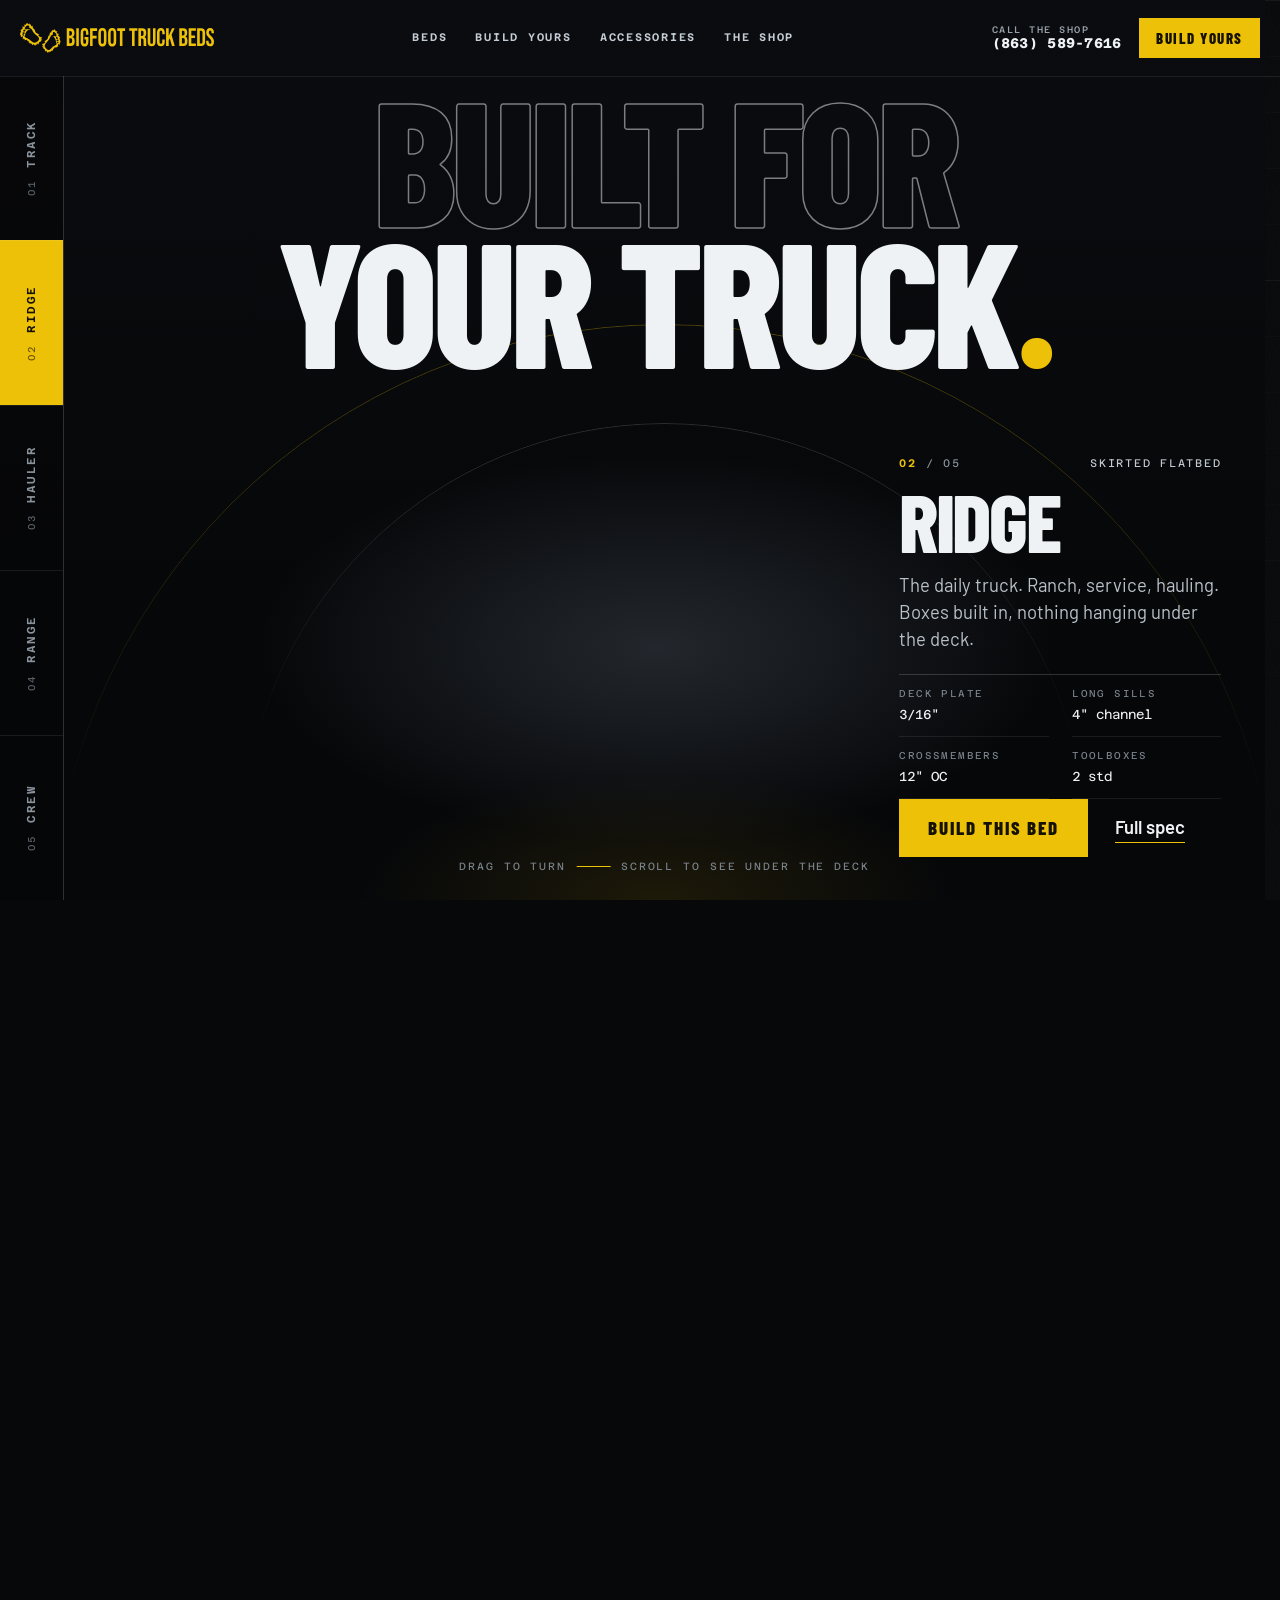
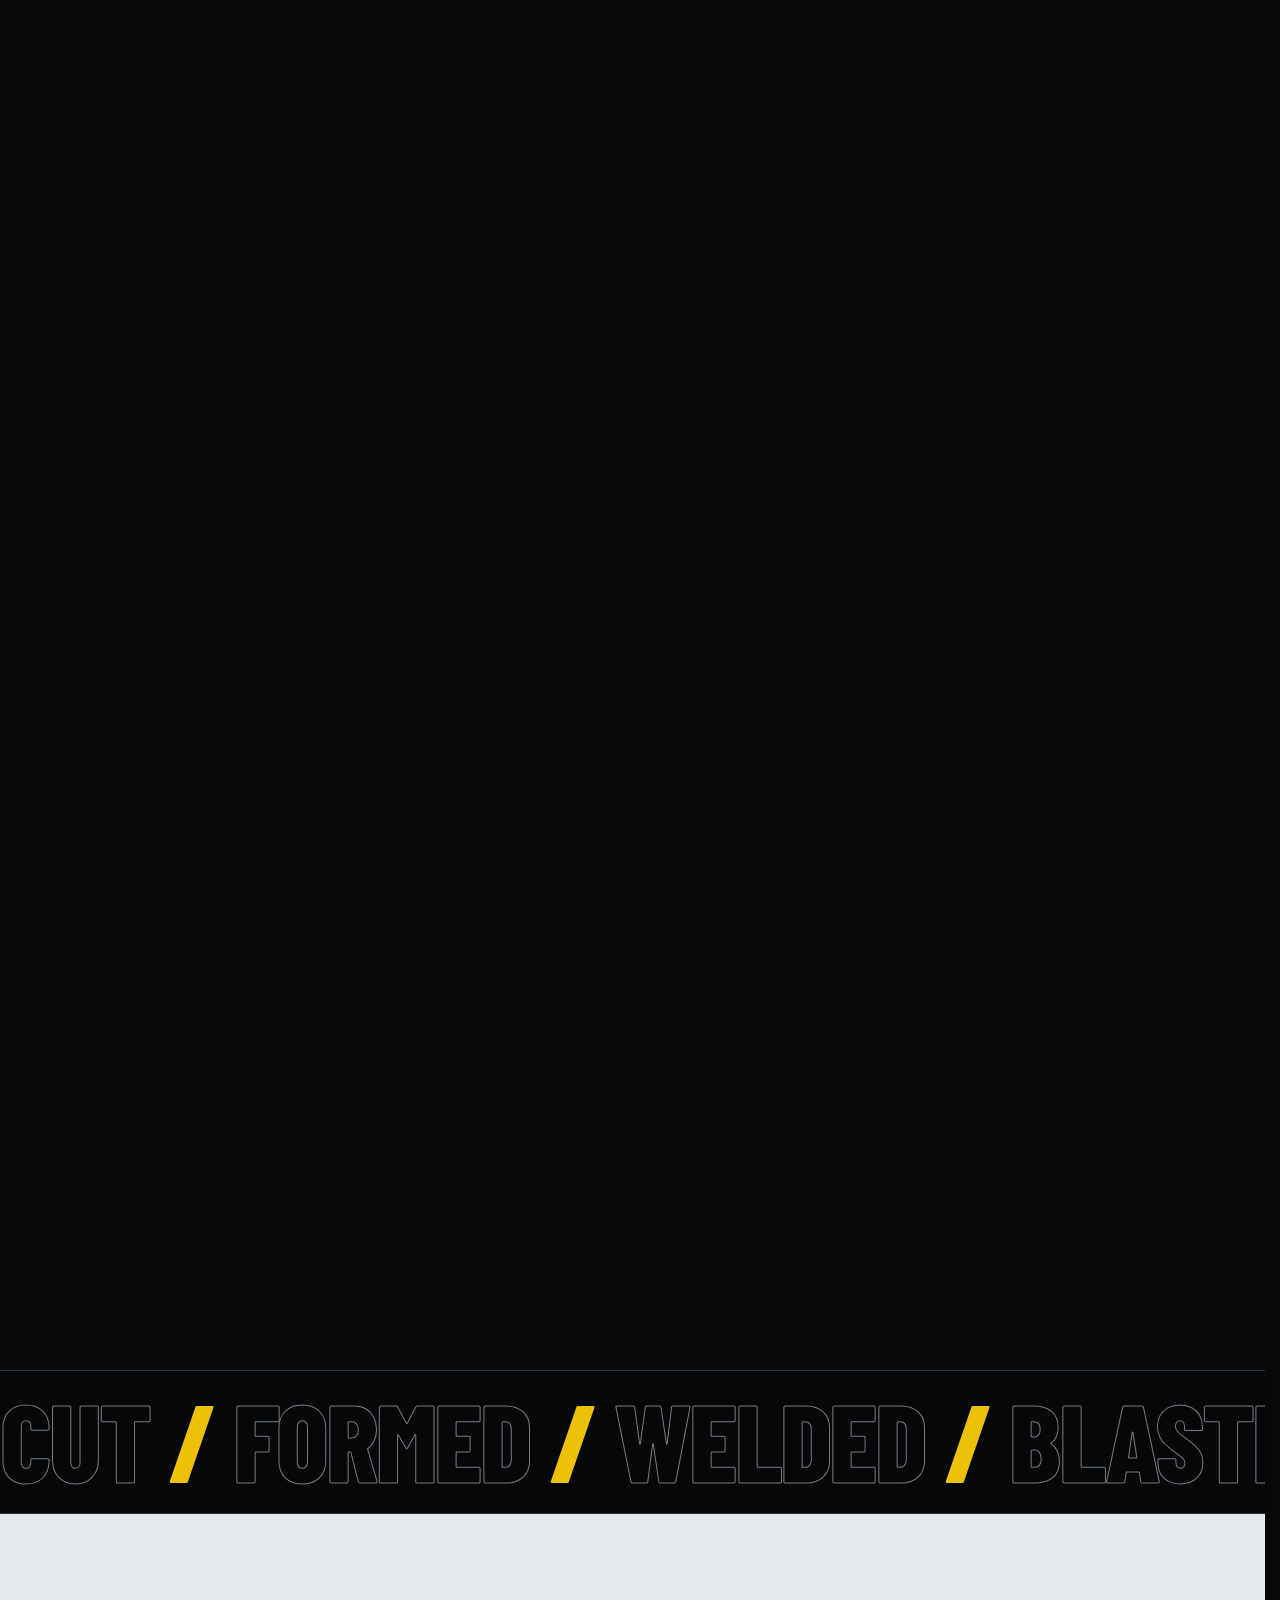
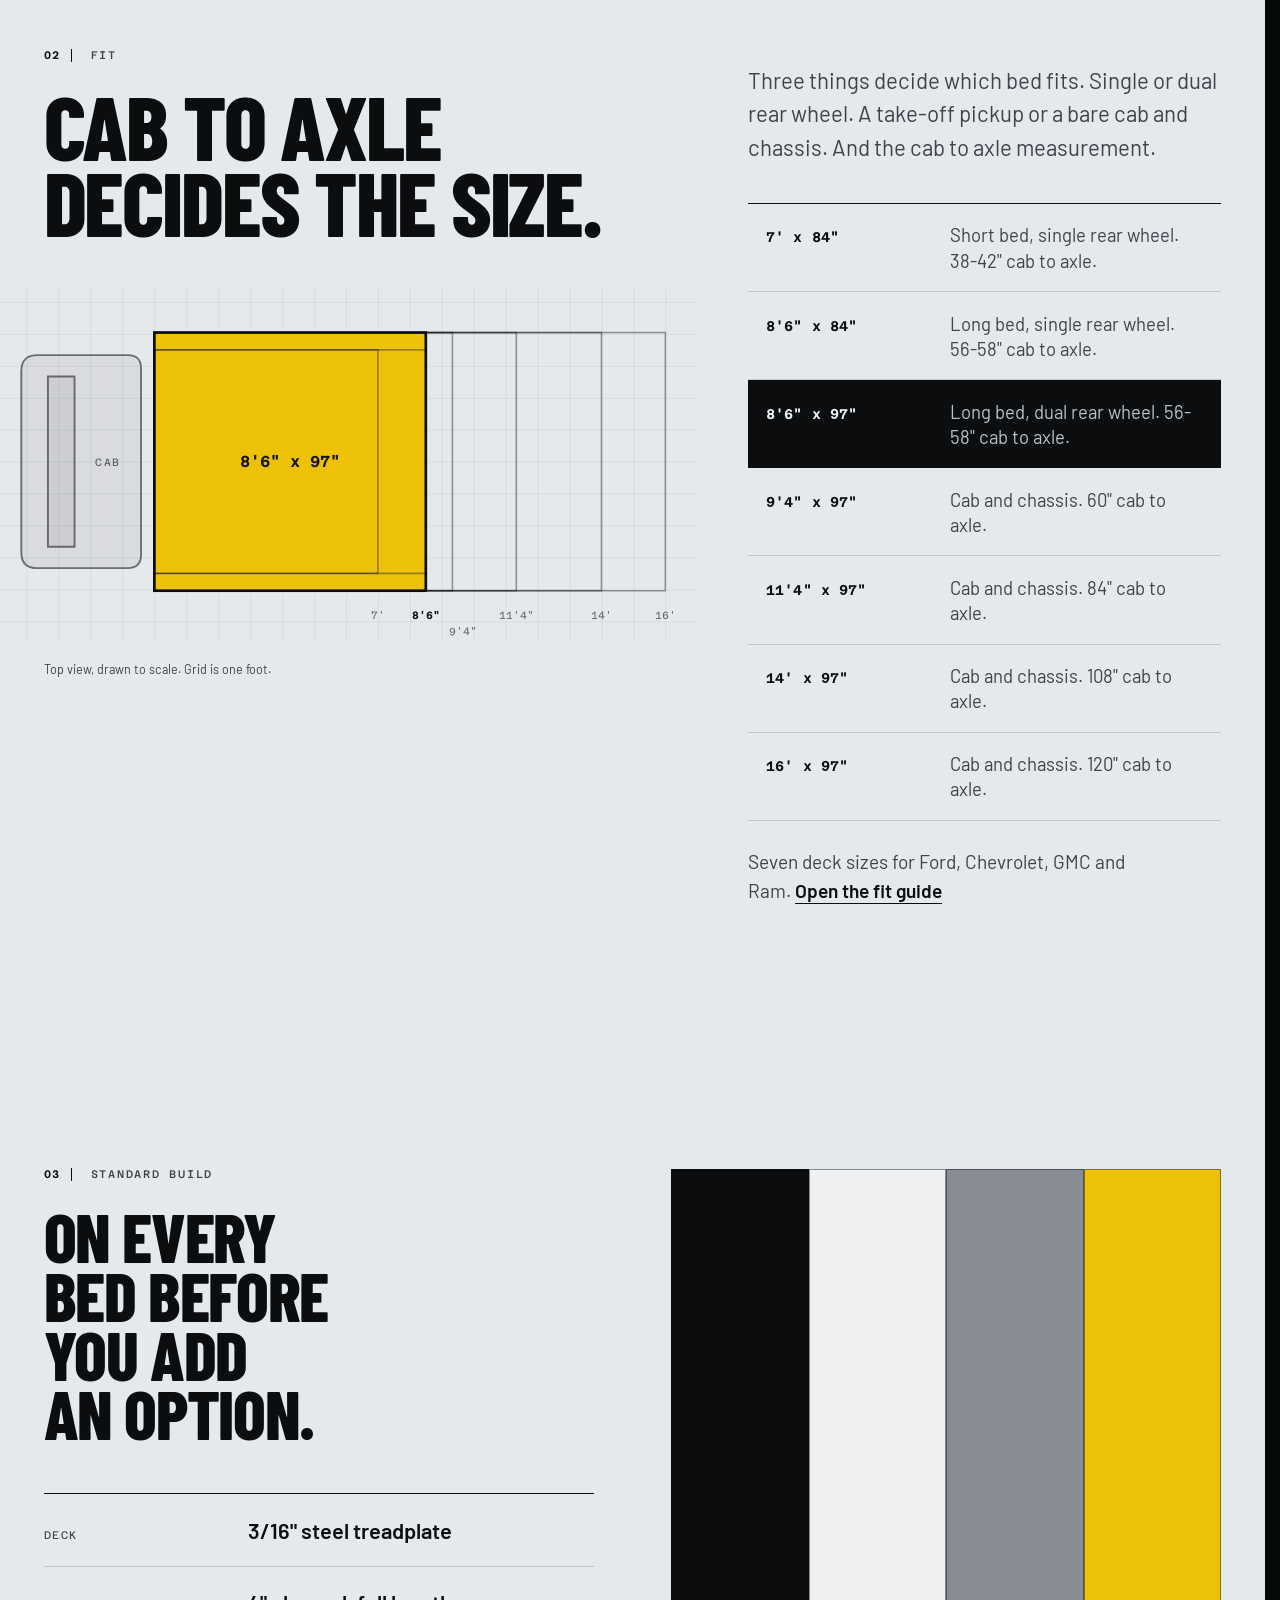
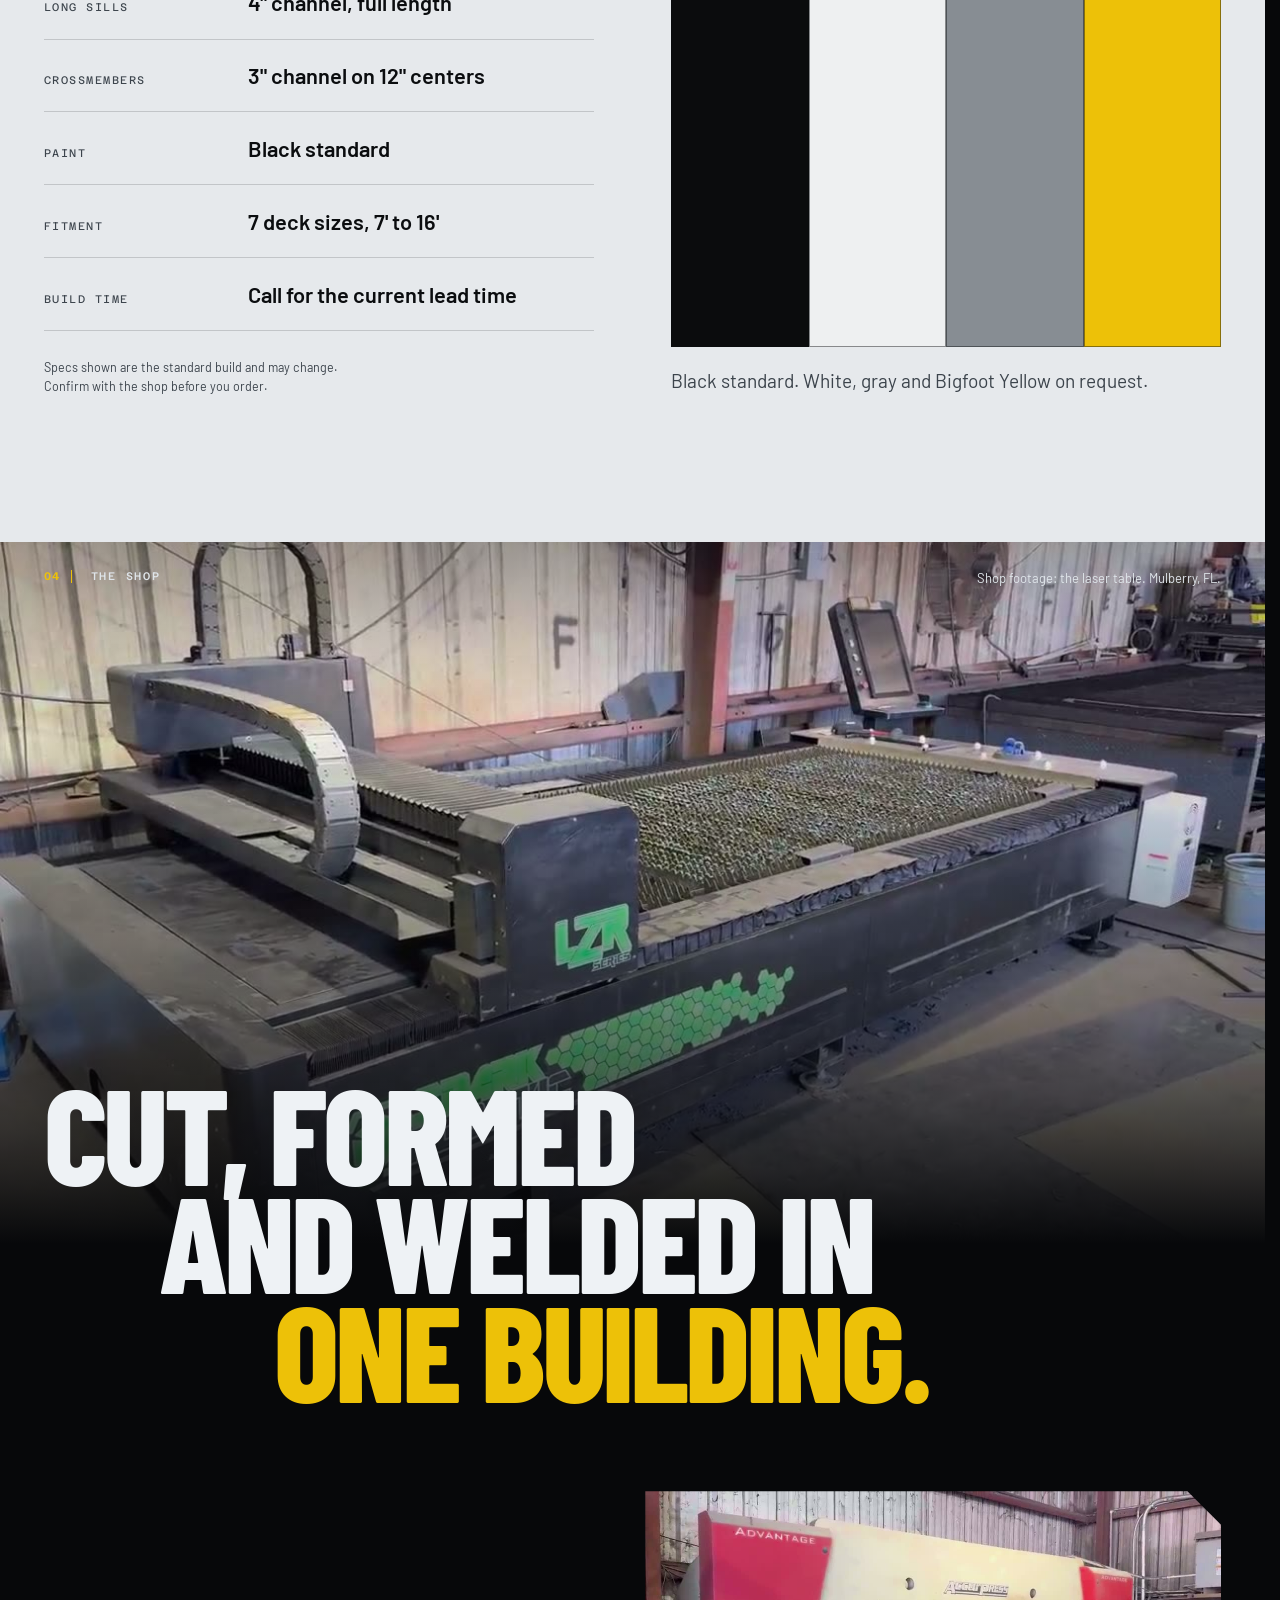
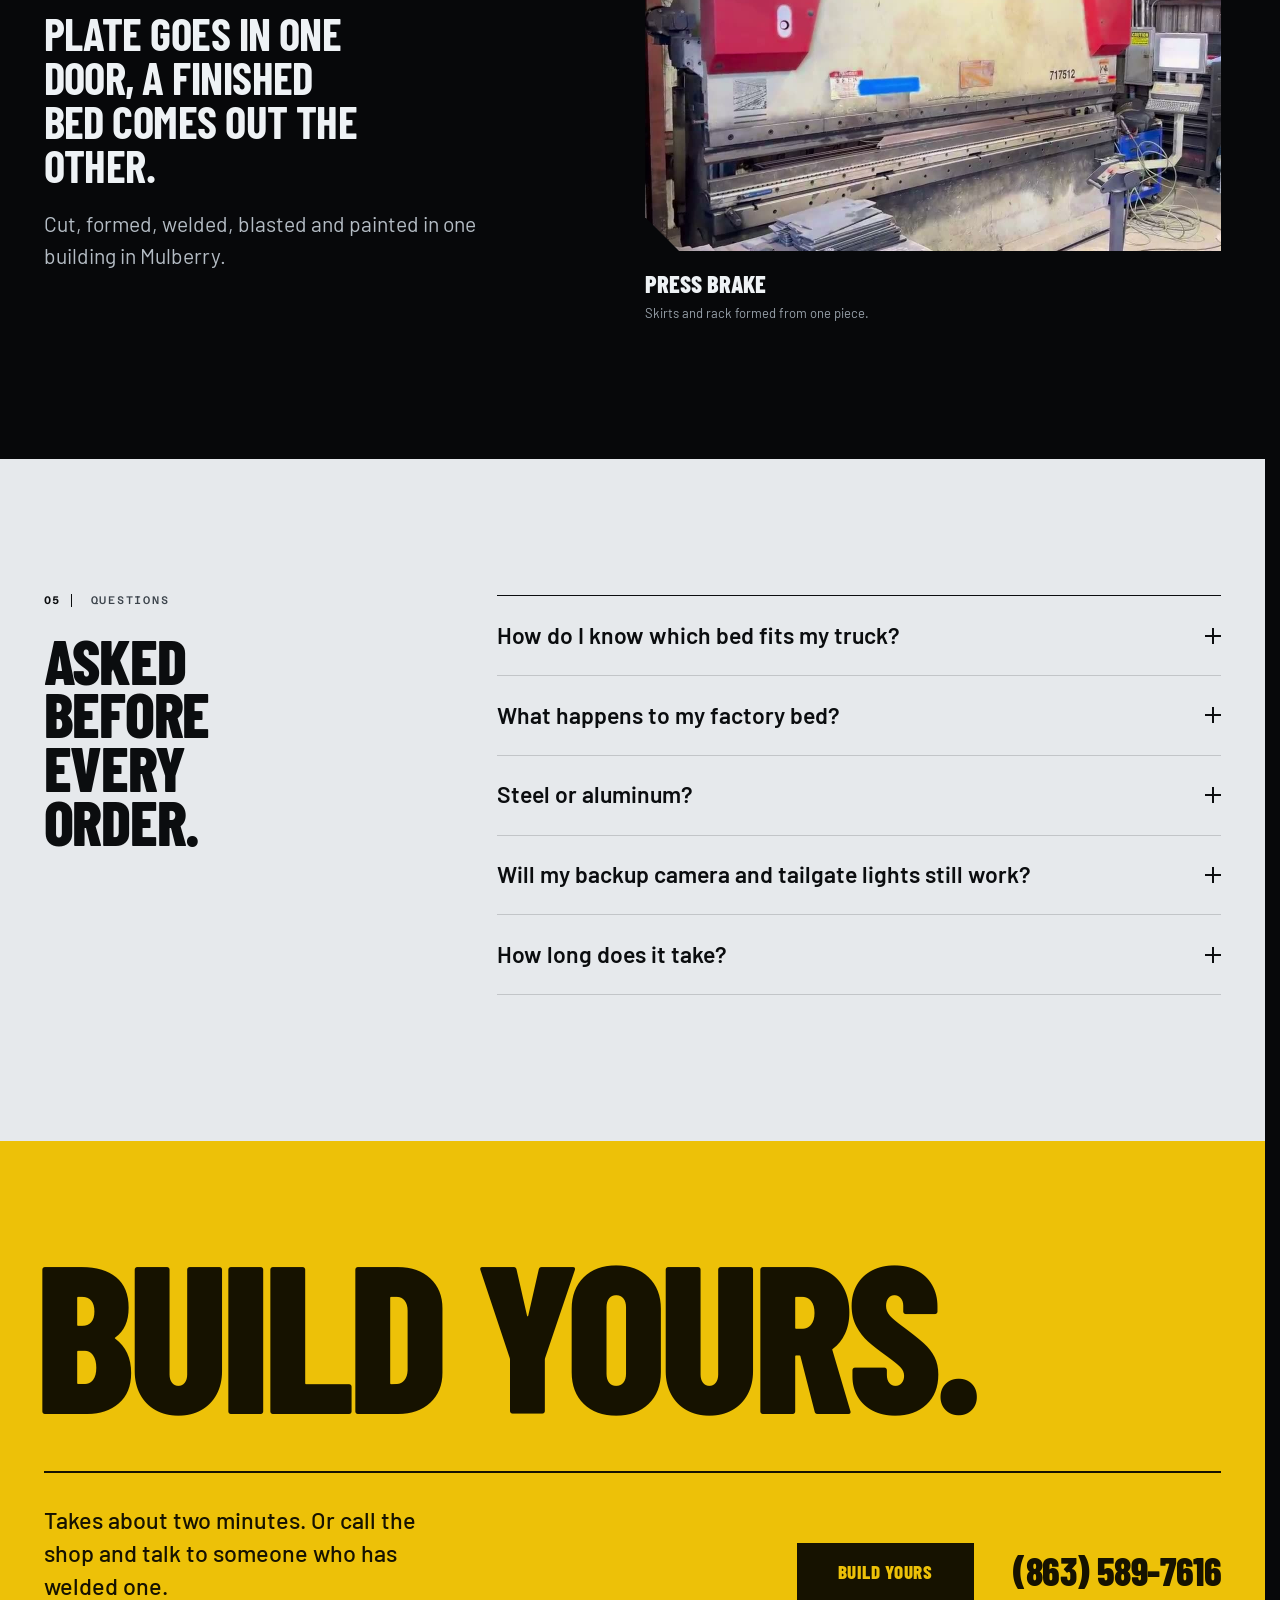
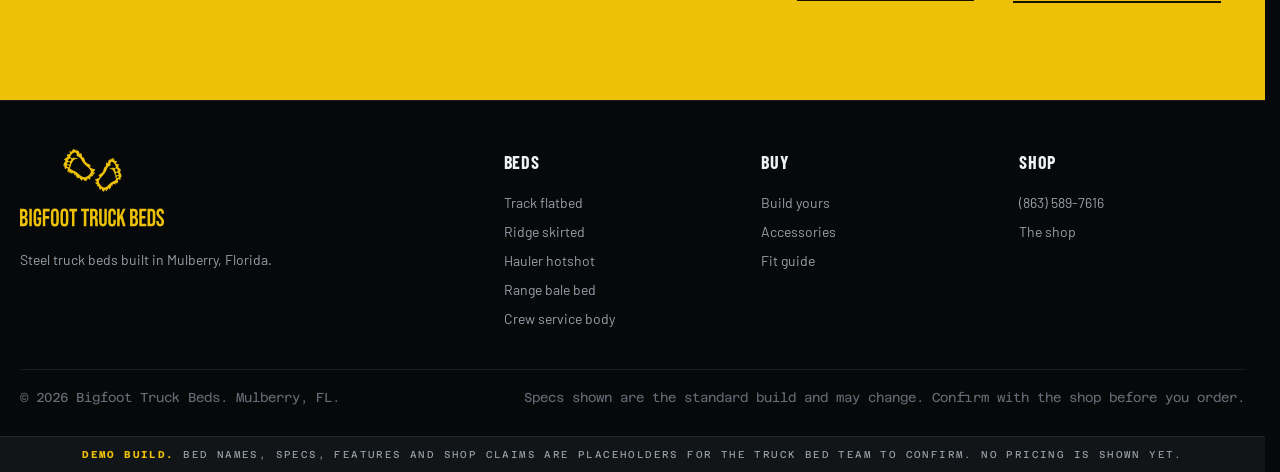
==== index.html @ 5576eb5d "Bigfoot Truck Beds site: first public deploy Co-Authored-By: Claude <noreply@anthropic.com>" ====
<!DOCTYPE html>
<html lang="en">
<head>
<meta charset="UTF-8" />
<meta name="viewport" content="width=device-width, initial-scale=1.0" />
<title>Bigfoot Truck Beds. Steel flatbeds built in Mulberry, Florida.</title>
<meta name="description" content="Steel flatbeds, skirted beds, hotshot beds, bale beds and service bodies for Ford, Chevy, GMC and Ram. Pick your truck and see the bed that fits. Built in Mulberry, Florida." />
<link rel="icon" type="image/svg+xml" href="assets/img/mark.svg" />
<link rel="preconnect" href="https://fonts.googleapis.com" />
<link rel="preconnect" href="https://fonts.gstatic.com" crossorigin />
<link href="https://fonts.googleapis.com/css2?family=Barlow+Condensed:wght@700;800&family=Barlow:wght@400;500;600;700&family=Azeret+Mono:wght@400;500;600&display=swap" rel="stylesheet" />
<link rel="stylesheet" href="assets/css/site.css" />
<link rel="stylesheet" href="assets/css/shop.css" />
<link rel="stylesheet" href="assets/v3/v3.css" />
<link rel="stylesheet" href="assets/v4/v4.css" />
<script>
/* Decide the hero layout before first paint so nothing jumps: pinned scroll story only with WebGL and motion allowed. */
(function () {
  var h = document.documentElement; h.classList.add('v3-js', 'v4-js');
  setTimeout(function () { h.classList.add('v4-ready'); }, 1800);
  try {
    var c = document.createElement('canvas'), gl = c.getContext('webgl2') || c.getContext('webgl');
    var still = window.matchMedia('(prefers-reduced-motion: reduce)').matches || localStorage.getItem('bf_motion') === '0';
    if (gl) { h.classList.add('v4-gl'); if (!still) h.classList.add('v4-live'); }
  } catch (e) {}
})();
</script>
<script type="importmap">{"imports":{"three":"./assets/vendor/three/three.module.js","three/addons/controls/OrbitControls.js":"./assets/vendor/three/OrbitControls.js","three/addons/environments/RoomEnvironment.js":"./assets/vendor/three/RoomEnvironment.js"}}</script>

<!-- Search basics: only facts that already appear on the site or in the setup plan.
     No street address, hours, prices, offers, reviews or warranty: none are known yet. -->
<script type="application/ld+json">
{
  "@context": "https://schema.org",
  "@graph": [
    {
      "@type": "Organization",
      "@id": "https://bigfoottruckbeds.com/#organization",
      "name": "Bigfoot Truck Beds",
      "url": "https://bigfoottruckbeds.com/",
      "logo": "https://bigfoottruckbeds.com/assets/img/logo.svg",
      "telephone": "+1-863-589-7616",
      "address": { "@type": "PostalAddress", "addressLocality": "Mulberry", "addressRegion": "FL", "addressCountry": "US" }
    },
    {
      "@type": "ItemList",
      "@id": "https://bigfoottruckbeds.com/#lineup",
      "name": "Bigfoot Truck Beds lineup",
      "numberOfItems": 5,
      "itemListElement": [
        { "@type": "ListItem", "position": 1, "item": { "@type": "Product", "name": "Track open flatbed", "category": "Open flatbed", "description": "The straight flatbed. Open sides, full stake pockets, rub rail all the way around. The bed you buy when you want the deck and your own boxes.", "url": "https://bigfoottruckbeds.com/bed.html?s=track", "image": "https://bigfoottruckbeds.com/assets/img/beds/track.webp", "material": "Steel", "brand": { "@type": "Brand", "name": "Bigfoot Truck Beds" }, "manufacturer": { "@id": "https://bigfoottruckbeds.com/#organization" } } },
        { "@type": "ListItem", "position": 2, "item": { "@type": "Product", "name": "Ridge skirted flatbed", "category": "Skirted flatbed", "description": "Skirted sides with built-in toolboxes behind the cab and over the wheels. The bed most people picture when they say truck bed.", "url": "https://bigfoottruckbeds.com/bed.html?s=ridge", "image": "https://bigfoottruckbeds.com/assets/img/beds/ridge.webp", "material": "Steel", "brand": { "@type": "Brand", "name": "Bigfoot Truck Beds" }, "manufacturer": { "@id": "https://bigfoottruckbeds.com/#organization" } } },
        { "@type": "ListItem", "position": 3, "item": { "@type": "Product", "name": "Hauler hotshot bed", "category": "Hotshot bed", "description": "The bed that earns its keep behind a gooseneck. Heavy ball plate over the axle, rated receiver, boxes where the chains live, and a low deck so the neck clears.", "url": "https://bigfoottruckbeds.com/bed.html?s=hauler", "image": "https://bigfoottruckbeds.com/assets/img/beds/hauler.webp", "material": "Steel", "brand": { "@type": "Brand", "name": "Bigfoot Truck Beds" }, "manufacturer": { "@id": "https://bigfoottruckbeds.com/#organization" } } },
        { "@type": "ListItem", "position": 4, "item": { "@type": "Product", "name": "Range bale bed", "category": "Bale / arm bed", "description": "A flatbed with hydraulic arms and spikes on the back. Load and unroll round bales without leaving the seat. Runs as a plain flatbed when the arms are up.", "url": "https://bigfoottruckbeds.com/bed.html?s=range", "image": "https://bigfoottruckbeds.com/assets/img/beds/range.webp", "material": "Steel", "brand": { "@type": "Brand", "name": "Bigfoot Truck Beds" }, "manufacturer": { "@id": "https://bigfoottruckbeds.com/#organization" } } },
        { "@type": "ListItem", "position": 5, "item": { "@type": "Product", "name": "Crew service body", "category": "Service body", "description": "Full-height side compartments both sides, open center deck, headache rack ready for a ladder rack. The field-service truck.", "url": "https://bigfoottruckbeds.com/bed.html?s=crew", "image": "https://bigfoottruckbeds.com/assets/img/beds/crew.webp", "material": "Steel", "brand": { "@type": "Brand", "name": "Bigfoot Truck Beds" }, "manufacturer": { "@id": "https://bigfoottruckbeds.com/#organization" } } }
      ]
    }
  ]
}
</script>
</head>
<body id="top" class="v3 v4">
<header class="site-header">
  <div class="container inner">
    <a class="brand" href="#top" aria-label="Bigfoot Truck Beds home"><img class="emblem" src="assets/img/logo.svg" alt="Bigfoot Truck Beds" /></a>
    <nav class="nav" aria-label="Main">
      <a href="beds.html">Beds</a>
      <a href="build.html">Build Yours</a>
      <a href="accessories.html">Accessories</a>
      <a href="#shop">The Shop</a>
    </nav>
    <div class="header-actions">
      <a class="header-phone" href="tel:8635897616"><small>Call the shop</small>(863) 589-7616</a>
      <a class="btn btn-primary btn-sm" href="build.html">Build Yours</a>
      <button class="mobile-toggle" aria-label="Menu" aria-expanded="false"><span></span></button>
    </div>
  </div>
</header>
<nav class="mobile-nav" aria-label="Mobile">
  <a href="beds.html">Beds</a><a href="build.html">Build Yours</a><a href="accessories.html">Accessories</a><a href="#shop">The Shop</a><a href="tel:8635897616">(863) 589-7616</a>
</nav>

<main>

<!-- ============ STORY: the bed in the centre, five beds on the rail, x-ray on scroll ============ -->
<section class="v4-story" aria-label="The beds">
  <div class="v4-pin">
    <div class="v4-stage">
      <div class="v4-arc" aria-hidden="true"><i></i><i></i></div>
      <h1 class="v4-h1"><span class="a">Built for</span> <span class="b">your truck<i>.</i></span></h1>
      <div class="v4-canvas" id="v4-canvas"><img class="v4-fallback" id="v4-fallback" src="assets/img/beds/ridge.webp" alt="Line drawing of the Ridge skirted flatbed, 8 foot 6 by 97 inches" /></div>
      <svg class="v4-dims" aria-hidden="true"></svg>

      <div class="v4-rail" role="tablist" aria-label="Bed series" aria-orientation="vertical">
        <button role="tab" data-slug="track" aria-selected="false" tabindex="-1"><i>01</i><b>Track</b></button>
        <button role="tab" data-slug="ridge" aria-selected="true"><i>02</i><b>Ridge</b></button>
        <button role="tab" data-slug="hauler" aria-selected="false" tabindex="-1"><i>03</i><b>Hauler</b></button>
        <button role="tab" data-slug="range" aria-selected="false" tabindex="-1"><i>04</i><b>Range</b></button>
        <button role="tab" data-slug="crew" aria-selected="false" tabindex="-1"><i>05</i><b>Crew</b></button>
      </div>

      <aside class="v4-card" aria-live="polite">
        <p class="v4-badge"><b id="v4-n">02</b><span>/ 05</span><span id="v4-kicker">Skirted flatbed</span></p>
        <h2 class="v4-name" id="v4-name">Ridge</h2>
        <p class="v4-for" id="v4-for">The daily truck. Ranch, service, hauling. Boxes built in, nothing hanging under the deck.</p>
        <dl class="v4-specs" id="v4-specs">
          <div><dt>Deck plate</dt><dd>3/16"</dd></div>
          <div><dt>Long sills</dt><dd>4" channel</dd></div>
          <div><dt>Crossmembers</dt><dd>12" OC</dd></div>
          <div><dt>Toolboxes</dt><dd>2 std</dd></div>
        </dl>
        <div class="v4-acts">
          <a class="btn btn-primary btn-lg" id="v4-build" href="build.html#s=ridge">Build this bed</a>
          <a class="v4-more" id="v4-more" href="bed.html?s=ridge">Full spec</a>
        </div>
      </aside>

      <p class="v4-hint" aria-hidden="true"><span>Drag to turn</span><i></i><span>Scroll to see under the deck</span></p>
    </div>
    <ol class="v4-beats">
      <li><span class="v4-beat-n">01</span><h2>What is under the deck.</h2><p>4" channel long sills run full length over your frame. 3" channel crossmembers on 12" centers, so the deck does not oil-can under a skid steer.</p></li>
      <li><span class="v4-beat-n">02</span><h2>Then it has to fit.</h2><p>Cab to axle decides the size. Run a tape from the back of the cab to the center of the rear axle hub. <a href="#fit">Find your size</a></p></li>
    </ol>
  </div>
</section>

<!-- ============ MARQUEE ============ -->
<div class="v4-marquee" aria-hidden="true">
  <div class="v4-marquee-track">
    <span>Cut <i>/</i> Formed <i>/</i> Welded <i>/</i> Blasted <i>/</i> Painted <i>/</i> Mulberry, Florida <i>/</i> </span>
    <span>Cut <i>/</i> Formed <i>/</i> Welded <i>/</i> Blasted <i>/</i> Painted <i>/</i> Mulberry, Florida <i>/</i> </span>
  </div>
</div>

<!-- ============ FIT: light ground, true-scale plan drawing ============ -->
<section class="v3-fit v3-light" id="fit">
  <div class="v3-fit-grid">
    <div class="v3-fit-left">
      <h2 class="v3-fit-h"><span class="v4-idx"><b>02</b> Fit</span>Cab to axle<br />decides the size.</h2>
      <figure class="v3-plan">
        <svg viewBox="-58 -66 262 134" role="img" aria-label="Top view drawing of the seven deck sizes, drawn to scale behind a truck cab">
          <defs><pattern id="v3-ft" width="12" height="12" patternUnits="userSpaceOnUse"><path d="M12 0H0V12" fill="none" stroke="currentColor" stroke-opacity=".13" stroke-width=".35" /></pattern></defs>
          <rect x="-58" y="-66" width="262" height="134" fill="url(#v3-ft)" />
          <path class="cab" d="M-50 -34 Q-50 -40 -44 -40 H-10 Q-5 -40 -5 -35 V35 Q-5 40 -10 40 H-44 Q-50 40 -50 34 Z" />
          <path class="cab" d="M-40 -32 H-30 V32 H-40 Z" />
          <text class="cabt" x="-17.5" y="1.6" text-anchor="middle">CAB</text>
          <g class="v3-plan-sizes">
            <rect data-i="6" x="0" y="-48.5" width="192" height="97" />
            <rect data-i="5" x="0" y="-48.5" width="168" height="97" />
            <rect data-i="4" x="0" y="-48.5" width="136" height="97" />
            <rect data-i="3" x="0" y="-48.5" width="112" height="97" />
            <rect data-i="2" x="0" y="-48.5" width="102" height="97" class="on" />
            <rect data-i="1" x="0" y="-42" width="102" height="84" />
            <rect data-i="0" x="0" y="-42" width="84" height="84" />
          </g>
          <text class="v3-plan-active" x="51" y="2" text-anchor="middle">8'6" x 97"</text>
          <g class="v3-plan-ticks">
            <text x="84" y="59" text-anchor="middle">7'</text>
            <text x="102" y="59" text-anchor="middle">8'6"</text>
            <text x="116" y="65" text-anchor="middle">9'4"</text>
            <text x="136" y="59" text-anchor="middle">11'4"</text>
            <text x="168" y="59" text-anchor="middle">14'</text>
            <text x="192" y="59" text-anchor="middle">16'</text>
          </g>
        </svg>
        <figcaption>Top view, drawn to scale. Grid is one foot.</figcaption>
      </figure>
    </div>
    <div class="v3-fit-right">
      <p class="v3-fit-lead">Three things decide which bed fits. Single or dual rear wheel. A take-off pickup or a bare cab and chassis. And the cab to axle measurement.</p>
      <div class="v3-fit-rows" role="group" aria-label="Deck sizes">
        <button type="button" data-i="0" data-label="7' x 84&quot;" data-len="84"><b>7' x 84"</b><span>Short bed, single rear wheel. 38-42" cab to axle.</span></button>
        <button type="button" data-i="1" data-label="8'6&quot; x 84&quot;" data-len="102"><b>8'6" x 84"</b><span>Long bed, single rear wheel. 56-58" cab to axle.</span></button>
        <button type="button" data-i="2" data-label="8'6&quot; x 97&quot;" data-len="102" class="on" aria-pressed="true"><b>8'6" x 97"</b><span>Long bed, dual rear wheel. 56-58" cab to axle.</span></button>
        <button type="button" data-i="3" data-label="9'4&quot; x 97&quot;" data-len="112"><b>9'4" x 97"</b><span>Cab and chassis. 60" cab to axle.</span></button>
        <button type="button" data-i="4" data-label="11'4&quot; x 97&quot;" data-len="136"><b>11'4" x 97"</b><span>Cab and chassis. 84" cab to axle.</span></button>
        <button type="button" data-i="5" data-label="14' x 97&quot;" data-len="168"><b>14' x 97"</b><span>Cab and chassis. 108" cab to axle.</span></button>
        <button type="button" data-i="6" data-label="16' x 97&quot;" data-len="192"><b>16' x 97"</b><span>Cab and chassis. 120" cab to axle.</span></button>
      </div>
      <p class="v3-fit-foot">Seven deck sizes for Ford, Chevrolet, GMC and Ram. <a href="beds.html">Open the fit guide</a></p>
    </div>
  </div>
</section>

<!-- ============ STANDARD BUILD: light ground, spec sheet + paint ============ -->
<section class="v3-std v3-light" id="standard">
  <div class="v3-std-grid">
    <div class="v3-std-sheet">
      <h2 class="v3-std-h"><span class="v4-idx"><b>03</b> Standard build</span>On every bed before you add an option.</h2>
      <dl class="v3-sheet">
        <div><dt>Deck</dt><dd>3/16" steel treadplate</dd></div>
        <div><dt>Long sills</dt><dd>4" channel, full length</dd></div>
        <div><dt>Crossmembers</dt><dd>3" channel on 12" centers</dd></div>
        <div><dt>Paint</dt><dd>Black standard</dd></div>
        <div><dt>Fitment</dt><dd>7 deck sizes, 7' to 16'</dd></div>
        <div><dt>Build time</dt><dd>Call for the current lead time</dd></div>
      </dl>
      <p class="v3-std-note">Specs shown are the standard build and may change. Confirm with the shop before you order.</p>
    </div>
    <div class="v3-std-media">
      <div class="v3-paint" aria-label="Paint colors">
        <i style="--c:#0b0c0d"></i><i style="--c:#eef0f1"></i><i style="--c:#878d93"></i><i style="--c:#EDC108"></i>
        <p>Black standard. White, gray and Bigfoot Yellow on request.</p>
      </div>
    </div>
  </div>
</section>

<!-- ============ SHOP: full bleed ============ -->
<section class="v3-shop" id="shop">
  <figure class="v3-shop-wide">
    <p class="v4-idx v4-idx-shop"><b>04</b> The shop</p>
    <img src="assets/v3/laser-poster.jpg" alt="Laser cutting table on the shop floor in Mulberry, Florida" loading="lazy" />
    <video data-lazy muted loop playsinline preload="none" data-src="assets/video/laser.mp4"></video>
    <figcaption>Shop footage: the laser table. Mulberry, FL.</figcaption>
  </figure>
  <h2 class="v3-shop-h"><span>Cut, formed</span> <span>and welded in</span> <span>one building.</span></h2>
  <div class="v3-shop-grid">
    <p class="v3-shop-lead"><b>Plate goes in one door, a finished bed comes out the other.</b> Cut, formed, welded, blasted and painted in one building in Mulberry.</p>
    <figure class="v3-clip v3-clip-a">
      <img src="assets/img/shop/press-brake.jpg" alt="Press brake forming steel plate" loading="lazy" />
      <video data-lazy muted loop playsinline preload="none" data-src="assets/video/press-brake.mp4"></video>
      <figcaption><b>Press brake</b> Skirts and rack formed from one piece.</figcaption>
    </figure>
  </div>
</section>

<!-- ============ FAQ: light ============ -->
<section class="v3-faq v3-light" id="faq">
  <div class="v3-faq-grid">
    <h2 class="v3-faq-h"><span class="v4-idx"><b>05</b> Questions</span>Asked before every order.</h2>
    <div class="v3-faq-list" id="v3-faq-list"><noscript><p>Call the shop at (863) 589-7616 with any question about fit, finish or lead time.</p></noscript></div>
  </div>
</section>

<!-- ============ CTA: gold ============ -->
<section class="v3-cta">
  <div class="v3-cta-in">
    <h2 class="v3-cta-h">Build yours.</h2>
    <div class="v3-cta-side">
      <p>Takes about two minutes. Or call the shop and talk to someone who has welded one.</p>
      <div class="v3-cta-acts"><a class="v3-btn-ink" href="build.html">Build Yours</a><a class="v3-cta-tel" href="tel:8635897616">(863) 589-7616</a></div>
    </div>
  </div>
</section>

</main>

<footer>
  <div class="container">
    <div class="cols">
      <div><img src="assets/img/logo-stacked.svg" alt="Bigfoot Truck Beds" style="height:84px;margin-bottom:16px" /><p>Steel truck beds built in Mulberry, Florida.</p></div>
      <div><h4>Beds</h4><a href="bed.html?s=track">Track flatbed</a><a href="bed.html?s=ridge">Ridge skirted</a><a href="bed.html?s=hauler">Hauler hotshot</a><a href="bed.html?s=range">Range bale bed</a><a href="bed.html?s=crew">Crew service body</a></div>
      <div><h4>Buy</h4><a href="build.html">Build yours</a><a href="accessories.html">Accessories</a><a href="beds.html">Fit guide</a></div>
      <div><h4>Shop</h4><a href="tel:8635897616">(863) 589-7616</a><a href="#shop">The shop</a></div>
    </div>
    <div class="fine"><span>&copy; 2026 Bigfoot Truck Beds. Mulberry, FL.</span><span>Specs shown are the standard build and may change. Confirm with the shop before you order.</span></div>
  </div>
</footer>
<div class="demo-note"><b>Demo build.</b> Bed names, specs, features and shop claims are placeholders for the truck bed team to confirm. No pricing is shown yet.</div>
<script src="assets/js/data.js"></script>
<script src="assets/js/site.js"></script>
<script src="assets/v3/page.js"></script>
<script src="assets/v4/pick.js"></script>
<script type="module" src="assets/v4/stage.js"></script>
</body>
</html>
---- assets/css/site.css ----
/* ============================================================
   BIGFOOT TRUCK BEDS - design system v1 (10/18/26)
   Shares Bigfoot DNA (construction yellow + satin black, Barlow
   Condensed display) but reads as its own division: steel grey
   surfaces, plate texture, sharp corners, zero gradients-for-show.
   Theme: DARK, locked. Radius system: all-sharp (0) except 2px on
   inputs. One accent: --gold.
   ============================================================ */

:root {
  --ink: #0b0c0d;
  --ink-2: #121416;
  --ink-3: #1a1d20;
  --steel: #262a2e;
  --steel-2: #30353a;
  --line: rgba(255, 255, 255, 0.09);
  --line-2: rgba(255, 255, 255, 0.16);
  --text: #f2f3f4;
  --muted: #a3abb4;
  --dim: #6f7780;
  --gold: #EDC108;
  --gold-2: #F7D34A;
  --gold-ink: #1a1500;
  --ok: #7ed957;
  --warn: #ff5a3c;
  --max: 1360px;
  --disp: "Barlow Condensed", "Arial Narrow", sans-serif;
  --body: "Barlow", "Segoe UI", system-ui, sans-serif;
  --ease: cubic-bezier(0.16, 1, 0.3, 1);
  --nav-h: 72px;
}

* { box-sizing: border-box; }
html { scroll-behavior: smooth; -webkit-text-size-adjust: 100%; }
body {
  margin: 0; font-family: var(--body); background: var(--ink); color: var(--text);
  -webkit-font-smoothing: antialiased; overflow-x: hidden; line-height: 1.5;
}
a { color: inherit; text-decoration: none; }
img, video, canvas { max-width: 100%; display: block; }
button { font: inherit; color: inherit; }
.container { width: min(calc(100% - 40px), var(--max)); margin: 0 auto; }
@media (max-width: 640px) { .container { width: calc(100% - 32px); } }

h1, h2, h3, .disp {
  font-family: var(--disp); text-transform: uppercase; letter-spacing: 0.01em;
  line-height: 0.92; margin: 0; font-weight: 800; text-wrap: balance;
}
h1 { font-size: clamp(44px, 7vw, 104px); }
h2 { font-size: clamp(34px, 4.6vw, 64px); }
h3 { font-size: clamp(22px, 2.4vw, 30px); font-weight: 700; }
p { margin: 0; text-wrap: pretty; }
.lead { font-size: clamp(17px, 1.4vw, 20px); color: var(--muted); max-width: 58ch; }
.muted { color: var(--muted); }
.gold { color: var(--gold); }
.num { font-family: var(--disp); font-weight: 800; font-variant-numeric: tabular-nums; }

/* ---------- motion primitives ---------- */
.reveal { opacity: 0; transform: translateY(22px); transition: opacity 0.6s var(--ease), transform 0.6s var(--ease); }
.reveal.in { opacity: 1; transform: none; }
[data-stagger] > * { opacity: 0; transform: translateY(18px); transition: opacity 0.5s var(--ease), transform 0.5s var(--ease); }
[data-stagger].in > * { opacity: 1; transform: none; }
[data-stagger].in > *:nth-child(2) { transition-delay: 60ms; }
[data-stagger].in > *:nth-child(3) { transition-delay: 120ms; }
[data-stagger].in > *:nth-child(4) { transition-delay: 180ms; }
[data-stagger].in > *:nth-child(5) { transition-delay: 240ms; }
[data-stagger].in > *:nth-child(6) { transition-delay: 300ms; }
@media (prefers-reduced-motion: reduce) {
  .reveal, [data-stagger] > * { opacity: 1 !important; transform: none !important; transition: none !important; }
  .hero-video video { display: none; }
}

/* ---------- header ---------- */
.site-header {
  position: fixed; inset: 0 0 auto 0; z-index: 90; height: var(--nav-h);
  background: linear-gradient(180deg, rgba(11, 12, 13, 0.92), rgba(11, 12, 13, 0));
  transition: background 0.3s ease, box-shadow 0.3s ease;
}
.site-header.solid { background: rgba(11, 12, 13, 0.96); backdrop-filter: blur(14px); box-shadow: 0 1px 0 var(--line); }
.site-header .inner { display: flex; align-items: center; justify-content: space-between; gap: 24px; height: 100%; }
.brand img { height: 30px; width: auto; }
.nav { display: flex; gap: 28px; align-items: center; }
.nav > a { font-weight: 600; font-size: 15px; color: #d7dde3; position: relative; padding: 6px 0; }
.nav > a::after { content: ""; position: absolute; left: 0; right: 100%; bottom: 0; height: 2px; background: var(--gold); transition: right 0.25s var(--ease); }
.nav > a:hover::after, .nav > a.active::after { right: 0; }
.header-actions { display: flex; align-items: center; gap: 18px; }
.header-phone { display: flex; flex-direction: column; line-height: 1.1; font-family: var(--disp); font-weight: 700; font-size: 18px; letter-spacing: 0.02em; }
.header-phone small { font-family: var(--body); font-weight: 500; font-size: 11px; color: var(--muted); text-transform: uppercase; letter-spacing: 0.08em; }
.mobile-toggle { display: none; background: none; border: 1px solid var(--line-2); width: 42px; height: 42px; color: var(--text); cursor: pointer; }
.mobile-toggle span, .mobile-toggle span::before, .mobile-toggle span::after { display: block; width: 20px; height: 2px; background: currentColor; margin: 0 auto; position: relative; content: ""; }
.mobile-toggle span::before { position: absolute; top: -6px; left: 0; }
.mobile-toggle span::after { position: absolute; top: 6px; left: 0; }
.mobile-nav { display: none; position: fixed; inset: var(--nav-h) 0 0 0; background: var(--ink); z-index: 89; padding: 24px; flex-direction: column; gap: 6px; }
.mobile-nav.open { display: flex; }
.mobile-nav a { font-family: var(--disp); font-size: 34px; font-weight: 800; text-transform: uppercase; padding: 10px 0; border-bottom: 1px solid var(--line); }
@media (max-width: 960px) {
  .nav, .header-phone { display: none; }
  .mobile-toggle { display: inline-flex; align-items: center; justify-content: center; }
}

/* ---------- buttons ---------- */
.btn {
  display: inline-flex; align-items: center; justify-content: center; gap: 10px; white-space: nowrap;
  font-family: var(--disp); font-weight: 800; text-transform: uppercase; letter-spacing: 0.06em; font-size: 17px;
  padding: 0 22px; height: 50px; border: 1px solid transparent; cursor: pointer; transition: transform 0.15s var(--ease), background 0.2s, color 0.2s, border-color 0.2s;
}
.btn:active { transform: translateY(1px) scale(0.99); }
.btn-primary { background: var(--gold); color: var(--gold-ink); border-color: var(--gold); }
.btn-primary:hover { background: var(--gold-2); }
.btn-ghost { background: transparent; color: var(--text); border-color: var(--line-2); }
.btn-ghost:hover { border-color: var(--gold); color: var(--gold); }
.btn-dark { background: var(--ink-3); color: var(--text); border-color: var(--line); }
.btn-dark:hover { border-color: var(--line-2); }
.btn-sm { height: 40px; font-size: 15px; padding: 0 16px; }
.btn-lg { height: 58px; font-size: 19px; padding: 0 28px; }
.btn[disabled] { opacity: 0.45; cursor: not-allowed; }

/* ---------- hero ---------- */
.hero { position: relative; min-height: 100dvh; display: grid; align-items: end; padding: calc(var(--nav-h) + 24px) 0 56px; overflow: hidden; isolation: isolate; }
.hero-video { position: absolute; inset: 0; z-index: -2; }
.hero-video video { width: 100%; height: 100%; object-fit: cover; filter: saturate(0.85) contrast(1.05); }
.hero-scrim { position: absolute; inset: 0; z-index: -1;
  background: linear-gradient(90deg, rgba(11,12,13,0.92) 0%, rgba(11,12,13,0.72) 42%, rgba(11,12,13,0.25) 100%),
              linear-gradient(0deg, rgba(11,12,13,1) 0%, rgba(11,12,13,0) 38%); }
.hero-grid { display: grid; grid-template-columns: minmax(0, 7fr) minmax(0, 5fr); gap: 40px; align-items: end; }
.hero h1 { max-width: 12ch; font-size: clamp(44px, 5.6vw, 86px); }
.hero h1 em { font-style: normal; color: var(--gold); }
.hero .lead { margin-top: 22px; }
.hero-cta { display: flex; gap: 12px; flex-wrap: wrap; margin-top: 30px; }
.hero-side { justify-self: end; width: 100%; max-width: 420px; }
@media (max-width: 960px) {
  .hero-grid { grid-template-columns: 1fr; }
  .hero-side { justify-self: stretch; max-width: none; }
}

/* quick fit widget */
.fitbox { background: rgba(18, 20, 22, 0.88); backdrop-filter: blur(10px); border: 1px solid var(--line-2); padding: 22px; }
.fitbox h3 { font-size: 24px; margin-bottom: 4px; }
.fitbox .hint { font-size: 13px; color: var(--muted); margin-bottom: 16px; }
.field { display: grid; gap: 6px; margin-bottom: 12px; }
.field label { font-size: 12px; font-weight: 700; letter-spacing: 0.08em; text-transform: uppercase; color: var(--muted); }
.field select, .field input, .field textarea {
  width: 100%; background: var(--ink); color: var(--text); border: 1px solid var(--line-2); border-radius: 2px;
  height: 46px; padding: 0 12px; font: inherit; font-size: 15px; outline: none; appearance: none; -webkit-appearance: none;
}
.field textarea { height: auto; min-height: 110px; padding: 12px; resize: vertical; }
.field select { background-image: linear-gradient(45deg, transparent 50%, var(--muted) 50%), linear-gradient(135deg, var(--muted) 50%, transparent 50%); background-position: calc(100% - 18px) 20px, calc(100% - 13px) 20px; background-size: 5px 5px, 5px 5px; background-repeat: no-repeat; padding-right: 36px; }
.field select:focus, .field input:focus, .field textarea:focus { border-color: var(--gold); box-shadow: 0 0 0 3px rgba(237, 193, 8, 0.18); }
.field select:disabled { opacity: 0.4; }
.field .err { font-size: 12px; color: var(--warn); display: none; }
.field.invalid .err { display: block; }
.field.invalid select, .field.invalid input { border-color: var(--warn); }
.fit-result { margin-top: 10px; padding: 14px; background: var(--ink); border-left: 3px solid var(--gold); font-size: 14px; color: var(--muted); min-height: 54px; }
.fit-result strong { color: var(--text); font-family: var(--disp); font-size: 20px; text-transform: uppercase; letter-spacing: 0.02em; display: block; }

/* ---------- sections ---------- */
section.block { padding: clamp(64px, 9vw, 128px) 0; }
section.block.tight { padding: clamp(40px, 5vw, 72px) 0; }
.sec-head { max-width: 760px; margin-bottom: clamp(28px, 4vw, 52px); }
.sec-head p { margin-top: 14px; }
.rule { height: 1px; background: var(--line); }

/* stat band */
.stats { display: grid; grid-template-columns: repeat(4, 1fr); border-top: 1px solid var(--line-2); border-bottom: 1px solid var(--line-2); }
.stats > div { padding: 28px 24px 26px; border-right: 1px solid var(--line); }
.stats > div:last-child { border-right: 0; }
.stats .num { font-size: clamp(40px, 4.4vw, 60px); line-height: 1; color: var(--gold); }
.stats .num small { font-size: 0.45em; color: var(--muted); margin-left: 4px; font-weight: 700; }
.stats p { font-size: 14px; color: var(--muted); margin-top: 8px; }
@media (max-width: 800px) { .stats { grid-template-columns: 1fr 1fr; } .stats > div:nth-child(2) { border-right: 0; } .stats > div:nth-child(-n+2) { border-bottom: 1px solid var(--line); } }

/* lineup rail (horizontal scroll-snap) */
.rail-wrap { position: relative; }
.rail { display: grid; grid-auto-flow: column; grid-auto-columns: min(78vw, 420px); gap: 18px; overflow-x: auto; scroll-snap-type: x mandatory; padding: 4px 0 18px; scrollbar-width: none; }
.rail::-webkit-scrollbar { display: none; }
.rail > * { scroll-snap-align: start; }
.bed-card { background: var(--ink-2); border: 1px solid var(--line); display: grid; grid-template-rows: auto 1fr; transition: border-color 0.25s, transform 0.3s var(--ease); position: relative; }
.bed-card:hover { border-color: var(--gold); transform: translateY(-3px); }
.bed-card .thumb { aspect-ratio: 4 / 3; background: radial-gradient(120% 90% at 50% 100%, #2a2f34 0%, var(--ink-2) 70%); position: relative; overflow: hidden; }
.bed-card .thumb img, .bed-card .thumb canvas { position: absolute; inset: 0; width: 100%; height: 100%; object-fit: contain; }
.bed-card .thumb .sk { position: absolute; inset: 18% 10%; border: 1px dashed var(--line-2); opacity: 0.6; }
.bed-card .body { padding: 20px 20px 22px; display: grid; gap: 10px; align-content: start; }
.bed-card .for { font-size: 13px; color: var(--gold); font-weight: 700; letter-spacing: 0.06em; text-transform: uppercase; }
.bed-card h3 { font-size: 30px; }
.bed-card p { color: var(--muted); font-size: 15px; }
.bed-card .meta { display: flex; gap: 14px; flex-wrap: wrap; font-size: 13px; color: var(--muted); margin-top: 4px; }
.bed-card .meta b { color: var(--text); font-weight: 600; }
.bed-card .go { position: absolute; inset: 0; }
.rail-nav { display: flex; gap: 8px; justify-content: flex-end; margin-top: 6px; }
.rail-nav button { width: 44px; height: 44px; background: var(--ink-2); border: 1px solid var(--line-2); color: var(--text); cursor: pointer; font-size: 20px; }
.rail-nav button:hover { border-color: var(--gold); color: var(--gold); }

/* shop bento (videos) */
.bento { display: grid; grid-template-columns: repeat(12, 1fr); grid-auto-rows: 220px; gap: 12px; }
.bento > figure { margin: 0; position: relative; overflow: hidden; background: var(--ink-2); border: 1px solid var(--line); }
.bento video { width: 100%; height: 100%; object-fit: cover; filter: saturate(0.9); transform: scale(1.02); }
.bento figcaption { position: absolute; left: 0; right: 0; bottom: 0; padding: 14px 16px; background: linear-gradient(0deg, rgba(11,12,13,0.92), rgba(11,12,13,0)); font-family: var(--disp); font-weight: 700; text-transform: uppercase; letter-spacing: 0.04em; font-size: 17px; }
.bento figcaption small { display: block; font-family: var(--body); font-weight: 500; text-transform: none; letter-spacing: 0; color: var(--muted); font-size: 13px; }
.b-a { grid-column: span 7; grid-row: span 2; }
.b-b { grid-column: span 5; }
.b-c { grid-column: span 5; }
.b-d { grid-column: span 4; }
.b-e { grid-column: span 4; }
.b-f { grid-column: span 4; }
@media (max-width: 900px) { .bento { grid-auto-rows: 180px; } .b-a, .b-b, .b-c, .b-d, .b-e, .b-f { grid-column: span 12; } .b-a { grid-row: span 1; } }

/* standard-features: two-column checklist with big numbers */
.std { display: grid; grid-template-columns: 1fr 1fr; gap: 0 48px; }
.std li { list-style: none; display: grid; grid-template-columns: 56px 1fr; gap: 14px; padding: 18px 0; border-bottom: 1px solid var(--line); }
.std ul { margin: 0; padding: 0; }
.std .k { font-family: var(--disp); font-weight: 800; font-size: 30px; color: var(--gold); line-height: 1; }
.std b { display: block; font-weight: 700; margin-bottom: 2px; }
.std span { color: var(--muted); font-size: 15px; }
@media (max-width: 760px) { .std { grid-template-columns: 1fr; } }

/* process steps */
.steps { display: grid; grid-template-columns: repeat(4, 1fr); gap: 2px; background: var(--line); border: 1px solid var(--line); }
.steps > div { background: var(--ink-2); padding: 26px 22px 28px; }
.steps .k { font-family: var(--disp); font-weight: 800; font-size: 52px; color: var(--steel-2); line-height: 1; }
.steps h3 { margin: 10px 0 8px; font-size: 24px; }
.steps p { color: var(--muted); font-size: 15px; }
@media (max-width: 900px) { .steps { grid-template-columns: 1fr 1fr; } }
@media (max-width: 560px) { .steps { grid-template-columns: 1fr; } }

/* compare table */
.compare { width: 100%; border-collapse: collapse; font-size: 15px; }
.compare th, .compare td { text-align: left; padding: 14px 12px; vertical-align: top; }
.compare thead th { font-family: var(--disp); text-transform: uppercase; font-size: 22px; letter-spacing: 0.02em; border-bottom: 2px solid var(--gold); }
.compare tbody tr:nth-child(odd) td { background: rgba(255,255,255,0.025); }
.compare td:first-child { color: var(--muted); font-weight: 600; width: 22%; }
.compare .yes { color: var(--gold); font-weight: 700; }
.compare-wrap { overflow-x: auto; }

/* FAQ accordion */
.faq details { border-top: 1px solid var(--line); }
.faq details:last-child { border-bottom: 1px solid var(--line); }
.faq summary { cursor: pointer; list-style: none; display: flex; justify-content: space-between; align-items: center; gap: 20px; padding: 20px 0; font-family: var(--disp); font-weight: 700; text-transform: uppercase; font-size: 22px; letter-spacing: 0.02em; }
.faq summary::-webkit-details-marker { display: none; }
.faq summary::after { content: "+"; font-size: 28px; color: var(--gold); transition: transform 0.25s var(--ease); }
.faq details[open] summary::after { transform: rotate(45deg); }
.faq .a { padding: 0 0 22px; color: var(--muted); max-width: 70ch; }

/* CTA band */
.cta-band { position: relative; overflow: hidden; border-top: 1px solid var(--line-2); }
.cta-band video { position: absolute; inset: 0; width: 100%; height: 100%; object-fit: cover; opacity: 0.35; filter: saturate(0.7); }
.cta-band .inner { position: relative; display: grid; grid-template-columns: 1fr auto; align-items: center; gap: 32px; padding: clamp(56px, 7vw, 96px) 0; }
@media (max-width: 760px) { .cta-band .inner { grid-template-columns: 1fr; } }

/* footer */
footer { border-top: 1px solid var(--line); padding: 48px 0 28px; color: var(--muted); font-size: 14px; }
footer .cols { display: grid; grid-template-columns: 2fr 1fr 1fr 1fr; gap: 32px; }
footer h4 { font-family: var(--disp); text-transform: uppercase; color: var(--text); font-size: 18px; margin: 0 0 12px; letter-spacing: 0.04em; }
footer a { display: block; padding: 4px 0; }
footer a:hover { color: var(--gold); }
footer .fine { margin-top: 36px; padding-top: 18px; border-top: 1px solid var(--line); display: flex; justify-content: space-between; gap: 16px; flex-wrap: wrap; font-size: 13px; color: var(--dim); }
@media (max-width: 800px) { footer .cols { grid-template-columns: 1fr 1fr; } }

/* demo ribbon */
.demo-note { background: var(--ink-3); border-top: 1px solid var(--line); color: var(--muted); font-size: 13px; padding: 10px 16px; text-align: center; }
.demo-note b { color: var(--gold); }

/* ---------- page header (inner pages) ---------- */
.page-head { padding: calc(var(--nav-h) + 56px) 0 36px; }
.page-head .lead { margin-top: 14px; }
.crumbs { font-size: 13px; color: var(--muted); margin-bottom: 18px; display: flex; gap: 8px; }
.crumbs a:hover { color: var(--gold); }

/* filter pills */
.pills { display: flex; gap: 8px; flex-wrap: wrap; }
.pill { height: 40px; padding: 0 16px; background: var(--ink-2); border: 1px solid var(--line-2); color: var(--text); font-weight: 600; font-size: 14px; cursor: pointer; }
.pill[aria-pressed="true"] { background: var(--gold); color: var(--gold-ink); border-color: var(--gold); }
.grid-beds { display: grid; grid-template-columns: repeat(auto-fill, minmax(300px, 1fr)); gap: 18px; }

/* ---------- bed detail ---------- */
.detail-hero { display: grid; grid-template-columns: minmax(0, 7fr) minmax(0, 5fr); gap: 32px; align-items: start; }
.viewer { position: relative; aspect-ratio: 4 / 3; background: radial-gradient(110% 80% at 50% 100%, #2b3036 0%, var(--ink-2) 72%); border: 1px solid var(--line); overflow: hidden; }
.viewer canvas { width: 100% !important; height: 100% !important; position: absolute; inset: 0; z-index: 0; }
.viewer .vtag, .viewer .vhelp, .viewer .nogl { z-index: 2; }
.viewer .vtag { position: absolute; top: 12px; left: 12px; font-size: 12px; font-weight: 700; letter-spacing: 0.08em; text-transform: uppercase; color: var(--muted); background: rgba(11,12,13,0.7); padding: 6px 10px; border: 1px solid var(--line); }
.viewer .vhelp { position: absolute; bottom: 12px; left: 12px; right: 12px; display: flex; justify-content: space-between; gap: 10px; font-size: 12px; color: var(--muted); }
.viewer .vhelp button { background: rgba(11,12,13,0.75); border: 1px solid var(--line-2); color: var(--text); height: 32px; padding: 0 12px; font-size: 12px; font-weight: 700; cursor: pointer; }
.viewer .vhelp button:hover { border-color: var(--gold); color: var(--gold); }
.viewer .nogl { position: absolute; inset: 0; display: none; place-items: center; text-align: center; padding: 32px; color: var(--muted); }
.viewer.nogl .nogl { display: grid; }
.spec-tiles { display: grid; grid-template-columns: repeat(2, 1fr); gap: 10px; }
.spec-tiles > div { background: var(--ink-2); border: 1px solid var(--line); padding: 16px 16px 14px; }
.spec-tiles .v { font-family: var(--disp); font-weight: 800; font-size: 30px; line-height: 1; color: var(--text); }
.spec-tiles .v small { font-size: 0.5em; color: var(--muted); margin-left: 3px; }
.spec-tiles .l { font-size: 12px; color: var(--muted); text-transform: uppercase; letter-spacing: 0.08em; margin-top: 6px; font-weight: 700; }
.fits { margin-top: 18px; }
.fits h3 { font-size: 20px; margin-bottom: 8px; }
.fits ul { margin: 0; padding: 0; list-style: none; display: grid; gap: 6px; }
.fits li { display: flex; justify-content: space-between; gap: 12px; font-size: 14px; padding: 8px 0; border-bottom: 1px solid var(--line); }
.fits li span:last-child { color: var(--muted); }
@media (max-width: 960px) { .detail-hero { grid-template-columns: 1fr; } }

.feature-cols { display: grid; grid-template-columns: 1fr 1fr; gap: 40px; }
.feature-cols ul { margin: 0; padding: 0; list-style: none; }
.feature-cols li { padding: 12px 0; border-bottom: 1px solid var(--line); display: grid; grid-template-columns: 22px 1fr; gap: 10px; font-size: 15px; }
.feature-cols li::before { content: ""; width: 10px; height: 10px; background: var(--gold); margin-top: 7px; }
.feature-cols li.opt::before { background: transparent; border: 2px solid var(--gold); width: 6px; height: 6px; margin-top: 6px; }
@media (max-width: 760px) { .feature-cols { grid-template-columns: 1fr; } }

/* ---------- configurator ---------- */
.cfg { display: grid; grid-template-columns: minmax(0, 1fr) 440px; gap: 0; min-height: calc(100dvh - var(--nav-h)); padding-top: var(--nav-h); }
.cfg-stage { position: sticky; top: var(--nav-h); height: calc(100dvh - var(--nav-h)); background: radial-gradient(90% 70% at 50% 100%, #2b3036 0%, var(--ink) 75%); border-right: 1px solid var(--line); min-height: 56vh; overflow: hidden; }
.cfg-stage canvas { position: absolute; inset: 0; width: 100% !important; height: 100% !important; z-index: 0; }
.cfg-stage .stage-top, .cfg-stage .stage-bottom, .cfg-stage .nogl { z-index: 2; }
.cfg-stage .stage-top { position: absolute; top: 16px; left: 16px; right: 16px; display: flex; justify-content: space-between; gap: 12px; align-items: flex-start; pointer-events: none; }
.cfg-stage .stage-top > * { pointer-events: auto; }
.cfg-stage .title { background: rgba(11,12,13,0.7); padding: 8px 12px; border: 1px solid var(--line); max-width: 420px; }
.cfg-stage .title h2 { font-size: clamp(22px, 2.4vw, 32px); }
.cfg-stage .title p { font-size: 13px; color: var(--muted); margin-top: 2px; }
.cfg-stage .stage-bottom { position: absolute; left: 16px; right: 16px; bottom: 16px; display: flex; justify-content: space-between; align-items: flex-end; gap: 12px; pointer-events: none; }
.cfg-stage .stage-bottom > * { pointer-events: auto; }
.cfg-stage .views { display: flex; gap: 6px; }
.cfg-stage .views button, .cfg-stage .colors button { background: rgba(11,12,13,0.78); border: 1px solid var(--line-2); color: var(--text); height: 36px; padding: 0 12px; font-size: 12px; font-weight: 700; cursor: pointer; letter-spacing: 0.04em; text-transform: uppercase; }
.cfg-stage .views button[aria-pressed="true"] { border-color: var(--gold); color: var(--gold); }
.cfg-stage .colors { display: flex; gap: 6px; }
.cfg-stage .colors button { width: 36px; padding: 0; position: relative; }
.cfg-stage .colors button i { position: absolute; inset: 7px; display: block; border: 1px solid rgba(255,255,255,0.25); }
.cfg-stage .colors button[aria-pressed="true"] { border-color: var(--gold); }
.cfg-stage .dims { font-family: var(--disp); font-weight: 700; font-size: 15px; letter-spacing: 0.04em; text-transform: uppercase; color: var(--muted); background: rgba(11,12,13,0.78); border: 1px solid var(--line); padding: 8px 12px; }
.cfg-stage .dims b { color: var(--text); }
.cfg-stage .nogl { position: absolute; inset: 0; display: none; place-items: center; text-align: center; padding: 32px; color: var(--muted); }
.cfg-stage.nogl .nogl { display: grid; }

.cfg-panel { background: var(--ink-2); display: grid; grid-template-rows: auto 1fr auto; max-height: calc(100dvh - var(--nav-h)); position: sticky; top: var(--nav-h); }
.cfg-steps { display: grid; grid-template-columns: repeat(4, 1fr); border-bottom: 1px solid var(--line); }
.cfg-steps button { background: none; border: 0; border-bottom: 3px solid transparent; padding: 16px 6px 13px; cursor: pointer; display: grid; gap: 2px; justify-items: center; color: var(--muted); }
.cfg-steps button b { font-family: var(--disp); font-size: 20px; letter-spacing: 0.02em; text-transform: uppercase; }
.cfg-steps button small { font-size: 11px; letter-spacing: 0.06em; text-transform: uppercase; }
.cfg-steps button[aria-current="step"] { color: var(--text); border-bottom-color: var(--gold); }
.cfg-steps button.done small { color: var(--gold); }
.cfg-steps button:disabled { opacity: 0.4; cursor: not-allowed; }
.cfg-body { overflow-y: auto; padding: 22px 22px 28px; scrollbar-width: thin; scrollbar-color: var(--steel-2) transparent; }
.cfg-body h3 { font-size: 26px; margin-bottom: 4px; }
.cfg-body .hint { font-size: 14px; color: var(--muted); margin-bottom: 18px; }
.cfg-foot { border-top: 1px solid var(--line); padding: 14px 22px; display: flex; gap: 10px; justify-content: space-between; align-items: center; background: var(--ink-2); }
.cfg-foot .sum { font-size: 13px; color: var(--muted); }
.cfg-foot .sum b { display: block; color: var(--text); font-family: var(--disp); text-transform: uppercase; font-size: 18px; letter-spacing: 0.02em; }

.choice-grid { display: grid; grid-template-columns: 1fr 1fr; gap: 8px; margin-bottom: 18px; }
.choice-grid.one { grid-template-columns: 1fr; }
.choice { text-align: left; background: var(--ink); border: 1px solid var(--line-2); padding: 14px 14px 12px; cursor: pointer; display: grid; gap: 4px; transition: border-color 0.2s, background 0.2s; position: relative; }
.choice:hover { border-color: var(--muted); }
.choice[aria-pressed="true"] { border-color: var(--gold); background: rgba(237, 193, 8, 0.06); }
.choice[aria-pressed="true"]::after { content: ""; position: absolute; top: 10px; right: 10px; width: 10px; height: 10px; background: var(--gold); }
.choice b { font-family: var(--disp); font-size: 20px; text-transform: uppercase; letter-spacing: 0.02em; font-weight: 700; padding-right: 18px; }
.choice span { font-size: 13px; color: var(--muted); }
.choice.unfit { opacity: 0.35; }
.choice:disabled { cursor: not-allowed; }
.group-title { font-size: 12px; font-weight: 700; letter-spacing: 0.1em; text-transform: uppercase; color: var(--muted); margin: 22px 0 10px; display: flex; justify-content: space-between; }
.group-title:first-of-type { margin-top: 0; }
.fit-callout { background: var(--ink); border-left: 3px solid var(--gold); padding: 12px 14px; font-size: 14px; color: var(--muted); margin-bottom: 18px; }
.fit-callout b { color: var(--text); }
.opt-row { display: grid; grid-template-columns: 1fr auto; gap: 12px; align-items: center; padding: 12px 0; border-bottom: 1px solid var(--line); }
.opt-row b { font-weight: 700; display: block; }
.opt-row span { font-size: 13px; color: var(--muted); }
.switch { width: 46px; height: 26px; background: var(--steel); border: 1px solid var(--line-2); position: relative; cursor: pointer; flex: none; transition: background 0.2s; }
.switch::after { content: ""; position: absolute; top: 3px; left: 3px; width: 18px; height: 18px; background: var(--muted); transition: transform 0.2s var(--ease), background 0.2s; }
.switch[aria-checked="true"] { background: var(--gold); border-color: var(--gold); }
.switch[aria-checked="true"]::after { transform: translateX(20px); background: var(--gold-ink); }
.seg { display: inline-grid; grid-auto-flow: column; border: 1px solid var(--line-2); }
.seg button { background: none; border: 0; color: var(--muted); height: 34px; padding: 0 12px; font-size: 13px; font-weight: 700; cursor: pointer; border-right: 1px solid var(--line-2); }
.seg button:last-child { border-right: 0; }
.seg button[aria-pressed="true"] { background: var(--gold); color: var(--gold-ink); }
.summary-list { margin: 0; padding: 0; list-style: none; }
.summary-list li { display: flex; justify-content: space-between; gap: 12px; padding: 10px 0; border-bottom: 1px solid var(--line); font-size: 14px; }
.summary-list li span:first-child { color: var(--muted); }
.summary-list li span:last-child { text-align: right; font-weight: 600; }
.share { margin-top: 16px; display: flex; gap: 8px; }
.share input { flex: 1; background: var(--ink); border: 1px solid var(--line-2); color: var(--muted); height: 40px; padding: 0 10px; font-size: 12px; }
.toast { position: fixed; left: 50%; bottom: 24px; transform: translate(-50%, 20px); background: var(--gold); color: var(--gold-ink); font-weight: 700; padding: 12px 18px; opacity: 0; transition: opacity 0.25s, transform 0.25s var(--ease); z-index: 100; pointer-events: none; }
.toast.show { opacity: 1; transform: translate(-50%, 0); }

@media (max-width: 1060px) {
  .cfg { grid-template-columns: 1fr; }
  .cfg-stage { position: relative; top: auto; height: 52vh; min-height: 380px; border-right: 0; border-bottom: 1px solid var(--line); }
  .cfg-panel { position: static; max-height: none; }
  .cfg-body { max-height: none; }
}

/* ---------- accessories ---------- */
.acc-groups { display: grid; gap: 48px; }
.acc-grid { display: grid; grid-template-columns: repeat(auto-fill, minmax(260px, 1fr)); gap: 12px; }
.acc { background: var(--ink-2); border: 1px solid var(--line); padding: 18px; display: grid; gap: 8px; align-content: start; }
.acc .ico { width: 44px; height: 44px; display: grid; place-items: center; background: var(--ink); border: 1px solid var(--line); }
.acc .ico svg { width: 24px; height: 24px; stroke: var(--gold); fill: none; stroke-width: 1.8; stroke-linecap: square; }
.acc b { font-family: var(--disp); font-size: 22px; text-transform: uppercase; letter-spacing: 0.02em; font-weight: 700; }
.acc p { font-size: 14px; color: var(--muted); }
.acc .fits-on { font-size: 12px; color: var(--dim); margin-top: 4px; }

/* utilities */
.sr-only { position: absolute; width: 1px; height: 1px; overflow: hidden; clip: rect(0 0 0 0); }
.split { display: grid; grid-template-columns: 1fr 1fr; gap: 48px; align-items: center; }
@media (max-width: 860px) { .split { grid-template-columns: 1fr; gap: 28px; } }
.media { background: var(--ink-2); border: 1px solid var(--line); overflow: hidden; aspect-ratio: 16 / 10; }
.media video { width: 100%; height: 100%; object-fit: cover; }
---- assets/css/shop.css ----
/* ==========================================================================
   BIGFOOT TRUCK BEDS - "THE CUT SHEET"  design layer v2  (10/19/26)
   Loaded AFTER site.css. Retokenizes the whole site and replaces the
   generic-dark tells with a fabrication-drawing language:
     - steel plate ground with a hairline drawing grid + real film grain
     - mono dimension type, leader lines, corner tick brackets
     - notched / square plate panels, zero radius, zero glow, zero gradient-text
     - clip-path wipe reveals instead of fade+translateY
     - live dimension annotations projected off the 3D bed
   ONE accent: --gold. Dark locked.
   ========================================================================== */

:root {
  /* ground + plate */
  --ink: #07080a;
  --ink-2: #0c0e10;
  --ink-3: #121518;
  --steel: #1b1f23;
  --steel-2: #24292e;
  --line: rgba(234, 240, 246, 0.085);
  --line-2: rgba(234, 240, 246, 0.18);
  --line-3: rgba(234, 240, 246, 0.32);
  --text: #eef2f5;
  --muted: #98a1aa;
  --dim: #646c75;
  --gold: #EDC108;
  --gold-2: #FFD93B;
  --gold-dim: rgba(237, 193, 8, 0.28);
  --gold-ink: #161200;
  --max: 1440px;
  --disp: "Barlow Condensed", "Arial Narrow", sans-serif;
  --body: "Barlow", "Segoe UI", system-ui, sans-serif;
  --mono: "Azeret Mono", "Roboto Mono", ui-monospace, "Consolas", monospace;
  --ease: cubic-bezier(0.16, 1, 0.3, 1);
  --nav-h: 76px;
  --grid: 56px;
}

/* ---------- the drawing sheet: grid + grain, fixed, never scrolls ---------- */
body { background: var(--ink); position: relative; }
body::before {
  content: ""; position: fixed; inset: 0; z-index: 0; pointer-events: none;
  background-image:
    linear-gradient(to right, rgba(234, 240, 246, 0.028) 1px, transparent 1px),
    linear-gradient(to bottom, rgba(234, 240, 246, 0.028) 1px, transparent 1px),
    linear-gradient(to right, rgba(234, 240, 246, 0.055) 1px, transparent 1px),
    linear-gradient(to bottom, rgba(234, 240, 246, 0.055) 1px, transparent 1px);
  background-size: var(--grid) var(--grid), var(--grid) var(--grid),
                   calc(var(--grid) * 5) calc(var(--grid) * 5), calc(var(--grid) * 5) calc(var(--grid) * 5);
  mask-image: radial-gradient(130% 90% at 50% 0%, #000 0%, rgba(0,0,0,0.55) 55%, transparent 100%);
}
body::after {
  content: ""; position: fixed; inset: 0; z-index: 1; pointer-events: none; opacity: 0.045;
  background-image: url("data:image/svg+xml;utf8,<svg xmlns='http://www.w3.org/2000/svg' width='160' height='160'><filter id='n'><feTurbulence type='fractalNoise' baseFrequency='0.85' numOctaves='3' stitchTiles='stitch'/><feColorMatrix type='saturate' values='0'/></filter><rect width='160' height='160' filter='url(%23n)'/></svg>");
  mix-blend-mode: overlay;
}
/* lift real content above the grid and grain layers WITHOUT touching position:
   setting position: relative here once un-fixed the header and the demo bar */
main, footer { position: relative; z-index: 2; }
.site-header { z-index: 90; }
.mobile-nav { z-index: 89; }
.demo-note { z-index: 88; }

/* ---------- type: push the scale past template range ---------- */
h1, h2, h3, .disp { letter-spacing: -0.015em; line-height: 0.84; }
h1 { font-size: clamp(52px, 10.5vw, 168px); }
h2 { font-size: clamp(38px, 6vw, 92px); }
h3 { font-size: clamp(21px, 2.1vw, 28px); letter-spacing: 0.005em; line-height: 0.95; }
.lead { font-size: clamp(16px, 1.15vw, 19px); line-height: 1.55; color: var(--muted); max-width: 54ch; }

/* mono data type - the drawing voice */
.mono, .dimtxt, .sec-index, .stamp, .tag, .vtag, .crumbs, .demo-note, label, .hint, .fine {
  font-family: var(--mono); font-feature-settings: "tnum" 1;
}
.mono { font-size: 11px; letter-spacing: 0.14em; text-transform: uppercase; color: var(--dim); }
.mono.g { color: var(--gold); }
label { font-size: 10.5px !important; letter-spacing: 0.15em; text-transform: uppercase; color: var(--dim); }

/* section index: 01 / FITMENT  with a rule that runs to the gutter */
.sec-index {
  display: flex; align-items: center; gap: 14px; font-size: 11px; letter-spacing: 0.22em;
  text-transform: uppercase; color: var(--dim); margin-bottom: 26px;
}
.sec-index b { color: var(--gold); font-weight: 700; }
.sec-index::after { content: ""; flex: 1; height: 1px; background: var(--line); }

/* ---------- corner tick brackets: the technical signature ---------- */
.tick { position: relative; }
.tick::before, .tick::after {
  content: ""; position: absolute; width: 9px; height: 9px; pointer-events: none;
  border-color: var(--gold); border-style: solid; border-width: 0;
}
.tick::before { top: -1px; left: -1px; border-top-width: 1px; border-left-width: 1px; }
.tick::after { bottom: -1px; right: -1px; border-bottom-width: 1px; border-right-width: 1px; }

/* ---------- plate panels: square, hairline, no shadow ---------- */
.fitbox, .bed-card, .cfg-panel, .spec-tiles > *, .acc, .faq > *, .std, .compare, .cutsheet {
  border-radius: 0 !important; box-shadow: none !important; backdrop-filter: none !important;
}
/* The beds page split. This used to be an inline grid-template-columns:1fr 360px
   on the element, which no media query could reach, so on a phone the whole fit
   finder sat 348px off the right edge - unreachable, and invisible only because
   body still carried overflow-x: hidden. */
.beds-split { display: grid; grid-template-columns: minmax(0, 1fr) 360px; gap: 32px; align-items: start; }
@media (max-width: 900px) {
  .beds-split { grid-template-columns: minmax(0, 1fr); gap: 24px; }
  .beds-split .fitbox { position: static !important; order: -1; }
}
.fitbox {
  background: linear-gradient(180deg, rgba(20, 24, 28, 0.96), rgba(10, 12, 14, 0.96));
  border: 1px solid var(--line-2); padding: 0;
}
.fitbox-head {
  display: flex; align-items: baseline; justify-content: space-between; gap: 10px;
  padding: 13px 18px; border-bottom: 1px solid var(--line-2); background: rgba(237, 193, 8, 0.05);
}
.fitbox-head h3 { font-size: 21px; margin: 0; }
.fitbox-body { padding: 18px; }
.fitbox .hint { font-size: 10.5px; letter-spacing: 0.1em; text-transform: uppercase; }

/* inputs read like a form on a shop ticket */
select, input, textarea {
  border-radius: 0 !important; background: #0a0c0e !important; border: 1px solid var(--line-2) !important;
  color: var(--text) !important; font-family: var(--body) !important;
}
select:focus, input:focus, textarea:focus { outline: none; border-color: var(--gold) !important; box-shadow: inset 0 -2px 0 var(--gold) !important; }

/* buttons: squared, tracked, with a shear on the primary */
.btn { border-radius: 0 !important; letter-spacing: 0.1em; }
.btn-primary { position: relative; overflow: hidden; }
.btn-primary::after {
  content: ""; position: absolute; inset: 0; background: linear-gradient(100deg, transparent 30%, rgba(255,255,255,0.45) 50%, transparent 70%);
  transform: translateX(-120%); transition: transform 0.55s var(--ease);
}
.btn-primary:hover::after { transform: translateX(120%); }
.btn-ghost { border-color: var(--line-2); }
.btn-ghost:hover { background: rgba(237, 193, 8, 0.07); }

/* ---------- motion: wipe, not fade-up (the AI tell) ---------- */
.reveal { opacity: 1; transform: none; clip-path: inset(0 0 100% 0); transition: clip-path 0.85s var(--ease); }
.reveal.in { clip-path: inset(0 0 0 0); }
[data-stagger] > * { opacity: 0; transform: translateY(10px); }
@media (prefers-reduced-motion: reduce) { .reveal { clip-path: none !important; } }

/* ============================ HEADER ============================ */
.site-header { background: linear-gradient(180deg, rgba(7,8,10,0.94), rgba(7,8,10,0)); }
.site-header.solid { background: rgba(7, 8, 10, 0.94); border-bottom: 1px solid var(--line); backdrop-filter: blur(10px); }
.brand { display: flex; align-items: center; gap: 11px; }
/* the lockup is the master trailer logo proportion, 6.5:1, so it is sized by
   height and left to run as wide as it needs */
.brand .emblem { height: 30px; width: auto; display: block; }
.brand img { height: 26px; }
.brand .rule { width: 1px; height: 26px; background: var(--line-2); }
.nav > a { font-family: var(--mono); font-size: 11px; letter-spacing: 0.16em; text-transform: uppercase; color: #c3ccd4; }
.header-phone { font-family: var(--mono) !important; font-size: 14px !important; letter-spacing: 0.02em; }
.header-phone small { font-family: var(--mono); font-size: 9.5px; letter-spacing: 0.16em; }

/* ============================ HERO ============================ */
.hero { min-height: 100svh; padding: 0; display: block; }
.hero-scene { position: relative; height: 100svh; }
.hero-stage { position: absolute; inset: 0; z-index: 0; }
.hero-stage canvas { position: absolute; inset: 0; }
.hero-stage .nogl { position: absolute; inset: auto 0 0 0; }
.hero-vignette {
  position: absolute; inset: 0; z-index: 1; pointer-events: none;
  background:
    radial-gradient(90% 70% at 62% 42%, transparent 35%, rgba(7,8,10,0.55) 100%),
    linear-gradient(90deg, rgba(7,8,10,0.92) 0%, rgba(7,8,10,0.55) 34%, transparent 62%),
    linear-gradient(0deg, var(--ink) 0%, rgba(7,8,10,0.6) 16%, transparent 40%);
}
/* annotation overlay: SVG dimension lines drawn from projected 3D points */
.hero-ann { position: absolute; inset: 0; z-index: 2; pointer-events: none; }
.hero-ann svg { width: 100%; height: 100%; display: block; overflow: visible; }
.hero-ann .dl { stroke: var(--gold); stroke-width: 1; fill: none; opacity: 0.92;
  stroke-dasharray: var(--len, 600); stroke-dashoffset: var(--len, 600);
  animation: draw 0.7s var(--ease) forwards; }
.hero-ann .dl.thin { stroke: var(--line-3); }
.hero-ann .dot { fill: var(--gold); }
.hero-ann text {
  font-family: var(--mono); font-size: 10.5px; letter-spacing: 0.1em; fill: #fff;
  text-transform: uppercase; opacity: 0; animation: annin 0.4s 0.35s var(--ease) forwards;
}
.hero-ann text.d { fill: var(--gold); }
@keyframes draw { to { stroke-dashoffset: 0; } }
@keyframes annin { to { opacity: 1; } }

.hero-copy {
  position: absolute; z-index: 3; left: 0; right: 0; bottom: 0;
  padding-bottom: 40px; pointer-events: none;
}
.hero-copy .container { pointer-events: auto; }
.hero-copy h1 { max-width: 15ch; }
.hero-eyebrow {
  display: inline-flex; align-items: center; gap: 10px; font-family: var(--mono); font-size: 10.5px;
  letter-spacing: 0.22em; text-transform: uppercase; color: var(--gold); margin-bottom: 16px;
}
.hero-eyebrow::before { content: ""; width: 26px; height: 1px; background: var(--gold); }
.hero-foot {
  display: flex; align-items: flex-end; justify-content: space-between; gap: 30px; flex-wrap: wrap;
  margin-top: 26px; padding-top: 18px; border-top: 1px solid var(--line);
}
.hero-foot .lead { max-width: 46ch; margin: 0; }
.hero-cta { margin: 0; }

/* drag hint over the 3D stage */
.dragtip {
  position: absolute; z-index: 3; left: 50%; bottom: 112px; transform: translateX(-50%);
  font-family: var(--mono); font-size: 10px; letter-spacing: 0.2em; text-transform: uppercase;
  color: var(--dim); display: flex; align-items: center; gap: 9px; pointer-events: none;
  transition: opacity 0.4s ease;
}
.dragtip i { width: 16px; height: 1px; background: var(--dim); display: block; }
.hero-scene.touched .dragtip { opacity: 0; }

/* camera-step rail: 4 named views the scroll drives through */
.viewrail {
  position: absolute; z-index: 3; right: 0; top: 50%; transform: translateY(-50%);
  display: grid; gap: 2px; padding-right: clamp(12px, 3vw, 34px);
}
.viewrail button {
  font-family: var(--mono); font-size: 9.5px; letter-spacing: 0.16em; text-transform: uppercase;
  background: none; border: 0; border-right: 2px solid var(--line); color: var(--dim);
  padding: 9px 12px 9px 18px; cursor: pointer; text-align: right; transition: color 0.2s, border-color 0.2s;
}
.viewrail button[aria-current="true"] { color: var(--gold); border-right-color: var(--gold); }
.viewrail button:hover { color: var(--text); }
@media (max-width: 860px) { .viewrail { display: none; } .dragtip { bottom: 92px; } }

/* ---------- headline with live arc footage inside the letters ---------- */
.weldline { position: relative; display: block; width: 100%; isolation: isolate; }
.weldline video {
  width: 100%; height: 100%; object-fit: cover; position: absolute; inset: 0;
  filter: saturate(1.1) contrast(1.42) brightness(1.3);
}
/* The letters are holes cut through to the footage, so a dark frame made whole
   words disappear. Two guards: a wash that lifts whatever sits inside the
   letterforms, and a hairline edge so the word reads even on a black frame. */
.weldline .wl-wash { fill: rgba(255, 255, 255, 0.17); }
.weldline .wl-edge {
  fill: none; stroke: rgba(255, 255, 255, 0.96); stroke-width: 2.2;
  stroke-linejoin: round; paint-order: stroke;
}
.weldline svg { display: block; width: 100%; height: auto; position: relative; z-index: 2; }
.weldline .knock { fill: var(--ink); }

/* ============================ SECTIONS ============================ */
/* Section rhythm. Flat black from top to bottom with 150px of air above and
   below every block read as "bland open space"; the page now alternates two
   near-black grounds so each section reads as its own plate, and the air is
   tightened to roughly half of what it was. */
.block { padding: clamp(44px, 4.4vw, 78px) 0; position: relative; }
.block:nth-of-type(even) { background: #0a0b0d; }
.block:nth-of-type(even)::before {
  content: ""; position: absolute; left: 0; right: 0; top: 0; height: 1px;
  background: linear-gradient(90deg, var(--gold) 0 86px, var(--line) 86px 100%);
  opacity: 0.6;
}
.lineup-bar { margin-bottom: 0; }
.block + .block { border-top: 1px solid var(--line); }
.sec-head { max-width: none; display: grid; grid-template-columns: minmax(0, 1.25fr) minmax(0, 1fr); gap: 36px; align-items: end; margin-bottom: clamp(32px, 4vw, 56px); }
.sec-head .lead { justify-self: end; }
@media (max-width: 860px) { .sec-head { grid-template-columns: 1fr; gap: 16px; } .sec-head .lead { justify-self: start; } }

/* stat band -> drawing data strip with odometers */
.stats { border: 0 !important; border-top: 1px solid var(--line-2) !important; border-bottom: 1px solid var(--line-2) !important;
  display: grid; grid-template-columns: repeat(4, 1fr); gap: 0; }
.stats > * { padding: 24px 26px; border-left: 1px solid var(--line); }
.stats > *:first-child { border-left: 0; }
.stats .num { font-size: clamp(42px, 5vw, 72px); line-height: 0.82; color: var(--text); }
.stats .num small { font-family: var(--mono); font-size: 10px; letter-spacing: 0.16em; color: var(--gold); margin-left: 7px; vertical-align: super; }
.stats p { font-family: var(--mono); font-size: 10.5px; line-height: 1.7; letter-spacing: 0.06em; text-transform: uppercase; color: var(--dim); margin-top: 12px; }
@media (max-width: 860px) { .stats { grid-template-columns: 1fr 1fr; } .stats > *:nth-child(3) { border-left: 0; } .stats > *:nth-child(n+3) { border-top: 1px solid var(--line); } }

/* ---------- LINEUP: full-bleed snap rail, live 3D on the active card ---------- */
.lineup { position: relative; }
.lineup-track {
  display: flex; gap: 0; overflow-x: auto; scroll-snap-type: x mandatory;
  scrollbar-width: none; border-top: 1px solid var(--line-2); border-bottom: 1px solid var(--line-2);
}
.lineup-track::-webkit-scrollbar { display: none; }
.lineup-item {
  flex: 0 0 min(78vw, 560px); scroll-snap-align: start; border-right: 1px solid var(--line);
  padding: 0; position: relative; background: transparent; transition: background 0.4s ease;
}
.lineup-item.on { background: linear-gradient(180deg, rgba(237,193,8,0.055), transparent 70%); }
.lineup-shot { position: relative; aspect-ratio: 16 / 10; overflow: hidden; }
.lineup-shot canvas, .lineup-shot img { position: absolute; inset: 0; width: 100%; height: 100%; object-fit: cover; }
.lineup-no { position: absolute; left: 16px; top: 14px; z-index: 3; font-family: var(--mono); font-size: 10px; letter-spacing: 0.2em; color: var(--gold); }
.lineup-meta { padding: 18px 22px 26px; border-top: 1px solid var(--line); }
.lineup-meta h3 { margin-bottom: 7px; }
.lineup-meta .kick { font-family: var(--mono); font-size: 10px; letter-spacing: 0.17em; text-transform: uppercase; color: var(--gold); display: block; margin-bottom: 11px; }
.lineup-meta p { color: var(--muted); font-size: 14.5px; line-height: 1.6; }
.lineup-dims { display: flex; gap: 0; margin-top: 16px; border-top: 1px solid var(--line); }
.lineup-dims div { flex: 1; padding: 10px 0 0; border-left: 1px solid var(--line); padding-left: 12px; }
.lineup-dims div:first-child { border-left: 0; padding-left: 0; }
.lineup-dims b { display: block; font-family: var(--disp); font-size: 22px; font-weight: 800; }
.lineup-dims span { font-family: var(--mono); font-size: 9.5px; letter-spacing: 0.14em; text-transform: uppercase; color: var(--dim); }
.lineup-go { display: inline-flex; align-items: center; gap: 8px; margin-top: 18px; font-family: var(--mono); font-size: 10.5px; letter-spacing: 0.16em; text-transform: uppercase; color: var(--gold); border-bottom: 1px solid var(--gold-dim); padding-bottom: 4px; }
.lineup-go:hover { border-bottom-color: var(--gold); }
.lineup-bar { display: flex; align-items: center; gap: 16px; margin-top: 22px; }
.lineup-bar .prog { flex: 1; height: 1px; background: var(--line); position: relative; }
.lineup-bar .prog i { position: absolute; left: 0; top: -1px; height: 3px; background: var(--gold); transition: width 0.3s var(--ease), left 0.3s var(--ease); }
.lineup-bar .rail-nav { display: flex; gap: 2px; }
.lineup-bar button { width: 42px; height: 38px; background: none; border: 1px solid var(--line-2); color: var(--text); cursor: pointer; }
.lineup-bar button:hover { border-color: var(--gold); color: var(--gold); }

/* ---------- CAB-TO-AXLE teaching diagram (nobody in the category does this) ---------- */
.ca-wrap { display: grid; grid-template-columns: minmax(0, 1fr) 360px; gap: 44px; align-items: start; }
@media (max-width: 1000px) { .ca-wrap { grid-template-columns: 1fr; } }
.ca-sheet { border: 1px solid var(--line-2); background: #0a0c0e; position: relative; }
.ca-sheet svg { display: block; width: 100%; height: auto; }
.ca-sheet .tblock {
  display: flex; justify-content: space-between; gap: 12px; border-top: 1px solid var(--line-2);
  padding: 9px 14px; font-family: var(--mono); font-size: 9.5px; letter-spacing: 0.14em; text-transform: uppercase; color: var(--dim);
}
.ca-sheet .tblock b { color: var(--gold); font-weight: 700; }
.ca-steps { counter-reset: s; display: grid; gap: 0; }
.ca-steps li { list-style: none; counter-increment: s; display: grid; grid-template-columns: 44px 1fr; gap: 14px; padding: 18px 0; border-top: 1px solid var(--line); }
.ca-steps li::before { content: counter(s, decimal-leading-zero); font-family: var(--mono); font-size: 11px; letter-spacing: 0.12em; color: var(--gold); padding-top: 4px; }
.ca-steps b { display: block; font-family: var(--disp); text-transform: uppercase; font-size: 19px; font-weight: 800; letter-spacing: 0.01em; margin-bottom: 5px; }
.ca-steps span { color: var(--muted); font-size: 14.5px; line-height: 1.6; }

/* ---------- SHOP bento -> contact sheet with mono captions ---------- */
.bento figure { border-radius: 0 !important; border: 1px solid var(--line); }
.bento figcaption { font-family: var(--mono) !important; font-size: 10px !important; letter-spacing: 0.16em; text-transform: uppercase; }
.bento figcaption small { font-family: var(--body); letter-spacing: 0; text-transform: none; font-size: 12.5px; }

/* ---------- STANDARD list -> spec schedule table ---------- */
.std ul { display: grid; grid-template-columns: 1fr 1fr; gap: 0; border-top: 1px solid var(--line-2); }
.std li { display: grid; grid-template-columns: 40px 1fr; gap: 12px; align-items: start; padding: 16px 20px 16px 0; border-bottom: 1px solid var(--line); }
.std li:nth-child(even) { padding-left: 20px; border-left: 1px solid var(--line); }
.std .k { font-family: var(--mono); font-size: 10.5px; color: var(--gold); letter-spacing: 0.1em; padding-top: 3px; }
.std b { font-family: var(--disp); text-transform: uppercase; font-size: 18px; letter-spacing: 0.01em; display: block; }
.std span { color: var(--muted); font-size: 13.5px; line-height: 1.55; }
@media (max-width: 760px) { .std ul { grid-template-columns: 1fr; } .std li:nth-child(even) { padding-left: 0; border-left: 0; } }

/* ---------- CTA band: stamped plate ---------- */
.cta-band { border-top: 1px solid var(--gold-dim); border-bottom: 1px solid var(--gold-dim); background: linear-gradient(180deg, rgba(237,193,8,0.07), transparent); }

/* ---------- footer / demo note ---------- */
.demo-note { font-size: 10px !important; letter-spacing: 0.14em; text-transform: uppercase; }

/* ============================ CONFIGURATOR ============================ */
.cfg-steps { font-family: var(--mono); font-size: 10.5px; letter-spacing: 0.14em; text-transform: uppercase; }
.cfg-panel { border-right: 1px solid var(--line-2); background: #0a0c0e; }
.pills button, .colors button, .pill { border-radius: 0 !important; }
.pills button { font-family: var(--mono); font-size: 11px; letter-spacing: 0.1em; text-transform: uppercase; }

/* live cut sheet in the builder */
.cutsheet { border: 1px solid var(--line-2); background: #0a0c0e; }
.cutsheet-head { display: flex; justify-content: space-between; align-items: center; gap: 10px; padding: 10px 14px; border-bottom: 1px solid var(--line-2); background: rgba(237,193,8,0.05); }
.cutsheet-head b { font-family: var(--disp); text-transform: uppercase; font-size: 16px; letter-spacing: 0.04em; }
.cutsheet-head span { font-family: var(--mono); font-size: 9.5px; letter-spacing: 0.14em; color: var(--gold); }
.cutsheet table { width: 100%; border-collapse: collapse; font-family: var(--mono); font-size: 11px; }
.cutsheet td { padding: 7px 14px; border-bottom: 1px solid var(--line); letter-spacing: 0.04em; }
.cutsheet td:first-child { color: var(--dim); text-transform: uppercase; font-size: 10px; letter-spacing: 0.12em; width: 46%; }
.cutsheet td:last-child { color: var(--text); text-align: right; }
.cutsheet tr:last-child td { border-bottom: 0; }

/* ============================ misc ============================ */
.vtag, .stage-top, .stage-bottom { font-family: var(--mono); font-size: 10px; letter-spacing: 0.15em; text-transform: uppercase; }
.views button { border-radius: 0 !important; font-family: var(--mono); font-size: 10px; letter-spacing: 0.14em; }
.bed-card { border: 1px solid var(--line); background: #0a0c0e; }
.bed-card:hover { border-color: var(--gold-dim); }
.spec-tiles > * { border: 1px solid var(--line); background: #0a0c0e; }
.toast { border-radius: 0 !important; font-family: var(--mono); font-size: 11px; letter-spacing: 0.1em; }

/* odometer digits hold their width while counting */
.odo { font-variant-numeric: tabular-nums; }

/* ---------- cab-to-axle drawing: line weights read as a real drawing ---------- */
.ca-sheet svg { background: #090b0d; }
.ca-sheet .g-line { stroke: var(--line-2); stroke-width: 1; }
.ca-sheet .g-cab { fill: #15191d; stroke: var(--line-3); stroke-width: 1.2; stroke-linejoin: miter; }
.ca-sheet .g-rail { fill: #2a2f35; stroke: var(--line-2); stroke-width: 1; }
.ca-sheet .g-bed { fill: rgba(237, 193, 8, 0.16); stroke: var(--gold); stroke-width: 1.2; }
.ca-sheet .g-wheel { fill: #0d0f11; stroke: var(--line-3); stroke-width: 1.4; }
.ca-sheet .g-hub { fill: #1a1e22; stroke: var(--line-2); stroke-width: 1; }
.ca-sheet .g-ext { stroke: var(--line-2); stroke-width: 1; stroke-dasharray: 3 4; }
.ca-sheet .g-dim { stroke: var(--gold); stroke-width: 1.1; fill: none; }
.ca-sheet .g-dim.thin { stroke: var(--line-3); }
.ca-sheet .g-txt { font-family: var(--mono); font-size: 11px; letter-spacing: 0.14em; fill: var(--muted); text-transform: uppercase; }
.ca-sheet .g-txt.d { fill: var(--gold); }
.ca-sheet .g-txt.l { font-size: 12.5px; fill: var(--text); letter-spacing: 0.17em; }
#ca-readout { font-family: var(--mono); font-size: 12px; line-height: 1.8; letter-spacing: 0.06em; color: var(--muted); border-top: 1px solid var(--line); padding-top: 14px; margin-top: 18px; }
#ca-readout b { color: var(--gold); }

/* ---------- hero scroll track: the hero is sticky inside a tall track ---------- */
.hero-track { height: 230svh; position: relative; }
/* section.hero is the sticky scene's containing block, so it has to be as tall
   as the track - otherwise the scene unpins after one screen and the rest of
   the track scrolls past as empty grid. site.css gives .hero 100dvh and
   overflow:hidden; both are overridden here on purpose. */
.hero-track > .hero { height: 100%; min-height: 0; overflow: visible; padding: 0; display: block; }
.hero-track .hero-scene { position: sticky; top: 0; }
@media (max-width: 860px) { .hero-track { height: 100svh; } .hero-track .hero-scene { position: relative; } }
.hero-scene.nogl-mode .hero-stage { background: linear-gradient(140deg, #14181c, #0a0c0e); }

/* step title swaps with a wipe */
[data-step-title] { display: block; transition: clip-path 0.4s var(--ease); }

/* ---------- no-WebGL fallback ---------- */
.nogl { font-family: var(--mono); font-size: 10px; letter-spacing: 0.14em; text-transform: uppercase; color: var(--dim); padding: 14px; }

/* ---------- hero composition fix: the bed owns the right, the copy owns the left ---------- */
.hero-stage { left: 34%; }
.hero-ann { left: 34%; }
@media (max-width: 1100px) { .hero-stage, .hero-ann { left: 0; bottom: 42%; } }
.hero-vignette {
  background:
    radial-gradient(70% 60% at 68% 38%, rgba(237,193,8,0.07) 0%, transparent 70%),
    linear-gradient(90deg, var(--ink) 0%, rgba(7,8,10,0.86) 26%, rgba(7,8,10,0.1) 52%, transparent 70%),
    linear-gradient(0deg, var(--ink) 0%, rgba(7,8,10,0.55) 18%, transparent 46%);
}
.hero-copy { padding-bottom: 34px; }
.hero h1 { font-size: clamp(38px, 4.6vw, 72px); max-width: 13ch; }
.hero-eyebrow { margin-bottom: 14px; }
.hero-foot { grid-template-columns: minmax(0, 1fr) 380px; display: grid; align-items: end; gap: 34px; }
.hero-foot .fitbox { width: 100%; }
@media (max-width: 1100px) {
  .hero-foot { grid-template-columns: 1fr; }
  .hero-copy { padding-bottom: 22px; }
  .hero h1 { font-size: clamp(34px, 8vw, 50px); }
  .hero-foot .lead { display: none; }
}
.viewrail { padding-right: 22px; }
.dragtip { left: auto; right: 30px; bottom: 26px; transform: none; }
@media (max-width: 1100px) { .dragtip { display: none; } }

/* hero copy: one grid, copy left and the fit card right, both sitting on the baseline */
.hero-foot { margin-top: 0; padding-top: 0; border-top: 0; }
.hero h1 { max-width: 15ch; font-size: clamp(36px, 4.1vw, 64px); }
.hero .lead { max-width: 48ch; font-size: 16px; }
.viewrail { padding-right: 30px; }
@media (max-width: 1100px) { .hero h1 { font-size: clamp(32px, 7.4vw, 46px); max-width: 18ch; } .hero .lead { display: none; } }

/* the demo-note bar is fixed to the bottom of the window; keep the hero clear of it */
.hero-copy { padding-bottom: 60px; }
.fitbox-body { padding: 14px 16px 16px; }
.fitbox .field { margin-bottom: 9px; }
.fitbox .fit-result { font-size: 12.5px; line-height: 1.5; padding: 9px 11px; }
.fitbox-head { padding: 10px 16px; }
.fitbox-head h3 { font-size: 19px; }
@media (max-width: 1100px) { .hero-copy { padding-bottom: 54px; } }

/* ==========================================================================
   v2.1 polish pass - mechanics lifted from verified award-winning industrial
   sites (research/04). One fluid root instead of per-element clamp, 2px max
   radius, tracking that inverts with size, tabular figures, chamfered plate
   corners at a FIXED notch, multiply-blend darkeners over footage.
   ========================================================================== */

/* 1. one fluid root: the whole site re-proportions from a single line.
      (per-element clamp() is the generated-layout tell) */
html { font-size: 14px; scrollbar-gutter: stable; overflow-x: clip; }
/* site.css puts overflow-x: hidden on body. On body that makes the element a
   scroll container, which silently kills every position: sticky on the page -
   the hero scene never pinned because of this one line. html's overflow-x: clip
   above already prevents sideways scrolling and does not create a scrollport. */
body { overflow: visible; }
@media (min-width: 640px)  { html { font-size: calc(0.9vw + 8px); } }
@media (min-width: 1600px) { html { font-size: 22.4px; } }

/* display scale now rides the root, not nine separate clamps */
h1 { font-size: 3.4rem; letter-spacing: -0.022em; line-height: 0.86; }
h2 { font-size: 2.9rem; letter-spacing: -0.018em; line-height: 0.88; }
h3 { font-size: 1.45rem; letter-spacing: -0.004em; }
.lead { font-size: 1.02rem; line-height: 1.42; }
.hero h1 { font-size: 3.1rem; }
@media (max-width: 639px) { h1, .hero h1 { font-size: 2.5rem; } h2 { font-size: 2.1rem; } }

/* 2. figures never shuffle when a value changes */
.num, .mono, .cutsheet td, .lineup-dims b, .stats .num, #ca-readout, .dimtxt, .header-phone {
  font-variant-numeric: tabular-nums; font-feature-settings: "tnum" 1; font-kerning: none;
}

/* 3. chamfered plate corners at a FIXED 34px notch (percentage polygons distort
      at different panel sizes; --notch-w is written per element by site.js) */
.chamfer {
  clip-path: polygon(var(--notch-w, calc(100% - 34px)) 0, 100% 34px, 100% 100%, 0 100%, 0 0);
}
.chamfer.tick::after { display: none; }   /* the cut corner IS the detail */

/* 4. multiply-blend darkener over footage: keeps steel contrast instead of
      greying the whole frame the way a flat black scrim does */
.bento figure::after, .weldline::after, .cta-band video + .inner::before {
  content: ""; position: absolute; inset: 0; pointer-events: none; mix-blend-mode: multiply; opacity: 0.55;
  background: linear-gradient(180deg, #010101 0%, rgba(1,1,1,0.72) 4.8%, rgba(1,1,1,0.5) 13.9%,
    rgba(1,1,1,0.34) 27%, rgba(1,1,1,0.22) 43.5%, rgba(1,1,1,0.3) 66%, rgba(1,1,1,0.66) 81%, #010101 100%);
}
.bento figure { position: relative; }
.weldline { overflow: hidden; }
.weldline::after { mix-blend-mode: multiply; opacity: 0.3; }

/* 5. header frost is a continuous value written per frame, not a class snap */
.site-header::before {
  content: ""; position: absolute; inset: 0; z-index: -1;
  background: rgba(7, 8, 10, 0.92); backdrop-filter: blur(16px);
  opacity: calc(var(--frost, 0) * 100%);
  border-bottom: 1px solid rgba(234, 240, 246, calc(var(--frost, 0) * 0.1));
}
.site-header.solid { background: transparent; border-bottom: 0; backdrop-filter: none; }

/* 6. motion toggle (almost nobody ships one) */
.motion-toggle {
  position: fixed; right: 14px; bottom: 54px; z-index: 80; display: inline-flex; align-items: center; gap: 7px;
  background: rgba(7,8,10,0.9); border: 1px solid var(--line-2); color: var(--dim); cursor: pointer;
  font-family: var(--mono); font-size: 9px; letter-spacing: 0.16em; text-transform: uppercase; padding: 7px 10px;
}
.motion-toggle i { width: 7px; height: 7px; background: var(--gold); display: block; }
.motion-toggle[aria-checked="false"] i { background: var(--dim); }
.motion-toggle:hover { color: var(--text); border-color: var(--gold); }
body.no-motion .reveal { clip-path: none !important; }
body.no-motion video { display: none; }

/* keep the hero CTAs clear of the fixed demo bar, and the motion switch clear of the fit card */
.hero-copy { padding-bottom: 76px; }
.hero .lead { max-width: 44ch; }
.hero .btn-lg { height: 52px; font-size: 1.05rem; }
.motion-toggle { right: auto; left: 14px; bottom: 54px; }
@media (max-width: 1100px) { .motion-toggle { display: none; } }

/* lineup renders are framed, not cropped */
.lineup-shot img { object-fit: contain; padding: 10px 14px; }
.lineup-shot { background: radial-gradient(70% 60% at 50% 45%, rgba(237,193,8,0.05), transparent 70%); }
/* the measuring steps are a list, not a stretched grid */
.ca-steps { align-content: start; }
.ca-steps li { align-items: start; }

/* the measure-it steps: number in column 1, title and copy both in column 2 */
.ca-steps li { grid-template-columns: 44px minmax(0, 1fr); }
.ca-steps b, .ca-steps span { grid-column: 2; }

/* ---------- builder: annotation overlay + the live cut sheet ---------- */
.cfg-stage { position: relative; }
.cfg-ann { position: absolute; inset: 0; z-index: 2; pointer-events: none; }
.cfg-ann svg { width: 100%; height: 100%; display: block; overflow: visible; }
.cfg-ann .dl { stroke: var(--gold); stroke-width: 1; fill: none; opacity: 0.9; }
.cfg-ann .dl.thin { stroke: var(--line-3); }
.cfg-ann text { font-family: var(--mono); font-size: 10px; letter-spacing: 0.1em; fill: #fff; text-transform: uppercase; }
.cfg-ann text.d { fill: var(--gold); }
#cutsheet {
  position: absolute; z-index: 3; left: 18px; bottom: 74px; width: 268px; max-height: 56%;
  overflow: auto; background: rgba(8, 10, 12, 0.94); backdrop-filter: blur(6px);
}
#cutsheet .btn { margin: 8px; width: calc(100% - 16px) !important; }
@media (max-width: 1000px) { #cutsheet { display: none; } }

/* print the cut sheet on its own, as a sheet */
@media print {
  body { background: #fff !important; color: #000; }
  body::before, body::after, .site-header, .mobile-nav, .cfg-panel, .stage-top, .stage-bottom,
  .demo-note, .motion-toggle, .cfg-ann, footer { display: none !important; }
  .cfg-stage { height: auto !important; position: static !important; }
  .cfg-stage canvas { max-height: 46vh; }
  #cutsheet { position: static !important; width: 100% !important; max-height: none !important;
    background: #fff !important; color: #000; border: 1px solid #000; clip-path: none !important; }
  #cutsheet td { color: #000 !important; border-color: #999 !important; }
  #cutsheet .btn { display: none !important; }
}

/* cut sheet sizing: wide enough that the title block does not wrap, and clear
   of the motion switch in the corner */
#cutsheet { width: 310px; bottom: 100px; }
.cutsheet-head b { font-size: 14px; letter-spacing: 0.08em; }
.cutsheet-head span { font-size: 8.5px; letter-spacing: 0.1em; white-space: nowrap; }
.cutsheet td { padding: 6px 12px; font-size: 10.5px; }
.cutsheet td:first-child { font-size: 9px; width: 50%; }

/* detail page: give the drawing room and tighten the top gap */
.detail-hero .viewer { position: relative; }
.page-head, .crumbs { padding-top: 12px; }

/* the knocked-out headline should read as arc light, not as a grey wash */
.weldline::after { opacity: 0.18; }
.weldline video { filter: saturate(1.2) contrast(1.45) brightness(1.15); }
/* bento captions need a plate behind them on bright frames */
/* position stays absolute - site.css pins this caption to the bottom of its
   figure. Setting it relative here pushed every caption 62px below the figure,
   where overflow:hidden clipped it, and the whole shop grid lost its labels. */
.bento figcaption { z-index: 2; text-shadow: 0 1px 10px rgba(0,0,0,0.9); }

/* ---------- phone hero: the bed sits above the copy, never behind it ---------- */
@media (max-width: 1100px) {
  .hero-stage, .hero-ann { inset: var(--nav-h) 0 58% 0; }
  .hero-vignette {
    background:
      linear-gradient(0deg, var(--ink) 0%, var(--ink) 42%, rgba(7,8,10,0.35) 55%, transparent 78%),
      radial-gradient(80% 50% at 50% 24%, rgba(237,193,8,0.07), transparent 70%);
  }
  .hero-copy { padding-bottom: 50px; }
  .hero-eyebrow { font-size: 9.5px; letter-spacing: 0.16em; }
  .hero-cta { gap: 8px; }
  .hero .btn-lg { height: 46px; font-size: 1rem; flex: 1; }
  .fitbox-body { padding: 12px 14px 14px; }
}
@media (max-width: 420px) {
  .hero-stage, .hero-ann { inset: var(--nav-h) 0 62% 0; }
  .hero h1 { font-size: 2.1rem; }
}
@media (max-width: 760px) { .hero-eyebrow { display: none; } }
@media (max-width: 760px) {
  .hero-stage, .hero-ann { inset: var(--nav-h) 0 64% 0; }
  .hero-vignette { background:
    linear-gradient(0deg, var(--ink) 0%, var(--ink) 37%, rgba(7,8,10,0.4) 50%, transparent 76%),
    radial-gradient(80% 44% at 50% 20%, rgba(237,193,8,0.07), transparent 70%); }
}
/* the motion switch is a utility, not a feature: quiet until you look for it */
.motion-toggle { opacity: 0.5; transition: opacity 0.2s ease, color 0.2s, border-color 0.2s; }
.motion-toggle:hover, .motion-toggle:focus-visible { opacity: 1; }
/* the 3D stage must never paint outside its box (the phone layout stacks under it) */
.hero-stage { overflow: hidden; }

/* ---------- phone hero, deterministic: two real rows, no percentage insets ----------
   (percentage insets measured against an svh-sized parent gave a stage 76px taller
   than intended, which put the headline on top of the bed) */
@media (max-width: 1100px) {
  .hero-scene { display: grid; grid-template-rows: minmax(0, 40svh) minmax(0, 1fr); height: 100svh; }
  .hero-stage, .hero-ann { position: relative; inset: auto; grid-row: 1; width: 100%; height: 100%; }
  .hero-ann { margin-top: calc(-40svh); pointer-events: none; }
  .hero-copy { position: relative; inset: auto; grid-row: 2; align-self: end; padding-bottom: 50px; }
  .hero-vignette { background:
    linear-gradient(0deg, var(--ink) 0%, var(--ink) 58%, rgba(7,8,10,0.45) 64%, transparent 82%),
    radial-gradient(80% 36% at 50% 18%, rgba(237,193,8,0.08), transparent 70%); }
}

/* the phone hero is taller than one screen and that is fine: the bed gets a real
   40svh of stage, the copy and the fit card take what they need underneath */
@media (max-width: 1100px) {
  .hero-track, .hero-scene, .hero { height: auto; min-height: 0; }
  .hero-scene { grid-template-rows: 40svh auto; }
  .hero-copy { padding-top: 22px; padding-bottom: 26px; }
  .hero-cta a:nth-child(2) { display: none; }   /* the fit card right below IS that button */
  .hero-cta .btn-lg { flex: 1 1 100%; }
}
@media (max-width: 1100px) {
  /* stage and annotation share one grid cell so the dimensions sit ON the bed */
  .hero-stage, .hero-ann { grid-row: 1; grid-column: 1; margin: 0; }
}

/* ==========================================================================
   v2.2 - defects found by the independent verifier run, 10/19/26
   ========================================================================== */

/* 1. THE REAL ONE: the fit card sat on top of the view rail, so Side / Rear /
      Plan could not be clicked with a mouse. The rail moves to the top of the
      stage, clear of the card, and reads as a horizontal row of tabs. */
.viewrail {
  top: calc(var(--nav-h) + 20px); bottom: auto; right: 0; transform: none;
  display: flex; gap: 0; padding-right: clamp(14px, 3vw, 34px); z-index: 6;
}
.viewrail button {
  border-right: 0; border-bottom: 2px solid var(--line); text-align: center;
  padding: 8px 14px; background: rgba(7, 8, 10, 0.55); backdrop-filter: blur(4px);
}
.viewrail button[aria-current="true"] { border-bottom-color: var(--gold); border-right-color: transparent; }
@media (max-width: 1100px) { .viewrail { display: none; } }

/* 2. the hero paragraph was running into the CTA row and the motion chip */
.hero .lead { max-width: 40ch; margin-top: 14px; }
.hero-cta { margin-top: 16px !important; }
/* the motion chip only appears once the hero is behind you */
.motion-toggle { opacity: 0; pointer-events: none; transition: opacity 0.3s ease; }
body.past-hero .motion-toggle { opacity: 0.5; pointer-events: auto; }
body.past-hero .motion-toggle:hover, body.past-hero .motion-toggle:focus-visible { opacity: 1; }

/* 3. the builder cut sheet was covering the left half of the bed */
#cutsheet { width: 282px; left: 16px; bottom: 90px; }

/* 4. figures: the tabular rule was not reaching the spec tables */
.spec-tiles, .summary-list, .dims, .sum, .fits, .compare, .lineup-dims, .fit-result,
.std, .cutsheet, table, .stats {
  font-variant-numeric: tabular-nums; font-feature-settings: "tnum" 1;
}

/* 5. the knocked-out headline was hard to read on a phone: darken the fill */
@media (max-width: 760px) {
  .weldline::after { opacity: 0.45; }
  .weldline video { filter: saturate(1.1) contrast(1.6) brightness(0.9); }
}

/* the v1 hero carried a nav-height top padding; with the sticky 3D scene that
   pushed the whole scene 76px below the fold and put the CTAs on the edge */
.hero-track .hero { padding: 0 !important; min-height: 0; }
.hero-track .hero-scene { height: 100svh; top: 0; }

/* ==========================================================================
   v2.3 - PHONE PASS, 10/19/26
   Drew, reading it on a phone after reading it on a laptop:
     "a lot of tightness where things are overlaying on each other",
     "maybe we can do a little bit more with outlines to make things bold
      and stand out", "the scroll feature where it's kind of like a double
      scroll when you're looking at something".
   ========================================================================== */

/* --------------------------------------------------------------------------
   1. THE OVERLAP. MEASURED, NOT GUESSED.
      `.hero-track .hero-scene { height: 100svh }` (v2.2, written for the
      desktop sticky pin) applied at EVERY width. On a 390x844 phone the
      scene is a two-row grid - 40svh of bed, then the copy and the fit card -
      which needs 977px of content inside an 844px box. The overflow ran the
      fit card 67px down into the stats block, so the yellow BUILD YOURS
      button landed on top of the "5" and the "7". That is the exact thing
      Drew is looking at. Phone gets its natural height back; desktop keeps
      the fixed height because the sticky pin needs a measurable track.
   -------------------------------------------------------------------------- */
@media (max-width: 1100px) {
  .hero-track, .hero-track .hero-scene, .hero-track .hero { height: auto; min-height: 0; }
  .hero-track .hero-scene { top: auto; }
  /* the bed was starting at y=0, i.e. its top 76px sat under the fixed header */
  .hero-scene { padding-top: var(--nav-h); }
  /* and give the stack real air between the copy, the card and what follows */
  .hero-copy { padding-top: 26px; padding-bottom: 38px; }
  .fitbox { margin-bottom: 8px; }
}

/* --------------------------------------------------------------------------
   2. OUTLINES. Drew's ask, and it is the right call for this page: on a phone
      everything was type floating on one flat black field, so nothing read as
      an object. Each block becomes a PLATE - a drawn edge, a slightly lifted
      ground, and a gold corner tick in the top-left like a drawing callout.
      Kept to <=900px so the desktop layout, which has room to breathe, is
      untouched.
   -------------------------------------------------------------------------- */
@media (max-width: 900px) {
  .plate, .stats, .std, .steps, .faq, .acc, .bed-card, .compare, .ca-wrap, .fit-result {
    position: relative;
  }
  /* the plate treatment itself */
  .stats, .std, .faq, .compare, .acc, .bed-card, .fit-result, .spec-tiles > *, .ca-fig {
    background: #0c0d0f;
    border: 1px solid var(--line);
    box-shadow: inset 0 0 0 1px rgba(255,255,255,0.015);
  }
  .stats, .std, .faq, .compare, .ca-fig { padding: 14px 14px 4px; }
  .acc, .bed-card, .fit-result { padding: 14px; }
  /* the gold corner tick - two 14px strokes, the drawing-sheet corner */
  .stats::before, .std::before, .faq::before, .compare::before, .acc::before, .ca-fig::before {
    content: ""; position: absolute; top: -1px; left: -1px; width: 14px; height: 14px;
    border-top: 2px solid var(--gold); border-left: 2px solid var(--gold); pointer-events: none;
  }
  /* numbers inside the stats plate get an outlined box each, not bare type */
  .stats > div { border-color: var(--line) !important; padding: 16px 14px; }
  /* steps: each one is its own plate with a ruled number gutter */
  .steps > * {
    border: 1px solid var(--line); background: #0c0d0f; padding: 16px 16px 18px;
  }
  .steps { gap: 12px; }
  /* section headers get a rule above so each section reads as a new sheet */
  .sec-head { border-top: 1px solid var(--line); padding-top: 18px; }
}

/* --------------------------------------------------------------------------
   3. THE DOUBLE SCROLL. Two pinned scenes make a phone feel like it is
      scrolling two things at once: the home hero (fixed by #1 above - the
      phone hero no longer pins at all) and the builder, where .cfg-stage is
      sticky so the 3D holds still while the controls move underneath it.
      On a desktop that is the point. On a 390px screen the stage eats 60%
      of the glass and the controls crawl through the remaining 40%, which
      is exactly the "double scroll" feeling. Phone gets ONE scroll: the bed
      sits at a fixed 46svh at the top of the page, the controls scroll the
      page normally underneath it.
   -------------------------------------------------------------------------- */
@media (max-width: 900px) {
  .cfg-stage {
    position: sticky; top: var(--nav-h); height: 46svh; min-height: 260px;
    border-bottom: 1px solid var(--line); background: var(--ink); z-index: 3;
  }
  .cfg-panel { padding-top: 18px; }
  /* The two floating cards were boxes dropped onto the corners of a 390px
     stage, so the mono type wrapped one word per line and both of them
     landed on the bed. On a phone they become full-width bars pinned to the
     top and bottom edge of the stage - a header and a footer for the view,
     not objects floating over it. */
  .stage-top, .stage-bottom {
    position: absolute; left: 0; right: 0; max-width: none; border-radius: 0;
    display: flex; align-items: center; justify-content: space-between; gap: 10px;
    padding: 7px 12px; background: rgba(7,8,10,0.78); backdrop-filter: blur(5px);
  }
  .stage-top { top: 0; border-bottom: 1px solid var(--line); }
  .stage-bottom { bottom: 0; top: auto; border-top: 1px solid var(--line); flex-wrap: nowrap; }
  .stage-top .title { display: flex; align-items: baseline; gap: 8px; min-width: 0; }
  .stage-top h2 { font-size: 15px; margin: 0; white-space: nowrap; }
  .stage-top #stage-sub { display: none; }          /* the step panel below says it better */
  .stage-bottom .views { display: flex; gap: 0; flex: 0 0 auto; }
  .stage-bottom .views button { padding: 5px 9px; font-size: 10px; }
  .stage-bottom .dims {
    font-size: 10px; letter-spacing: 0.06em; text-align: right; min-width: 0;
    overflow: hidden; text-overflow: ellipsis; white-space: nowrap;
  }
  .colors, .swatches { display: flex; gap: 5px; flex: 0 0 auto; }
  .colors button, .swatches button { width: 24px; height: 24px; }
}

/* --------------------------------------------------------------------------
   4. MONO BODY COPY. The technical typeface is right for numbers and labels
      and wrong for sentences on a 390px screen: 0.15em of tracking turns a
      two-line sentence into four. Tighten it below 760px. Labels and data
      keep their tracking, which is where it earns its keep.
   -------------------------------------------------------------------------- */
@media (max-width: 760px) {
  p.mono, .hint, .fine, .lead.mono, .ca-note {
    letter-spacing: 0.04em; font-size: 13px; line-height: 1.6;
  }
  .demo-note { letter-spacing: 0.04em; font-size: 10.5px; }
}

/* 5. phone rhythm: with every block now drawn as a plate, the 44px of block
      padding on top of the plate padding opened a gap you could park in.
      The plate edge already separates the sections, so the air comes down. */
@media (max-width: 900px) {
  .block { padding-top: 34px; padding-bottom: 34px; }
  .sec-head { margin-bottom: 18px; }
}

/* 6. the phone hero stage: 40svh left the bed small with dead air under it */
@media (max-width: 1100px) {
  .hero-scene { grid-template-rows: 46svh auto; }
  .hero-ann { margin-top: calc(-46svh); }
}
@media (max-width: 1100px) {
  .hero-stage, .hero-ann { grid-row: 1; grid-column: 1; margin: 0; }
}
---- assets/v3/v3.css ----
/* Bigfoot Truck Beds, home page v3. Loads after site.css and shop.css. Every class is v3- prefixed.
   Part 1: tokens, page chrome, the story (hero + scroll-driven model). */

.v3 {
  --v3-gut: max(20px, 3.4vw);
  --v3-demo: 0px;                          /* only non-zero if the demo-note bar is ever made fixed; set by page.js */
  --v3-paper: #e6e9ec;
  --v3-ink: #0b0d0f;
  --v3-ink-soft: #3c444c;
  --v3-rule: rgba(11, 13, 15, .16);
  --v3-out: cubic-bezier(0.23, 1, 0.32, 1);
  --v3-inout: cubic-bezier(0.77, 0, 0.175, 1);
}
html { scrollbar-color: #3a4047 #07080a; }
.v3 ::selection { background: #EDC108; color: #161200; }
.v3 :focus-visible { outline: 2px solid var(--gold); outline-offset: 3px; }
.v3 .v3-light :focus-visible, .v3 .v3-cta :focus-visible { outline-color: var(--v3-ink); }
.v3 main { overflow: clip; }
.v3 dl, .v3 dd, .v3 ol, .v3 figure { margin: 0; padding: 0; }
.v3 ol { list-style: none; }
.v3 .btn:active, .v3-btn-ink:active { transform: scale(0.97); }

/* ---------- story: still layout is the default ---------- */
.v3-story { position: relative; }
.v3-pin { position: relative; }
.v3-stage {
  position: relative; height: 100svh; min-height: 600px; overflow: hidden;
  background:
    radial-gradient(58% 46% at 64% 62%, rgba(132, 150, 170, .22), rgba(132, 150, 170, 0) 72%),
    radial-gradient(40% 30% at 10% 8%, rgba(237, 193, 8, .06), rgba(237, 193, 8, 0) 70%),
    linear-gradient(#0b0d10, #07080a 78%);
}
.v3-canvas { position: absolute; inset: 0; z-index: 1; }
.v3-canvas canvas { position: absolute; inset: 0; width: 100%; height: 100%; }
.v3-fallback { position: absolute; right: 1%; top: 53%; width: min(64vw, 1180px); transform: translateY(-50%); }
html.v3-gl .v3-fallback { display: none; }

.v3-dims { position: absolute; inset: 0; z-index: 2; width: 100%; height: 100%; pointer-events: none; overflow: visible; }
.v3-dim line { stroke: var(--gold); stroke-width: 1; }
.v3-dim .v3-ext { stroke: rgba(237, 193, 8, .55); stroke-dasharray: 3 5; }
.v3-lead line { stroke: rgba(238, 242, 245, .6); stroke-width: 1; }
.v3-lead circle { fill: var(--gold); }
.v3-dim text, .v3-lead text {
  font-family: var(--mono); font-size: 11px; font-weight: 500; letter-spacing: .1em; fill: #eef2f5;
  paint-order: stroke; stroke: #07080a; stroke-width: 4px; stroke-linejoin: round;
}
.v3-dim text { fill: var(--gold-2); }

/* ghost words behind the model, live mode only */
.v3-ghost { position: absolute; inset: 0; z-index: 0; display: none; pointer-events: none; }
.v3-ghost span {
  position: absolute; left: 30vw; top: 40%; margin-top: -11vw; opacity: 0; white-space: nowrap;
  font-family: var(--disp); font-weight: 800; font-size: 25vw; line-height: .8; letter-spacing: -0.03em; text-transform: uppercase;
  color: transparent; -webkit-text-stroke: 1px rgba(238, 242, 245, .24); will-change: transform, opacity;
}

/* HUD frame */
.v3-hud { position: absolute; z-index: 2; pointer-events: none; inset: calc(var(--nav-h) + 14px) 20px calc(var(--v3-demo) + 14px) 20px; }
.v3-hud .c { position: absolute; width: 18px; height: 18px; border: 0 solid rgba(238, 242, 245, .38); }
.v3-hud .tl { left: 0; top: 0; border-left-width: 1px; border-top-width: 1px; }
.v3-hud .tr { right: 0; top: 0; border-right-width: 1px; border-top-width: 1px; }
.v3-hud .bl { left: 0; bottom: 0; border-left-width: 1px; border-bottom-width: 1px; }
.v3-hud .br { right: 0; bottom: 0; border-right-width: 1px; border-bottom-width: 1px; }
.v3-hud span { position: absolute; font-family: var(--mono); font-size: 11px; letter-spacing: .14em; text-transform: uppercase; color: #8a939c; white-space: nowrap; }
.v3-hud-a { right: 34px; top: 4px; }
.v3-hud-b { right: 6px; top: 50%; writing-mode: vertical-rl; transform: translateY(-50%); }

/* hero copy */
.v3-hero-ui {
  position: absolute; inset: 0; z-index: 3; pointer-events: none;
  padding: calc(var(--nav-h) + 5.2vh) var(--v3-gut) calc(var(--v3-demo) + 30px);
  display: grid; grid-template-columns: minmax(0, 1fr) auto; grid-template-rows: auto 1fr auto auto; column-gap: 3vw;
}
.v3-hero-ui > * { pointer-events: auto; }
.v3-h1 { grid-column: 1 / -1; font-size: 4.5rem; line-height: .84; letter-spacing: -0.024em; margin: 0; pointer-events: none; }
.v3-h1 span { display: block; width: max-content; max-width: 100%; }
.v3-h1 span:nth-child(2) { margin-left: 4.2vw; }
.v3-h1 span:nth-child(3) { margin-left: 8.4vw; }
.v3-h1 .g { color: var(--gold); }
.v3-hero-foot { grid-column: 1; grid-row: 3; align-self: end; max-width: 25rem; padding-bottom: 1.7rem; }
.v3-hero-lead { font-size: 1.08rem; line-height: 1.5; color: #c3cad1; margin-bottom: 1.5rem; }
.v3-hero-foot .btn { white-space: nowrap; transition: transform 160ms var(--v3-out), background-color 160ms ease; }
.v3-model-note { grid-column: 2; grid-row: 3; align-self: end; max-width: 17rem; text-align: right; text-wrap: balance; font-size: 12.5px; line-height: 1.45; color: #98a1aa; padding-bottom: 1.7rem; }
.v3-specrow {
  grid-column: 1 / -1; grid-row: 4; padding-top: .85rem; border-top: 1px solid var(--line-2);
  display: flex; flex-wrap: wrap; gap: .5rem 3.2vw;
}
.v3-specrow div { display: flex; align-items: baseline; gap: .7em; }
.v3-specrow dt { font-family: var(--mono); font-size: 11px; letter-spacing: .14em; text-transform: uppercase; color: #7b848d; }
.v3-specrow dd { font-family: var(--mono); font-size: 12.5px; letter-spacing: .02em; color: #dfe5ea; font-variant-numeric: tabular-nums; }

/* progress ticks, live mode only */
.v3-ticks { position: absolute; z-index: 3; right: 22px; bottom: calc(var(--v3-demo) + 9.5rem); display: none; flex-direction: column; gap: 9px; align-items: flex-end; }
.v3-ticks i { display: block; width: 14px; height: 2px; background: rgba(238, 242, 245, .28); transform-origin: right center; transition: transform 260ms var(--v3-out), background-color 260ms ease; }
.v3-ticks i.on { background: var(--gold); transform: scaleX(2.4); }

/* steps: still layout = a plain ruled list under the hero */
.v3-steps { display: grid; grid-template-columns: repeat(4, minmax(0, 1fr)); border-top: 1px solid var(--line-2); padding: 0 var(--v3-gut); }
.v3-steps li { padding: 2.2rem 2rem 3rem 0; }
.v3-steps li + li { padding-left: 2rem; border-left: 1px solid var(--line); }
.v3-step-n { display: block; font-family: var(--mono); font-size: 11px; letter-spacing: .14em; color: var(--gold); margin-bottom: .9rem; }
.v3-steps h2 { font-size: 2.3rem; line-height: .88; margin: 0 0 .8rem; }
.v3-steps p { font-size: .98rem; line-height: 1.5; color: #b4bcc4; max-width: 36ch; }
.v3-steps a { color: var(--text); border-bottom: 1px solid var(--gold); padding-bottom: 1px; white-space: nowrap; }

/* ---------- story: live layout (WebGL + motion allowed) ---------- */
html.v3-live .v3-story { height: calc(100svh + 330vh); }
html.v3-live .v3-pin { position: sticky; top: 0; height: 100svh; min-height: 0; overflow: hidden; }
html.v3-live .v3-stage { height: 100%; min-height: 0; }
html.v3-live .v3-ghost { display: block; }
html.v3-live .v3-ticks { display: flex; }
html.v3-live .v3-steps {
  display: block; position: absolute; z-index: 4; left: var(--v3-gut); bottom: calc(var(--v3-demo) + 6rem);
  width: min(31rem, calc(100% - 2 * var(--v3-gut))); padding: 0; border: 0; pointer-events: none;
}
html.v3-live .v3-steps li { position: absolute; left: 0; bottom: 0; width: 100%; padding: 0; border: 0; opacity: 0; visibility: hidden; will-change: transform, opacity; }
html.v3-live .v3-steps li a { pointer-events: auto; }
html.v3-live .v3-step-n { font-size: 12px; margin-bottom: 1rem; }
html.v3-live .v3-step-n::after { content: " / 04"; color: #6d757e; }
html.v3-live .v3-steps h2 { font-size: 4.7rem; line-height: .84; letter-spacing: -0.026em; margin-bottom: 1.1rem; }
html.v3-live .v3-steps p { font-size: 1.08rem; color: #c9d0d6; max-width: 34ch; }

@media (max-width: 760px) {
  .v3-stage { min-height: 560px; background:
    radial-gradient(90% 34% at 50% 60%, rgba(132, 150, 170, .22), rgba(132, 150, 170, 0) 72%),
    linear-gradient(#0b0d10, #07080a 78%); }
  .v3-fallback { right: auto; left: 50%; top: 50%; width: 118vw; max-width: none; transform: translate(-50%, -50%); }
  .v3-hud { inset: calc(var(--nav-h) + 8px) 10px calc(var(--v3-demo) + 8px) 10px; }
  .v3-hud span { display: none; }
  .v3-hud .c { width: 12px; height: 12px; }
  .v3-hero-ui { padding: calc(var(--nav-h) + 22px) 20px calc(var(--v3-demo) + 22px); grid-template-columns: minmax(0, 1fr); }
  .v3-h1 { font-size: 2.95rem; line-height: .86; }
  .v3-h1 span:nth-child(2) { margin-left: 7vw; }
  .v3-h1 span:nth-child(3) { margin-left: 14vw; }
  .v3-hero-foot { max-width: none; padding-bottom: 0; }
  .v3-hero-lead { font-size: 15px; line-height: 1.45; margin-bottom: 14px; max-width: 34ch; }
  .v3-hero-foot .btn { width: 100%; justify-content: center; }
  .v3-model-note { grid-column: 1; grid-row: 4; text-align: left; max-width: none; margin-top: 10px; padding-bottom: 0; font-size: 11.5px; }
  .v3-specrow { display: none; }
  .v3-ticks { right: 12px; bottom: auto; top: calc(var(--nav-h) + 30px); }
  .v3-ghost span { font-size: 40vw; top: 34%; margin-top: 0; left: 4vw; -webkit-text-stroke-color: rgba(238, 242, 245, .15); }
  .v3-dim text, .v3-lead text { font-size: 10px; letter-spacing: .06em; }
  .v3-steps { grid-template-columns: minmax(0, 1fr); }
  .v3-steps li { padding: 1.6rem 0 1.8rem; }
  .v3-steps li + li { padding-left: 0; border-left: 0; border-top: 1px solid var(--line); }
  html.v3-live .v3-story { height: calc(100svh + 300svh); }
  html.v3-live .v3-steps { left: 20px; bottom: calc(var(--v3-demo) + 26px); width: calc(100% - 40px); }
  html.v3-live .v3-steps li + li { border-top: 0; }
  html.v3-live .v3-steps h2 { font-size: 3.9rem; margin-bottom: .8rem; }
  html.v3-live .v3-steps p { font-size: 15px; line-height: 1.45; }
}

/* ==========================================================================
   Part 2: the sections under the story. Light and dark grounds alternate.
   ========================================================================== */
.v3-light { background: var(--v3-paper); color: var(--v3-ink); }
.v3-light h2 { color: var(--v3-ink); }
.v3-light a { border-bottom: 1px solid currentColor; padding-bottom: 1px; }

/* ---------- fit: true-scale plan drawing ---------- */
.v3-fit { padding: 7rem 0 6.5rem; }
.v3-fit-grid { display: grid; grid-template-columns: minmax(0, 1.35fr) minmax(0, 1fr); column-gap: 4vw; align-items: start; }
.v3-fit-left { min-width: 0; }
.v3-fit-h { font-size: 4.6rem; line-height: .84; letter-spacing: -0.024em; margin: 0 0 2.4rem; padding-left: var(--v3-gut); }
.v3-plan { color: var(--v3-ink); }
.v3-plan svg { display: block; width: 100%; height: auto; }
.v3-plan .cab { fill: rgba(11, 13, 15, .06); stroke: rgba(11, 13, 15, .55); stroke-width: .7; }
.v3-plan .cabt { font-family: var(--mono); font-size: 4px; letter-spacing: .5px; fill: rgba(11, 13, 15, .6); }
.v3-plan-sizes rect { fill: none; stroke: rgba(11, 13, 15, .4); stroke-width: .6; transition: fill 180ms ease, stroke 180ms ease; }
.v3-plan-sizes rect.on { fill: #EDC108; stroke: #0b0d0f; stroke-width: 1; }
.v3-plan-active { font-family: var(--mono); font-size: 6px; font-weight: 600; fill: #161200; }
.v3-plan-ticks text { font-family: var(--mono); font-size: 4px; fill: rgba(11, 13, 15, .55); }
.v3-plan-ticks text.on { fill: #0b0d0f; font-weight: 600; }
.v3-plan figcaption { padding: .9rem var(--v3-gut) 0; font-size: 12.5px; color: var(--v3-ink-soft); }

.v3-fit-right { padding-right: var(--v3-gut); padding-top: .7rem; }
.v3-fit-lead { font-size: 1.14rem; line-height: 1.5; color: var(--v3-ink-soft); max-width: 40ch; margin-bottom: 2rem; }
.v3-fit-rows { border-top: 1px solid var(--v3-ink); }
.v3-fit-rows button {
  position: relative; display: grid; grid-template-columns: 8.4em minmax(0, 1fr); gap: 1rem; align-items: baseline;
  width: 100%; padding: .95rem .9rem; border: 0; border-bottom: 1px solid var(--v3-rule); border-radius: 0;
  background: transparent; color: inherit; font: inherit; text-align: left; cursor: pointer;
  transition: background-color 160ms ease, color 160ms ease;
}
.v3-fit-rows b { font-family: var(--mono); font-weight: 600; font-size: 14px; letter-spacing: .01em; font-variant-numeric: tabular-nums; white-space: nowrap; }
.v3-fit-rows span { font-size: .95rem; line-height: 1.35; color: var(--v3-ink-soft); }
.v3-fit-rows button.on { background: var(--v3-ink); color: #eef2f5; }
.v3-fit-rows button.on span { color: #b9c1c8; }
.v3-fit-foot { margin-top: 1.4rem; font-size: .98rem; color: var(--v3-ink-soft); }
.v3-fit-foot a { color: var(--v3-ink); font-weight: 600; white-space: nowrap; }
@media (hover: hover) and (pointer: fine) {
  .v3-fit-rows button:not(.on):hover { background: rgba(11, 13, 15, .07); }
}

/* ---------- lineup: five names, one stage ---------- */
.v3-lineup { padding: 7.5rem 0 7rem; }
.v3-lineup-grid { display: grid; grid-template-columns: minmax(0, .78fr) minmax(0, 1.6fr); column-gap: 3vw; padding: 0 var(--v3-gut); align-items: start; }
.v3-lineup-h { font-size: 1.9rem; line-height: .92; letter-spacing: -0.01em; margin: 0 0 2.4rem; max-width: 9ch; color: #c9d0d6; }
.v3-tabs { display: flex; flex-direction: column; align-items: flex-start; }
.v3-tabs button {
  position: relative; appearance: none; border: 0; border-radius: 0; background: none; padding: 0; margin: 0; cursor: pointer;
  font-family: var(--disp); font-weight: 800; font-size: 6.4rem; line-height: .86; letter-spacing: -0.03em; text-transform: uppercase;
  color: rgba(238, 242, 245, .4); transition: color 200ms ease, transform 260ms var(--v3-out);
}
.v3-tabs button[aria-selected="true"] { color: #eef2f5; transform: translateX(1.5rem); }
.v3-tabs button[aria-selected="true"]::before { content: ""; position: absolute; left: -1.5rem; top: .15em; bottom: .09em; width: 6px; background: var(--gold); }
@media (hover: hover) and (pointer: fine) {
  .v3-tabs button:not([aria-selected="true"]):hover { color: rgba(238, 242, 245, .72); }
}
html.v3-js .v3-bed { display: none; }
html.v3-js .v3-bed.is-on { display: block; }
.v3-bed + .v3-bed { margin-top: 4rem; }
html.v3-js .v3-bed + .v3-bed { margin-top: 0; }
.v3-bed-art {
  position: relative; aspect-ratio: 16 / 9; overflow: hidden;
  border-top: 1px solid var(--line-2); border-bottom: 1px solid var(--line-2);
  background: radial-gradient(62% 56% at 50% 64%, rgba(132, 150, 170, .2), rgba(132, 150, 170, 0) 72%);
}
.v3-bed-ghost { display: none; }
.v3-bed-art img { position: relative; width: 100%; height: 100%; object-fit: contain; }
.v3-bed-body { display: grid; grid-template-columns: minmax(0, 1fr) minmax(0, 1fr); column-gap: 4vw; padding-top: 1.8rem; align-items: start; }
.v3-bed-body h3 { grid-column: 1; font-size: 2.3rem; line-height: .9; margin: 0 0 .9rem; }
.v3-bed-body h3 small { display: block; margin-top: .7rem; font-family: var(--body); font-size: 13px; font-weight: 600; letter-spacing: .1em; color: var(--gold); }
.v3-bed-body > p { grid-column: 1; font-size: 1.05rem; line-height: 1.5; color: #b4bcc4; max-width: 38ch; }
.v3-bed-body dl { grid-column: 2; grid-row: 1 / span 3; border-top: 1px solid var(--line-2); }
.v3-bed-body dl div { display: flex; justify-content: space-between; align-items: baseline; gap: 1rem; padding: .72rem 0; border-bottom: 1px solid var(--line); }
.v3-bed-body dt { font-family: var(--mono); font-size: 11px; letter-spacing: .12em; text-transform: uppercase; color: #8a939c; }
.v3-bed-body dd { font-family: var(--mono); font-size: 13.5px; color: #eef2f5; font-variant-numeric: tabular-nums; }
.v3-bed-body .v3-bed-fits { margin-top: 1.2rem; font-size: .95rem; color: #98a1aa; }
.v3-bed-fits a { color: var(--text); font-weight: 600; border-bottom: 1px solid var(--gold); padding-bottom: 1px; white-space: nowrap; }
.v3-beds-note { margin-top: 2.2rem; font-size: 12.5px; color: #8a939c; }
@keyframes v3-bed-in { from { opacity: 0; transform: translateX(2.5%); } to { opacity: 1; transform: none; } }
@media (prefers-reduced-motion: no-preference) {
  html.v3-js .v3-bed.is-on .v3-bed-art img { animation: v3-bed-in 420ms var(--v3-out) both; }
}

/* ---------- standard build: spec sheet + paint ---------- */
.v3-std { padding: 7rem 0 7.5rem; }
.v3-std-grid { display: grid; grid-template-columns: minmax(0, 1fr) minmax(0, 1fr); column-gap: 6vw; padding: 0 var(--v3-gut); align-items: start; }
.v3-std-h { font-size: 3.5rem; line-height: .86; letter-spacing: -0.02em; max-width: 11ch; margin: 0 0 2.6rem; }
.v3-sheet { border-top: 1px solid var(--v3-ink); }
.v3-sheet div { display: grid; grid-template-columns: 9.5em minmax(0, 1fr); gap: 1rem; align-items: baseline; padding: 1rem 0; border-bottom: 1px solid var(--v3-rule); }
.v3-sheet dt { font-family: var(--mono); font-size: 11px; letter-spacing: .14em; text-transform: uppercase; color: var(--v3-ink-soft); }
.v3-sheet dd { font-size: 1.12rem; font-weight: 600; }
.v3-std-note { margin-top: 1.4rem; font-size: 12.5px; line-height: 1.5; color: var(--v3-ink-soft); max-width: 46ch; }
.v3-std-media { position: relative; padding-top: 1.2rem; }

/* sheared-corner media frame, shared by the standard and shop sections */
.v3-clip { position: relative; }
.v3-clip img, .v3-clip video {
  display: block; width: 100%; height: auto; aspect-ratio: var(--v3-ar, 4 / 3); object-fit: cover;
  clip-path: polygon(0 0, calc(100% - 34px) 0, 100% 34px, 100% 100%, 34px 100%, 0 calc(100% - 34px));
}
.v3-clip video { position: absolute; left: 0; top: 0; }
.v3-clip figcaption { margin-top: .8rem; font-size: 13px; line-height: 1.4; color: var(--v3-ink-soft); }
.v3-clip-weld figcaption { text-align: right; }
.v3-paint { position: relative; z-index: 1; margin: -5.4rem 0 0 -1.6rem; display: flex; flex-wrap: wrap; align-items: flex-end; }
.v3-paint i { display: block; width: 4.6rem; height: 6.2rem; background: var(--c); border: 1px solid rgba(11, 13, 15, .45); }
.v3-paint i:first-child { width: 6.4rem; height: 8.4rem; }
.v3-paint p { flex: 0 0 100%; margin: .9rem 0 0 1.6rem; font-size: .98rem; color: var(--v3-ink-soft); }

/* ---------- shop: full bleed ---------- */
.v3-shop { padding: 0 0 7rem; }
.v3-shop-wide { position: relative; height: 78vh; min-height: 420px; overflow: hidden; }
.v3-shop-wide img, .v3-shop-wide video { position: absolute; inset: 0; width: 100%; height: 100%; max-width: none; object-fit: cover; }
.v3-shop-wide::after { content: ""; position: absolute; inset: 0; pointer-events: none; background: linear-gradient(rgba(7, 8, 10, .35), rgba(7, 8, 10, 0) 28%, rgba(7, 8, 10, .5) 68%, #07080a); }
.v3-shop-wide figcaption { position: absolute; z-index: 1; right: var(--v3-gut); top: 1.4rem; font-size: 13px; color: #dfe5ea; }
.v3-shop-h { position: relative; z-index: 1; margin: -13vw 0 0; padding: 0 var(--v3-gut); font-size: 10.6vw; line-height: .8; letter-spacing: -0.03em; }
.v3-shop-h span { display: block; width: max-content; max-width: 100%; }
.v3-shop-h span:nth-child(2) { margin-left: 9vw; }
.v3-shop-h span:nth-child(3) { margin-left: 18vw; color: var(--gold); }
.v3-shop-grid { display: grid; grid-template-columns: repeat(12, minmax(0, 1fr)); column-gap: 2vw; padding: 4.5rem var(--v3-gut) 0; align-items: start; }
.v3-shop-lead { grid-column: 1 / 6; align-self: end; font-size: 1.08rem; line-height: 1.5; color: #b4bcc4; max-width: 30rem; padding-bottom: 2.6rem; }
.v3-shop-lead b { display: block; font-family: var(--disp); font-weight: 700; font-size: 2.3rem; line-height: .98; letter-spacing: -0.012em; text-transform: uppercase; color: #eef2f5; max-width: 16ch; margin-bottom: 1.1rem; }
.v3-clip-a { grid-column: 6 / 10; --v3-ar: 4 / 5; }
.v3-clip-b { grid-column: 10 / 13; --v3-ar: 1 / 1; margin-top: 7rem; }
.v3-shop .v3-clip figcaption { color: #98a1aa; }
.v3-shop .v3-clip figcaption b { display: block; font-family: var(--disp); font-weight: 800; font-size: 1.25rem; letter-spacing: 0; text-transform: uppercase; color: #eef2f5; margin-bottom: .15rem; }

/* ---------- questions ---------- */
.v3-faq { padding: 7rem 0 7.5rem; }
.v3-faq-grid { display: grid; grid-template-columns: minmax(0, .7fr) minmax(0, 1.3fr); column-gap: 5vw; padding: 0 var(--v3-gut); align-items: start; }
.v3-faq-h { position: sticky; top: calc(var(--nav-h) + 2rem); font-size: 3.2rem; line-height: .86; letter-spacing: -0.02em; max-width: 8ch; margin: 0; }
.v3-faq-list { border-top: 1px solid var(--v3-ink); }
.v3-qa { border-bottom: 1px solid var(--v3-rule); }
.v3-qa summary { list-style: none; cursor: pointer; display: grid; grid-template-columns: minmax(0, 1fr) 16px; gap: 1.5rem; align-items: center; padding: 1.25rem 0; font-size: 1.18rem; font-weight: 600; line-height: 1.3; }
.v3-qa summary::-webkit-details-marker { display: none; }
.v3-qa summary::after {
  content: ""; width: 16px; height: 16px; transition: transform 220ms var(--v3-out);
  background: linear-gradient(currentColor, currentColor) center / 100% 2px no-repeat, linear-gradient(currentColor, currentColor) center / 2px 100% no-repeat;
}
.v3-qa[open] summary::after { transform: rotate(45deg); }
.v3-qa p { padding: 0 3rem 1.5rem 0; max-width: 62ch; font-size: 1.02rem; line-height: 1.55; color: var(--v3-ink-soft); }

/* ---------- closing action ---------- */
.v3-cta { background: #EDC108; color: #161200; padding: 5.5rem 0 5rem; overflow: hidden; }
.v3-cta-in { padding: 0 var(--v3-gut); }
.v3-cta-h { font-size: 16.4vw; line-height: .78; letter-spacing: -0.035em; margin: 0 0 3rem -0.04em; color: #161200; white-space: nowrap; }
.v3-cta-side { display: grid; grid-template-columns: minmax(0, 1fr) auto; align-items: end; gap: 1.6rem 4vw; border-top: 2px solid #161200; padding-top: 1.6rem; }
.v3-cta-side p { font-size: 1.2rem; line-height: 1.4; font-weight: 500; max-width: 32ch; }
.v3-cta-acts { display: flex; flex-wrap: wrap; align-items: center; gap: 1.2rem 2rem; }
.v3-btn-ink {
  display: inline-flex; align-items: center; justify-content: center; height: 58px; padding: 0 2.1rem;
  background: #161200; color: #EDC108; font-family: var(--disp); font-weight: 800; font-size: 19px; letter-spacing: .04em;
  text-transform: uppercase; white-space: nowrap; transition: transform 160ms var(--v3-out), background-color 160ms ease;
}
.v3-cta-tel { font-family: var(--disp); font-weight: 800; font-size: 2rem; letter-spacing: -0.01em; white-space: nowrap; border-bottom: 2px solid currentColor; }
@media (hover: hover) and (pointer: fine) {
  .v3-btn-ink:hover { background: #2a2400; }
}

/* ---------- in-view entrances: only when page.js says motion is allowed ---------- */
@media (prefers-reduced-motion: no-preference) {
  html.v3-anim .v3-shop-h span, html.v3-anim .v3-cta-h { clip-path: inset(-20% 100% -20% 0); transition: clip-path 900ms var(--v3-inout); }
  html.v3-anim .v3-shop-h span:nth-child(2) { transition-delay: 90ms; }
  html.v3-anim .v3-shop-h span:nth-child(3) { transition-delay: 180ms; }
  html.v3-anim .v3-shop-h.is-in span, html.v3-anim .v3-cta-h.is-in { clip-path: inset(-20% -6% -20% 0); }
  html.v3-anim .v3-plan-sizes rect { opacity: 0; transition: opacity 420ms ease, fill 180ms ease, stroke 180ms ease; }
  html.v3-anim .v3-plan.is-in .v3-plan-sizes rect { opacity: 1; }
  html.v3-anim .v3-plan-sizes rect:nth-child(1) { transition-delay: 420ms, 0ms, 0ms; }
  html.v3-anim .v3-plan-sizes rect:nth-child(2) { transition-delay: 350ms, 0ms, 0ms; }
  html.v3-anim .v3-plan-sizes rect:nth-child(3) { transition-delay: 280ms, 0ms, 0ms; }
  html.v3-anim .v3-plan-sizes rect:nth-child(4) { transition-delay: 210ms, 0ms, 0ms; }
  html.v3-anim .v3-plan-sizes rect:nth-child(5) { transition-delay: 140ms, 0ms, 0ms; }
  html.v3-anim .v3-plan-sizes rect:nth-child(6) { transition-delay: 70ms, 0ms, 0ms; }
}

/* ---------- phone ---------- */
@media (max-width: 760px) {
  .v3-fit { padding: 4.6rem 0 4.4rem; }
  .v3-fit-grid { grid-template-columns: minmax(0, 1fr); row-gap: 2.4rem; }
  .v3-fit-h { font-size: 3.1rem; margin-bottom: 1.6rem; padding-left: 20px; }
  .v3-plan-active { font-size: 9px; }
  .v3-plan-ticks text { font-size: 7.5px; display: none; }
  .v3-plan-ticks text.on { display: block; }
  .v3-plan .cabt { font-size: 6px; }
  .v3-plan figcaption { padding: .7rem 20px 0; }
  .v3-fit-right { padding: 0 20px; }
  .v3-fit-lead { font-size: 15.5px; margin-bottom: 1.5rem; }
  .v3-fit-rows button { grid-template-columns: 7.6em minmax(0, 1fr); gap: .8rem; padding: .85rem .7rem; }
  .v3-fit-rows b { font-size: 13px; }
  .v3-fit-rows span { font-size: 13.5px; }

  .v3-lineup { padding: 4.8rem 0 4.6rem; }
  .v3-lineup-grid { grid-template-columns: minmax(0, 1fr); padding: 0 20px; }
  .v3-lineup-h { font-size: 1.5rem; max-width: none; margin-bottom: 1.3rem; }
  .v3-tabs { flex-direction: row; gap: 1.5rem; overflow-x: auto; margin: 0 -20px 1.6rem; padding: 0 20px .7rem; scrollbar-width: none; -webkit-overflow-scrolling: touch; }
  .v3-tabs::-webkit-scrollbar { display: none; }
  .v3-tabs button { font-size: 3.3rem; flex: none; }
  .v3-tabs button[aria-selected="true"] { transform: none; }
  .v3-tabs button[aria-selected="true"]::before { left: 0; right: 0; top: auto; bottom: -.5rem; width: auto; height: 4px; }
  .v3-beds { margin: 0 -20px; }
  .v3-bed-art { aspect-ratio: 4 / 3; }
  .v3-bed-ghost {
    display: block; position: absolute; left: 12px; top: 10px; white-space: nowrap; pointer-events: none;
    font-family: var(--disp); font-weight: 800; font-size: 34vw; line-height: .8; letter-spacing: -0.03em; text-transform: uppercase;
    color: transparent; -webkit-text-stroke: 1px rgba(238, 242, 245, .12);
  }
  .v3-bed-body { grid-template-columns: minmax(0, 1fr); padding: 1.5rem 20px 0; }
  .v3-bed-body h3 { font-size: 2.2rem; }
  .v3-bed-body > p { font-size: 15.5px; }
  .v3-bed-body dl { grid-column: 1; grid-row: auto; margin-top: 1.4rem; }
  .v3-beds-note { padding: 0 20px; margin-top: 1.6rem; }

  .v3-std { padding: 4.6rem 0 4.8rem; }
  .v3-std-grid { grid-template-columns: minmax(0, 1fr); row-gap: 3rem; padding: 0 20px; }
  .v3-std-h { font-size: 2.9rem; margin-bottom: 1.8rem; }
  .v3-sheet div { grid-template-columns: 8.6em minmax(0, 1fr); padding: .85rem 0; }
  .v3-sheet dd { font-size: 15.5px; }
  .v3-std-media { padding-top: 0; }
  .v3-clip img, .v3-clip video { clip-path: polygon(0 0, calc(100% - 22px) 0, 100% 22px, 100% 100%, 22px 100%, 0 calc(100% - 22px)); }
  .v3-clip-weld figcaption { text-align: left; }
  .v3-paint { margin: 1.4rem 0 0; }
  .v3-paint i { width: 3.6rem; height: 4.8rem; }
  .v3-paint i:first-child { width: 5rem; height: 6.4rem; }
  .v3-paint p { margin-left: 0; font-size: 14.5px; }

  .v3-shop { padding-bottom: 4.6rem; }
  .v3-shop-wide { height: 56vh; min-height: 340px; }
  .v3-shop-wide figcaption { right: auto; left: 20px; top: calc(var(--nav-h) + 10px); font-size: 12px; }
  .v3-shop-h { font-size: 13.6vw; margin-top: -19vw; padding: 0 20px; }
  .v3-shop-h span:nth-child(2) { margin-left: 3vw; }
  .v3-shop-h span:nth-child(3) { margin-left: 6vw; }
  .v3-shop-grid { padding: 2.6rem 20px 0; column-gap: 12px; row-gap: 2.2rem; }
  .v3-shop-lead { grid-column: 1 / -1; font-size: 15px; padding-bottom: 0; }
  .v3-shop-lead b { font-size: 2.1rem; margin-bottom: 12px; }
  .v3 section[id] { scroll-margin-top: 56px; }
  .v3-clip-a { grid-column: 1 / 8; }
  .v3-clip-b { grid-column: 8 / 13; margin-top: 3.4rem; }
  .v3-shop .v3-clip figcaption { font-size: 12px; }
  .v3-shop .v3-clip figcaption b { font-size: 1.2rem; }

  .v3-faq { padding: 4.6rem 0 4.8rem; }
  .v3-faq-grid { grid-template-columns: minmax(0, 1fr); row-gap: 1.8rem; padding: 0 20px; }
  .v3-faq-h { position: static; font-size: 2.9rem; max-width: none; }
  .v3-qa summary { font-size: 16px; padding: 1.05rem 0; gap: 1rem; }
  .v3-qa p { padding-right: 0; font-size: 15px; }

  .v3-cta { padding: 4rem 0 3.6rem; }
  .v3-cta-in { padding: 0 20px; }
  .v3-cta-h { font-size: 17.4vw; margin-bottom: 2rem; }
  .v3-cta-side { grid-template-columns: minmax(0, 1fr); }
  .v3-cta-side p { font-size: 16px; }
  .v3-btn-ink { width: 100%; }
  .v3-cta-tel { font-size: 1.9rem; }
}
---- assets/v4/v4.css ----
/* Bigfoot Truck Beds, home page v4. Loads after site.css, shop.css and v3.css.
   v4 replaces the hero story and the lineup; the sections under it are still v3.
   Layout: the bed in the centre, the headline behind it, five beds on the left rail,
   shop footage lower left, the picked bed's card lower right. */

.v4 { --v4-rail: 64px; }

/* ---------- story: still layout is the default ---------- */
.v4-story { position: relative; }
.v4-pin { position: relative; }
.v4-stage {
  position: relative; height: 100svh; min-height: 640px; overflow: hidden;
  background:
    radial-gradient(44% 30% at 52% 72%, rgba(150, 168, 188, .2), rgba(150, 168, 188, 0) 72%),
    radial-gradient(34% 20% at 52% 100%, rgba(237, 193, 8, .1), rgba(237, 193, 8, 0) 70%),
    linear-gradient(#0a0c0f, #060709 72%);
}

/* background shape: two arcs the bed stands in front of */
.v4-arc { position: absolute; inset: 0; z-index: 0; pointer-events: none; }
.v4-arc i {
  position: absolute; left: calc(50% + var(--v4-rail) / 2); top: 36%; width: 96vw; aspect-ratio: 1; transform: translateX(-50%);
  border-radius: 50%; border: 1px solid rgba(237, 193, 8, .32);
  -webkit-mask-image: linear-gradient(#000, rgba(0, 0, 0, 0) 40%); mask-image: linear-gradient(#000, rgba(0, 0, 0, 0) 40%);
}
.v4-arc i + i { top: 47%; width: 66vw; border-color: rgba(238, 242, 245, .16); }

/* the headline sits behind the bed */
.v4 .v4-h1 {
  position: absolute; z-index: 1; left: var(--v4-rail); right: 0; top: calc(var(--nav-h) + 1.2vh); margin: 0;
  text-align: center; font-family: var(--disp); font-weight: 800; text-transform: uppercase;
  font-size: min(13.8vw, 25svh); line-height: .8; letter-spacing: -0.035em; pointer-events: none; will-change: transform, opacity;
}
.v4-h1 span { display: block; white-space: nowrap; }
.v4-h1 .a { color: transparent; -webkit-text-stroke: 1.5px rgba(238, 242, 245, .5); }
.v4-h1 .b { color: #eef2f5; }
.v4-h1 .b i { font-style: normal; color: var(--gold); }
@media (prefers-reduced-motion: no-preference) {
  html.v4-live .v4-h1 span { clip-path: inset(-12% 100% -12% 0); transition: clip-path 1000ms var(--v3-inout); }
  html.v4-live .v4-h1 .b { transition-delay: 130ms; }
  html.v4-live.v4-ready .v4-h1 span { clip-path: inset(-12% -6% -12% 0); }
}

.v4-ghost { position: absolute; inset: 0; z-index: 1; display: none; pointer-events: none; }
.v4-ghost span {
  position: absolute; left: 34vw; top: 38%; margin-top: -10vw; opacity: 0; white-space: nowrap;
  font-family: var(--disp); font-weight: 800; font-size: 24vw; line-height: .8; letter-spacing: -0.03em; text-transform: uppercase;
  color: transparent; -webkit-text-stroke: 1px rgba(238, 242, 245, .22); will-change: transform, opacity;
}

.v4-canvas { position: absolute; inset: 0; z-index: 2; touch-action: pan-y; }
html.v4-gl .v4-canvas { cursor: grab; }
html.v4-gl .v4-stage.is-drag .v4-canvas { cursor: grabbing; }
.v4-canvas canvas { position: absolute; inset: 0; width: 100%; height: 100%; }
.v4-fallback { position: absolute; left: calc(50% + var(--v4-rail) / 2); top: 60%; width: min(58vw, 1040px); transform: translate(-50%, -50%); }
html.v4-gl .v4-fallback { display: none; }

.v4-dims { position: absolute; inset: 0; z-index: 3; width: 100%; height: 100%; pointer-events: none; overflow: visible; }
.v4-dim line { stroke: var(--gold); stroke-width: 1; }
.v4-dim .v4-ext { stroke: rgba(237, 193, 8, .55); stroke-dasharray: 3 5; }
.v4-lead line { stroke: rgba(238, 242, 245, .6); stroke-width: 1; }
.v4-lead circle { fill: var(--gold); }
.v4-dim text, .v4-lead text {
  font-family: var(--mono); font-size: 11px; font-weight: 500; letter-spacing: .1em; fill: #eef2f5;
  paint-order: stroke; stroke: #060709; stroke-width: 4px; stroke-linejoin: round;
}
.v4-dim text { fill: var(--gold-2); }

/* ---------- rail: the five beds ---------- */
.v4-rail {
  position: absolute; z-index: 5; left: 0; top: var(--nav-h); bottom: 0; width: var(--v4-rail);
  display: flex; flex-direction: column; border-right: 1px solid var(--line-2); background: rgba(6, 7, 9, .55);
}
.v4-rail button {
  flex: 1; appearance: none; margin: 0; padding: 0; border: 0; border-bottom: 1px solid var(--line); border-radius: 0; background: none; cursor: pointer;
  display: flex; align-items: center; justify-content: center; gap: 1em; writing-mode: vertical-rl; transform: rotate(180deg);
  font-family: var(--mono); font-size: 11.5px; letter-spacing: .22em; text-transform: uppercase; color: #8a939c;
  transition: color 180ms ease, background-color 180ms ease;
}
.v4-rail button:first-child { border-bottom: 0; }
.v4-rail button b { font-weight: 600; }
.v4-rail button i { font-style: normal; font-size: 10px; letter-spacing: .1em; color: #5b636c; transition: color 180ms ease; }
.v4-rail button[aria-selected="true"] { background: var(--gold); color: #161200; }
.v4-rail button[aria-selected="true"] i { color: rgba(22, 18, 0, .62); }
.v4 .v4-rail button:focus-visible { outline-offset: -4px; }
@media (hover: hover) and (pointer: fine) {
  .v4-rail button:not([aria-selected="true"]):hover { color: #eef2f5; background: rgba(238, 242, 245, .06); }
}

/* ---------- shop footage, lower left ---------- */
.v4-media { position: absolute; z-index: 4; left: calc(var(--v4-rail) + var(--v3-gut)); bottom: 2.2rem; width: 11.5rem; margin: 0; will-change: opacity; }
.v4-media figcaption { margin-bottom: .7rem; font-family: var(--mono); font-size: 10.5px; line-height: 1.6; letter-spacing: .16em; text-transform: uppercase; color: #8a939c; }
.v4-clipbox { position: relative; aspect-ratio: 4 / 5; overflow: hidden; clip-path: polygon(0 0, calc(100% - 26px) 0, 100% 26px, 100% 100%, 26px 100%, 0 calc(100% - 26px)); }
.v4-clipbox img, .v4-clipbox video { position: absolute; inset: 0; width: 100%; height: 100%; max-width: none; object-fit: cover; }

/* ---------- the picked bed, lower right ---------- */
.v4-card { position: absolute; z-index: 4; right: var(--v3-gut); bottom: 2.2rem; width: 16.5rem; will-change: opacity; }
.v4-badge { display: flex; align-items: baseline; gap: .8em; margin: 0 0 .8rem; font-family: var(--mono); font-size: 11px; letter-spacing: .16em; text-transform: uppercase; color: #8a939c; white-space: nowrap; }
.v4-badge b { color: var(--gold); font-weight: 600; }
.v4-badge span:last-child { margin-left: auto; color: #c3cad1; }
.v4 .v4-name { font-family: var(--disp); font-weight: 800; font-size: 4.2rem; line-height: .8; letter-spacing: -0.03em; text-transform: uppercase; margin: 0 0 .95rem; color: #eef2f5; }
.v4-for { font-size: .95rem; line-height: 1.45; color: #b9c1c8; margin: 0 0 1.1rem; text-wrap: pretty; }
.v4-specs { display: grid; grid-template-columns: minmax(0, 1fr) minmax(0, 1fr); column-gap: 1.2rem; border-top: 1px solid var(--line-2); margin: 0 0 1.3rem; }
.v4-specs div { padding: .55rem 0 .6rem; border-bottom: 1px solid var(--line); }
.v4-specs dt { font-family: var(--mono); font-size: 10px; letter-spacing: .14em; text-transform: uppercase; color: #7b848d; margin-bottom: .2rem; }
.v4-specs dd { font-family: var(--mono); font-size: 13px; color: #eef2f5; font-variant-numeric: tabular-nums; }
.v4-acts { display: flex; align-items: center; gap: 1.4rem; }
.v4-acts .btn { white-space: nowrap; transition: transform 160ms var(--v3-out), background-color 160ms ease; }
.v4-more { font-size: .95rem; font-weight: 600; color: var(--text); border-bottom: 1px solid var(--gold); padding-bottom: 1px; white-space: nowrap; }
@keyframes v4-swap { from { clip-path: inset(-10% 100% -10% 0); } to { clip-path: inset(-10% -6% -10% 0); } }
@keyframes v4-rise { from { opacity: 0; transform: translate3d(0, 8px, 0); } to { opacity: 1; transform: none; } }
@media (prefers-reduced-motion: no-preference) {
  .v4-card.is-swap .v4-name { animation: v4-swap 520ms var(--v3-inout) both; }
  .v4-card.is-swap .v4-for, .v4-card.is-swap .v4-specs, .v4-card.is-swap .v4-badge { animation: v4-rise 380ms var(--v3-out) 90ms both; }
}

.v4-hint {
  position: absolute; z-index: 4; left: calc(50% + var(--v4-rail) / 2); bottom: 1.3rem; transform: translateX(-50%); margin: 0;
  display: flex; align-items: center; gap: 1em; white-space: nowrap; pointer-events: none;
  font-family: var(--mono); font-size: 10.5px; letter-spacing: .18em; text-transform: uppercase; color: #7b848d;
}
.v4-hint i { display: block; width: 34px; height: 1px; background: var(--gold); }
html:not(.v4-live) .v4-hint { display: none; }

/* ---------- beats: still layout = a ruled list under the hero ---------- */
.v4-beats { list-style: none; margin: 0; display: grid; grid-template-columns: repeat(2, minmax(0, 1fr)); border-top: 1px solid var(--line-2); padding: 0 var(--v3-gut) 0 calc(var(--v4-rail) + var(--v3-gut)); }
.v4-beats li { padding: 2.2rem 2rem 3rem 0; }
.v4-beats li + li { padding-left: 2rem; border-left: 1px solid var(--line); }
.v4-beat-n { display: block; font-family: var(--mono); font-size: 11px; letter-spacing: .14em; color: var(--gold); margin-bottom: .9rem; }
.v4-beats h2 { font-size: 2.4rem; line-height: .88; margin: 0 0 .8rem; }
.v4-beats p { font-size: 1rem; line-height: 1.5; color: #b4bcc4; max-width: 38ch; }
.v4-beats a { color: var(--text); border-bottom: 1px solid var(--gold); padding-bottom: 1px; white-space: nowrap; }

/* ---------- story: live layout (WebGL + motion allowed) ---------- */
html.v4-live .v4-story { height: calc(100svh + 230vh); }
html.v4-live .v4-pin { position: sticky; top: 0; height: 100svh; min-height: 0; overflow: hidden; }
html.v4-live .v4-stage { height: 100%; min-height: 0; }
html.v4-live .v4-ghost { display: block; }
html.v4-live .v4-beats {
  display: block; position: absolute; z-index: 4; left: calc(var(--v4-rail) + var(--v3-gut)); bottom: 3.4rem;
  width: min(30rem, calc(100% - var(--v4-rail) - 2 * var(--v3-gut))); padding: 0; border: 0; pointer-events: none;
}
html.v4-live .v4-beats li { position: absolute; left: 0; bottom: 0; width: 100%; padding: 0; border: 0; opacity: 0; visibility: hidden; will-change: transform, opacity; }
html.v4-live .v4-beats li a { pointer-events: auto; }
html.v4-live .v4-beat-n { font-size: 12px; margin-bottom: 1rem; }
html.v4-live .v4-beat-n::after { content: " / 02"; color: #6d757e; }
html.v4-live .v4-beats h2 { font-size: 4.7rem; line-height: .84; letter-spacing: -0.026em; margin-bottom: 1.1rem; }
html.v4-live .v4-beats p { font-size: 1.08rem; color: #c9d0d6; max-width: 34ch; }

/* ---------- marquee ---------- */
.v4-marquee { overflow: hidden; border-top: 1px solid var(--line-2); border-bottom: 1px solid var(--line-2); padding: 1.1rem 0 1.3rem; background: #060709; }
.v4-marquee-track { display: flex; width: max-content; }
.v4-marquee-track span {
  flex: none; padding-right: .28em; white-space: nowrap; font-family: var(--disp); font-weight: 800; font-size: 8.6vw; line-height: .86;
  letter-spacing: -0.028em; text-transform: uppercase; color: transparent; -webkit-text-stroke: 1px rgba(238, 242, 245, .5);
}
.v4-marquee-track i { font-style: normal; color: var(--gold); -webkit-text-stroke: 0; }
@keyframes v4-mq { to { transform: translate3d(-50%, 0, 0); } }
@media (prefers-reduced-motion: no-preference) {
  .v4-marquee-track { animation: v4-mq 36s linear infinite; }
  body.no-motion .v4-marquee-track { animation: none; }
}

/* ---------- section numbers on the v3 sections ---------- */
.v4-idx { display: block; margin: 0 0 1.4rem; font-family: var(--mono); font-size: 11px; font-weight: 500; line-height: 1; letter-spacing: .16em; text-transform: uppercase; color: var(--v3-ink-soft); }
.v4-idx b { font-weight: 600; margin-right: .9em; padding-right: .9em; border-right: 1px solid currentColor; color: var(--v3-ink); }
.v4-idx-shop { position: absolute; z-index: 1; left: var(--v3-gut); top: 1.5rem; margin: 0; color: #dfe5ea; }
.v4-idx-shop b { color: var(--gold); }

/* ---------- 11/13: no trailer-shop clips on this page ---------- */
/* standard build: the paint chips stand alone beside the spec sheet */
.v4 .v3-std-media { padding-top: 0; align-self: stretch; display: flex; flex-direction: column; }
.v4 .v3-paint { flex: 1; display: grid; grid-template-columns: repeat(4, minmax(0, 1fr)); grid-template-rows: minmax(0, 1fr) auto; align-items: stretch; margin: 0; }
.v4 .v3-paint i, .v4 .v3-paint i:first-child { width: auto; height: auto; min-height: 15rem; }
.v4 .v3-paint p { grid-column: 1 / -1; margin: 1rem 0 0; }
/* shop: one clip (press brake) beside the lead */
.v4 .v3-clip-a { grid-column: 7 / 13; --v3-ar: 16 / 10; }

/* the motion switch sits bottom left on the other pages, which is where the rail is here */
.v4 .motion-toggle { left: auto; right: 14px; bottom: 12px; }

/* ---------- phone ---------- */
@media (max-width: 760px) {
  .v4 { --v4-rail: 0px; }
  .v4-stage { min-height: 620px; background:
    radial-gradient(90% 26% at 50% 52%, rgba(150, 168, 188, .2), rgba(150, 168, 188, 0) 72%),
    linear-gradient(#0a0c0f, #060709 72%); }
  .v4-arc i { top: 30%; width: 150vw; }
  .v4-arc i + i { top: 36%; width: 104vw; }
  .v4 .v4-h1 { font-size: 20.5vw; top: calc(var(--nav-h) + 14px); }
  .v4-h1 .a { -webkit-text-stroke-width: 1px; }
  .v4-fallback { top: 46%; width: 112vw; max-width: none; }
  .v4-media, .v4-hint, .v4-for, .v4-specs { display: none; }
  .v4-rail { top: auto; right: 0; bottom: 178px; width: auto; height: 46px; flex-direction: row; border-right: 0; border-top: 1px solid var(--line-2); border-bottom: 1px solid var(--line-2); }
  .v4-rail button { writing-mode: horizontal-tb; transform: none; border-bottom: 0; border-right: 1px solid var(--line); gap: 0; font-size: 11px; letter-spacing: .12em; }
  .v4-rail button:first-child { border-right: 1px solid var(--line); }
  .v4-rail button:last-child { border-right: 0; }
  .v4-rail button i { display: none; }
  .v4-card { left: 0; right: 0; bottom: 0; width: auto; height: 178px; padding: 16px 20px 0; background: #060709; }
  .v4-badge { margin-bottom: 8px; font-size: 10.5px; }
  .v4 .v4-name { font-size: 3.5rem; margin-bottom: 14px; }
  .v4-acts { gap: 18px; }
  .v4-acts .btn { flex: 1; justify-content: center; }
  .v4-ghost span { font-size: 40vw; top: 30%; margin-top: 0; left: 4vw; -webkit-text-stroke-color: rgba(238, 242, 245, .14); }
  .v4-dim text, .v4-lead text { font-size: 10px; letter-spacing: .06em; }
  .v4-beats { grid-template-columns: minmax(0, 1fr); padding: 0 20px; }
  .v4-beats li { padding: 1.6rem 0 1.8rem; }
  .v4-beats li + li { padding-left: 0; border-left: 0; border-top: 1px solid var(--line); }
  html.v4-live .v4-story { height: calc(100svh + 210svh); }
  html.v4-live .v4-beats { left: 20px; bottom: 26px; width: calc(100% - 40px); }
  html.v4-live .v4-beats li + li { border-top: 0; }
  html.v4-live .v4-beats h2 { font-size: 3.7rem; margin-bottom: .8rem; }
  html.v4-live .v4-beats p { font-size: 15px; line-height: 1.45; }
  .v4-marquee { padding: .7rem 0 .8rem; }
  .v4-marquee-track span { font-size: 15vw; }
  .v4-idx { margin-bottom: 1rem; }
  /* number and caption stack at the top of the photo; the headline owns the bottom edge */
  .v4-idx-shop { left: 20px; top: 16px; }
  .v4 .v3-shop-wide figcaption { top: 40px; }
  .v4 .v3-paint i, .v4 .v3-paint i:first-child { min-height: 6.5rem; }
  .v4 .v3-clip-a { grid-column: 1 / -1; }
}
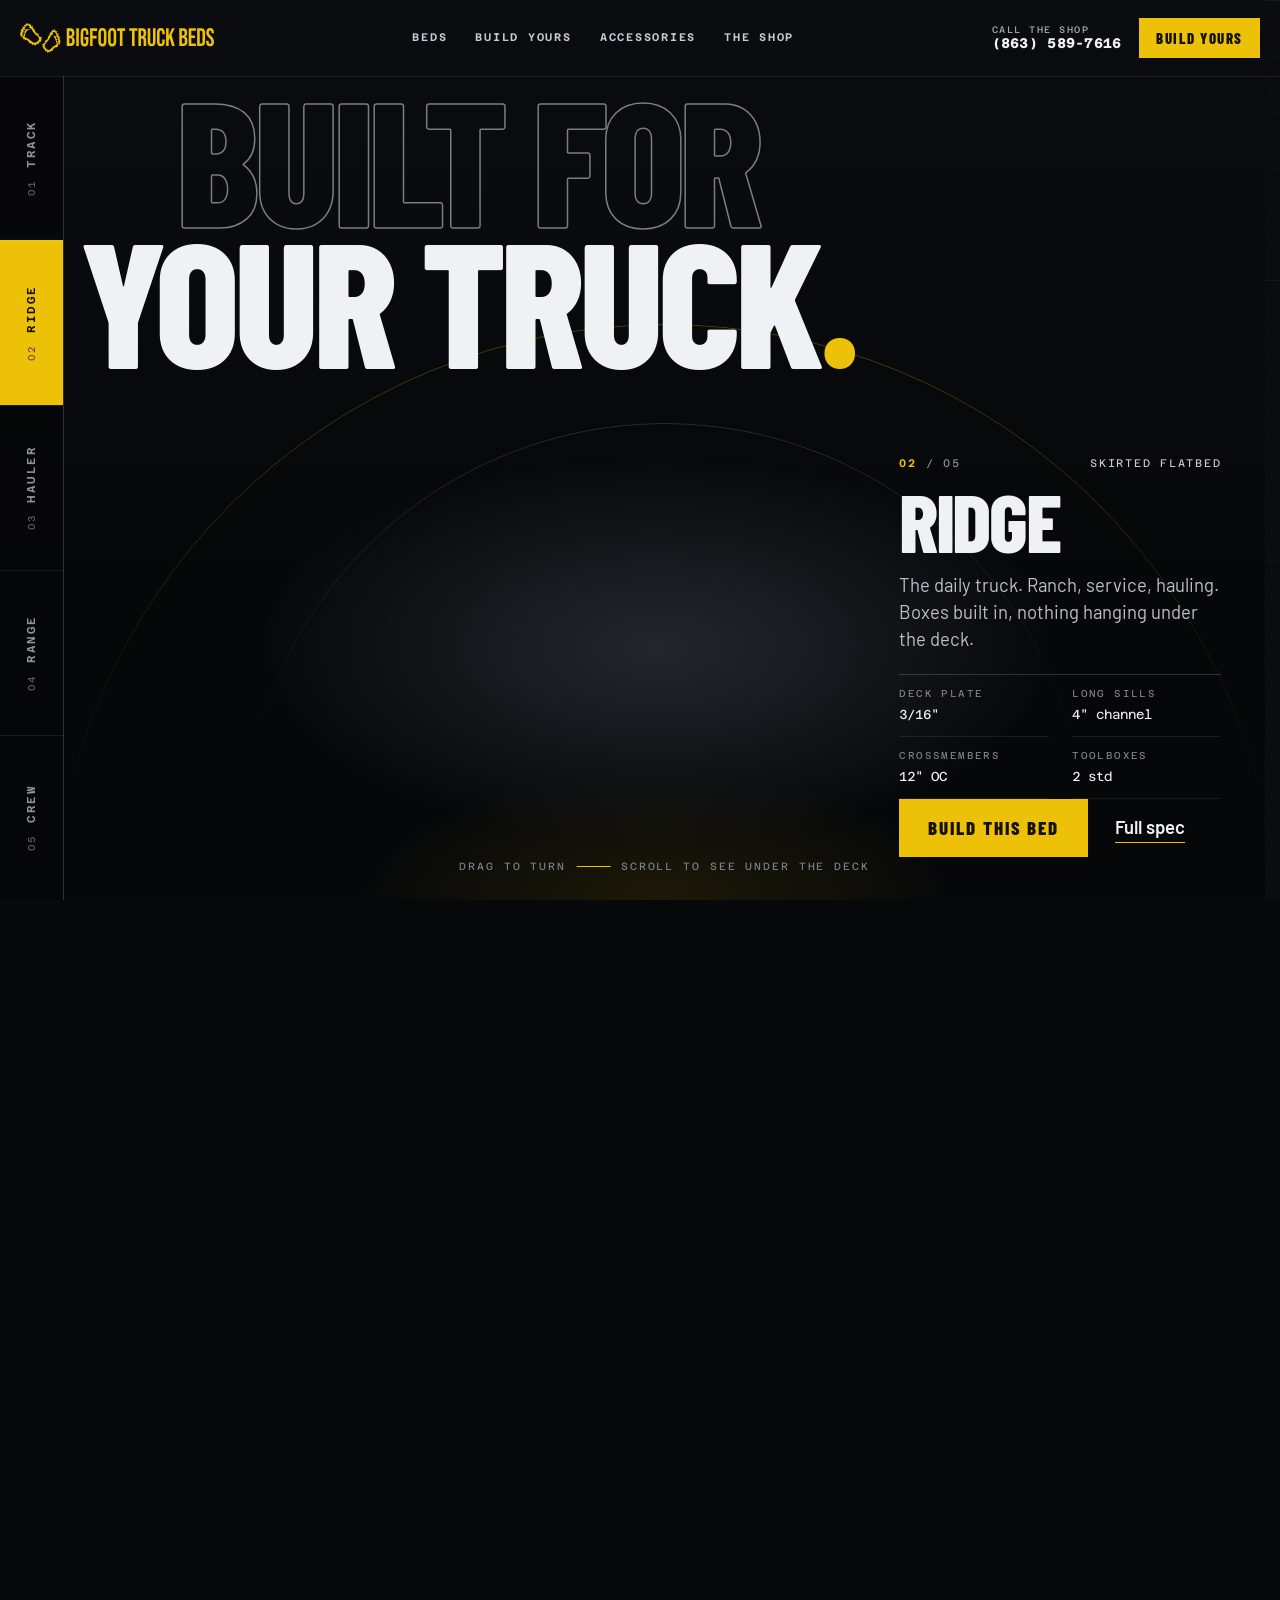
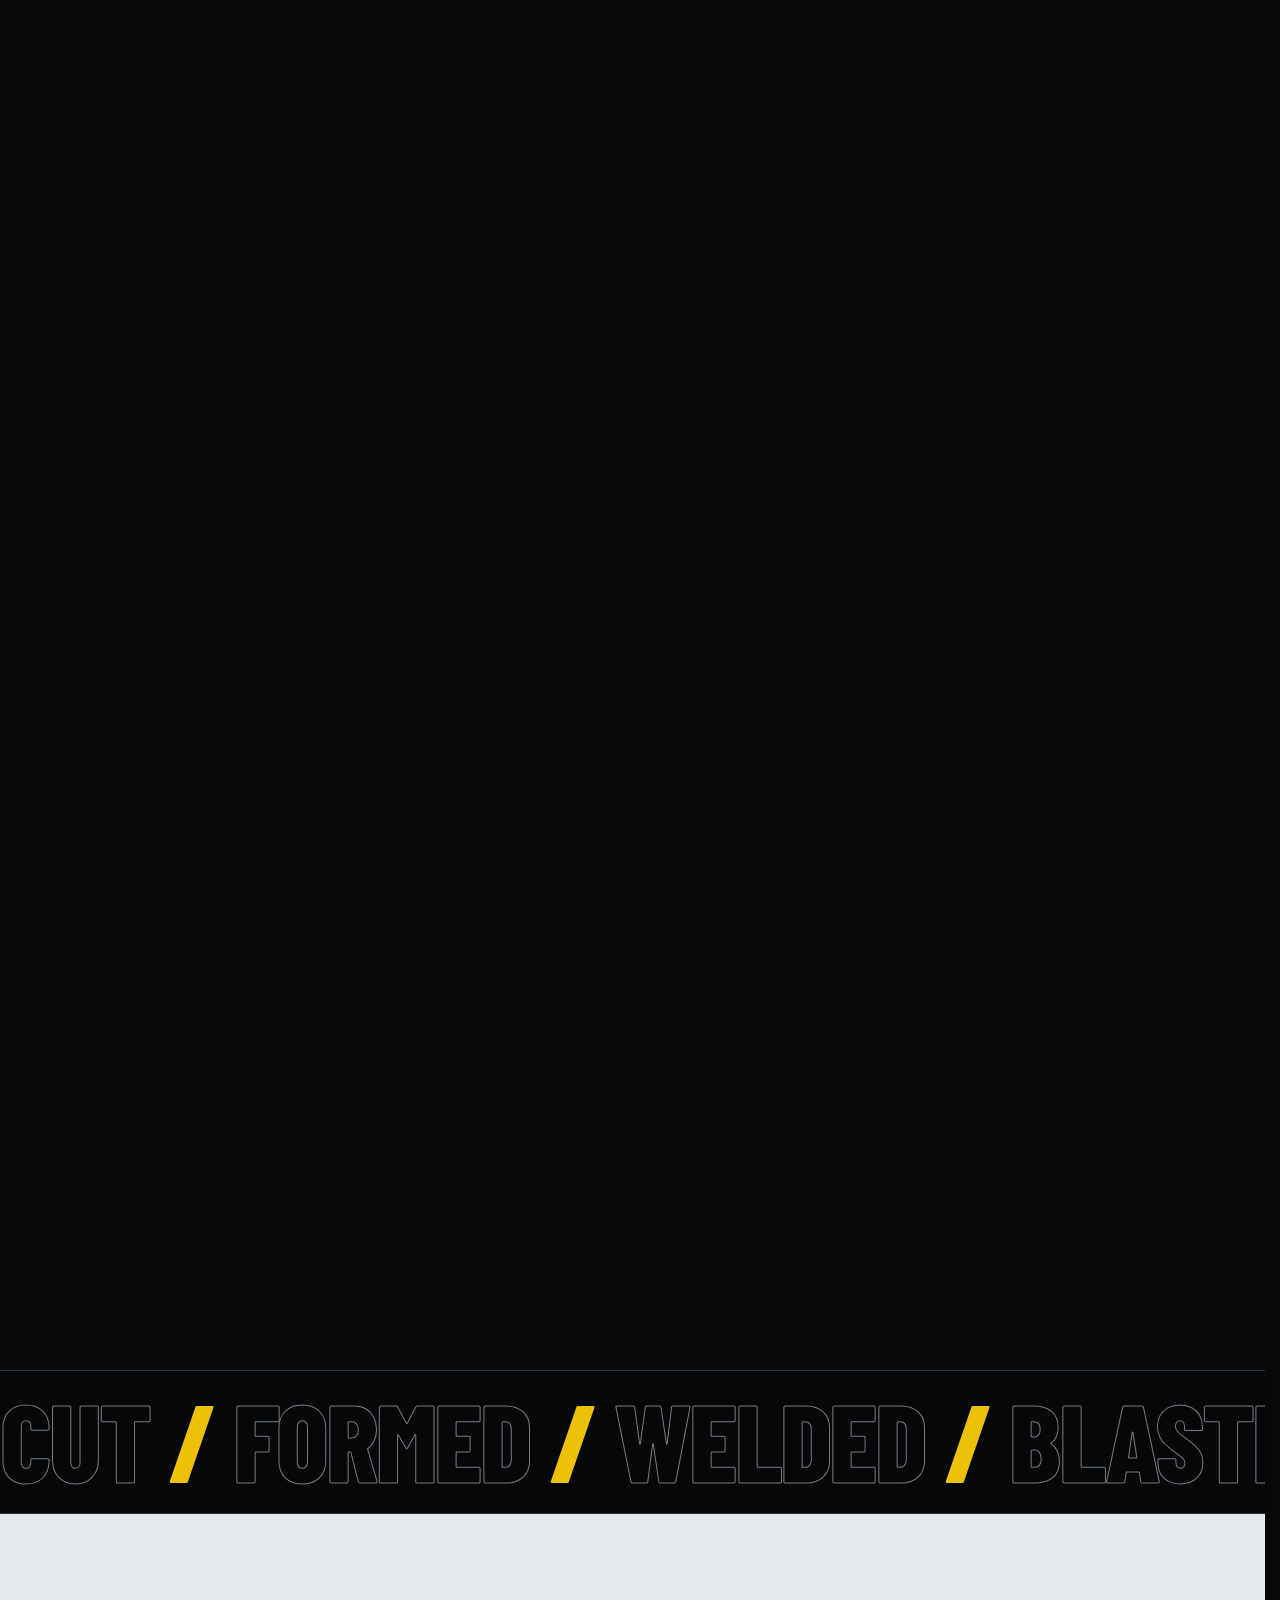
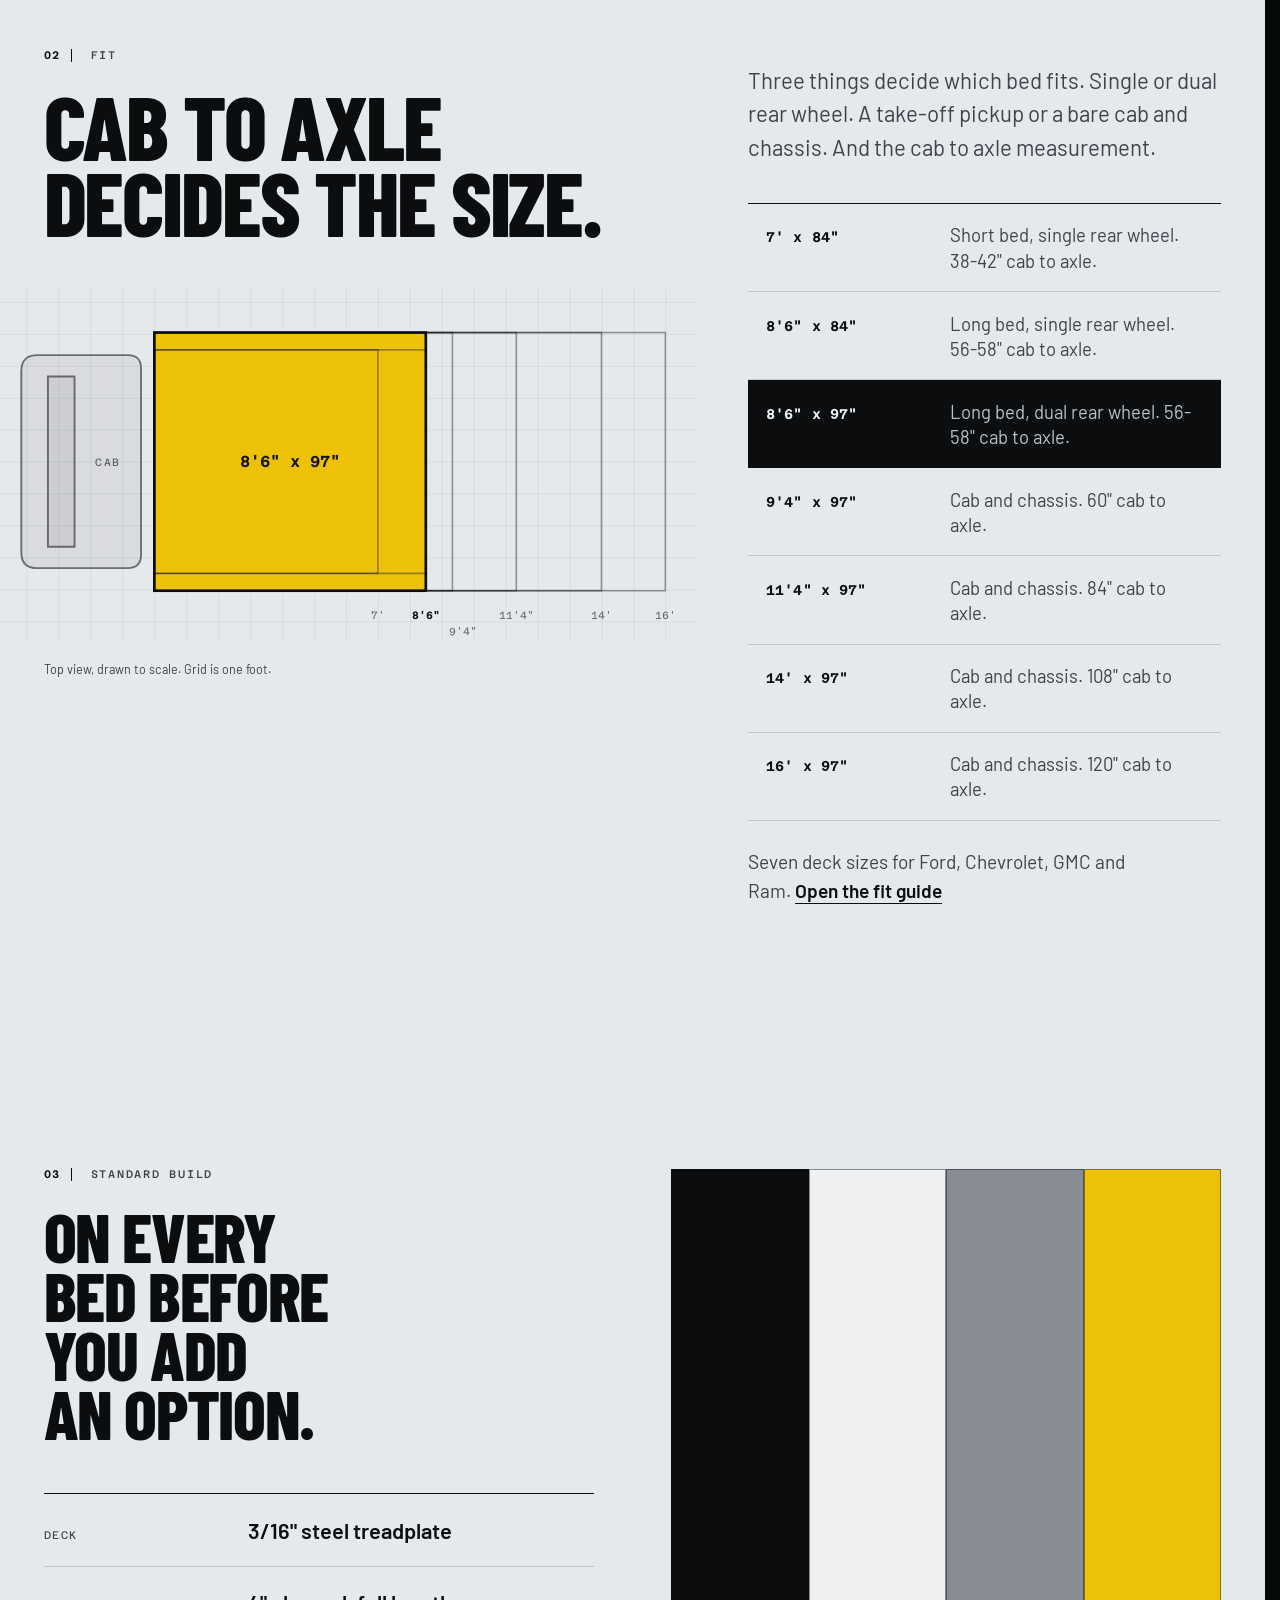
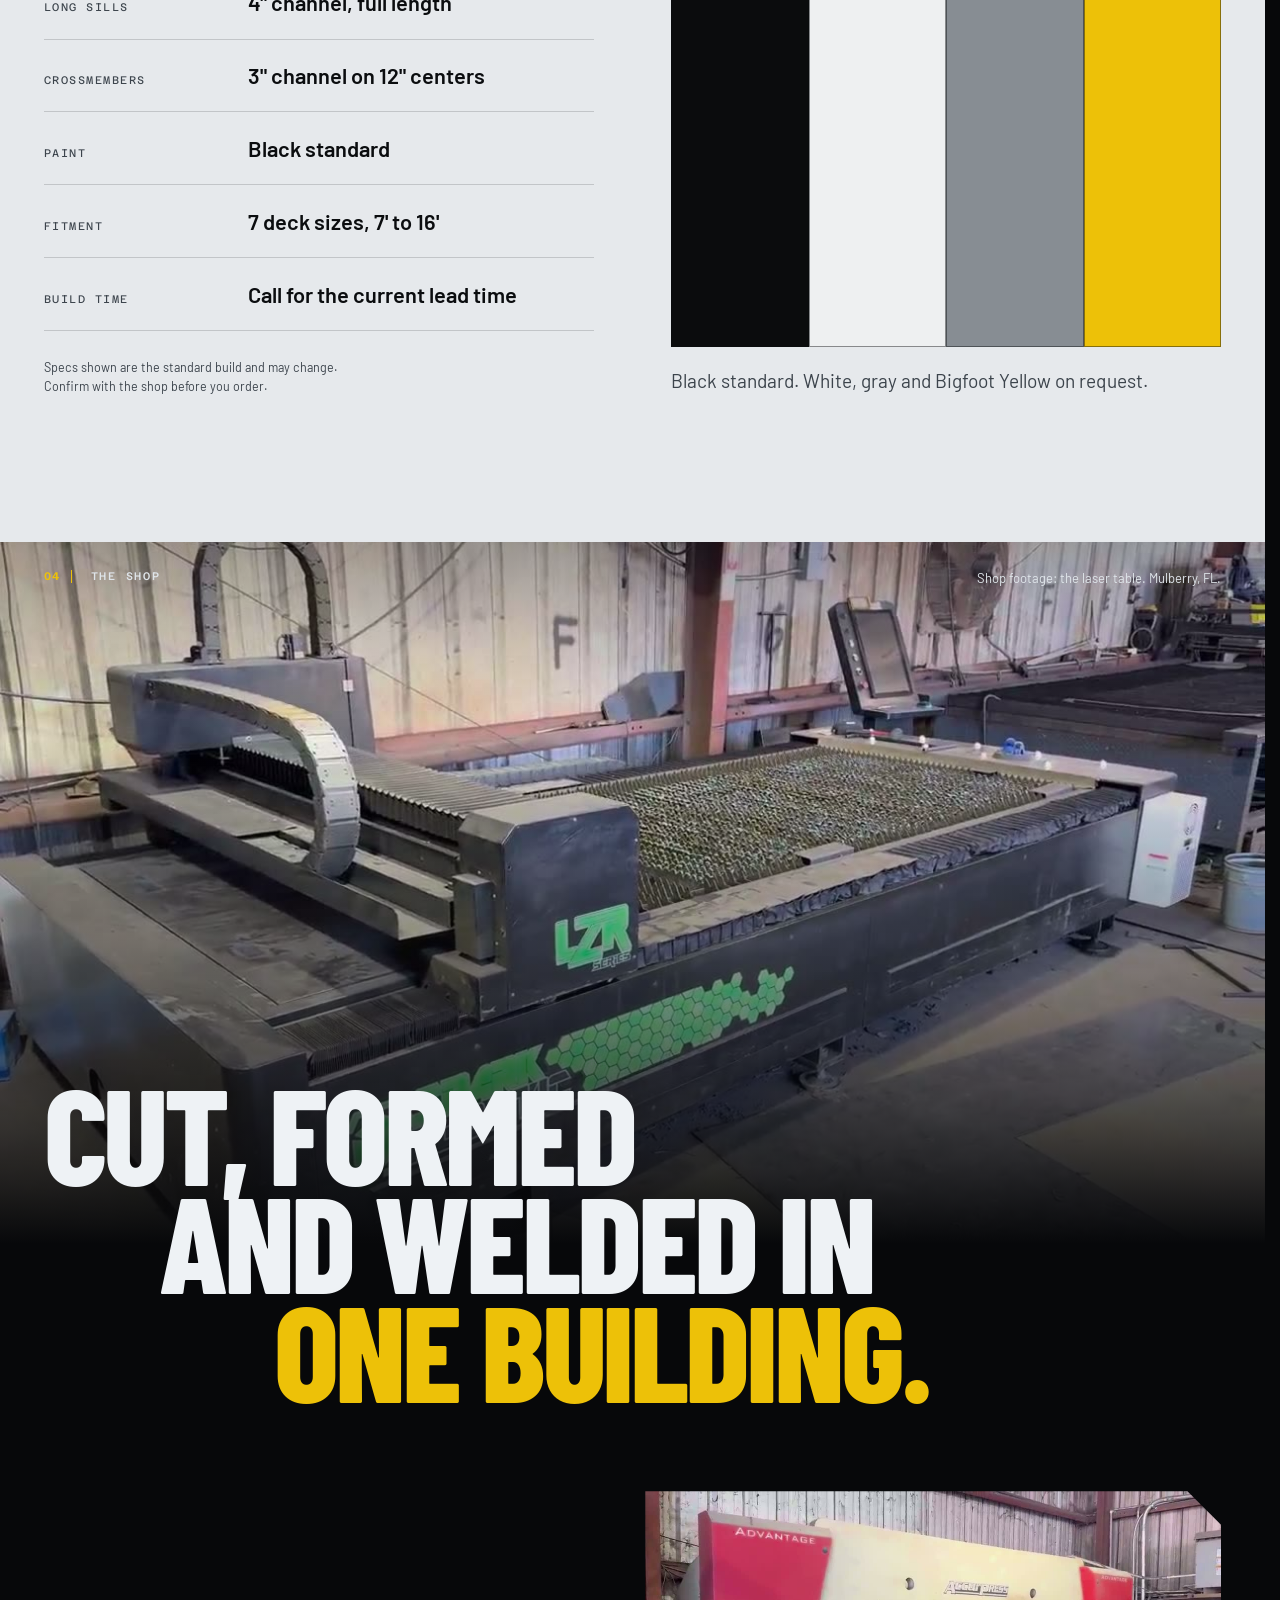
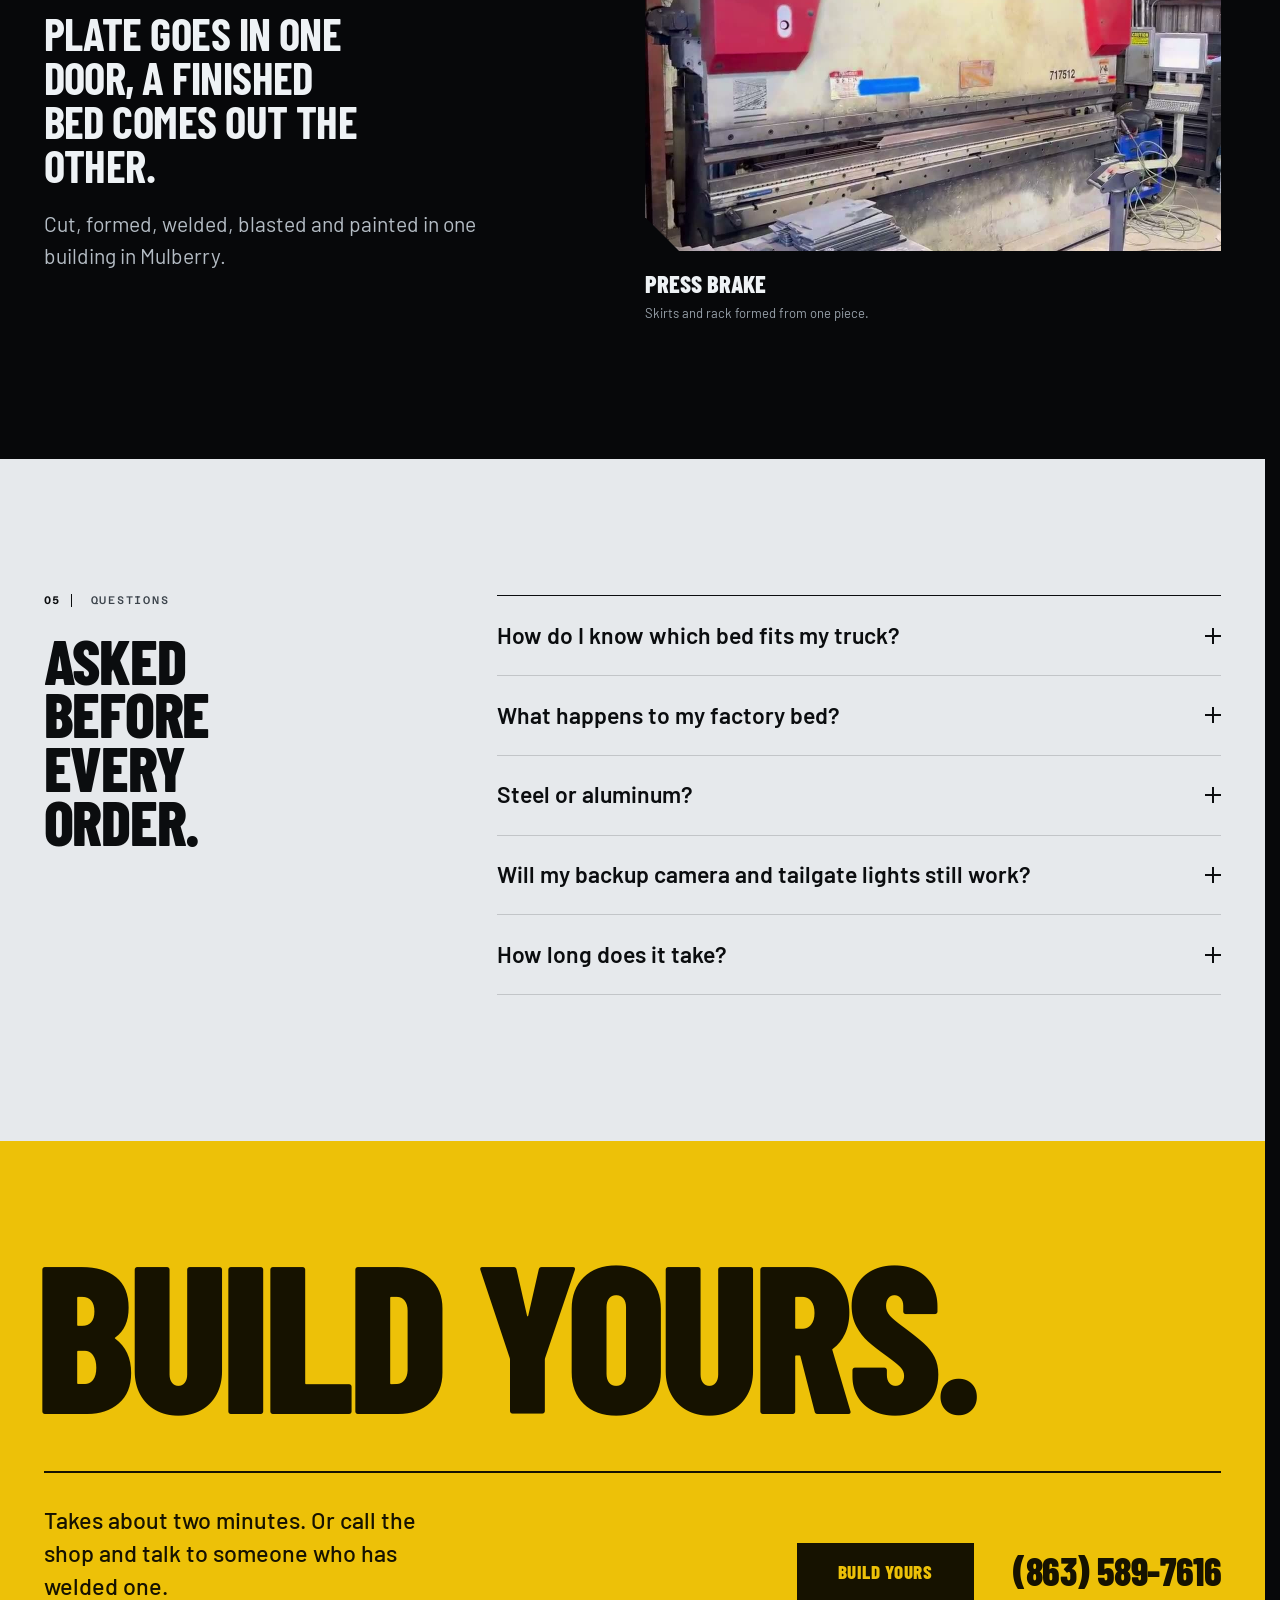
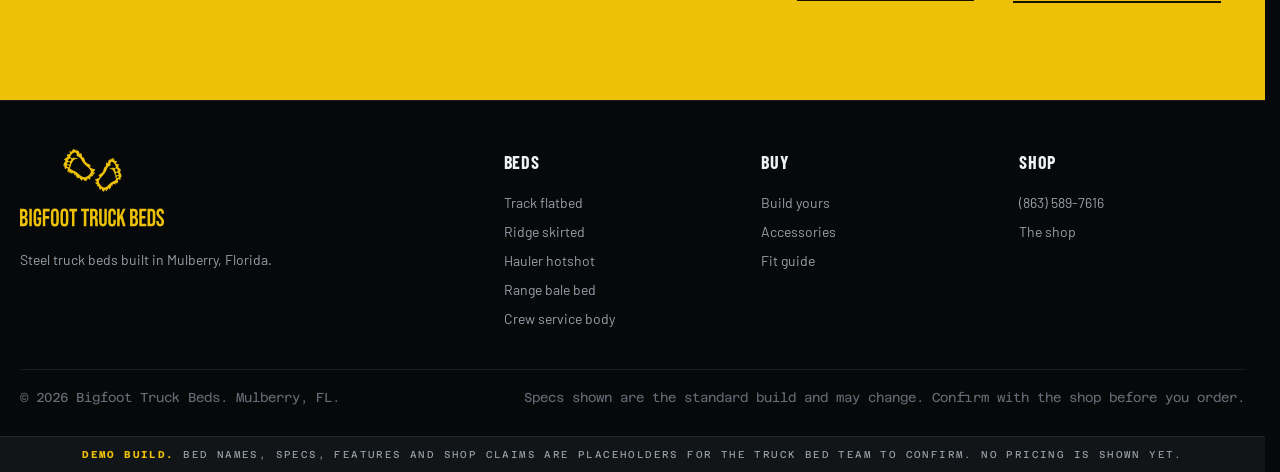
==== commit 6efe9614: "Home page: headline no longer sits on the bed card; add link preview Co-Authored-By: Claude <noreply" ====
--- a/index.html
+++ b/index.html
@@ -5,6 +5,17 @@
 <meta name="viewport" content="width=device-width, initial-scale=1.0" />
 <title>Bigfoot Truck Beds. Steel flatbeds built in Mulberry, Florida.</title>
 <meta name="description" content="Steel flatbeds, skirted beds, hotshot beds, bale beds and service bodies for Ford, Chevy, GMC and Ram. Pick your truck and see the bed that fits. Built in Mulberry, Florida." />
+<link rel="canonical" href="https://bigfoottruckbeds.com/" />
+<!-- link preview when the address is texted or posted -->
+<meta property="og:type" content="website" />
+<meta property="og:site_name" content="Bigfoot Truck Beds" />
+<meta property="og:url" content="https://bigfoottruckbeds.com/" />
+<meta property="og:title" content="Bigfoot Truck Beds. Built for your truck." />
+<meta property="og:description" content="Steel flatbeds, skirted beds, hotshot beds, bale beds and service bodies for Ford, Chevy, GMC and Ram. Built in Mulberry, Florida." />
+<meta property="og:image" content="https://bigfoottruckbeds.com/assets/img/share-card.jpg" />
+<meta property="og:image:width" content="1200" />
+<meta property="og:image:height" content="630" />
+<meta name="twitter:card" content="summary_large_image" />
 <link rel="icon" type="image/svg+xml" href="assets/img/mark.svg" />
 <link rel="preconnect" href="https://fonts.googleapis.com" />
 <link rel="preconnect" href="https://fonts.gstatic.com" crossorigin />
--- a/assets/css/site.css
+++ b/assets/css/site.css
@@ -1,399 +1,399 @@
-/* ============================================================
-   BIGFOOT TRUCK BEDS - design system v1 (10/18/26)
-   Shares Bigfoot DNA (construction yellow + satin black, Barlow
-   Condensed display) but reads as its own division: steel grey
-   surfaces, plate texture, sharp corners, zero gradients-for-show.
-   Theme: DARK, locked. Radius system: all-sharp (0) except 2px on
-   inputs. One accent: --gold.
-   ============================================================ */
-
-:root {
-  --ink: #0b0c0d;
-  --ink-2: #121416;
-  --ink-3: #1a1d20;
-  --steel: #262a2e;
-  --steel-2: #30353a;
-  --line: rgba(255, 255, 255, 0.09);
-  --line-2: rgba(255, 255, 255, 0.16);
-  --text: #f2f3f4;
-  --muted: #a3abb4;
-  --dim: #6f7780;
-  --gold: #EDC108;
-  --gold-2: #F7D34A;
-  --gold-ink: #1a1500;
-  --ok: #7ed957;
-  --warn: #ff5a3c;
-  --max: 1360px;
-  --disp: "Barlow Condensed", "Arial Narrow", sans-serif;
-  --body: "Barlow", "Segoe UI", system-ui, sans-serif;
-  --ease: cubic-bezier(0.16, 1, 0.3, 1);
-  --nav-h: 72px;
-}
-
-* { box-sizing: border-box; }
-html { scroll-behavior: smooth; -webkit-text-size-adjust: 100%; }
-body {
-  margin: 0; font-family: var(--body); background: var(--ink); color: var(--text);
-  -webkit-font-smoothing: antialiased; overflow-x: hidden; line-height: 1.5;
-}
-a { color: inherit; text-decoration: none; }
-img, video, canvas { max-width: 100%; display: block; }
-button { font: inherit; color: inherit; }
-.container { width: min(calc(100% - 40px), var(--max)); margin: 0 auto; }
-@media (max-width: 640px) { .container { width: calc(100% - 32px); } }
-
-h1, h2, h3, .disp {
-  font-family: var(--disp); text-transform: uppercase; letter-spacing: 0.01em;
-  line-height: 0.92; margin: 0; font-weight: 800; text-wrap: balance;
-}
-h1 { font-size: clamp(44px, 7vw, 104px); }
-h2 { font-size: clamp(34px, 4.6vw, 64px); }
-h3 { font-size: clamp(22px, 2.4vw, 30px); font-weight: 700; }
-p { margin: 0; text-wrap: pretty; }
-.lead { font-size: clamp(17px, 1.4vw, 20px); color: var(--muted); max-width: 58ch; }
-.muted { color: var(--muted); }
-.gold { color: var(--gold); }
-.num { font-family: var(--disp); font-weight: 800; font-variant-numeric: tabular-nums; }
-
-/* ---------- motion primitives ---------- */
-.reveal { opacity: 0; transform: translateY(22px); transition: opacity 0.6s var(--ease), transform 0.6s var(--ease); }
-.reveal.in { opacity: 1; transform: none; }
-[data-stagger] > * { opacity: 0; transform: translateY(18px); transition: opacity 0.5s var(--ease), transform 0.5s var(--ease); }
-[data-stagger].in > * { opacity: 1; transform: none; }
-[data-stagger].in > *:nth-child(2) { transition-delay: 60ms; }
-[data-stagger].in > *:nth-child(3) { transition-delay: 120ms; }
-[data-stagger].in > *:nth-child(4) { transition-delay: 180ms; }
-[data-stagger].in > *:nth-child(5) { transition-delay: 240ms; }
-[data-stagger].in > *:nth-child(6) { transition-delay: 300ms; }
-@media (prefers-reduced-motion: reduce) {
-  .reveal, [data-stagger] > * { opacity: 1 !important; transform: none !important; transition: none !important; }
-  .hero-video video { display: none; }
-}
-
-/* ---------- header ---------- */
-.site-header {
-  position: fixed; inset: 0 0 auto 0; z-index: 90; height: var(--nav-h);
-  background: linear-gradient(180deg, rgba(11, 12, 13, 0.92), rgba(11, 12, 13, 0));
-  transition: background 0.3s ease, box-shadow 0.3s ease;
-}
-.site-header.solid { background: rgba(11, 12, 13, 0.96); backdrop-filter: blur(14px); box-shadow: 0 1px 0 var(--line); }
-.site-header .inner { display: flex; align-items: center; justify-content: space-between; gap: 24px; height: 100%; }
-.brand img { height: 30px; width: auto; }
-.nav { display: flex; gap: 28px; align-items: center; }
-.nav > a { font-weight: 600; font-size: 15px; color: #d7dde3; position: relative; padding: 6px 0; }
-.nav > a::after { content: ""; position: absolute; left: 0; right: 100%; bottom: 0; height: 2px; background: var(--gold); transition: right 0.25s var(--ease); }
-.nav > a:hover::after, .nav > a.active::after { right: 0; }
-.header-actions { display: flex; align-items: center; gap: 18px; }
-.header-phone { display: flex; flex-direction: column; line-height: 1.1; font-family: var(--disp); font-weight: 700; font-size: 18px; letter-spacing: 0.02em; }
-.header-phone small { font-family: var(--body); font-weight: 500; font-size: 11px; color: var(--muted); text-transform: uppercase; letter-spacing: 0.08em; }
-.mobile-toggle { display: none; background: none; border: 1px solid var(--line-2); width: 42px; height: 42px; color: var(--text); cursor: pointer; }
-.mobile-toggle span, .mobile-toggle span::before, .mobile-toggle span::after { display: block; width: 20px; height: 2px; background: currentColor; margin: 0 auto; position: relative; content: ""; }
-.mobile-toggle span::before { position: absolute; top: -6px; left: 0; }
-.mobile-toggle span::after { position: absolute; top: 6px; left: 0; }
-.mobile-nav { display: none; position: fixed; inset: var(--nav-h) 0 0 0; background: var(--ink); z-index: 89; padding: 24px; flex-direction: column; gap: 6px; }
-.mobile-nav.open { display: flex; }
-.mobile-nav a { font-family: var(--disp); font-size: 34px; font-weight: 800; text-transform: uppercase; padding: 10px 0; border-bottom: 1px solid var(--line); }
-@media (max-width: 960px) {
-  .nav, .header-phone { display: none; }
-  .mobile-toggle { display: inline-flex; align-items: center; justify-content: center; }
-}
-
-/* ---------- buttons ---------- */
-.btn {
-  display: inline-flex; align-items: center; justify-content: center; gap: 10px; white-space: nowrap;
-  font-family: var(--disp); font-weight: 800; text-transform: uppercase; letter-spacing: 0.06em; font-size: 17px;
-  padding: 0 22px; height: 50px; border: 1px solid transparent; cursor: pointer; transition: transform 0.15s var(--ease), background 0.2s, color 0.2s, border-color 0.2s;
-}
-.btn:active { transform: translateY(1px) scale(0.99); }
-.btn-primary { background: var(--gold); color: var(--gold-ink); border-color: var(--gold); }
-.btn-primary:hover { background: var(--gold-2); }
-.btn-ghost { background: transparent; color: var(--text); border-color: var(--line-2); }
-.btn-ghost:hover { border-color: var(--gold); color: var(--gold); }
-.btn-dark { background: var(--ink-3); color: var(--text); border-color: var(--line); }
-.btn-dark:hover { border-color: var(--line-2); }
-.btn-sm { height: 40px; font-size: 15px; padding: 0 16px; }
-.btn-lg { height: 58px; font-size: 19px; padding: 0 28px; }
-.btn[disabled] { opacity: 0.45; cursor: not-allowed; }
-
-/* ---------- hero ---------- */
-.hero { position: relative; min-height: 100dvh; display: grid; align-items: end; padding: calc(var(--nav-h) + 24px) 0 56px; overflow: hidden; isolation: isolate; }
-.hero-video { position: absolute; inset: 0; z-index: -2; }
-.hero-video video { width: 100%; height: 100%; object-fit: cover; filter: saturate(0.85) contrast(1.05); }
-.hero-scrim { position: absolute; inset: 0; z-index: -1;
-  background: linear-gradient(90deg, rgba(11,12,13,0.92) 0%, rgba(11,12,13,0.72) 42%, rgba(11,12,13,0.25) 100%),
-              linear-gradient(0deg, rgba(11,12,13,1) 0%, rgba(11,12,13,0) 38%); }
-.hero-grid { display: grid; grid-template-columns: minmax(0, 7fr) minmax(0, 5fr); gap: 40px; align-items: end; }
-.hero h1 { max-width: 12ch; font-size: clamp(44px, 5.6vw, 86px); }
-.hero h1 em { font-style: normal; color: var(--gold); }
-.hero .lead { margin-top: 22px; }
-.hero-cta { display: flex; gap: 12px; flex-wrap: wrap; margin-top: 30px; }
-.hero-side { justify-self: end; width: 100%; max-width: 420px; }
-@media (max-width: 960px) {
-  .hero-grid { grid-template-columns: 1fr; }
-  .hero-side { justify-self: stretch; max-width: none; }
-}
-
-/* quick fit widget */
-.fitbox { background: rgba(18, 20, 22, 0.88); backdrop-filter: blur(10px); border: 1px solid var(--line-2); padding: 22px; }
-.fitbox h3 { font-size: 24px; margin-bottom: 4px; }
-.fitbox .hint { font-size: 13px; color: var(--muted); margin-bottom: 16px; }
-.field { display: grid; gap: 6px; margin-bottom: 12px; }
-.field label { font-size: 12px; font-weight: 700; letter-spacing: 0.08em; text-transform: uppercase; color: var(--muted); }
-.field select, .field input, .field textarea {
-  width: 100%; background: var(--ink); color: var(--text); border: 1px solid var(--line-2); border-radius: 2px;
-  height: 46px; padding: 0 12px; font: inherit; font-size: 15px; outline: none; appearance: none; -webkit-appearance: none;
-}
-.field textarea { height: auto; min-height: 110px; padding: 12px; resize: vertical; }
-.field select { background-image: linear-gradient(45deg, transparent 50%, var(--muted) 50%), linear-gradient(135deg, var(--muted) 50%, transparent 50%); background-position: calc(100% - 18px) 20px, calc(100% - 13px) 20px; background-size: 5px 5px, 5px 5px; background-repeat: no-repeat; padding-right: 36px; }
-.field select:focus, .field input:focus, .field textarea:focus { border-color: var(--gold); box-shadow: 0 0 0 3px rgba(237, 193, 8, 0.18); }
-.field select:disabled { opacity: 0.4; }
-.field .err { font-size: 12px; color: var(--warn); display: none; }
-.field.invalid .err { display: block; }
-.field.invalid select, .field.invalid input { border-color: var(--warn); }
-.fit-result { margin-top: 10px; padding: 14px; background: var(--ink); border-left: 3px solid var(--gold); font-size: 14px; color: var(--muted); min-height: 54px; }
-.fit-result strong { color: var(--text); font-family: var(--disp); font-size: 20px; text-transform: uppercase; letter-spacing: 0.02em; display: block; }
-
-/* ---------- sections ---------- */
-section.block { padding: clamp(64px, 9vw, 128px) 0; }
-section.block.tight { padding: clamp(40px, 5vw, 72px) 0; }
-.sec-head { max-width: 760px; margin-bottom: clamp(28px, 4vw, 52px); }
-.sec-head p { margin-top: 14px; }
-.rule { height: 1px; background: var(--line); }
-
-/* stat band */
-.stats { display: grid; grid-template-columns: repeat(4, 1fr); border-top: 1px solid var(--line-2); border-bottom: 1px solid var(--line-2); }
-.stats > div { padding: 28px 24px 26px; border-right: 1px solid var(--line); }
-.stats > div:last-child { border-right: 0; }
-.stats .num { font-size: clamp(40px, 4.4vw, 60px); line-height: 1; color: var(--gold); }
-.stats .num small { font-size: 0.45em; color: var(--muted); margin-left: 4px; font-weight: 700; }
-.stats p { font-size: 14px; color: var(--muted); margin-top: 8px; }
-@media (max-width: 800px) { .stats { grid-template-columns: 1fr 1fr; } .stats > div:nth-child(2) { border-right: 0; } .stats > div:nth-child(-n+2) { border-bottom: 1px solid var(--line); } }
-
-/* lineup rail (horizontal scroll-snap) */
-.rail-wrap { position: relative; }
-.rail { display: grid; grid-auto-flow: column; grid-auto-columns: min(78vw, 420px); gap: 18px; overflow-x: auto; scroll-snap-type: x mandatory; padding: 4px 0 18px; scrollbar-width: none; }
-.rail::-webkit-scrollbar { display: none; }
-.rail > * { scroll-snap-align: start; }
-.bed-card { background: var(--ink-2); border: 1px solid var(--line); display: grid; grid-template-rows: auto 1fr; transition: border-color 0.25s, transform 0.3s var(--ease); position: relative; }
-.bed-card:hover { border-color: var(--gold); transform: translateY(-3px); }
-.bed-card .thumb { aspect-ratio: 4 / 3; background: radial-gradient(120% 90% at 50% 100%, #2a2f34 0%, var(--ink-2) 70%); position: relative; overflow: hidden; }
-.bed-card .thumb img, .bed-card .thumb canvas { position: absolute; inset: 0; width: 100%; height: 100%; object-fit: contain; }
-.bed-card .thumb .sk { position: absolute; inset: 18% 10%; border: 1px dashed var(--line-2); opacity: 0.6; }
-.bed-card .body { padding: 20px 20px 22px; display: grid; gap: 10px; align-content: start; }
-.bed-card .for { font-size: 13px; color: var(--gold); font-weight: 700; letter-spacing: 0.06em; text-transform: uppercase; }
-.bed-card h3 { font-size: 30px; }
-.bed-card p { color: var(--muted); font-size: 15px; }
-.bed-card .meta { display: flex; gap: 14px; flex-wrap: wrap; font-size: 13px; color: var(--muted); margin-top: 4px; }
-.bed-card .meta b { color: var(--text); font-weight: 600; }
-.bed-card .go { position: absolute; inset: 0; }
-.rail-nav { display: flex; gap: 8px; justify-content: flex-end; margin-top: 6px; }
-.rail-nav button { width: 44px; height: 44px; background: var(--ink-2); border: 1px solid var(--line-2); color: var(--text); cursor: pointer; font-size: 20px; }
-.rail-nav button:hover { border-color: var(--gold); color: var(--gold); }
-
-/* shop bento (videos) */
-.bento { display: grid; grid-template-columns: repeat(12, 1fr); grid-auto-rows: 220px; gap: 12px; }
-.bento > figure { margin: 0; position: relative; overflow: hidden; background: var(--ink-2); border: 1px solid var(--line); }
-.bento video { width: 100%; height: 100%; object-fit: cover; filter: saturate(0.9); transform: scale(1.02); }
-.bento figcaption { position: absolute; left: 0; right: 0; bottom: 0; padding: 14px 16px; background: linear-gradient(0deg, rgba(11,12,13,0.92), rgba(11,12,13,0)); font-family: var(--disp); font-weight: 700; text-transform: uppercase; letter-spacing: 0.04em; font-size: 17px; }
-.bento figcaption small { display: block; font-family: var(--body); font-weight: 500; text-transform: none; letter-spacing: 0; color: var(--muted); font-size: 13px; }
-.b-a { grid-column: span 7; grid-row: span 2; }
-.b-b { grid-column: span 5; }
-.b-c { grid-column: span 5; }
-.b-d { grid-column: span 4; }
-.b-e { grid-column: span 4; }
-.b-f { grid-column: span 4; }
-@media (max-width: 900px) { .bento { grid-auto-rows: 180px; } .b-a, .b-b, .b-c, .b-d, .b-e, .b-f { grid-column: span 12; } .b-a { grid-row: span 1; } }
-
-/* standard-features: two-column checklist with big numbers */
-.std { display: grid; grid-template-columns: 1fr 1fr; gap: 0 48px; }
-.std li { list-style: none; display: grid; grid-template-columns: 56px 1fr; gap: 14px; padding: 18px 0; border-bottom: 1px solid var(--line); }
-.std ul { margin: 0; padding: 0; }
-.std .k { font-family: var(--disp); font-weight: 800; font-size: 30px; color: var(--gold); line-height: 1; }
-.std b { display: block; font-weight: 700; margin-bottom: 2px; }
-.std span { color: var(--muted); font-size: 15px; }
-@media (max-width: 760px) { .std { grid-template-columns: 1fr; } }
-
-/* process steps */
-.steps { display: grid; grid-template-columns: repeat(4, 1fr); gap: 2px; background: var(--line); border: 1px solid var(--line); }
-.steps > div { background: var(--ink-2); padding: 26px 22px 28px; }
-.steps .k { font-family: var(--disp); font-weight: 800; font-size: 52px; color: var(--steel-2); line-height: 1; }
-.steps h3 { margin: 10px 0 8px; font-size: 24px; }
-.steps p { color: var(--muted); font-size: 15px; }
-@media (max-width: 900px) { .steps { grid-template-columns: 1fr 1fr; } }
-@media (max-width: 560px) { .steps { grid-template-columns: 1fr; } }
-
-/* compare table */
-.compare { width: 100%; border-collapse: collapse; font-size: 15px; }
-.compare th, .compare td { text-align: left; padding: 14px 12px; vertical-align: top; }
-.compare thead th { font-family: var(--disp); text-transform: uppercase; font-size: 22px; letter-spacing: 0.02em; border-bottom: 2px solid var(--gold); }
-.compare tbody tr:nth-child(odd) td { background: rgba(255,255,255,0.025); }
-.compare td:first-child { color: var(--muted); font-weight: 600; width: 22%; }
-.compare .yes { color: var(--gold); font-weight: 700; }
-.compare-wrap { overflow-x: auto; }
-
-/* FAQ accordion */
-.faq details { border-top: 1px solid var(--line); }
-.faq details:last-child { border-bottom: 1px solid var(--line); }
-.faq summary { cursor: pointer; list-style: none; display: flex; justify-content: space-between; align-items: center; gap: 20px; padding: 20px 0; font-family: var(--disp); font-weight: 700; text-transform: uppercase; font-size: 22px; letter-spacing: 0.02em; }
-.faq summary::-webkit-details-marker { display: none; }
-.faq summary::after { content: "+"; font-size: 28px; color: var(--gold); transition: transform 0.25s var(--ease); }
-.faq details[open] summary::after { transform: rotate(45deg); }
-.faq .a { padding: 0 0 22px; color: var(--muted); max-width: 70ch; }
-
-/* CTA band */
-.cta-band { position: relative; overflow: hidden; border-top: 1px solid var(--line-2); }
-.cta-band video { position: absolute; inset: 0; width: 100%; height: 100%; object-fit: cover; opacity: 0.35; filter: saturate(0.7); }
-.cta-band .inner { position: relative; display: grid; grid-template-columns: 1fr auto; align-items: center; gap: 32px; padding: clamp(56px, 7vw, 96px) 0; }
-@media (max-width: 760px) { .cta-band .inner { grid-template-columns: 1fr; } }
-
-/* footer */
-footer { border-top: 1px solid var(--line); padding: 48px 0 28px; color: var(--muted); font-size: 14px; }
-footer .cols { display: grid; grid-template-columns: 2fr 1fr 1fr 1fr; gap: 32px; }
-footer h4 { font-family: var(--disp); text-transform: uppercase; color: var(--text); font-size: 18px; margin: 0 0 12px; letter-spacing: 0.04em; }
-footer a { display: block; padding: 4px 0; }
-footer a:hover { color: var(--gold); }
-footer .fine { margin-top: 36px; padding-top: 18px; border-top: 1px solid var(--line); display: flex; justify-content: space-between; gap: 16px; flex-wrap: wrap; font-size: 13px; color: var(--dim); }
-@media (max-width: 800px) { footer .cols { grid-template-columns: 1fr 1fr; } }
-
-/* demo ribbon */
-.demo-note { background: var(--ink-3); border-top: 1px solid var(--line); color: var(--muted); font-size: 13px; padding: 10px 16px; text-align: center; }
-.demo-note b { color: var(--gold); }
-
-/* ---------- page header (inner pages) ---------- */
-.page-head { padding: calc(var(--nav-h) + 56px) 0 36px; }
-.page-head .lead { margin-top: 14px; }
-.crumbs { font-size: 13px; color: var(--muted); margin-bottom: 18px; display: flex; gap: 8px; }
-.crumbs a:hover { color: var(--gold); }
-
-/* filter pills */
-.pills { display: flex; gap: 8px; flex-wrap: wrap; }
-.pill { height: 40px; padding: 0 16px; background: var(--ink-2); border: 1px solid var(--line-2); color: var(--text); font-weight: 600; font-size: 14px; cursor: pointer; }
-.pill[aria-pressed="true"] { background: var(--gold); color: var(--gold-ink); border-color: var(--gold); }
-.grid-beds { display: grid; grid-template-columns: repeat(auto-fill, minmax(300px, 1fr)); gap: 18px; }
-
-/* ---------- bed detail ---------- */
-.detail-hero { display: grid; grid-template-columns: minmax(0, 7fr) minmax(0, 5fr); gap: 32px; align-items: start; }
-.viewer { position: relative; aspect-ratio: 4 / 3; background: radial-gradient(110% 80% at 50% 100%, #2b3036 0%, var(--ink-2) 72%); border: 1px solid var(--line); overflow: hidden; }
-.viewer canvas { width: 100% !important; height: 100% !important; position: absolute; inset: 0; z-index: 0; }
-.viewer .vtag, .viewer .vhelp, .viewer .nogl { z-index: 2; }
-.viewer .vtag { position: absolute; top: 12px; left: 12px; font-size: 12px; font-weight: 700; letter-spacing: 0.08em; text-transform: uppercase; color: var(--muted); background: rgba(11,12,13,0.7); padding: 6px 10px; border: 1px solid var(--line); }
-.viewer .vhelp { position: absolute; bottom: 12px; left: 12px; right: 12px; display: flex; justify-content: space-between; gap: 10px; font-size: 12px; color: var(--muted); }
-.viewer .vhelp button { background: rgba(11,12,13,0.75); border: 1px solid var(--line-2); color: var(--text); height: 32px; padding: 0 12px; font-size: 12px; font-weight: 700; cursor: pointer; }
-.viewer .vhelp button:hover { border-color: var(--gold); color: var(--gold); }
-.viewer .nogl { position: absolute; inset: 0; display: none; place-items: center; text-align: center; padding: 32px; color: var(--muted); }
-.viewer.nogl .nogl { display: grid; }
-.spec-tiles { display: grid; grid-template-columns: repeat(2, 1fr); gap: 10px; }
-.spec-tiles > div { background: var(--ink-2); border: 1px solid var(--line); padding: 16px 16px 14px; }
-.spec-tiles .v { font-family: var(--disp); font-weight: 800; font-size: 30px; line-height: 1; color: var(--text); }
-.spec-tiles .v small { font-size: 0.5em; color: var(--muted); margin-left: 3px; }
-.spec-tiles .l { font-size: 12px; color: var(--muted); text-transform: uppercase; letter-spacing: 0.08em; margin-top: 6px; font-weight: 700; }
-.fits { margin-top: 18px; }
-.fits h3 { font-size: 20px; margin-bottom: 8px; }
-.fits ul { margin: 0; padding: 0; list-style: none; display: grid; gap: 6px; }
-.fits li { display: flex; justify-content: space-between; gap: 12px; font-size: 14px; padding: 8px 0; border-bottom: 1px solid var(--line); }
-.fits li span:last-child { color: var(--muted); }
-@media (max-width: 960px) { .detail-hero { grid-template-columns: 1fr; } }
-
-.feature-cols { display: grid; grid-template-columns: 1fr 1fr; gap: 40px; }
-.feature-cols ul { margin: 0; padding: 0; list-style: none; }
-.feature-cols li { padding: 12px 0; border-bottom: 1px solid var(--line); display: grid; grid-template-columns: 22px 1fr; gap: 10px; font-size: 15px; }
-.feature-cols li::before { content: ""; width: 10px; height: 10px; background: var(--gold); margin-top: 7px; }
-.feature-cols li.opt::before { background: transparent; border: 2px solid var(--gold); width: 6px; height: 6px; margin-top: 6px; }
-@media (max-width: 760px) { .feature-cols { grid-template-columns: 1fr; } }
-
-/* ---------- configurator ---------- */
-.cfg { display: grid; grid-template-columns: minmax(0, 1fr) 440px; gap: 0; min-height: calc(100dvh - var(--nav-h)); padding-top: var(--nav-h); }
-.cfg-stage { position: sticky; top: var(--nav-h); height: calc(100dvh - var(--nav-h)); background: radial-gradient(90% 70% at 50% 100%, #2b3036 0%, var(--ink) 75%); border-right: 1px solid var(--line); min-height: 56vh; overflow: hidden; }
-.cfg-stage canvas { position: absolute; inset: 0; width: 100% !important; height: 100% !important; z-index: 0; }
-.cfg-stage .stage-top, .cfg-stage .stage-bottom, .cfg-stage .nogl { z-index: 2; }
-.cfg-stage .stage-top { position: absolute; top: 16px; left: 16px; right: 16px; display: flex; justify-content: space-between; gap: 12px; align-items: flex-start; pointer-events: none; }
-.cfg-stage .stage-top > * { pointer-events: auto; }
-.cfg-stage .title { background: rgba(11,12,13,0.7); padding: 8px 12px; border: 1px solid var(--line); max-width: 420px; }
-.cfg-stage .title h2 { font-size: clamp(22px, 2.4vw, 32px); }
-.cfg-stage .title p { font-size: 13px; color: var(--muted); margin-top: 2px; }
-.cfg-stage .stage-bottom { position: absolute; left: 16px; right: 16px; bottom: 16px; display: flex; justify-content: space-between; align-items: flex-end; gap: 12px; pointer-events: none; }
-.cfg-stage .stage-bottom > * { pointer-events: auto; }
-.cfg-stage .views { display: flex; gap: 6px; }
-.cfg-stage .views button, .cfg-stage .colors button { background: rgba(11,12,13,0.78); border: 1px solid var(--line-2); color: var(--text); height: 36px; padding: 0 12px; font-size: 12px; font-weight: 700; cursor: pointer; letter-spacing: 0.04em; text-transform: uppercase; }
-.cfg-stage .views button[aria-pressed="true"] { border-color: var(--gold); color: var(--gold); }
-.cfg-stage .colors { display: flex; gap: 6px; }
-.cfg-stage .colors button { width: 36px; padding: 0; position: relative; }
-.cfg-stage .colors button i { position: absolute; inset: 7px; display: block; border: 1px solid rgba(255,255,255,0.25); }
-.cfg-stage .colors button[aria-pressed="true"] { border-color: var(--gold); }
-.cfg-stage .dims { font-family: var(--disp); font-weight: 700; font-size: 15px; letter-spacing: 0.04em; text-transform: uppercase; color: var(--muted); background: rgba(11,12,13,0.78); border: 1px solid var(--line); padding: 8px 12px; }
-.cfg-stage .dims b { color: var(--text); }
-.cfg-stage .nogl { position: absolute; inset: 0; display: none; place-items: center; text-align: center; padding: 32px; color: var(--muted); }
-.cfg-stage.nogl .nogl { display: grid; }
-
-.cfg-panel { background: var(--ink-2); display: grid; grid-template-rows: auto 1fr auto; max-height: calc(100dvh - var(--nav-h)); position: sticky; top: var(--nav-h); }
-.cfg-steps { display: grid; grid-template-columns: repeat(4, 1fr); border-bottom: 1px solid var(--line); }
-.cfg-steps button { background: none; border: 0; border-bottom: 3px solid transparent; padding: 16px 6px 13px; cursor: pointer; display: grid; gap: 2px; justify-items: center; color: var(--muted); }
-.cfg-steps button b { font-family: var(--disp); font-size: 20px; letter-spacing: 0.02em; text-transform: uppercase; }
-.cfg-steps button small { font-size: 11px; letter-spacing: 0.06em; text-transform: uppercase; }
-.cfg-steps button[aria-current="step"] { color: var(--text); border-bottom-color: var(--gold); }
-.cfg-steps button.done small { color: var(--gold); }
-.cfg-steps button:disabled { opacity: 0.4; cursor: not-allowed; }
-.cfg-body { overflow-y: auto; padding: 22px 22px 28px; scrollbar-width: thin; scrollbar-color: var(--steel-2) transparent; }
-.cfg-body h3 { font-size: 26px; margin-bottom: 4px; }
-.cfg-body .hint { font-size: 14px; color: var(--muted); margin-bottom: 18px; }
-.cfg-foot { border-top: 1px solid var(--line); padding: 14px 22px; display: flex; gap: 10px; justify-content: space-between; align-items: center; background: var(--ink-2); }
-.cfg-foot .sum { font-size: 13px; color: var(--muted); }
-.cfg-foot .sum b { display: block; color: var(--text); font-family: var(--disp); text-transform: uppercase; font-size: 18px; letter-spacing: 0.02em; }
-
-.choice-grid { display: grid; grid-template-columns: 1fr 1fr; gap: 8px; margin-bottom: 18px; }
-.choice-grid.one { grid-template-columns: 1fr; }
-.choice { text-align: left; background: var(--ink); border: 1px solid var(--line-2); padding: 14px 14px 12px; cursor: pointer; display: grid; gap: 4px; transition: border-color 0.2s, background 0.2s; position: relative; }
-.choice:hover { border-color: var(--muted); }
-.choice[aria-pressed="true"] { border-color: var(--gold); background: rgba(237, 193, 8, 0.06); }
-.choice[aria-pressed="true"]::after { content: ""; position: absolute; top: 10px; right: 10px; width: 10px; height: 10px; background: var(--gold); }
-.choice b { font-family: var(--disp); font-size: 20px; text-transform: uppercase; letter-spacing: 0.02em; font-weight: 700; padding-right: 18px; }
-.choice span { font-size: 13px; color: var(--muted); }
-.choice.unfit { opacity: 0.35; }
-.choice:disabled { cursor: not-allowed; }
-.group-title { font-size: 12px; font-weight: 700; letter-spacing: 0.1em; text-transform: uppercase; color: var(--muted); margin: 22px 0 10px; display: flex; justify-content: space-between; }
-.group-title:first-of-type { margin-top: 0; }
-.fit-callout { background: var(--ink); border-left: 3px solid var(--gold); padding: 12px 14px; font-size: 14px; color: var(--muted); margin-bottom: 18px; }
-.fit-callout b { color: var(--text); }
-.opt-row { display: grid; grid-template-columns: 1fr auto; gap: 12px; align-items: center; padding: 12px 0; border-bottom: 1px solid var(--line); }
-.opt-row b { font-weight: 700; display: block; }
-.opt-row span { font-size: 13px; color: var(--muted); }
-.switch { width: 46px; height: 26px; background: var(--steel); border: 1px solid var(--line-2); position: relative; cursor: pointer; flex: none; transition: background 0.2s; }
-.switch::after { content: ""; position: absolute; top: 3px; left: 3px; width: 18px; height: 18px; background: var(--muted); transition: transform 0.2s var(--ease), background 0.2s; }
-.switch[aria-checked="true"] { background: var(--gold); border-color: var(--gold); }
-.switch[aria-checked="true"]::after { transform: translateX(20px); background: var(--gold-ink); }
-.seg { display: inline-grid; grid-auto-flow: column; border: 1px solid var(--line-2); }
-.seg button { background: none; border: 0; color: var(--muted); height: 34px; padding: 0 12px; font-size: 13px; font-weight: 700; cursor: pointer; border-right: 1px solid var(--line-2); }
-.seg button:last-child { border-right: 0; }
-.seg button[aria-pressed="true"] { background: var(--gold); color: var(--gold-ink); }
-.summary-list { margin: 0; padding: 0; list-style: none; }
-.summary-list li { display: flex; justify-content: space-between; gap: 12px; padding: 10px 0; border-bottom: 1px solid var(--line); font-size: 14px; }
-.summary-list li span:first-child { color: var(--muted); }
-.summary-list li span:last-child { text-align: right; font-weight: 600; }
-.share { margin-top: 16px; display: flex; gap: 8px; }
-.share input { flex: 1; background: var(--ink); border: 1px solid var(--line-2); color: var(--muted); height: 40px; padding: 0 10px; font-size: 12px; }
-.toast { position: fixed; left: 50%; bottom: 24px; transform: translate(-50%, 20px); background: var(--gold); color: var(--gold-ink); font-weight: 700; padding: 12px 18px; opacity: 0; transition: opacity 0.25s, transform 0.25s var(--ease); z-index: 100; pointer-events: none; }
-.toast.show { opacity: 1; transform: translate(-50%, 0); }
-
-@media (max-width: 1060px) {
-  .cfg { grid-template-columns: 1fr; }
-  .cfg-stage { position: relative; top: auto; height: 52vh; min-height: 380px; border-right: 0; border-bottom: 1px solid var(--line); }
-  .cfg-panel { position: static; max-height: none; }
-  .cfg-body { max-height: none; }
-}
-
-/* ---------- accessories ---------- */
-.acc-groups { display: grid; gap: 48px; }
-.acc-grid { display: grid; grid-template-columns: repeat(auto-fill, minmax(260px, 1fr)); gap: 12px; }
-.acc { background: var(--ink-2); border: 1px solid var(--line); padding: 18px; display: grid; gap: 8px; align-content: start; }
-.acc .ico { width: 44px; height: 44px; display: grid; place-items: center; background: var(--ink); border: 1px solid var(--line); }
-.acc .ico svg { width: 24px; height: 24px; stroke: var(--gold); fill: none; stroke-width: 1.8; stroke-linecap: square; }
-.acc b { font-family: var(--disp); font-size: 22px; text-transform: uppercase; letter-spacing: 0.02em; font-weight: 700; }
-.acc p { font-size: 14px; color: var(--muted); }
-.acc .fits-on { font-size: 12px; color: var(--dim); margin-top: 4px; }
-
-/* utilities */
-.sr-only { position: absolute; width: 1px; height: 1px; overflow: hidden; clip: rect(0 0 0 0); }
-.split { display: grid; grid-template-columns: 1fr 1fr; gap: 48px; align-items: center; }
-@media (max-width: 860px) { .split { grid-template-columns: 1fr; gap: 28px; } }
-.media { background: var(--ink-2); border: 1px solid var(--line); overflow: hidden; aspect-ratio: 16 / 10; }
-.media video { width: 100%; height: 100%; object-fit: cover; }
+/* ============================================================
+   BIGFOOT TRUCK BEDS - design system v1 (10/18/26)
+   Shares Bigfoot DNA (construction yellow + satin black, Barlow
+   Condensed display) but reads as its own division: steel grey
+   surfaces, plate texture, sharp corners, zero gradients-for-show.
+   Theme: DARK, locked. Radius system: all-sharp (0) except 2px on
+   inputs. One accent: --gold.
+   ============================================================ */
+
+:root {
+  --ink: #0b0c0d;
+  --ink-2: #121416;
+  --ink-3: #1a1d20;
+  --steel: #262a2e;
+  --steel-2: #30353a;
+  --line: rgba(255, 255, 255, 0.09);
+  --line-2: rgba(255, 255, 255, 0.16);
+  --text: #f2f3f4;
+  --muted: #a3abb4;
+  --dim: #6f7780;
+  --gold: #EDC108;
+  --gold-2: #F7D34A;
+  --gold-ink: #1a1500;
+  --ok: #7ed957;
+  --warn: #ff5a3c;
+  --max: 1360px;
+  --disp: "Barlow Condensed", "Arial Narrow", sans-serif;
+  --body: "Barlow", "Segoe UI", system-ui, sans-serif;
+  --ease: cubic-bezier(0.16, 1, 0.3, 1);
+  --nav-h: 72px;
+}
+
+* { box-sizing: border-box; }
+html { scroll-behavior: smooth; -webkit-text-size-adjust: 100%; }
+body {
+  margin: 0; font-family: var(--body); background: var(--ink); color: var(--text);
+  -webkit-font-smoothing: antialiased; overflow-x: hidden; line-height: 1.5;
+}
+a { color: inherit; text-decoration: none; }
+img, video, canvas { max-width: 100%; display: block; }
+button { font: inherit; color: inherit; }
+.container { width: min(calc(100% - 40px), var(--max)); margin: 0 auto; }
+@media (max-width: 640px) { .container { width: calc(100% - 32px); } }
+
+h1, h2, h3, .disp {
+  font-family: var(--disp); text-transform: uppercase; letter-spacing: 0.01em;
+  line-height: 0.92; margin: 0; font-weight: 800; text-wrap: balance;
+}
+h1 { font-size: clamp(44px, 7vw, 104px); }
+h2 { font-size: clamp(34px, 4.6vw, 64px); }
+h3 { font-size: clamp(22px, 2.4vw, 30px); font-weight: 700; }
+p { margin: 0; text-wrap: pretty; }
+.lead { font-size: clamp(17px, 1.4vw, 20px); color: var(--muted); max-width: 58ch; }
+.muted { color: var(--muted); }
+.gold { color: var(--gold); }
+.num { font-family: var(--disp); font-weight: 800; font-variant-numeric: tabular-nums; }
+
+/* ---------- motion primitives ---------- */
+.reveal { opacity: 0; transform: translateY(22px); transition: opacity 0.6s var(--ease), transform 0.6s var(--ease); }
+.reveal.in { opacity: 1; transform: none; }
+[data-stagger] > * { opacity: 0; transform: translateY(18px); transition: opacity 0.5s var(--ease), transform 0.5s var(--ease); }
+[data-stagger].in > * { opacity: 1; transform: none; }
+[data-stagger].in > *:nth-child(2) { transition-delay: 60ms; }
+[data-stagger].in > *:nth-child(3) { transition-delay: 120ms; }
+[data-stagger].in > *:nth-child(4) { transition-delay: 180ms; }
+[data-stagger].in > *:nth-child(5) { transition-delay: 240ms; }
+[data-stagger].in > *:nth-child(6) { transition-delay: 300ms; }
+@media (prefers-reduced-motion: reduce) {
+  .reveal, [data-stagger] > * { opacity: 1 !important; transform: none !important; transition: none !important; }
+  .hero-video video { display: none; }
+}
+
+/* ---------- header ---------- */
+.site-header {
+  position: fixed; inset: 0 0 auto 0; z-index: 90; height: var(--nav-h);
+  background: linear-gradient(180deg, rgba(11, 12, 13, 0.92), rgba(11, 12, 13, 0));
+  transition: background 0.3s ease, box-shadow 0.3s ease;
+}
+.site-header.solid { background: rgba(11, 12, 13, 0.96); backdrop-filter: blur(14px); box-shadow: 0 1px 0 var(--line); }
+.site-header .inner { display: flex; align-items: center; justify-content: space-between; gap: 24px; height: 100%; }
+.brand img { height: 30px; width: auto; }
+.nav { display: flex; gap: 28px; align-items: center; }
+.nav > a { font-weight: 600; font-size: 15px; color: #d7dde3; position: relative; padding: 6px 0; }
+.nav > a::after { content: ""; position: absolute; left: 0; right: 100%; bottom: 0; height: 2px; background: var(--gold); transition: right 0.25s var(--ease); }
+.nav > a:hover::after, .nav > a.active::after { right: 0; }
+.header-actions { display: flex; align-items: center; gap: 18px; }
+.header-phone { display: flex; flex-direction: column; line-height: 1.1; font-family: var(--disp); font-weight: 700; font-size: 18px; letter-spacing: 0.02em; }
+.header-phone small { font-family: var(--body); font-weight: 500; font-size: 11px; color: var(--muted); text-transform: uppercase; letter-spacing: 0.08em; }
+.mobile-toggle { display: none; background: none; border: 1px solid var(--line-2); width: 42px; height: 42px; color: var(--text); cursor: pointer; }
+.mobile-toggle span, .mobile-toggle span::before, .mobile-toggle span::after { display: block; width: 20px; height: 2px; background: currentColor; margin: 0 auto; position: relative; content: ""; }
+.mobile-toggle span::before { position: absolute; top: -6px; left: 0; }
+.mobile-toggle span::after { position: absolute; top: 6px; left: 0; }
+.mobile-nav { display: none; position: fixed; inset: var(--nav-h) 0 0 0; background: var(--ink); z-index: 89; padding: 24px; flex-direction: column; gap: 6px; }
+.mobile-nav.open { display: flex; }
+.mobile-nav a { font-family: var(--disp); font-size: 34px; font-weight: 800; text-transform: uppercase; padding: 10px 0; border-bottom: 1px solid var(--line); }
+@media (max-width: 960px) {
+  .nav, .header-phone { display: none; }
+  .mobile-toggle { display: inline-flex; align-items: center; justify-content: center; }
+}
+
+/* ---------- buttons ---------- */
+.btn {
+  display: inline-flex; align-items: center; justify-content: center; gap: 10px; white-space: nowrap;
+  font-family: var(--disp); font-weight: 800; text-transform: uppercase; letter-spacing: 0.06em; font-size: 17px;
+  padding: 0 22px; height: 50px; border: 1px solid transparent; cursor: pointer; transition: transform 0.15s var(--ease), background 0.2s, color 0.2s, border-color 0.2s;
+}
+.btn:active { transform: translateY(1px) scale(0.99); }
+.btn-primary { background: var(--gold); color: var(--gold-ink); border-color: var(--gold); }
+.btn-primary:hover { background: var(--gold-2); }
+.btn-ghost { background: transparent; color: var(--text); border-color: var(--line-2); }
+.btn-ghost:hover { border-color: var(--gold); color: var(--gold); }
+.btn-dark { background: var(--ink-3); color: var(--text); border-color: var(--line); }
+.btn-dark:hover { border-color: var(--line-2); }
+.btn-sm { height: 40px; font-size: 15px; padding: 0 16px; }
+.btn-lg { height: 58px; font-size: 19px; padding: 0 28px; }
+.btn[disabled] { opacity: 0.45; cursor: not-allowed; }
+
+/* ---------- hero ---------- */
+.hero { position: relative; min-height: 100dvh; display: grid; align-items: end; padding: calc(var(--nav-h) + 24px) 0 56px; overflow: hidden; isolation: isolate; }
+.hero-video { position: absolute; inset: 0; z-index: -2; }
+.hero-video video { width: 100%; height: 100%; object-fit: cover; filter: saturate(0.85) contrast(1.05); }
+.hero-scrim { position: absolute; inset: 0; z-index: -1;
+  background: linear-gradient(90deg, rgba(11,12,13,0.92) 0%, rgba(11,12,13,0.72) 42%, rgba(11,12,13,0.25) 100%),
+              linear-gradient(0deg, rgba(11,12,13,1) 0%, rgba(11,12,13,0) 38%); }
+.hero-grid { display: grid; grid-template-columns: minmax(0, 7fr) minmax(0, 5fr); gap: 40px; align-items: end; }
+.hero h1 { max-width: 12ch; font-size: clamp(44px, 5.6vw, 86px); }
+.hero h1 em { font-style: normal; color: var(--gold); }
+.hero .lead { margin-top: 22px; }
+.hero-cta { display: flex; gap: 12px; flex-wrap: wrap; margin-top: 30px; }
+.hero-side { justify-self: end; width: 100%; max-width: 420px; }
+@media (max-width: 960px) {
+  .hero-grid { grid-template-columns: 1fr; }
+  .hero-side { justify-self: stretch; max-width: none; }
+}
+
+/* quick fit widget */
+.fitbox { background: rgba(18, 20, 22, 0.88); backdrop-filter: blur(10px); border: 1px solid var(--line-2); padding: 22px; }
+.fitbox h3 { font-size: 24px; margin-bottom: 4px; }
+.fitbox .hint { font-size: 13px; color: var(--muted); margin-bottom: 16px; }
+.field { display: grid; gap: 6px; margin-bottom: 12px; }
+.field label { font-size: 12px; font-weight: 700; letter-spacing: 0.08em; text-transform: uppercase; color: var(--muted); }
+.field select, .field input, .field textarea {
+  width: 100%; background: var(--ink); color: var(--text); border: 1px solid var(--line-2); border-radius: 2px;
+  height: 46px; padding: 0 12px; font: inherit; font-size: 15px; outline: none; appearance: none; -webkit-appearance: none;
+}
+.field textarea { height: auto; min-height: 110px; padding: 12px; resize: vertical; }
+.field select { background-image: linear-gradient(45deg, transparent 50%, var(--muted) 50%), linear-gradient(135deg, var(--muted) 50%, transparent 50%); background-position: calc(100% - 18px) 20px, calc(100% - 13px) 20px; background-size: 5px 5px, 5px 5px; background-repeat: no-repeat; padding-right: 36px; }
+.field select:focus, .field input:focus, .field textarea:focus { border-color: var(--gold); box-shadow: 0 0 0 3px rgba(237, 193, 8, 0.18); }
+.field select:disabled { opacity: 0.4; }
+.field .err { font-size: 12px; color: var(--warn); display: none; }
+.field.invalid .err { display: block; }
+.field.invalid select, .field.invalid input { border-color: var(--warn); }
+.fit-result { margin-top: 10px; padding: 14px; background: var(--ink); border-left: 3px solid var(--gold); font-size: 14px; color: var(--muted); min-height: 54px; }
+.fit-result strong { color: var(--text); font-family: var(--disp); font-size: 20px; text-transform: uppercase; letter-spacing: 0.02em; display: block; }
+
+/* ---------- sections ---------- */
+section.block { padding: clamp(64px, 9vw, 128px) 0; }
+section.block.tight { padding: clamp(40px, 5vw, 72px) 0; }
+.sec-head { max-width: 760px; margin-bottom: clamp(28px, 4vw, 52px); }
+.sec-head p { margin-top: 14px; }
+.rule { height: 1px; background: var(--line); }
+
+/* stat band */
+.stats { display: grid; grid-template-columns: repeat(4, 1fr); border-top: 1px solid var(--line-2); border-bottom: 1px solid var(--line-2); }
+.stats > div { padding: 28px 24px 26px; border-right: 1px solid var(--line); }
+.stats > div:last-child { border-right: 0; }
+.stats .num { font-size: clamp(40px, 4.4vw, 60px); line-height: 1; color: var(--gold); }
+.stats .num small { font-size: 0.45em; color: var(--muted); margin-left: 4px; font-weight: 700; }
+.stats p { font-size: 14px; color: var(--muted); margin-top: 8px; }
+@media (max-width: 800px) { .stats { grid-template-columns: 1fr 1fr; } .stats > div:nth-child(2) { border-right: 0; } .stats > div:nth-child(-n+2) { border-bottom: 1px solid var(--line); } }
+
+/* lineup rail (horizontal scroll-snap) */
+.rail-wrap { position: relative; }
+.rail { display: grid; grid-auto-flow: column; grid-auto-columns: min(78vw, 420px); gap: 18px; overflow-x: auto; scroll-snap-type: x mandatory; padding: 4px 0 18px; scrollbar-width: none; }
+.rail::-webkit-scrollbar { display: none; }
+.rail > * { scroll-snap-align: start; }
+.bed-card { background: var(--ink-2); border: 1px solid var(--line); display: grid; grid-template-rows: auto 1fr; transition: border-color 0.25s, transform 0.3s var(--ease); position: relative; }
+.bed-card:hover { border-color: var(--gold); transform: translateY(-3px); }
+.bed-card .thumb { aspect-ratio: 4 / 3; background: radial-gradient(120% 90% at 50% 100%, #2a2f34 0%, var(--ink-2) 70%); position: relative; overflow: hidden; }
+.bed-card .thumb img, .bed-card .thumb canvas { position: absolute; inset: 0; width: 100%; height: 100%; object-fit: contain; }
+.bed-card .thumb .sk { position: absolute; inset: 18% 10%; border: 1px dashed var(--line-2); opacity: 0.6; }
+.bed-card .body { padding: 20px 20px 22px; display: grid; gap: 10px; align-content: start; }
+.bed-card .for { font-size: 13px; color: var(--gold); font-weight: 700; letter-spacing: 0.06em; text-transform: uppercase; }
+.bed-card h3 { font-size: 30px; }
+.bed-card p { color: var(--muted); font-size: 15px; }
+.bed-card .meta { display: flex; gap: 14px; flex-wrap: wrap; font-size: 13px; color: var(--muted); margin-top: 4px; }
+.bed-card .meta b { color: var(--text); font-weight: 600; }
+.bed-card .go { position: absolute; inset: 0; }
+.rail-nav { display: flex; gap: 8px; justify-content: flex-end; margin-top: 6px; }
+.rail-nav button { width: 44px; height: 44px; background: var(--ink-2); border: 1px solid var(--line-2); color: var(--text); cursor: pointer; font-size: 20px; }
+.rail-nav button:hover { border-color: var(--gold); color: var(--gold); }
+
+/* shop bento (videos) */
+.bento { display: grid; grid-template-columns: repeat(12, 1fr); grid-auto-rows: 220px; gap: 12px; }
+.bento > figure { margin: 0; position: relative; overflow: hidden; background: var(--ink-2); border: 1px solid var(--line); }
+.bento video { width: 100%; height: 100%; object-fit: cover; filter: saturate(0.9); transform: scale(1.02); }
+.bento figcaption { position: absolute; left: 0; right: 0; bottom: 0; padding: 14px 16px; background: linear-gradient(0deg, rgba(11,12,13,0.92), rgba(11,12,13,0)); font-family: var(--disp); font-weight: 700; text-transform: uppercase; letter-spacing: 0.04em; font-size: 17px; }
+.bento figcaption small { display: block; font-family: var(--body); font-weight: 500; text-transform: none; letter-spacing: 0; color: var(--muted); font-size: 13px; }
+.b-a { grid-column: span 7; grid-row: span 2; }
+.b-b { grid-column: span 5; }
+.b-c { grid-column: span 5; }
+.b-d { grid-column: span 4; }
+.b-e { grid-column: span 4; }
+.b-f { grid-column: span 4; }
+@media (max-width: 900px) { .bento { grid-auto-rows: 180px; } .b-a, .b-b, .b-c, .b-d, .b-e, .b-f { grid-column: span 12; } .b-a { grid-row: span 1; } }
+
+/* standard-features: two-column checklist with big numbers */
+.std { display: grid; grid-template-columns: 1fr 1fr; gap: 0 48px; }
+.std li { list-style: none; display: grid; grid-template-columns: 56px 1fr; gap: 14px; padding: 18px 0; border-bottom: 1px solid var(--line); }
+.std ul { margin: 0; padding: 0; }
+.std .k { font-family: var(--disp); font-weight: 800; font-size: 30px; color: var(--gold); line-height: 1; }
+.std b { display: block; font-weight: 700; margin-bottom: 2px; }
+.std span { color: var(--muted); font-size: 15px; }
+@media (max-width: 760px) { .std { grid-template-columns: 1fr; } }
+
+/* process steps */
+.steps { display: grid; grid-template-columns: repeat(4, 1fr); gap: 2px; background: var(--line); border: 1px solid var(--line); }
+.steps > div { background: var(--ink-2); padding: 26px 22px 28px; }
+.steps .k { font-family: var(--disp); font-weight: 800; font-size: 52px; color: var(--steel-2); line-height: 1; }
+.steps h3 { margin: 10px 0 8px; font-size: 24px; }
+.steps p { color: var(--muted); font-size: 15px; }
+@media (max-width: 900px) { .steps { grid-template-columns: 1fr 1fr; } }
+@media (max-width: 560px) { .steps { grid-template-columns: 1fr; } }
+
+/* compare table */
+.compare { width: 100%; border-collapse: collapse; font-size: 15px; }
+.compare th, .compare td { text-align: left; padding: 14px 12px; vertical-align: top; }
+.compare thead th { font-family: var(--disp); text-transform: uppercase; font-size: 22px; letter-spacing: 0.02em; border-bottom: 2px solid var(--gold); }
+.compare tbody tr:nth-child(odd) td { background: rgba(255,255,255,0.025); }
+.compare td:first-child { color: var(--muted); font-weight: 600; width: 22%; }
+.compare .yes { color: var(--gold); font-weight: 700; }
+.compare-wrap { overflow-x: auto; }
+
+/* FAQ accordion */
+.faq details { border-top: 1px solid var(--line); }
+.faq details:last-child { border-bottom: 1px solid var(--line); }
+.faq summary { cursor: pointer; list-style: none; display: flex; justify-content: space-between; align-items: center; gap: 20px; padding: 20px 0; font-family: var(--disp); font-weight: 700; text-transform: uppercase; font-size: 22px; letter-spacing: 0.02em; }
+.faq summary::-webkit-details-marker { display: none; }
+.faq summary::after { content: "+"; font-size: 28px; color: var(--gold); transition: transform 0.25s var(--ease); }
+.faq details[open] summary::after { transform: rotate(45deg); }
+.faq .a { padding: 0 0 22px; color: var(--muted); max-width: 70ch; }
+
+/* CTA band */
+.cta-band { position: relative; overflow: hidden; border-top: 1px solid var(--line-2); }
+.cta-band video { position: absolute; inset: 0; width: 100%; height: 100%; object-fit: cover; opacity: 0.35; filter: saturate(0.7); }
+.cta-band .inner { position: relative; display: grid; grid-template-columns: 1fr auto; align-items: center; gap: 32px; padding: clamp(56px, 7vw, 96px) 0; }
+@media (max-width: 760px) { .cta-band .inner { grid-template-columns: 1fr; } }
+
+/* footer */
+footer { border-top: 1px solid var(--line); padding: 48px 0 28px; color: var(--muted); font-size: 14px; }
+footer .cols { display: grid; grid-template-columns: 2fr 1fr 1fr 1fr; gap: 32px; }
+footer h4 { font-family: var(--disp); text-transform: uppercase; color: var(--text); font-size: 18px; margin: 0 0 12px; letter-spacing: 0.04em; }
+footer a { display: block; padding: 4px 0; }
+footer a:hover { color: var(--gold); }
+footer .fine { margin-top: 36px; padding-top: 18px; border-top: 1px solid var(--line); display: flex; justify-content: space-between; gap: 16px; flex-wrap: wrap; font-size: 13px; color: var(--dim); }
+@media (max-width: 800px) { footer .cols { grid-template-columns: 1fr 1fr; } }
+
+/* demo ribbon */
+.demo-note { background: var(--ink-3); border-top: 1px solid var(--line); color: var(--muted); font-size: 13px; padding: 10px 16px; text-align: center; }
+.demo-note b { color: var(--gold); }
+
+/* ---------- page header (inner pages) ---------- */
+.page-head { padding: calc(var(--nav-h) + 56px) 0 36px; }
+.page-head .lead { margin-top: 14px; }
+.crumbs { font-size: 13px; color: var(--muted); margin-bottom: 18px; display: flex; gap: 8px; }
+.crumbs a:hover { color: var(--gold); }
+
+/* filter pills */
+.pills { display: flex; gap: 8px; flex-wrap: wrap; }
+.pill { height: 40px; padding: 0 16px; background: var(--ink-2); border: 1px solid var(--line-2); color: var(--text); font-weight: 600; font-size: 14px; cursor: pointer; }
+.pill[aria-pressed="true"] { background: var(--gold); color: var(--gold-ink); border-color: var(--gold); }
+.grid-beds { display: grid; grid-template-columns: repeat(auto-fill, minmax(300px, 1fr)); gap: 18px; }
+
+/* ---------- bed detail ---------- */
+.detail-hero { display: grid; grid-template-columns: minmax(0, 7fr) minmax(0, 5fr); gap: 32px; align-items: start; }
+.viewer { position: relative; aspect-ratio: 4 / 3; background: radial-gradient(110% 80% at 50% 100%, #2b3036 0%, var(--ink-2) 72%); border: 1px solid var(--line); overflow: hidden; }
+.viewer canvas { width: 100% !important; height: 100% !important; position: absolute; inset: 0; z-index: 0; }
+.viewer .vtag, .viewer .vhelp, .viewer .nogl { z-index: 2; }
+.viewer .vtag { position: absolute; top: 12px; left: 12px; font-size: 12px; font-weight: 700; letter-spacing: 0.08em; text-transform: uppercase; color: var(--muted); background: rgba(11,12,13,0.7); padding: 6px 10px; border: 1px solid var(--line); }
+.viewer .vhelp { position: absolute; bottom: 12px; left: 12px; right: 12px; display: flex; justify-content: space-between; gap: 10px; font-size: 12px; color: var(--muted); }
+.viewer .vhelp button { background: rgba(11,12,13,0.75); border: 1px solid var(--line-2); color: var(--text); height: 32px; padding: 0 12px; font-size: 12px; font-weight: 700; cursor: pointer; }
+.viewer .vhelp button:hover { border-color: var(--gold); color: var(--gold); }
+.viewer .nogl { position: absolute; inset: 0; display: none; place-items: center; text-align: center; padding: 32px; color: var(--muted); }
+.viewer.nogl .nogl { display: grid; }
+.spec-tiles { display: grid; grid-template-columns: repeat(2, 1fr); gap: 10px; }
+.spec-tiles > div { background: var(--ink-2); border: 1px solid var(--line); padding: 16px 16px 14px; }
+.spec-tiles .v { font-family: var(--disp); font-weight: 800; font-size: 30px; line-height: 1; color: var(--text); }
+.spec-tiles .v small { font-size: 0.5em; color: var(--muted); margin-left: 3px; }
+.spec-tiles .l { font-size: 12px; color: var(--muted); text-transform: uppercase; letter-spacing: 0.08em; margin-top: 6px; font-weight: 700; }
+.fits { margin-top: 18px; }
+.fits h3 { font-size: 20px; margin-bottom: 8px; }
+.fits ul { margin: 0; padding: 0; list-style: none; display: grid; gap: 6px; }
+.fits li { display: flex; justify-content: space-between; gap: 12px; font-size: 14px; padding: 8px 0; border-bottom: 1px solid var(--line); }
+.fits li span:last-child { color: var(--muted); }
+@media (max-width: 960px) { .detail-hero { grid-template-columns: 1fr; } }
+
+.feature-cols { display: grid; grid-template-columns: 1fr 1fr; gap: 40px; }
+.feature-cols ul { margin: 0; padding: 0; list-style: none; }
+.feature-cols li { padding: 12px 0; border-bottom: 1px solid var(--line); display: grid; grid-template-columns: 22px 1fr; gap: 10px; font-size: 15px; }
+.feature-cols li::before { content: ""; width: 10px; height: 10px; background: var(--gold); margin-top: 7px; }
+.feature-cols li.opt::before { background: transparent; border: 2px solid var(--gold); width: 6px; height: 6px; margin-top: 6px; }
+@media (max-width: 760px) { .feature-cols { grid-template-columns: 1fr; } }
+
+/* ---------- configurator ---------- */
+.cfg { display: grid; grid-template-columns: minmax(0, 1fr) 440px; gap: 0; min-height: calc(100dvh - var(--nav-h)); padding-top: var(--nav-h); }
+.cfg-stage { position: sticky; top: var(--nav-h); height: calc(100dvh - var(--nav-h)); background: radial-gradient(90% 70% at 50% 100%, #2b3036 0%, var(--ink) 75%); border-right: 1px solid var(--line); min-height: 56vh; overflow: hidden; }
+.cfg-stage canvas { position: absolute; inset: 0; width: 100% !important; height: 100% !important; z-index: 0; }
+.cfg-stage .stage-top, .cfg-stage .stage-bottom, .cfg-stage .nogl { z-index: 2; }
+.cfg-stage .stage-top { position: absolute; top: 16px; left: 16px; right: 16px; display: flex; justify-content: space-between; gap: 12px; align-items: flex-start; pointer-events: none; }
+.cfg-stage .stage-top > * { pointer-events: auto; }
+.cfg-stage .title { background: rgba(11,12,13,0.7); padding: 8px 12px; border: 1px solid var(--line); max-width: 420px; }
+.cfg-stage .title h2 { font-size: clamp(22px, 2.4vw, 32px); }
+.cfg-stage .title p { font-size: 13px; color: var(--muted); margin-top: 2px; }
+.cfg-stage .stage-bottom { position: absolute; left: 16px; right: 16px; bottom: 16px; display: flex; justify-content: space-between; align-items: flex-end; gap: 12px; pointer-events: none; }
+.cfg-stage .stage-bottom > * { pointer-events: auto; }
+.cfg-stage .views { display: flex; gap: 6px; }
+.cfg-stage .views button, .cfg-stage .colors button { background: rgba(11,12,13,0.78); border: 1px solid var(--line-2); color: var(--text); height: 36px; padding: 0 12px; font-size: 12px; font-weight: 700; cursor: pointer; letter-spacing: 0.04em; text-transform: uppercase; }
+.cfg-stage .views button[aria-pressed="true"] { border-color: var(--gold); color: var(--gold); }
+.cfg-stage .colors { display: flex; gap: 6px; }
+.cfg-stage .colors button { width: 36px; padding: 0; position: relative; }
+.cfg-stage .colors button i { position: absolute; inset: 7px; display: block; border: 1px solid rgba(255,255,255,0.25); }
+.cfg-stage .colors button[aria-pressed="true"] { border-color: var(--gold); }
+.cfg-stage .dims { font-family: var(--disp); font-weight: 700; font-size: 15px; letter-spacing: 0.04em; text-transform: uppercase; color: var(--muted); background: rgba(11,12,13,0.78); border: 1px solid var(--line); padding: 8px 12px; }
+.cfg-stage .dims b { color: var(--text); }
+.cfg-stage .nogl { position: absolute; inset: 0; display: none; place-items: center; text-align: center; padding: 32px; color: var(--muted); }
+.cfg-stage.nogl .nogl { display: grid; }
+
+.cfg-panel { background: var(--ink-2); display: grid; grid-template-rows: auto 1fr auto; max-height: calc(100dvh - var(--nav-h)); position: sticky; top: var(--nav-h); }
+.cfg-steps { display: grid; grid-template-columns: repeat(4, 1fr); border-bottom: 1px solid var(--line); }
+.cfg-steps button { background: none; border: 0; border-bottom: 3px solid transparent; padding: 16px 6px 13px; cursor: pointer; display: grid; gap: 2px; justify-items: center; color: var(--muted); }
+.cfg-steps button b { font-family: var(--disp); font-size: 20px; letter-spacing: 0.02em; text-transform: uppercase; }
+.cfg-steps button small { font-size: 11px; letter-spacing: 0.06em; text-transform: uppercase; }
+.cfg-steps button[aria-current="step"] { color: var(--text); border-bottom-color: var(--gold); }
+.cfg-steps button.done small { color: var(--gold); }
+.cfg-steps button:disabled { opacity: 0.4; cursor: not-allowed; }
+.cfg-body { overflow-y: auto; padding: 22px 22px 28px; scrollbar-width: thin; scrollbar-color: var(--steel-2) transparent; }
+.cfg-body h3 { font-size: 26px; margin-bottom: 4px; }
+.cfg-body .hint { font-size: 14px; color: var(--muted); margin-bottom: 18px; }
+.cfg-foot { border-top: 1px solid var(--line); padding: 14px 22px; display: flex; gap: 10px; justify-content: space-between; align-items: center; background: var(--ink-2); }
+.cfg-foot .sum { font-size: 13px; color: var(--muted); }
+.cfg-foot .sum b { display: block; color: var(--text); font-family: var(--disp); text-transform: uppercase; font-size: 18px; letter-spacing: 0.02em; }
+
+.choice-grid { display: grid; grid-template-columns: 1fr 1fr; gap: 8px; margin-bottom: 18px; }
+.choice-grid.one { grid-template-columns: 1fr; }
+.choice { text-align: left; background: var(--ink); border: 1px solid var(--line-2); padding: 14px 14px 12px; cursor: pointer; display: grid; gap: 4px; transition: border-color 0.2s, background 0.2s; position: relative; }
+.choice:hover { border-color: var(--muted); }
+.choice[aria-pressed="true"] { border-color: var(--gold); background: rgba(237, 193, 8, 0.06); }
+.choice[aria-pressed="true"]::after { content: ""; position: absolute; top: 10px; right: 10px; width: 10px; height: 10px; background: var(--gold); }
+.choice b { font-family: var(--disp); font-size: 20px; text-transform: uppercase; letter-spacing: 0.02em; font-weight: 700; padding-right: 18px; }
+.choice span { font-size: 13px; color: var(--muted); }
+.choice.unfit { opacity: 0.35; }
+.choice:disabled { cursor: not-allowed; }
+.group-title { font-size: 12px; font-weight: 700; letter-spacing: 0.1em; text-transform: uppercase; color: var(--muted); margin: 22px 0 10px; display: flex; justify-content: space-between; }
+.group-title:first-of-type { margin-top: 0; }
+.fit-callout { background: var(--ink); border-left: 3px solid var(--gold); padding: 12px 14px; font-size: 14px; color: var(--muted); margin-bottom: 18px; }
+.fit-callout b { color: var(--text); }
+.opt-row { display: grid; grid-template-columns: 1fr auto; gap: 12px; align-items: center; padding: 12px 0; border-bottom: 1px solid var(--line); }
+.opt-row b { font-weight: 700; display: block; }
+.opt-row span { font-size: 13px; color: var(--muted); }
+.switch { width: 46px; height: 26px; background: var(--steel); border: 1px solid var(--line-2); position: relative; cursor: pointer; flex: none; transition: background 0.2s; }
+.switch::after { content: ""; position: absolute; top: 3px; left: 3px; width: 18px; height: 18px; background: var(--muted); transition: transform 0.2s var(--ease), background 0.2s; }
+.switch[aria-checked="true"] { background: var(--gold); border-color: var(--gold); }
+.switch[aria-checked="true"]::after { transform: translateX(20px); background: var(--gold-ink); }
+.seg { display: inline-grid; grid-auto-flow: column; border: 1px solid var(--line-2); }
+.seg button { background: none; border: 0; color: var(--muted); height: 34px; padding: 0 12px; font-size: 13px; font-weight: 700; cursor: pointer; border-right: 1px solid var(--line-2); }
+.seg button:last-child { border-right: 0; }
+.seg button[aria-pressed="true"] { background: var(--gold); color: var(--gold-ink); }
+.summary-list { margin: 0; padding: 0; list-style: none; }
+.summary-list li { display: flex; justify-content: space-between; gap: 12px; padding: 10px 0; border-bottom: 1px solid var(--line); font-size: 14px; }
+.summary-list li span:first-child { color: var(--muted); }
+.summary-list li span:last-child { text-align: right; font-weight: 600; }
+.share { margin-top: 16px; display: flex; gap: 8px; }
+.share input { flex: 1; background: var(--ink); border: 1px solid var(--line-2); color: var(--muted); height: 40px; padding: 0 10px; font-size: 12px; }
+.toast { position: fixed; left: 50%; bottom: 24px; transform: translate(-50%, 20px); background: var(--gold); color: var(--gold-ink); font-weight: 700; padding: 12px 18px; opacity: 0; transition: opacity 0.25s, transform 0.25s var(--ease); z-index: 100; pointer-events: none; }
+.toast.show { opacity: 1; transform: translate(-50%, 0); }
+
+@media (max-width: 1060px) {
+  .cfg { grid-template-columns: 1fr; }
+  .cfg-stage { position: relative; top: auto; height: 52vh; min-height: 380px; border-right: 0; border-bottom: 1px solid var(--line); }
+  .cfg-panel { position: static; max-height: none; }
+  .cfg-body { max-height: none; }
+}
+
+/* ---------- accessories ---------- */
+.acc-groups { display: grid; gap: 48px; }
+.acc-grid { display: grid; grid-template-columns: repeat(auto-fill, minmax(260px, 1fr)); gap: 12px; }
+.acc { background: var(--ink-2); border: 1px solid var(--line); padding: 18px; display: grid; gap: 8px; align-content: start; }
+.acc .ico { width: 44px; height: 44px; display: grid; place-items: center; background: var(--ink); border: 1px solid var(--line); }
+.acc .ico svg { width: 24px; height: 24px; stroke: var(--gold); fill: none; stroke-width: 1.8; stroke-linecap: square; }
+.acc b { font-family: var(--disp); font-size: 22px; text-transform: uppercase; letter-spacing: 0.02em; font-weight: 700; }
+.acc p { font-size: 14px; color: var(--muted); }
+.acc .fits-on { font-size: 12px; color: var(--dim); margin-top: 4px; }
+
+/* utilities */
+.sr-only { position: absolute; width: 1px; height: 1px; overflow: hidden; clip: rect(0 0 0 0); }
+.split { display: grid; grid-template-columns: 1fr 1fr; gap: 48px; align-items: center; }
+@media (max-width: 860px) { .split { grid-template-columns: 1fr; gap: 28px; } }
+.media { background: var(--ink-2); border: 1px solid var(--line); overflow: hidden; aspect-ratio: 16 / 10; }
+.media video { width: 100%; height: 100%; object-fit: cover; }
--- a/assets/css/shop.css
+++ b/assets/css/shop.css
@@ -1,809 +1,809 @@
-/* ==========================================================================
-   BIGFOOT TRUCK BEDS - "THE CUT SHEET"  design layer v2  (10/19/26)
-   Loaded AFTER site.css. Retokenizes the whole site and replaces the
-   generic-dark tells with a fabrication-drawing language:
-     - steel plate ground with a hairline drawing grid + real film grain
-     - mono dimension type, leader lines, corner tick brackets
-     - notched / square plate panels, zero radius, zero glow, zero gradient-text
-     - clip-path wipe reveals instead of fade+translateY
-     - live dimension annotations projected off the 3D bed
-   ONE accent: --gold. Dark locked.
-   ========================================================================== */
-
-:root {
-  /* ground + plate */
-  --ink: #07080a;
-  --ink-2: #0c0e10;
-  --ink-3: #121518;
-  --steel: #1b1f23;
-  --steel-2: #24292e;
-  --line: rgba(234, 240, 246, 0.085);
-  --line-2: rgba(234, 240, 246, 0.18);
-  --line-3: rgba(234, 240, 246, 0.32);
-  --text: #eef2f5;
-  --muted: #98a1aa;
-  --dim: #646c75;
-  --gold: #EDC108;
-  --gold-2: #FFD93B;
-  --gold-dim: rgba(237, 193, 8, 0.28);
-  --gold-ink: #161200;
-  --max: 1440px;
-  --disp: "Barlow Condensed", "Arial Narrow", sans-serif;
-  --body: "Barlow", "Segoe UI", system-ui, sans-serif;
-  --mono: "Azeret Mono", "Roboto Mono", ui-monospace, "Consolas", monospace;
-  --ease: cubic-bezier(0.16, 1, 0.3, 1);
-  --nav-h: 76px;
-  --grid: 56px;
-}
-
-/* ---------- the drawing sheet: grid + grain, fixed, never scrolls ---------- */
-body { background: var(--ink); position: relative; }
-body::before {
-  content: ""; position: fixed; inset: 0; z-index: 0; pointer-events: none;
-  background-image:
-    linear-gradient(to right, rgba(234, 240, 246, 0.028) 1px, transparent 1px),
-    linear-gradient(to bottom, rgba(234, 240, 246, 0.028) 1px, transparent 1px),
-    linear-gradient(to right, rgba(234, 240, 246, 0.055) 1px, transparent 1px),
-    linear-gradient(to bottom, rgba(234, 240, 246, 0.055) 1px, transparent 1px);
-  background-size: var(--grid) var(--grid), var(--grid) var(--grid),
-                   calc(var(--grid) * 5) calc(var(--grid) * 5), calc(var(--grid) * 5) calc(var(--grid) * 5);
-  mask-image: radial-gradient(130% 90% at 50% 0%, #000 0%, rgba(0,0,0,0.55) 55%, transparent 100%);
-}
-body::after {
-  content: ""; position: fixed; inset: 0; z-index: 1; pointer-events: none; opacity: 0.045;
-  background-image: url("data:image/svg+xml;utf8,<svg xmlns='http://www.w3.org/2000/svg' width='160' height='160'><filter id='n'><feTurbulence type='fractalNoise' baseFrequency='0.85' numOctaves='3' stitchTiles='stitch'/><feColorMatrix type='saturate' values='0'/></filter><rect width='160' height='160' filter='url(%23n)'/></svg>");
-  mix-blend-mode: overlay;
-}
-/* lift real content above the grid and grain layers WITHOUT touching position:
-   setting position: relative here once un-fixed the header and the demo bar */
-main, footer { position: relative; z-index: 2; }
-.site-header { z-index: 90; }
-.mobile-nav { z-index: 89; }
-.demo-note { z-index: 88; }
-
-/* ---------- type: push the scale past template range ---------- */
-h1, h2, h3, .disp { letter-spacing: -0.015em; line-height: 0.84; }
-h1 { font-size: clamp(52px, 10.5vw, 168px); }
-h2 { font-size: clamp(38px, 6vw, 92px); }
-h3 { font-size: clamp(21px, 2.1vw, 28px); letter-spacing: 0.005em; line-height: 0.95; }
-.lead { font-size: clamp(16px, 1.15vw, 19px); line-height: 1.55; color: var(--muted); max-width: 54ch; }
-
-/* mono data type - the drawing voice */
-.mono, .dimtxt, .sec-index, .stamp, .tag, .vtag, .crumbs, .demo-note, label, .hint, .fine {
-  font-family: var(--mono); font-feature-settings: "tnum" 1;
-}
-.mono { font-size: 11px; letter-spacing: 0.14em; text-transform: uppercase; color: var(--dim); }
-.mono.g { color: var(--gold); }
-label { font-size: 10.5px !important; letter-spacing: 0.15em; text-transform: uppercase; color: var(--dim); }
-
-/* section index: 01 / FITMENT  with a rule that runs to the gutter */
-.sec-index {
-  display: flex; align-items: center; gap: 14px; font-size: 11px; letter-spacing: 0.22em;
-  text-transform: uppercase; color: var(--dim); margin-bottom: 26px;
-}
-.sec-index b { color: var(--gold); font-weight: 700; }
-.sec-index::after { content: ""; flex: 1; height: 1px; background: var(--line); }
-
-/* ---------- corner tick brackets: the technical signature ---------- */
-.tick { position: relative; }
-.tick::before, .tick::after {
-  content: ""; position: absolute; width: 9px; height: 9px; pointer-events: none;
-  border-color: var(--gold); border-style: solid; border-width: 0;
-}
-.tick::before { top: -1px; left: -1px; border-top-width: 1px; border-left-width: 1px; }
-.tick::after { bottom: -1px; right: -1px; border-bottom-width: 1px; border-right-width: 1px; }
-
-/* ---------- plate panels: square, hairline, no shadow ---------- */
-.fitbox, .bed-card, .cfg-panel, .spec-tiles > *, .acc, .faq > *, .std, .compare, .cutsheet {
-  border-radius: 0 !important; box-shadow: none !important; backdrop-filter: none !important;
-}
-/* The beds page split. This used to be an inline grid-template-columns:1fr 360px
-   on the element, which no media query could reach, so on a phone the whole fit
-   finder sat 348px off the right edge - unreachable, and invisible only because
-   body still carried overflow-x: hidden. */
-.beds-split { display: grid; grid-template-columns: minmax(0, 1fr) 360px; gap: 32px; align-items: start; }
-@media (max-width: 900px) {
-  .beds-split { grid-template-columns: minmax(0, 1fr); gap: 24px; }
-  .beds-split .fitbox { position: static !important; order: -1; }
-}
-.fitbox {
-  background: linear-gradient(180deg, rgba(20, 24, 28, 0.96), rgba(10, 12, 14, 0.96));
-  border: 1px solid var(--line-2); padding: 0;
-}
-.fitbox-head {
-  display: flex; align-items: baseline; justify-content: space-between; gap: 10px;
-  padding: 13px 18px; border-bottom: 1px solid var(--line-2); background: rgba(237, 193, 8, 0.05);
-}
-.fitbox-head h3 { font-size: 21px; margin: 0; }
-.fitbox-body { padding: 18px; }
-.fitbox .hint { font-size: 10.5px; letter-spacing: 0.1em; text-transform: uppercase; }
-
-/* inputs read like a form on a shop ticket */
-select, input, textarea {
-  border-radius: 0 !important; background: #0a0c0e !important; border: 1px solid var(--line-2) !important;
-  color: var(--text) !important; font-family: var(--body) !important;
-}
-select:focus, input:focus, textarea:focus { outline: none; border-color: var(--gold) !important; box-shadow: inset 0 -2px 0 var(--gold) !important; }
-
-/* buttons: squared, tracked, with a shear on the primary */
-.btn { border-radius: 0 !important; letter-spacing: 0.1em; }
-.btn-primary { position: relative; overflow: hidden; }
-.btn-primary::after {
-  content: ""; position: absolute; inset: 0; background: linear-gradient(100deg, transparent 30%, rgba(255,255,255,0.45) 50%, transparent 70%);
-  transform: translateX(-120%); transition: transform 0.55s var(--ease);
-}
-.btn-primary:hover::after { transform: translateX(120%); }
-.btn-ghost { border-color: var(--line-2); }
-.btn-ghost:hover { background: rgba(237, 193, 8, 0.07); }
-
-/* ---------- motion: wipe, not fade-up (the AI tell) ---------- */
-.reveal { opacity: 1; transform: none; clip-path: inset(0 0 100% 0); transition: clip-path 0.85s var(--ease); }
-.reveal.in { clip-path: inset(0 0 0 0); }
-[data-stagger] > * { opacity: 0; transform: translateY(10px); }
-@media (prefers-reduced-motion: reduce) { .reveal { clip-path: none !important; } }
-
-/* ============================ HEADER ============================ */
-.site-header { background: linear-gradient(180deg, rgba(7,8,10,0.94), rgba(7,8,10,0)); }
-.site-header.solid { background: rgba(7, 8, 10, 0.94); border-bottom: 1px solid var(--line); backdrop-filter: blur(10px); }
-.brand { display: flex; align-items: center; gap: 11px; }
-/* the lockup is the master trailer logo proportion, 6.5:1, so it is sized by
-   height and left to run as wide as it needs */
-.brand .emblem { height: 30px; width: auto; display: block; }
-.brand img { height: 26px; }
-.brand .rule { width: 1px; height: 26px; background: var(--line-2); }
-.nav > a { font-family: var(--mono); font-size: 11px; letter-spacing: 0.16em; text-transform: uppercase; color: #c3ccd4; }
-.header-phone { font-family: var(--mono) !important; font-size: 14px !important; letter-spacing: 0.02em; }
-.header-phone small { font-family: var(--mono); font-size: 9.5px; letter-spacing: 0.16em; }
-
-/* ============================ HERO ============================ */
-.hero { min-height: 100svh; padding: 0; display: block; }
-.hero-scene { position: relative; height: 100svh; }
-.hero-stage { position: absolute; inset: 0; z-index: 0; }
-.hero-stage canvas { position: absolute; inset: 0; }
-.hero-stage .nogl { position: absolute; inset: auto 0 0 0; }
-.hero-vignette {
-  position: absolute; inset: 0; z-index: 1; pointer-events: none;
-  background:
-    radial-gradient(90% 70% at 62% 42%, transparent 35%, rgba(7,8,10,0.55) 100%),
-    linear-gradient(90deg, rgba(7,8,10,0.92) 0%, rgba(7,8,10,0.55) 34%, transparent 62%),
-    linear-gradient(0deg, var(--ink) 0%, rgba(7,8,10,0.6) 16%, transparent 40%);
-}
-/* annotation overlay: SVG dimension lines drawn from projected 3D points */
-.hero-ann { position: absolute; inset: 0; z-index: 2; pointer-events: none; }
-.hero-ann svg { width: 100%; height: 100%; display: block; overflow: visible; }
-.hero-ann .dl { stroke: var(--gold); stroke-width: 1; fill: none; opacity: 0.92;
-  stroke-dasharray: var(--len, 600); stroke-dashoffset: var(--len, 600);
-  animation: draw 0.7s var(--ease) forwards; }
-.hero-ann .dl.thin { stroke: var(--line-3); }
-.hero-ann .dot { fill: var(--gold); }
-.hero-ann text {
-  font-family: var(--mono); font-size: 10.5px; letter-spacing: 0.1em; fill: #fff;
-  text-transform: uppercase; opacity: 0; animation: annin 0.4s 0.35s var(--ease) forwards;
-}
-.hero-ann text.d { fill: var(--gold); }
-@keyframes draw { to { stroke-dashoffset: 0; } }
-@keyframes annin { to { opacity: 1; } }
-
-.hero-copy {
-  position: absolute; z-index: 3; left: 0; right: 0; bottom: 0;
-  padding-bottom: 40px; pointer-events: none;
-}
-.hero-copy .container { pointer-events: auto; }
-.hero-copy h1 { max-width: 15ch; }
-.hero-eyebrow {
-  display: inline-flex; align-items: center; gap: 10px; font-family: var(--mono); font-size: 10.5px;
-  letter-spacing: 0.22em; text-transform: uppercase; color: var(--gold); margin-bottom: 16px;
-}
-.hero-eyebrow::before { content: ""; width: 26px; height: 1px; background: var(--gold); }
-.hero-foot {
-  display: flex; align-items: flex-end; justify-content: space-between; gap: 30px; flex-wrap: wrap;
-  margin-top: 26px; padding-top: 18px; border-top: 1px solid var(--line);
-}
-.hero-foot .lead { max-width: 46ch; margin: 0; }
-.hero-cta { margin: 0; }
-
-/* drag hint over the 3D stage */
-.dragtip {
-  position: absolute; z-index: 3; left: 50%; bottom: 112px; transform: translateX(-50%);
-  font-family: var(--mono); font-size: 10px; letter-spacing: 0.2em; text-transform: uppercase;
-  color: var(--dim); display: flex; align-items: center; gap: 9px; pointer-events: none;
-  transition: opacity 0.4s ease;
-}
-.dragtip i { width: 16px; height: 1px; background: var(--dim); display: block; }
-.hero-scene.touched .dragtip { opacity: 0; }
-
-/* camera-step rail: 4 named views the scroll drives through */
-.viewrail {
-  position: absolute; z-index: 3; right: 0; top: 50%; transform: translateY(-50%);
-  display: grid; gap: 2px; padding-right: clamp(12px, 3vw, 34px);
-}
-.viewrail button {
-  font-family: var(--mono); font-size: 9.5px; letter-spacing: 0.16em; text-transform: uppercase;
-  background: none; border: 0; border-right: 2px solid var(--line); color: var(--dim);
-  padding: 9px 12px 9px 18px; cursor: pointer; text-align: right; transition: color 0.2s, border-color 0.2s;
-}
-.viewrail button[aria-current="true"] { color: var(--gold); border-right-color: var(--gold); }
-.viewrail button:hover { color: var(--text); }
-@media (max-width: 860px) { .viewrail { display: none; } .dragtip { bottom: 92px; } }
-
-/* ---------- headline with live arc footage inside the letters ---------- */
-.weldline { position: relative; display: block; width: 100%; isolation: isolate; }
-.weldline video {
-  width: 100%; height: 100%; object-fit: cover; position: absolute; inset: 0;
-  filter: saturate(1.1) contrast(1.42) brightness(1.3);
-}
-/* The letters are holes cut through to the footage, so a dark frame made whole
-   words disappear. Two guards: a wash that lifts whatever sits inside the
-   letterforms, and a hairline edge so the word reads even on a black frame. */
-.weldline .wl-wash { fill: rgba(255, 255, 255, 0.17); }
-.weldline .wl-edge {
-  fill: none; stroke: rgba(255, 255, 255, 0.96); stroke-width: 2.2;
-  stroke-linejoin: round; paint-order: stroke;
-}
-.weldline svg { display: block; width: 100%; height: auto; position: relative; z-index: 2; }
-.weldline .knock { fill: var(--ink); }
-
-/* ============================ SECTIONS ============================ */
-/* Section rhythm. Flat black from top to bottom with 150px of air above and
-   below every block read as "bland open space"; the page now alternates two
-   near-black grounds so each section reads as its own plate, and the air is
-   tightened to roughly half of what it was. */
-.block { padding: clamp(44px, 4.4vw, 78px) 0; position: relative; }
-.block:nth-of-type(even) { background: #0a0b0d; }
-.block:nth-of-type(even)::before {
-  content: ""; position: absolute; left: 0; right: 0; top: 0; height: 1px;
-  background: linear-gradient(90deg, var(--gold) 0 86px, var(--line) 86px 100%);
-  opacity: 0.6;
-}
-.lineup-bar { margin-bottom: 0; }
-.block + .block { border-top: 1px solid var(--line); }
-.sec-head { max-width: none; display: grid; grid-template-columns: minmax(0, 1.25fr) minmax(0, 1fr); gap: 36px; align-items: end; margin-bottom: clamp(32px, 4vw, 56px); }
-.sec-head .lead { justify-self: end; }
-@media (max-width: 860px) { .sec-head { grid-template-columns: 1fr; gap: 16px; } .sec-head .lead { justify-self: start; } }
-
-/* stat band -> drawing data strip with odometers */
-.stats { border: 0 !important; border-top: 1px solid var(--line-2) !important; border-bottom: 1px solid var(--line-2) !important;
-  display: grid; grid-template-columns: repeat(4, 1fr); gap: 0; }
-.stats > * { padding: 24px 26px; border-left: 1px solid var(--line); }
-.stats > *:first-child { border-left: 0; }
-.stats .num { font-size: clamp(42px, 5vw, 72px); line-height: 0.82; color: var(--text); }
-.stats .num small { font-family: var(--mono); font-size: 10px; letter-spacing: 0.16em; color: var(--gold); margin-left: 7px; vertical-align: super; }
-.stats p { font-family: var(--mono); font-size: 10.5px; line-height: 1.7; letter-spacing: 0.06em; text-transform: uppercase; color: var(--dim); margin-top: 12px; }
-@media (max-width: 860px) { .stats { grid-template-columns: 1fr 1fr; } .stats > *:nth-child(3) { border-left: 0; } .stats > *:nth-child(n+3) { border-top: 1px solid var(--line); } }
-
-/* ---------- LINEUP: full-bleed snap rail, live 3D on the active card ---------- */
-.lineup { position: relative; }
-.lineup-track {
-  display: flex; gap: 0; overflow-x: auto; scroll-snap-type: x mandatory;
-  scrollbar-width: none; border-top: 1px solid var(--line-2); border-bottom: 1px solid var(--line-2);
-}
-.lineup-track::-webkit-scrollbar { display: none; }
-.lineup-item {
-  flex: 0 0 min(78vw, 560px); scroll-snap-align: start; border-right: 1px solid var(--line);
-  padding: 0; position: relative; background: transparent; transition: background 0.4s ease;
-}
-.lineup-item.on { background: linear-gradient(180deg, rgba(237,193,8,0.055), transparent 70%); }
-.lineup-shot { position: relative; aspect-ratio: 16 / 10; overflow: hidden; }
-.lineup-shot canvas, .lineup-shot img { position: absolute; inset: 0; width: 100%; height: 100%; object-fit: cover; }
-.lineup-no { position: absolute; left: 16px; top: 14px; z-index: 3; font-family: var(--mono); font-size: 10px; letter-spacing: 0.2em; color: var(--gold); }
-.lineup-meta { padding: 18px 22px 26px; border-top: 1px solid var(--line); }
-.lineup-meta h3 { margin-bottom: 7px; }
-.lineup-meta .kick { font-family: var(--mono); font-size: 10px; letter-spacing: 0.17em; text-transform: uppercase; color: var(--gold); display: block; margin-bottom: 11px; }
-.lineup-meta p { color: var(--muted); font-size: 14.5px; line-height: 1.6; }
-.lineup-dims { display: flex; gap: 0; margin-top: 16px; border-top: 1px solid var(--line); }
-.lineup-dims div { flex: 1; padding: 10px 0 0; border-left: 1px solid var(--line); padding-left: 12px; }
-.lineup-dims div:first-child { border-left: 0; padding-left: 0; }
-.lineup-dims b { display: block; font-family: var(--disp); font-size: 22px; font-weight: 800; }
-.lineup-dims span { font-family: var(--mono); font-size: 9.5px; letter-spacing: 0.14em; text-transform: uppercase; color: var(--dim); }
-.lineup-go { display: inline-flex; align-items: center; gap: 8px; margin-top: 18px; font-family: var(--mono); font-size: 10.5px; letter-spacing: 0.16em; text-transform: uppercase; color: var(--gold); border-bottom: 1px solid var(--gold-dim); padding-bottom: 4px; }
-.lineup-go:hover { border-bottom-color: var(--gold); }
-.lineup-bar { display: flex; align-items: center; gap: 16px; margin-top: 22px; }
-.lineup-bar .prog { flex: 1; height: 1px; background: var(--line); position: relative; }
-.lineup-bar .prog i { position: absolute; left: 0; top: -1px; height: 3px; background: var(--gold); transition: width 0.3s var(--ease), left 0.3s var(--ease); }
-.lineup-bar .rail-nav { display: flex; gap: 2px; }
-.lineup-bar button { width: 42px; height: 38px; background: none; border: 1px solid var(--line-2); color: var(--text); cursor: pointer; }
-.lineup-bar button:hover { border-color: var(--gold); color: var(--gold); }
-
-/* ---------- CAB-TO-AXLE teaching diagram (nobody in the category does this) ---------- */
-.ca-wrap { display: grid; grid-template-columns: minmax(0, 1fr) 360px; gap: 44px; align-items: start; }
-@media (max-width: 1000px) { .ca-wrap { grid-template-columns: 1fr; } }
-.ca-sheet { border: 1px solid var(--line-2); background: #0a0c0e; position: relative; }
-.ca-sheet svg { display: block; width: 100%; height: auto; }
-.ca-sheet .tblock {
-  display: flex; justify-content: space-between; gap: 12px; border-top: 1px solid var(--line-2);
-  padding: 9px 14px; font-family: var(--mono); font-size: 9.5px; letter-spacing: 0.14em; text-transform: uppercase; color: var(--dim);
-}
-.ca-sheet .tblock b { color: var(--gold); font-weight: 700; }
-.ca-steps { counter-reset: s; display: grid; gap: 0; }
-.ca-steps li { list-style: none; counter-increment: s; display: grid; grid-template-columns: 44px 1fr; gap: 14px; padding: 18px 0; border-top: 1px solid var(--line); }
-.ca-steps li::before { content: counter(s, decimal-leading-zero); font-family: var(--mono); font-size: 11px; letter-spacing: 0.12em; color: var(--gold); padding-top: 4px; }
-.ca-steps b { display: block; font-family: var(--disp); text-transform: uppercase; font-size: 19px; font-weight: 800; letter-spacing: 0.01em; margin-bottom: 5px; }
-.ca-steps span { color: var(--muted); font-size: 14.5px; line-height: 1.6; }
-
-/* ---------- SHOP bento -> contact sheet with mono captions ---------- */
-.bento figure { border-radius: 0 !important; border: 1px solid var(--line); }
-.bento figcaption { font-family: var(--mono) !important; font-size: 10px !important; letter-spacing: 0.16em; text-transform: uppercase; }
-.bento figcaption small { font-family: var(--body); letter-spacing: 0; text-transform: none; font-size: 12.5px; }
-
-/* ---------- STANDARD list -> spec schedule table ---------- */
-.std ul { display: grid; grid-template-columns: 1fr 1fr; gap: 0; border-top: 1px solid var(--line-2); }
-.std li { display: grid; grid-template-columns: 40px 1fr; gap: 12px; align-items: start; padding: 16px 20px 16px 0; border-bottom: 1px solid var(--line); }
-.std li:nth-child(even) { padding-left: 20px; border-left: 1px solid var(--line); }
-.std .k { font-family: var(--mono); font-size: 10.5px; color: var(--gold); letter-spacing: 0.1em; padding-top: 3px; }
-.std b { font-family: var(--disp); text-transform: uppercase; font-size: 18px; letter-spacing: 0.01em; display: block; }
-.std span { color: var(--muted); font-size: 13.5px; line-height: 1.55; }
-@media (max-width: 760px) { .std ul { grid-template-columns: 1fr; } .std li:nth-child(even) { padding-left: 0; border-left: 0; } }
-
-/* ---------- CTA band: stamped plate ---------- */
-.cta-band { border-top: 1px solid var(--gold-dim); border-bottom: 1px solid var(--gold-dim); background: linear-gradient(180deg, rgba(237,193,8,0.07), transparent); }
-
-/* ---------- footer / demo note ---------- */
-.demo-note { font-size: 10px !important; letter-spacing: 0.14em; text-transform: uppercase; }
-
-/* ============================ CONFIGURATOR ============================ */
-.cfg-steps { font-family: var(--mono); font-size: 10.5px; letter-spacing: 0.14em; text-transform: uppercase; }
-.cfg-panel { border-right: 1px solid var(--line-2); background: #0a0c0e; }
-.pills button, .colors button, .pill { border-radius: 0 !important; }
-.pills button { font-family: var(--mono); font-size: 11px; letter-spacing: 0.1em; text-transform: uppercase; }
-
-/* live cut sheet in the builder */
-.cutsheet { border: 1px solid var(--line-2); background: #0a0c0e; }
-.cutsheet-head { display: flex; justify-content: space-between; align-items: center; gap: 10px; padding: 10px 14px; border-bottom: 1px solid var(--line-2); background: rgba(237,193,8,0.05); }
-.cutsheet-head b { font-family: var(--disp); text-transform: uppercase; font-size: 16px; letter-spacing: 0.04em; }
-.cutsheet-head span { font-family: var(--mono); font-size: 9.5px; letter-spacing: 0.14em; color: var(--gold); }
-.cutsheet table { width: 100%; border-collapse: collapse; font-family: var(--mono); font-size: 11px; }
-.cutsheet td { padding: 7px 14px; border-bottom: 1px solid var(--line); letter-spacing: 0.04em; }
-.cutsheet td:first-child { color: var(--dim); text-transform: uppercase; font-size: 10px; letter-spacing: 0.12em; width: 46%; }
-.cutsheet td:last-child { color: var(--text); text-align: right; }
-.cutsheet tr:last-child td { border-bottom: 0; }
-
-/* ============================ misc ============================ */
-.vtag, .stage-top, .stage-bottom { font-family: var(--mono); font-size: 10px; letter-spacing: 0.15em; text-transform: uppercase; }
-.views button { border-radius: 0 !important; font-family: var(--mono); font-size: 10px; letter-spacing: 0.14em; }
-.bed-card { border: 1px solid var(--line); background: #0a0c0e; }
-.bed-card:hover { border-color: var(--gold-dim); }
-.spec-tiles > * { border: 1px solid var(--line); background: #0a0c0e; }
-.toast { border-radius: 0 !important; font-family: var(--mono); font-size: 11px; letter-spacing: 0.1em; }
-
-/* odometer digits hold their width while counting */
-.odo { font-variant-numeric: tabular-nums; }
-
-/* ---------- cab-to-axle drawing: line weights read as a real drawing ---------- */
-.ca-sheet svg { background: #090b0d; }
-.ca-sheet .g-line { stroke: var(--line-2); stroke-width: 1; }
-.ca-sheet .g-cab { fill: #15191d; stroke: var(--line-3); stroke-width: 1.2; stroke-linejoin: miter; }
-.ca-sheet .g-rail { fill: #2a2f35; stroke: var(--line-2); stroke-width: 1; }
-.ca-sheet .g-bed { fill: rgba(237, 193, 8, 0.16); stroke: var(--gold); stroke-width: 1.2; }
-.ca-sheet .g-wheel { fill: #0d0f11; stroke: var(--line-3); stroke-width: 1.4; }
-.ca-sheet .g-hub { fill: #1a1e22; stroke: var(--line-2); stroke-width: 1; }
-.ca-sheet .g-ext { stroke: var(--line-2); stroke-width: 1; stroke-dasharray: 3 4; }
-.ca-sheet .g-dim { stroke: var(--gold); stroke-width: 1.1; fill: none; }
-.ca-sheet .g-dim.thin { stroke: var(--line-3); }
-.ca-sheet .g-txt { font-family: var(--mono); font-size: 11px; letter-spacing: 0.14em; fill: var(--muted); text-transform: uppercase; }
-.ca-sheet .g-txt.d { fill: var(--gold); }
-.ca-sheet .g-txt.l { font-size: 12.5px; fill: var(--text); letter-spacing: 0.17em; }
-#ca-readout { font-family: var(--mono); font-size: 12px; line-height: 1.8; letter-spacing: 0.06em; color: var(--muted); border-top: 1px solid var(--line); padding-top: 14px; margin-top: 18px; }
-#ca-readout b { color: var(--gold); }
-
-/* ---------- hero scroll track: the hero is sticky inside a tall track ---------- */
-.hero-track { height: 230svh; position: relative; }
-/* section.hero is the sticky scene's containing block, so it has to be as tall
-   as the track - otherwise the scene unpins after one screen and the rest of
-   the track scrolls past as empty grid. site.css gives .hero 100dvh and
-   overflow:hidden; both are overridden here on purpose. */
-.hero-track > .hero { height: 100%; min-height: 0; overflow: visible; padding: 0; display: block; }
-.hero-track .hero-scene { position: sticky; top: 0; }
-@media (max-width: 860px) { .hero-track { height: 100svh; } .hero-track .hero-scene { position: relative; } }
-.hero-scene.nogl-mode .hero-stage { background: linear-gradient(140deg, #14181c, #0a0c0e); }
-
-/* step title swaps with a wipe */
-[data-step-title] { display: block; transition: clip-path 0.4s var(--ease); }
-
-/* ---------- no-WebGL fallback ---------- */
-.nogl { font-family: var(--mono); font-size: 10px; letter-spacing: 0.14em; text-transform: uppercase; color: var(--dim); padding: 14px; }
-
-/* ---------- hero composition fix: the bed owns the right, the copy owns the left ---------- */
-.hero-stage { left: 34%; }
-.hero-ann { left: 34%; }
-@media (max-width: 1100px) { .hero-stage, .hero-ann { left: 0; bottom: 42%; } }
-.hero-vignette {
-  background:
-    radial-gradient(70% 60% at 68% 38%, rgba(237,193,8,0.07) 0%, transparent 70%),
-    linear-gradient(90deg, var(--ink) 0%, rgba(7,8,10,0.86) 26%, rgba(7,8,10,0.1) 52%, transparent 70%),
-    linear-gradient(0deg, var(--ink) 0%, rgba(7,8,10,0.55) 18%, transparent 46%);
-}
-.hero-copy { padding-bottom: 34px; }
-.hero h1 { font-size: clamp(38px, 4.6vw, 72px); max-width: 13ch; }
-.hero-eyebrow { margin-bottom: 14px; }
-.hero-foot { grid-template-columns: minmax(0, 1fr) 380px; display: grid; align-items: end; gap: 34px; }
-.hero-foot .fitbox { width: 100%; }
-@media (max-width: 1100px) {
-  .hero-foot { grid-template-columns: 1fr; }
-  .hero-copy { padding-bottom: 22px; }
-  .hero h1 { font-size: clamp(34px, 8vw, 50px); }
-  .hero-foot .lead { display: none; }
-}
-.viewrail { padding-right: 22px; }
-.dragtip { left: auto; right: 30px; bottom: 26px; transform: none; }
-@media (max-width: 1100px) { .dragtip { display: none; } }
-
-/* hero copy: one grid, copy left and the fit card right, both sitting on the baseline */
-.hero-foot { margin-top: 0; padding-top: 0; border-top: 0; }
-.hero h1 { max-width: 15ch; font-size: clamp(36px, 4.1vw, 64px); }
-.hero .lead { max-width: 48ch; font-size: 16px; }
-.viewrail { padding-right: 30px; }
-@media (max-width: 1100px) { .hero h1 { font-size: clamp(32px, 7.4vw, 46px); max-width: 18ch; } .hero .lead { display: none; } }
-
-/* the demo-note bar is fixed to the bottom of the window; keep the hero clear of it */
-.hero-copy { padding-bottom: 60px; }
-.fitbox-body { padding: 14px 16px 16px; }
-.fitbox .field { margin-bottom: 9px; }
-.fitbox .fit-result { font-size: 12.5px; line-height: 1.5; padding: 9px 11px; }
-.fitbox-head { padding: 10px 16px; }
-.fitbox-head h3 { font-size: 19px; }
-@media (max-width: 1100px) { .hero-copy { padding-bottom: 54px; } }
-
-/* ==========================================================================
-   v2.1 polish pass - mechanics lifted from verified award-winning industrial
-   sites (research/04). One fluid root instead of per-element clamp, 2px max
-   radius, tracking that inverts with size, tabular figures, chamfered plate
-   corners at a FIXED notch, multiply-blend darkeners over footage.
-   ========================================================================== */
-
-/* 1. one fluid root: the whole site re-proportions from a single line.
-      (per-element clamp() is the generated-layout tell) */
-html { font-size: 14px; scrollbar-gutter: stable; overflow-x: clip; }
-/* site.css puts overflow-x: hidden on body. On body that makes the element a
-   scroll container, which silently kills every position: sticky on the page -
-   the hero scene never pinned because of this one line. html's overflow-x: clip
-   above already prevents sideways scrolling and does not create a scrollport. */
-body { overflow: visible; }
-@media (min-width: 640px)  { html { font-size: calc(0.9vw + 8px); } }
-@media (min-width: 1600px) { html { font-size: 22.4px; } }
-
-/* display scale now rides the root, not nine separate clamps */
-h1 { font-size: 3.4rem; letter-spacing: -0.022em; line-height: 0.86; }
-h2 { font-size: 2.9rem; letter-spacing: -0.018em; line-height: 0.88; }
-h3 { font-size: 1.45rem; letter-spacing: -0.004em; }
-.lead { font-size: 1.02rem; line-height: 1.42; }
-.hero h1 { font-size: 3.1rem; }
-@media (max-width: 639px) { h1, .hero h1 { font-size: 2.5rem; } h2 { font-size: 2.1rem; } }
-
-/* 2. figures never shuffle when a value changes */
-.num, .mono, .cutsheet td, .lineup-dims b, .stats .num, #ca-readout, .dimtxt, .header-phone {
-  font-variant-numeric: tabular-nums; font-feature-settings: "tnum" 1; font-kerning: none;
-}
-
-/* 3. chamfered plate corners at a FIXED 34px notch (percentage polygons distort
-      at different panel sizes; --notch-w is written per element by site.js) */
-.chamfer {
-  clip-path: polygon(var(--notch-w, calc(100% - 34px)) 0, 100% 34px, 100% 100%, 0 100%, 0 0);
-}
-.chamfer.tick::after { display: none; }   /* the cut corner IS the detail */
-
-/* 4. multiply-blend darkener over footage: keeps steel contrast instead of
-      greying the whole frame the way a flat black scrim does */
-.bento figure::after, .weldline::after, .cta-band video + .inner::before {
-  content: ""; position: absolute; inset: 0; pointer-events: none; mix-blend-mode: multiply; opacity: 0.55;
-  background: linear-gradient(180deg, #010101 0%, rgba(1,1,1,0.72) 4.8%, rgba(1,1,1,0.5) 13.9%,
-    rgba(1,1,1,0.34) 27%, rgba(1,1,1,0.22) 43.5%, rgba(1,1,1,0.3) 66%, rgba(1,1,1,0.66) 81%, #010101 100%);
-}
-.bento figure { position: relative; }
-.weldline { overflow: hidden; }
-.weldline::after { mix-blend-mode: multiply; opacity: 0.3; }
-
-/* 5. header frost is a continuous value written per frame, not a class snap */
-.site-header::before {
-  content: ""; position: absolute; inset: 0; z-index: -1;
-  background: rgba(7, 8, 10, 0.92); backdrop-filter: blur(16px);
-  opacity: calc(var(--frost, 0) * 100%);
-  border-bottom: 1px solid rgba(234, 240, 246, calc(var(--frost, 0) * 0.1));
-}
-.site-header.solid { background: transparent; border-bottom: 0; backdrop-filter: none; }
-
-/* 6. motion toggle (almost nobody ships one) */
-.motion-toggle {
-  position: fixed; right: 14px; bottom: 54px; z-index: 80; display: inline-flex; align-items: center; gap: 7px;
-  background: rgba(7,8,10,0.9); border: 1px solid var(--line-2); color: var(--dim); cursor: pointer;
-  font-family: var(--mono); font-size: 9px; letter-spacing: 0.16em; text-transform: uppercase; padding: 7px 10px;
-}
-.motion-toggle i { width: 7px; height: 7px; background: var(--gold); display: block; }
-.motion-toggle[aria-checked="false"] i { background: var(--dim); }
-.motion-toggle:hover { color: var(--text); border-color: var(--gold); }
-body.no-motion .reveal { clip-path: none !important; }
-body.no-motion video { display: none; }
-
-/* keep the hero CTAs clear of the fixed demo bar, and the motion switch clear of the fit card */
-.hero-copy { padding-bottom: 76px; }
-.hero .lead { max-width: 44ch; }
-.hero .btn-lg { height: 52px; font-size: 1.05rem; }
-.motion-toggle { right: auto; left: 14px; bottom: 54px; }
-@media (max-width: 1100px) { .motion-toggle { display: none; } }
-
-/* lineup renders are framed, not cropped */
-.lineup-shot img { object-fit: contain; padding: 10px 14px; }
-.lineup-shot { background: radial-gradient(70% 60% at 50% 45%, rgba(237,193,8,0.05), transparent 70%); }
-/* the measuring steps are a list, not a stretched grid */
-.ca-steps { align-content: start; }
-.ca-steps li { align-items: start; }
-
-/* the measure-it steps: number in column 1, title and copy both in column 2 */
-.ca-steps li { grid-template-columns: 44px minmax(0, 1fr); }
-.ca-steps b, .ca-steps span { grid-column: 2; }
-
-/* ---------- builder: annotation overlay + the live cut sheet ---------- */
-.cfg-stage { position: relative; }
-.cfg-ann { position: absolute; inset: 0; z-index: 2; pointer-events: none; }
-.cfg-ann svg { width: 100%; height: 100%; display: block; overflow: visible; }
-.cfg-ann .dl { stroke: var(--gold); stroke-width: 1; fill: none; opacity: 0.9; }
-.cfg-ann .dl.thin { stroke: var(--line-3); }
-.cfg-ann text { font-family: var(--mono); font-size: 10px; letter-spacing: 0.1em; fill: #fff; text-transform: uppercase; }
-.cfg-ann text.d { fill: var(--gold); }
-#cutsheet {
-  position: absolute; z-index: 3; left: 18px; bottom: 74px; width: 268px; max-height: 56%;
-  overflow: auto; background: rgba(8, 10, 12, 0.94); backdrop-filter: blur(6px);
-}
-#cutsheet .btn { margin: 8px; width: calc(100% - 16px) !important; }
-@media (max-width: 1000px) { #cutsheet { display: none; } }
-
-/* print the cut sheet on its own, as a sheet */
-@media print {
-  body { background: #fff !important; color: #000; }
-  body::before, body::after, .site-header, .mobile-nav, .cfg-panel, .stage-top, .stage-bottom,
-  .demo-note, .motion-toggle, .cfg-ann, footer { display: none !important; }
-  .cfg-stage { height: auto !important; position: static !important; }
-  .cfg-stage canvas { max-height: 46vh; }
-  #cutsheet { position: static !important; width: 100% !important; max-height: none !important;
-    background: #fff !important; color: #000; border: 1px solid #000; clip-path: none !important; }
-  #cutsheet td { color: #000 !important; border-color: #999 !important; }
-  #cutsheet .btn { display: none !important; }
-}
-
-/* cut sheet sizing: wide enough that the title block does not wrap, and clear
-   of the motion switch in the corner */
-#cutsheet { width: 310px; bottom: 100px; }
-.cutsheet-head b { font-size: 14px; letter-spacing: 0.08em; }
-.cutsheet-head span { font-size: 8.5px; letter-spacing: 0.1em; white-space: nowrap; }
-.cutsheet td { padding: 6px 12px; font-size: 10.5px; }
-.cutsheet td:first-child { font-size: 9px; width: 50%; }
-
-/* detail page: give the drawing room and tighten the top gap */
-.detail-hero .viewer { position: relative; }
-.page-head, .crumbs { padding-top: 12px; }
-
-/* the knocked-out headline should read as arc light, not as a grey wash */
-.weldline::after { opacity: 0.18; }
-.weldline video { filter: saturate(1.2) contrast(1.45) brightness(1.15); }
-/* bento captions need a plate behind them on bright frames */
-/* position stays absolute - site.css pins this caption to the bottom of its
-   figure. Setting it relative here pushed every caption 62px below the figure,
-   where overflow:hidden clipped it, and the whole shop grid lost its labels. */
-.bento figcaption { z-index: 2; text-shadow: 0 1px 10px rgba(0,0,0,0.9); }
-
-/* ---------- phone hero: the bed sits above the copy, never behind it ---------- */
-@media (max-width: 1100px) {
-  .hero-stage, .hero-ann { inset: var(--nav-h) 0 58% 0; }
-  .hero-vignette {
-    background:
-      linear-gradient(0deg, var(--ink) 0%, var(--ink) 42%, rgba(7,8,10,0.35) 55%, transparent 78%),
-      radial-gradient(80% 50% at 50% 24%, rgba(237,193,8,0.07), transparent 70%);
-  }
-  .hero-copy { padding-bottom: 50px; }
-  .hero-eyebrow { font-size: 9.5px; letter-spacing: 0.16em; }
-  .hero-cta { gap: 8px; }
-  .hero .btn-lg { height: 46px; font-size: 1rem; flex: 1; }
-  .fitbox-body { padding: 12px 14px 14px; }
-}
-@media (max-width: 420px) {
-  .hero-stage, .hero-ann { inset: var(--nav-h) 0 62% 0; }
-  .hero h1 { font-size: 2.1rem; }
-}
-@media (max-width: 760px) { .hero-eyebrow { display: none; } }
-@media (max-width: 760px) {
-  .hero-stage, .hero-ann { inset: var(--nav-h) 0 64% 0; }
-  .hero-vignette { background:
-    linear-gradient(0deg, var(--ink) 0%, var(--ink) 37%, rgba(7,8,10,0.4) 50%, transparent 76%),
-    radial-gradient(80% 44% at 50% 20%, rgba(237,193,8,0.07), transparent 70%); }
-}
-/* the motion switch is a utility, not a feature: quiet until you look for it */
-.motion-toggle { opacity: 0.5; transition: opacity 0.2s ease, color 0.2s, border-color 0.2s; }
-.motion-toggle:hover, .motion-toggle:focus-visible { opacity: 1; }
-/* the 3D stage must never paint outside its box (the phone layout stacks under it) */
-.hero-stage { overflow: hidden; }
-
-/* ---------- phone hero, deterministic: two real rows, no percentage insets ----------
-   (percentage insets measured against an svh-sized parent gave a stage 76px taller
-   than intended, which put the headline on top of the bed) */
-@media (max-width: 1100px) {
-  .hero-scene { display: grid; grid-template-rows: minmax(0, 40svh) minmax(0, 1fr); height: 100svh; }
-  .hero-stage, .hero-ann { position: relative; inset: auto; grid-row: 1; width: 100%; height: 100%; }
-  .hero-ann { margin-top: calc(-40svh); pointer-events: none; }
-  .hero-copy { position: relative; inset: auto; grid-row: 2; align-self: end; padding-bottom: 50px; }
-  .hero-vignette { background:
-    linear-gradient(0deg, var(--ink) 0%, var(--ink) 58%, rgba(7,8,10,0.45) 64%, transparent 82%),
-    radial-gradient(80% 36% at 50% 18%, rgba(237,193,8,0.08), transparent 70%); }
-}
-
-/* the phone hero is taller than one screen and that is fine: the bed gets a real
-   40svh of stage, the copy and the fit card take what they need underneath */
-@media (max-width: 1100px) {
-  .hero-track, .hero-scene, .hero { height: auto; min-height: 0; }
-  .hero-scene { grid-template-rows: 40svh auto; }
-  .hero-copy { padding-top: 22px; padding-bottom: 26px; }
-  .hero-cta a:nth-child(2) { display: none; }   /* the fit card right below IS that button */
-  .hero-cta .btn-lg { flex: 1 1 100%; }
-}
-@media (max-width: 1100px) {
-  /* stage and annotation share one grid cell so the dimensions sit ON the bed */
-  .hero-stage, .hero-ann { grid-row: 1; grid-column: 1; margin: 0; }
-}
-
-/* ==========================================================================
-   v2.2 - defects found by the independent verifier run, 10/19/26
-   ========================================================================== */
-
-/* 1. THE REAL ONE: the fit card sat on top of the view rail, so Side / Rear /
-      Plan could not be clicked with a mouse. The rail moves to the top of the
-      stage, clear of the card, and reads as a horizontal row of tabs. */
-.viewrail {
-  top: calc(var(--nav-h) + 20px); bottom: auto; right: 0; transform: none;
-  display: flex; gap: 0; padding-right: clamp(14px, 3vw, 34px); z-index: 6;
-}
-.viewrail button {
-  border-right: 0; border-bottom: 2px solid var(--line); text-align: center;
-  padding: 8px 14px; background: rgba(7, 8, 10, 0.55); backdrop-filter: blur(4px);
-}
-.viewrail button[aria-current="true"] { border-bottom-color: var(--gold); border-right-color: transparent; }
-@media (max-width: 1100px) { .viewrail { display: none; } }
-
-/* 2. the hero paragraph was running into the CTA row and the motion chip */
-.hero .lead { max-width: 40ch; margin-top: 14px; }
-.hero-cta { margin-top: 16px !important; }
-/* the motion chip only appears once the hero is behind you */
-.motion-toggle { opacity: 0; pointer-events: none; transition: opacity 0.3s ease; }
-body.past-hero .motion-toggle { opacity: 0.5; pointer-events: auto; }
-body.past-hero .motion-toggle:hover, body.past-hero .motion-toggle:focus-visible { opacity: 1; }
-
-/* 3. the builder cut sheet was covering the left half of the bed */
-#cutsheet { width: 282px; left: 16px; bottom: 90px; }
-
-/* 4. figures: the tabular rule was not reaching the spec tables */
-.spec-tiles, .summary-list, .dims, .sum, .fits, .compare, .lineup-dims, .fit-result,
-.std, .cutsheet, table, .stats {
-  font-variant-numeric: tabular-nums; font-feature-settings: "tnum" 1;
-}
-
-/* 5. the knocked-out headline was hard to read on a phone: darken the fill */
-@media (max-width: 760px) {
-  .weldline::after { opacity: 0.45; }
-  .weldline video { filter: saturate(1.1) contrast(1.6) brightness(0.9); }
-}
-
-/* the v1 hero carried a nav-height top padding; with the sticky 3D scene that
-   pushed the whole scene 76px below the fold and put the CTAs on the edge */
-.hero-track .hero { padding: 0 !important; min-height: 0; }
-.hero-track .hero-scene { height: 100svh; top: 0; }
-
-/* ==========================================================================
-   v2.3 - PHONE PASS, 10/19/26
-   Drew, reading it on a phone after reading it on a laptop:
-     "a lot of tightness where things are overlaying on each other",
-     "maybe we can do a little bit more with outlines to make things bold
-      and stand out", "the scroll feature where it's kind of like a double
-      scroll when you're looking at something".
-   ========================================================================== */
-
-/* --------------------------------------------------------------------------
-   1. THE OVERLAP. MEASURED, NOT GUESSED.
-      `.hero-track .hero-scene { height: 100svh }` (v2.2, written for the
-      desktop sticky pin) applied at EVERY width. On a 390x844 phone the
-      scene is a two-row grid - 40svh of bed, then the copy and the fit card -
-      which needs 977px of content inside an 844px box. The overflow ran the
-      fit card 67px down into the stats block, so the yellow BUILD YOURS
-      button landed on top of the "5" and the "7". That is the exact thing
-      Drew is looking at. Phone gets its natural height back; desktop keeps
-      the fixed height because the sticky pin needs a measurable track.
-   -------------------------------------------------------------------------- */
-@media (max-width: 1100px) {
-  .hero-track, .hero-track .hero-scene, .hero-track .hero { height: auto; min-height: 0; }
-  .hero-track .hero-scene { top: auto; }
-  /* the bed was starting at y=0, i.e. its top 76px sat under the fixed header */
-  .hero-scene { padding-top: var(--nav-h); }
-  /* and give the stack real air between the copy, the card and what follows */
-  .hero-copy { padding-top: 26px; padding-bottom: 38px; }
-  .fitbox { margin-bottom: 8px; }
-}
-
-/* --------------------------------------------------------------------------
-   2. OUTLINES. Drew's ask, and it is the right call for this page: on a phone
-      everything was type floating on one flat black field, so nothing read as
-      an object. Each block becomes a PLATE - a drawn edge, a slightly lifted
-      ground, and a gold corner tick in the top-left like a drawing callout.
-      Kept to <=900px so the desktop layout, which has room to breathe, is
-      untouched.
-   -------------------------------------------------------------------------- */
-@media (max-width: 900px) {
-  .plate, .stats, .std, .steps, .faq, .acc, .bed-card, .compare, .ca-wrap, .fit-result {
-    position: relative;
-  }
-  /* the plate treatment itself */
-  .stats, .std, .faq, .compare, .acc, .bed-card, .fit-result, .spec-tiles > *, .ca-fig {
-    background: #0c0d0f;
-    border: 1px solid var(--line);
-    box-shadow: inset 0 0 0 1px rgba(255,255,255,0.015);
-  }
-  .stats, .std, .faq, .compare, .ca-fig { padding: 14px 14px 4px; }
-  .acc, .bed-card, .fit-result { padding: 14px; }
-  /* the gold corner tick - two 14px strokes, the drawing-sheet corner */
-  .stats::before, .std::before, .faq::before, .compare::before, .acc::before, .ca-fig::before {
-    content: ""; position: absolute; top: -1px; left: -1px; width: 14px; height: 14px;
-    border-top: 2px solid var(--gold); border-left: 2px solid var(--gold); pointer-events: none;
-  }
-  /* numbers inside the stats plate get an outlined box each, not bare type */
-  .stats > div { border-color: var(--line) !important; padding: 16px 14px; }
-  /* steps: each one is its own plate with a ruled number gutter */
-  .steps > * {
-    border: 1px solid var(--line); background: #0c0d0f; padding: 16px 16px 18px;
-  }
-  .steps { gap: 12px; }
-  /* section headers get a rule above so each section reads as a new sheet */
-  .sec-head { border-top: 1px solid var(--line); padding-top: 18px; }
-}
-
-/* --------------------------------------------------------------------------
-   3. THE DOUBLE SCROLL. Two pinned scenes make a phone feel like it is
-      scrolling two things at once: the home hero (fixed by #1 above - the
-      phone hero no longer pins at all) and the builder, where .cfg-stage is
-      sticky so the 3D holds still while the controls move underneath it.
-      On a desktop that is the point. On a 390px screen the stage eats 60%
-      of the glass and the controls crawl through the remaining 40%, which
-      is exactly the "double scroll" feeling. Phone gets ONE scroll: the bed
-      sits at a fixed 46svh at the top of the page, the controls scroll the
-      page normally underneath it.
-   -------------------------------------------------------------------------- */
-@media (max-width: 900px) {
-  .cfg-stage {
-    position: sticky; top: var(--nav-h); height: 46svh; min-height: 260px;
-    border-bottom: 1px solid var(--line); background: var(--ink); z-index: 3;
-  }
-  .cfg-panel { padding-top: 18px; }
-  /* The two floating cards were boxes dropped onto the corners of a 390px
-     stage, so the mono type wrapped one word per line and both of them
-     landed on the bed. On a phone they become full-width bars pinned to the
-     top and bottom edge of the stage - a header and a footer for the view,
-     not objects floating over it. */
-  .stage-top, .stage-bottom {
-    position: absolute; left: 0; right: 0; max-width: none; border-radius: 0;
-    display: flex; align-items: center; justify-content: space-between; gap: 10px;
-    padding: 7px 12px; background: rgba(7,8,10,0.78); backdrop-filter: blur(5px);
-  }
-  .stage-top { top: 0; border-bottom: 1px solid var(--line); }
-  .stage-bottom { bottom: 0; top: auto; border-top: 1px solid var(--line); flex-wrap: nowrap; }
-  .stage-top .title { display: flex; align-items: baseline; gap: 8px; min-width: 0; }
-  .stage-top h2 { font-size: 15px; margin: 0; white-space: nowrap; }
-  .stage-top #stage-sub { display: none; }          /* the step panel below says it better */
-  .stage-bottom .views { display: flex; gap: 0; flex: 0 0 auto; }
-  .stage-bottom .views button { padding: 5px 9px; font-size: 10px; }
-  .stage-bottom .dims {
-    font-size: 10px; letter-spacing: 0.06em; text-align: right; min-width: 0;
-    overflow: hidden; text-overflow: ellipsis; white-space: nowrap;
-  }
-  .colors, .swatches { display: flex; gap: 5px; flex: 0 0 auto; }
-  .colors button, .swatches button { width: 24px; height: 24px; }
-}
-
-/* --------------------------------------------------------------------------
-   4. MONO BODY COPY. The technical typeface is right for numbers and labels
-      and wrong for sentences on a 390px screen: 0.15em of tracking turns a
-      two-line sentence into four. Tighten it below 760px. Labels and data
-      keep their tracking, which is where it earns its keep.
-   -------------------------------------------------------------------------- */
-@media (max-width: 760px) {
-  p.mono, .hint, .fine, .lead.mono, .ca-note {
-    letter-spacing: 0.04em; font-size: 13px; line-height: 1.6;
-  }
-  .demo-note { letter-spacing: 0.04em; font-size: 10.5px; }
-}
+/* ==========================================================================
+   BIGFOOT TRUCK BEDS - "THE CUT SHEET"  design layer v2  (10/19/26)
+   Loaded AFTER site.css. Retokenizes the whole site and replaces the
+   generic-dark tells with a fabrication-drawing language:
+     - steel plate ground with a hairline drawing grid + real film grain
+     - mono dimension type, leader lines, corner tick brackets
+     - notched / square plate panels, zero radius, zero glow, zero gradient-text
+     - clip-path wipe reveals instead of fade+translateY
+     - live dimension annotations projected off the 3D bed
+   ONE accent: --gold. Dark locked.
+   ========================================================================== */
+
+:root {
+  /* ground + plate */
+  --ink: #07080a;
+  --ink-2: #0c0e10;
+  --ink-3: #121518;
+  --steel: #1b1f23;
+  --steel-2: #24292e;
+  --line: rgba(234, 240, 246, 0.085);
+  --line-2: rgba(234, 240, 246, 0.18);
+  --line-3: rgba(234, 240, 246, 0.32);
+  --text: #eef2f5;
+  --muted: #98a1aa;
+  --dim: #646c75;
+  --gold: #EDC108;
+  --gold-2: #FFD93B;
+  --gold-dim: rgba(237, 193, 8, 0.28);
+  --gold-ink: #161200;
+  --max: 1440px;
+  --disp: "Barlow Condensed", "Arial Narrow", sans-serif;
+  --body: "Barlow", "Segoe UI", system-ui, sans-serif;
+  --mono: "Azeret Mono", "Roboto Mono", ui-monospace, "Consolas", monospace;
+  --ease: cubic-bezier(0.16, 1, 0.3, 1);
+  --nav-h: 76px;
+  --grid: 56px;
+}
+
+/* ---------- the drawing sheet: grid + grain, fixed, never scrolls ---------- */
+body { background: var(--ink); position: relative; }
+body::before {
+  content: ""; position: fixed; inset: 0; z-index: 0; pointer-events: none;
+  background-image:
+    linear-gradient(to right, rgba(234, 240, 246, 0.028) 1px, transparent 1px),
+    linear-gradient(to bottom, rgba(234, 240, 246, 0.028) 1px, transparent 1px),
+    linear-gradient(to right, rgba(234, 240, 246, 0.055) 1px, transparent 1px),
+    linear-gradient(to bottom, rgba(234, 240, 246, 0.055) 1px, transparent 1px);
+  background-size: var(--grid) var(--grid), var(--grid) var(--grid),
+                   calc(var(--grid) * 5) calc(var(--grid) * 5), calc(var(--grid) * 5) calc(var(--grid) * 5);
+  mask-image: radial-gradient(130% 90% at 50% 0%, #000 0%, rgba(0,0,0,0.55) 55%, transparent 100%);
+}
+body::after {
+  content: ""; position: fixed; inset: 0; z-index: 1; pointer-events: none; opacity: 0.045;
+  background-image: url("data:image/svg+xml;utf8,<svg xmlns='http://www.w3.org/2000/svg' width='160' height='160'><filter id='n'><feTurbulence type='fractalNoise' baseFrequency='0.85' numOctaves='3' stitchTiles='stitch'/><feColorMatrix type='saturate' values='0'/></filter><rect width='160' height='160' filter='url(%23n)'/></svg>");
+  mix-blend-mode: overlay;
+}
+/* lift real content above the grid and grain layers WITHOUT touching position:
+   setting position: relative here once un-fixed the header and the demo bar */
+main, footer { position: relative; z-index: 2; }
+.site-header { z-index: 90; }
+.mobile-nav { z-index: 89; }
+.demo-note { z-index: 88; }
+
+/* ---------- type: push the scale past template range ---------- */
+h1, h2, h3, .disp { letter-spacing: -0.015em; line-height: 0.84; }
+h1 { font-size: clamp(52px, 10.5vw, 168px); }
+h2 { font-size: clamp(38px, 6vw, 92px); }
+h3 { font-size: clamp(21px, 2.1vw, 28px); letter-spacing: 0.005em; line-height: 0.95; }
+.lead { font-size: clamp(16px, 1.15vw, 19px); line-height: 1.55; color: var(--muted); max-width: 54ch; }
+
+/* mono data type - the drawing voice */
+.mono, .dimtxt, .sec-index, .stamp, .tag, .vtag, .crumbs, .demo-note, label, .hint, .fine {
+  font-family: var(--mono); font-feature-settings: "tnum" 1;
+}
+.mono { font-size: 11px; letter-spacing: 0.14em; text-transform: uppercase; color: var(--dim); }
+.mono.g { color: var(--gold); }
+label { font-size: 10.5px !important; letter-spacing: 0.15em; text-transform: uppercase; color: var(--dim); }
+
+/* section index: 01 / FITMENT  with a rule that runs to the gutter */
+.sec-index {
+  display: flex; align-items: center; gap: 14px; font-size: 11px; letter-spacing: 0.22em;
+  text-transform: uppercase; color: var(--dim); margin-bottom: 26px;
+}
+.sec-index b { color: var(--gold); font-weight: 700; }
+.sec-index::after { content: ""; flex: 1; height: 1px; background: var(--line); }
+
+/* ---------- corner tick brackets: the technical signature ---------- */
+.tick { position: relative; }
+.tick::before, .tick::after {
+  content: ""; position: absolute; width: 9px; height: 9px; pointer-events: none;
+  border-color: var(--gold); border-style: solid; border-width: 0;
+}
+.tick::before { top: -1px; left: -1px; border-top-width: 1px; border-left-width: 1px; }
+.tick::after { bottom: -1px; right: -1px; border-bottom-width: 1px; border-right-width: 1px; }
+
+/* ---------- plate panels: square, hairline, no shadow ---------- */
+.fitbox, .bed-card, .cfg-panel, .spec-tiles > *, .acc, .faq > *, .std, .compare, .cutsheet {
+  border-radius: 0 !important; box-shadow: none !important; backdrop-filter: none !important;
+}
+/* The beds page split. This used to be an inline grid-template-columns:1fr 360px
+   on the element, which no media query could reach, so on a phone the whole fit
+   finder sat 348px off the right edge - unreachable, and invisible only because
+   body still carried overflow-x: hidden. */
+.beds-split { display: grid; grid-template-columns: minmax(0, 1fr) 360px; gap: 32px; align-items: start; }
+@media (max-width: 900px) {
+  .beds-split { grid-template-columns: minmax(0, 1fr); gap: 24px; }
+  .beds-split .fitbox { position: static !important; order: -1; }
+}
+.fitbox {
+  background: linear-gradient(180deg, rgba(20, 24, 28, 0.96), rgba(10, 12, 14, 0.96));
+  border: 1px solid var(--line-2); padding: 0;
+}
+.fitbox-head {
+  display: flex; align-items: baseline; justify-content: space-between; gap: 10px;
+  padding: 13px 18px; border-bottom: 1px solid var(--line-2); background: rgba(237, 193, 8, 0.05);
+}
+.fitbox-head h3 { font-size: 21px; margin: 0; }
+.fitbox-body { padding: 18px; }
+.fitbox .hint { font-size: 10.5px; letter-spacing: 0.1em; text-transform: uppercase; }
+
+/* inputs read like a form on a shop ticket */
+select, input, textarea {
+  border-radius: 0 !important; background: #0a0c0e !important; border: 1px solid var(--line-2) !important;
+  color: var(--text) !important; font-family: var(--body) !important;
+}
+select:focus, input:focus, textarea:focus { outline: none; border-color: var(--gold) !important; box-shadow: inset 0 -2px 0 var(--gold) !important; }
+
+/* buttons: squared, tracked, with a shear on the primary */
+.btn { border-radius: 0 !important; letter-spacing: 0.1em; }
+.btn-primary { position: relative; overflow: hidden; }
+.btn-primary::after {
+  content: ""; position: absolute; inset: 0; background: linear-gradient(100deg, transparent 30%, rgba(255,255,255,0.45) 50%, transparent 70%);
+  transform: translateX(-120%); transition: transform 0.55s var(--ease);
+}
+.btn-primary:hover::after { transform: translateX(120%); }
+.btn-ghost { border-color: var(--line-2); }
+.btn-ghost:hover { background: rgba(237, 193, 8, 0.07); }
+
+/* ---------- motion: wipe, not fade-up (the AI tell) ---------- */
+.reveal { opacity: 1; transform: none; clip-path: inset(0 0 100% 0); transition: clip-path 0.85s var(--ease); }
+.reveal.in { clip-path: inset(0 0 0 0); }
+[data-stagger] > * { opacity: 0; transform: translateY(10px); }
+@media (prefers-reduced-motion: reduce) { .reveal { clip-path: none !important; } }
+
+/* ============================ HEADER ============================ */
+.site-header { background: linear-gradient(180deg, rgba(7,8,10,0.94), rgba(7,8,10,0)); }
+.site-header.solid { background: rgba(7, 8, 10, 0.94); border-bottom: 1px solid var(--line); backdrop-filter: blur(10px); }
+.brand { display: flex; align-items: center; gap: 11px; }
+/* the lockup is the master trailer logo proportion, 6.5:1, so it is sized by
+   height and left to run as wide as it needs */
+.brand .emblem { height: 30px; width: auto; display: block; }
+.brand img { height: 26px; }
+.brand .rule { width: 1px; height: 26px; background: var(--line-2); }
+.nav > a { font-family: var(--mono); font-size: 11px; letter-spacing: 0.16em; text-transform: uppercase; color: #c3ccd4; }
+.header-phone { font-family: var(--mono) !important; font-size: 14px !important; letter-spacing: 0.02em; }
+.header-phone small { font-family: var(--mono); font-size: 9.5px; letter-spacing: 0.16em; }
+
+/* ============================ HERO ============================ */
+.hero { min-height: 100svh; padding: 0; display: block; }
+.hero-scene { position: relative; height: 100svh; }
+.hero-stage { position: absolute; inset: 0; z-index: 0; }
+.hero-stage canvas { position: absolute; inset: 0; }
+.hero-stage .nogl { position: absolute; inset: auto 0 0 0; }
+.hero-vignette {
+  position: absolute; inset: 0; z-index: 1; pointer-events: none;
+  background:
+    radial-gradient(90% 70% at 62% 42%, transparent 35%, rgba(7,8,10,0.55) 100%),
+    linear-gradient(90deg, rgba(7,8,10,0.92) 0%, rgba(7,8,10,0.55) 34%, transparent 62%),
+    linear-gradient(0deg, var(--ink) 0%, rgba(7,8,10,0.6) 16%, transparent 40%);
+}
+/* annotation overlay: SVG dimension lines drawn from projected 3D points */
+.hero-ann { position: absolute; inset: 0; z-index: 2; pointer-events: none; }
+.hero-ann svg { width: 100%; height: 100%; display: block; overflow: visible; }
+.hero-ann .dl { stroke: var(--gold); stroke-width: 1; fill: none; opacity: 0.92;
+  stroke-dasharray: var(--len, 600); stroke-dashoffset: var(--len, 600);
+  animation: draw 0.7s var(--ease) forwards; }
+.hero-ann .dl.thin { stroke: var(--line-3); }
+.hero-ann .dot { fill: var(--gold); }
+.hero-ann text {
+  font-family: var(--mono); font-size: 10.5px; letter-spacing: 0.1em; fill: #fff;
+  text-transform: uppercase; opacity: 0; animation: annin 0.4s 0.35s var(--ease) forwards;
+}
+.hero-ann text.d { fill: var(--gold); }
+@keyframes draw { to { stroke-dashoffset: 0; } }
+@keyframes annin { to { opacity: 1; } }
+
+.hero-copy {
+  position: absolute; z-index: 3; left: 0; right: 0; bottom: 0;
+  padding-bottom: 40px; pointer-events: none;
+}
+.hero-copy .container { pointer-events: auto; }
+.hero-copy h1 { max-width: 15ch; }
+.hero-eyebrow {
+  display: inline-flex; align-items: center; gap: 10px; font-family: var(--mono); font-size: 10.5px;
+  letter-spacing: 0.22em; text-transform: uppercase; color: var(--gold); margin-bottom: 16px;
+}
+.hero-eyebrow::before { content: ""; width: 26px; height: 1px; background: var(--gold); }
+.hero-foot {
+  display: flex; align-items: flex-end; justify-content: space-between; gap: 30px; flex-wrap: wrap;
+  margin-top: 26px; padding-top: 18px; border-top: 1px solid var(--line);
+}
+.hero-foot .lead { max-width: 46ch; margin: 0; }
+.hero-cta { margin: 0; }
+
+/* drag hint over the 3D stage */
+.dragtip {
+  position: absolute; z-index: 3; left: 50%; bottom: 112px; transform: translateX(-50%);
+  font-family: var(--mono); font-size: 10px; letter-spacing: 0.2em; text-transform: uppercase;
+  color: var(--dim); display: flex; align-items: center; gap: 9px; pointer-events: none;
+  transition: opacity 0.4s ease;
+}
+.dragtip i { width: 16px; height: 1px; background: var(--dim); display: block; }
+.hero-scene.touched .dragtip { opacity: 0; }
+
+/* camera-step rail: 4 named views the scroll drives through */
+.viewrail {
+  position: absolute; z-index: 3; right: 0; top: 50%; transform: translateY(-50%);
+  display: grid; gap: 2px; padding-right: clamp(12px, 3vw, 34px);
+}
+.viewrail button {
+  font-family: var(--mono); font-size: 9.5px; letter-spacing: 0.16em; text-transform: uppercase;
+  background: none; border: 0; border-right: 2px solid var(--line); color: var(--dim);
+  padding: 9px 12px 9px 18px; cursor: pointer; text-align: right; transition: color 0.2s, border-color 0.2s;
+}
+.viewrail button[aria-current="true"] { color: var(--gold); border-right-color: var(--gold); }
+.viewrail button:hover { color: var(--text); }
+@media (max-width: 860px) { .viewrail { display: none; } .dragtip { bottom: 92px; } }
+
+/* ---------- headline with live arc footage inside the letters ---------- */
+.weldline { position: relative; display: block; width: 100%; isolation: isolate; }
+.weldline video {
+  width: 100%; height: 100%; object-fit: cover; position: absolute; inset: 0;
+  filter: saturate(1.1) contrast(1.42) brightness(1.3);
+}
+/* The letters are holes cut through to the footage, so a dark frame made whole
+   words disappear. Two guards: a wash that lifts whatever sits inside the
+   letterforms, and a hairline edge so the word reads even on a black frame. */
+.weldline .wl-wash { fill: rgba(255, 255, 255, 0.17); }
+.weldline .wl-edge {
+  fill: none; stroke: rgba(255, 255, 255, 0.96); stroke-width: 2.2;
+  stroke-linejoin: round; paint-order: stroke;
+}
+.weldline svg { display: block; width: 100%; height: auto; position: relative; z-index: 2; }
+.weldline .knock { fill: var(--ink); }
+
+/* ============================ SECTIONS ============================ */
+/* Section rhythm. Flat black from top to bottom with 150px of air above and
+   below every block read as "bland open space"; the page now alternates two
+   near-black grounds so each section reads as its own plate, and the air is
+   tightened to roughly half of what it was. */
+.block { padding: clamp(44px, 4.4vw, 78px) 0; position: relative; }
+.block:nth-of-type(even) { background: #0a0b0d; }
+.block:nth-of-type(even)::before {
+  content: ""; position: absolute; left: 0; right: 0; top: 0; height: 1px;
+  background: linear-gradient(90deg, var(--gold) 0 86px, var(--line) 86px 100%);
+  opacity: 0.6;
+}
+.lineup-bar { margin-bottom: 0; }
+.block + .block { border-top: 1px solid var(--line); }
+.sec-head { max-width: none; display: grid; grid-template-columns: minmax(0, 1.25fr) minmax(0, 1fr); gap: 36px; align-items: end; margin-bottom: clamp(32px, 4vw, 56px); }
+.sec-head .lead { justify-self: end; }
+@media (max-width: 860px) { .sec-head { grid-template-columns: 1fr; gap: 16px; } .sec-head .lead { justify-self: start; } }
+
+/* stat band -> drawing data strip with odometers */
+.stats { border: 0 !important; border-top: 1px solid var(--line-2) !important; border-bottom: 1px solid var(--line-2) !important;
+  display: grid; grid-template-columns: repeat(4, 1fr); gap: 0; }
+.stats > * { padding: 24px 26px; border-left: 1px solid var(--line); }
+.stats > *:first-child { border-left: 0; }
+.stats .num { font-size: clamp(42px, 5vw, 72px); line-height: 0.82; color: var(--text); }
+.stats .num small { font-family: var(--mono); font-size: 10px; letter-spacing: 0.16em; color: var(--gold); margin-left: 7px; vertical-align: super; }
+.stats p { font-family: var(--mono); font-size: 10.5px; line-height: 1.7; letter-spacing: 0.06em; text-transform: uppercase; color: var(--dim); margin-top: 12px; }
+@media (max-width: 860px) { .stats { grid-template-columns: 1fr 1fr; } .stats > *:nth-child(3) { border-left: 0; } .stats > *:nth-child(n+3) { border-top: 1px solid var(--line); } }
+
+/* ---------- LINEUP: full-bleed snap rail, live 3D on the active card ---------- */
+.lineup { position: relative; }
+.lineup-track {
+  display: flex; gap: 0; overflow-x: auto; scroll-snap-type: x mandatory;
+  scrollbar-width: none; border-top: 1px solid var(--line-2); border-bottom: 1px solid var(--line-2);
+}
+.lineup-track::-webkit-scrollbar { display: none; }
+.lineup-item {
+  flex: 0 0 min(78vw, 560px); scroll-snap-align: start; border-right: 1px solid var(--line);
+  padding: 0; position: relative; background: transparent; transition: background 0.4s ease;
+}
+.lineup-item.on { background: linear-gradient(180deg, rgba(237,193,8,0.055), transparent 70%); }
+.lineup-shot { position: relative; aspect-ratio: 16 / 10; overflow: hidden; }
+.lineup-shot canvas, .lineup-shot img { position: absolute; inset: 0; width: 100%; height: 100%; object-fit: cover; }
+.lineup-no { position: absolute; left: 16px; top: 14px; z-index: 3; font-family: var(--mono); font-size: 10px; letter-spacing: 0.2em; color: var(--gold); }
+.lineup-meta { padding: 18px 22px 26px; border-top: 1px solid var(--line); }
+.lineup-meta h3 { margin-bottom: 7px; }
+.lineup-meta .kick { font-family: var(--mono); font-size: 10px; letter-spacing: 0.17em; text-transform: uppercase; color: var(--gold); display: block; margin-bottom: 11px; }
+.lineup-meta p { color: var(--muted); font-size: 14.5px; line-height: 1.6; }
+.lineup-dims { display: flex; gap: 0; margin-top: 16px; border-top: 1px solid var(--line); }
+.lineup-dims div { flex: 1; padding: 10px 0 0; border-left: 1px solid var(--line); padding-left: 12px; }
+.lineup-dims div:first-child { border-left: 0; padding-left: 0; }
+.lineup-dims b { display: block; font-family: var(--disp); font-size: 22px; font-weight: 800; }
+.lineup-dims span { font-family: var(--mono); font-size: 9.5px; letter-spacing: 0.14em; text-transform: uppercase; color: var(--dim); }
+.lineup-go { display: inline-flex; align-items: center; gap: 8px; margin-top: 18px; font-family: var(--mono); font-size: 10.5px; letter-spacing: 0.16em; text-transform: uppercase; color: var(--gold); border-bottom: 1px solid var(--gold-dim); padding-bottom: 4px; }
+.lineup-go:hover { border-bottom-color: var(--gold); }
+.lineup-bar { display: flex; align-items: center; gap: 16px; margin-top: 22px; }
+.lineup-bar .prog { flex: 1; height: 1px; background: var(--line); position: relative; }
+.lineup-bar .prog i { position: absolute; left: 0; top: -1px; height: 3px; background: var(--gold); transition: width 0.3s var(--ease), left 0.3s var(--ease); }
+.lineup-bar .rail-nav { display: flex; gap: 2px; }
+.lineup-bar button { width: 42px; height: 38px; background: none; border: 1px solid var(--line-2); color: var(--text); cursor: pointer; }
+.lineup-bar button:hover { border-color: var(--gold); color: var(--gold); }
+
+/* ---------- CAB-TO-AXLE teaching diagram (nobody in the category does this) ---------- */
+.ca-wrap { display: grid; grid-template-columns: minmax(0, 1fr) 360px; gap: 44px; align-items: start; }
+@media (max-width: 1000px) { .ca-wrap { grid-template-columns: 1fr; } }
+.ca-sheet { border: 1px solid var(--line-2); background: #0a0c0e; position: relative; }
+.ca-sheet svg { display: block; width: 100%; height: auto; }
+.ca-sheet .tblock {
+  display: flex; justify-content: space-between; gap: 12px; border-top: 1px solid var(--line-2);
+  padding: 9px 14px; font-family: var(--mono); font-size: 9.5px; letter-spacing: 0.14em; text-transform: uppercase; color: var(--dim);
+}
+.ca-sheet .tblock b { color: var(--gold); font-weight: 700; }
+.ca-steps { counter-reset: s; display: grid; gap: 0; }
+.ca-steps li { list-style: none; counter-increment: s; display: grid; grid-template-columns: 44px 1fr; gap: 14px; padding: 18px 0; border-top: 1px solid var(--line); }
+.ca-steps li::before { content: counter(s, decimal-leading-zero); font-family: var(--mono); font-size: 11px; letter-spacing: 0.12em; color: var(--gold); padding-top: 4px; }
+.ca-steps b { display: block; font-family: var(--disp); text-transform: uppercase; font-size: 19px; font-weight: 800; letter-spacing: 0.01em; margin-bottom: 5px; }
+.ca-steps span { color: var(--muted); font-size: 14.5px; line-height: 1.6; }
+
+/* ---------- SHOP bento -> contact sheet with mono captions ---------- */
+.bento figure { border-radius: 0 !important; border: 1px solid var(--line); }
+.bento figcaption { font-family: var(--mono) !important; font-size: 10px !important; letter-spacing: 0.16em; text-transform: uppercase; }
+.bento figcaption small { font-family: var(--body); letter-spacing: 0; text-transform: none; font-size: 12.5px; }
+
+/* ---------- STANDARD list -> spec schedule table ---------- */
+.std ul { display: grid; grid-template-columns: 1fr 1fr; gap: 0; border-top: 1px solid var(--line-2); }
+.std li { display: grid; grid-template-columns: 40px 1fr; gap: 12px; align-items: start; padding: 16px 20px 16px 0; border-bottom: 1px solid var(--line); }
+.std li:nth-child(even) { padding-left: 20px; border-left: 1px solid var(--line); }
+.std .k { font-family: var(--mono); font-size: 10.5px; color: var(--gold); letter-spacing: 0.1em; padding-top: 3px; }
+.std b { font-family: var(--disp); text-transform: uppercase; font-size: 18px; letter-spacing: 0.01em; display: block; }
+.std span { color: var(--muted); font-size: 13.5px; line-height: 1.55; }
+@media (max-width: 760px) { .std ul { grid-template-columns: 1fr; } .std li:nth-child(even) { padding-left: 0; border-left: 0; } }
+
+/* ---------- CTA band: stamped plate ---------- */
+.cta-band { border-top: 1px solid var(--gold-dim); border-bottom: 1px solid var(--gold-dim); background: linear-gradient(180deg, rgba(237,193,8,0.07), transparent); }
+
+/* ---------- footer / demo note ---------- */
+.demo-note { font-size: 10px !important; letter-spacing: 0.14em; text-transform: uppercase; }
+
+/* ============================ CONFIGURATOR ============================ */
+.cfg-steps { font-family: var(--mono); font-size: 10.5px; letter-spacing: 0.14em; text-transform: uppercase; }
+.cfg-panel { border-right: 1px solid var(--line-2); background: #0a0c0e; }
+.pills button, .colors button, .pill { border-radius: 0 !important; }
+.pills button { font-family: var(--mono); font-size: 11px; letter-spacing: 0.1em; text-transform: uppercase; }
+
+/* live cut sheet in the builder */
+.cutsheet { border: 1px solid var(--line-2); background: #0a0c0e; }
+.cutsheet-head { display: flex; justify-content: space-between; align-items: center; gap: 10px; padding: 10px 14px; border-bottom: 1px solid var(--line-2); background: rgba(237,193,8,0.05); }
+.cutsheet-head b { font-family: var(--disp); text-transform: uppercase; font-size: 16px; letter-spacing: 0.04em; }
+.cutsheet-head span { font-family: var(--mono); font-size: 9.5px; letter-spacing: 0.14em; color: var(--gold); }
+.cutsheet table { width: 100%; border-collapse: collapse; font-family: var(--mono); font-size: 11px; }
+.cutsheet td { padding: 7px 14px; border-bottom: 1px solid var(--line); letter-spacing: 0.04em; }
+.cutsheet td:first-child { color: var(--dim); text-transform: uppercase; font-size: 10px; letter-spacing: 0.12em; width: 46%; }
+.cutsheet td:last-child { color: var(--text); text-align: right; }
+.cutsheet tr:last-child td { border-bottom: 0; }
+
+/* ============================ misc ============================ */
+.vtag, .stage-top, .stage-bottom { font-family: var(--mono); font-size: 10px; letter-spacing: 0.15em; text-transform: uppercase; }
+.views button { border-radius: 0 !important; font-family: var(--mono); font-size: 10px; letter-spacing: 0.14em; }
+.bed-card { border: 1px solid var(--line); background: #0a0c0e; }
+.bed-card:hover { border-color: var(--gold-dim); }
+.spec-tiles > * { border: 1px solid var(--line); background: #0a0c0e; }
+.toast { border-radius: 0 !important; font-family: var(--mono); font-size: 11px; letter-spacing: 0.1em; }
+
+/* odometer digits hold their width while counting */
+.odo { font-variant-numeric: tabular-nums; }
+
+/* ---------- cab-to-axle drawing: line weights read as a real drawing ---------- */
+.ca-sheet svg { background: #090b0d; }
+.ca-sheet .g-line { stroke: var(--line-2); stroke-width: 1; }
+.ca-sheet .g-cab { fill: #15191d; stroke: var(--line-3); stroke-width: 1.2; stroke-linejoin: miter; }
+.ca-sheet .g-rail { fill: #2a2f35; stroke: var(--line-2); stroke-width: 1; }
+.ca-sheet .g-bed { fill: rgba(237, 193, 8, 0.16); stroke: var(--gold); stroke-width: 1.2; }
+.ca-sheet .g-wheel { fill: #0d0f11; stroke: var(--line-3); stroke-width: 1.4; }
+.ca-sheet .g-hub { fill: #1a1e22; stroke: var(--line-2); stroke-width: 1; }
+.ca-sheet .g-ext { stroke: var(--line-2); stroke-width: 1; stroke-dasharray: 3 4; }
+.ca-sheet .g-dim { stroke: var(--gold); stroke-width: 1.1; fill: none; }
+.ca-sheet .g-dim.thin { stroke: var(--line-3); }
+.ca-sheet .g-txt { font-family: var(--mono); font-size: 11px; letter-spacing: 0.14em; fill: var(--muted); text-transform: uppercase; }
+.ca-sheet .g-txt.d { fill: var(--gold); }
+.ca-sheet .g-txt.l { font-size: 12.5px; fill: var(--text); letter-spacing: 0.17em; }
+#ca-readout { font-family: var(--mono); font-size: 12px; line-height: 1.8; letter-spacing: 0.06em; color: var(--muted); border-top: 1px solid var(--line); padding-top: 14px; margin-top: 18px; }
+#ca-readout b { color: var(--gold); }
+
+/* ---------- hero scroll track: the hero is sticky inside a tall track ---------- */
+.hero-track { height: 230svh; position: relative; }
+/* section.hero is the sticky scene's containing block, so it has to be as tall
+   as the track - otherwise the scene unpins after one screen and the rest of
+   the track scrolls past as empty grid. site.css gives .hero 100dvh and
+   overflow:hidden; both are overridden here on purpose. */
+.hero-track > .hero { height: 100%; min-height: 0; overflow: visible; padding: 0; display: block; }
+.hero-track .hero-scene { position: sticky; top: 0; }
+@media (max-width: 860px) { .hero-track { height: 100svh; } .hero-track .hero-scene { position: relative; } }
+.hero-scene.nogl-mode .hero-stage { background: linear-gradient(140deg, #14181c, #0a0c0e); }
+
+/* step title swaps with a wipe */
+[data-step-title] { display: block; transition: clip-path 0.4s var(--ease); }
+
+/* ---------- no-WebGL fallback ---------- */
+.nogl { font-family: var(--mono); font-size: 10px; letter-spacing: 0.14em; text-transform: uppercase; color: var(--dim); padding: 14px; }
+
+/* ---------- hero composition fix: the bed owns the right, the copy owns the left ---------- */
+.hero-stage { left: 34%; }
+.hero-ann { left: 34%; }
+@media (max-width: 1100px) { .hero-stage, .hero-ann { left: 0; bottom: 42%; } }
+.hero-vignette {
+  background:
+    radial-gradient(70% 60% at 68% 38%, rgba(237,193,8,0.07) 0%, transparent 70%),
+    linear-gradient(90deg, var(--ink) 0%, rgba(7,8,10,0.86) 26%, rgba(7,8,10,0.1) 52%, transparent 70%),
+    linear-gradient(0deg, var(--ink) 0%, rgba(7,8,10,0.55) 18%, transparent 46%);
+}
+.hero-copy { padding-bottom: 34px; }
+.hero h1 { font-size: clamp(38px, 4.6vw, 72px); max-width: 13ch; }
+.hero-eyebrow { margin-bottom: 14px; }
+.hero-foot { grid-template-columns: minmax(0, 1fr) 380px; display: grid; align-items: end; gap: 34px; }
+.hero-foot .fitbox { width: 100%; }
+@media (max-width: 1100px) {
+  .hero-foot { grid-template-columns: 1fr; }
+  .hero-copy { padding-bottom: 22px; }
+  .hero h1 { font-size: clamp(34px, 8vw, 50px); }
+  .hero-foot .lead { display: none; }
+}
+.viewrail { padding-right: 22px; }
+.dragtip { left: auto; right: 30px; bottom: 26px; transform: none; }
+@media (max-width: 1100px) { .dragtip { display: none; } }
+
+/* hero copy: one grid, copy left and the fit card right, both sitting on the baseline */
+.hero-foot { margin-top: 0; padding-top: 0; border-top: 0; }
+.hero h1 { max-width: 15ch; font-size: clamp(36px, 4.1vw, 64px); }
+.hero .lead { max-width: 48ch; font-size: 16px; }
+.viewrail { padding-right: 30px; }
+@media (max-width: 1100px) { .hero h1 { font-size: clamp(32px, 7.4vw, 46px); max-width: 18ch; } .hero .lead { display: none; } }
+
+/* the demo-note bar is fixed to the bottom of the window; keep the hero clear of it */
+.hero-copy { padding-bottom: 60px; }
+.fitbox-body { padding: 14px 16px 16px; }
+.fitbox .field { margin-bottom: 9px; }
+.fitbox .fit-result { font-size: 12.5px; line-height: 1.5; padding: 9px 11px; }
+.fitbox-head { padding: 10px 16px; }
+.fitbox-head h3 { font-size: 19px; }
+@media (max-width: 1100px) { .hero-copy { padding-bottom: 54px; } }
+
+/* ==========================================================================
+   v2.1 polish pass - mechanics lifted from verified award-winning industrial
+   sites (research/04). One fluid root instead of per-element clamp, 2px max
+   radius, tracking that inverts with size, tabular figures, chamfered plate
+   corners at a FIXED notch, multiply-blend darkeners over footage.
+   ========================================================================== */
+
+/* 1. one fluid root: the whole site re-proportions from a single line.
+      (per-element clamp() is the generated-layout tell) */
+html { font-size: 14px; scrollbar-gutter: stable; overflow-x: clip; }
+/* site.css puts overflow-x: hidden on body. On body that makes the element a
+   scroll container, which silently kills every position: sticky on the page -
+   the hero scene never pinned because of this one line. html's overflow-x: clip
+   above already prevents sideways scrolling and does not create a scrollport. */
+body { overflow: visible; }
+@media (min-width: 640px)  { html { font-size: calc(0.9vw + 8px); } }
+@media (min-width: 1600px) { html { font-size: 22.4px; } }
+
+/* display scale now rides the root, not nine separate clamps */
+h1 { font-size: 3.4rem; letter-spacing: -0.022em; line-height: 0.86; }
+h2 { font-size: 2.9rem; letter-spacing: -0.018em; line-height: 0.88; }
+h3 { font-size: 1.45rem; letter-spacing: -0.004em; }
+.lead { font-size: 1.02rem; line-height: 1.42; }
+.hero h1 { font-size: 3.1rem; }
+@media (max-width: 639px) { h1, .hero h1 { font-size: 2.5rem; } h2 { font-size: 2.1rem; } }
+
+/* 2. figures never shuffle when a value changes */
+.num, .mono, .cutsheet td, .lineup-dims b, .stats .num, #ca-readout, .dimtxt, .header-phone {
+  font-variant-numeric: tabular-nums; font-feature-settings: "tnum" 1; font-kerning: none;
+}
+
+/* 3. chamfered plate corners at a FIXED 34px notch (percentage polygons distort
+      at different panel sizes; --notch-w is written per element by site.js) */
+.chamfer {
+  clip-path: polygon(var(--notch-w, calc(100% - 34px)) 0, 100% 34px, 100% 100%, 0 100%, 0 0);
+}
+.chamfer.tick::after { display: none; }   /* the cut corner IS the detail */
+
+/* 4. multiply-blend darkener over footage: keeps steel contrast instead of
+      greying the whole frame the way a flat black scrim does */
+.bento figure::after, .weldline::after, .cta-band video + .inner::before {
+  content: ""; position: absolute; inset: 0; pointer-events: none; mix-blend-mode: multiply; opacity: 0.55;
+  background: linear-gradient(180deg, #010101 0%, rgba(1,1,1,0.72) 4.8%, rgba(1,1,1,0.5) 13.9%,
+    rgba(1,1,1,0.34) 27%, rgba(1,1,1,0.22) 43.5%, rgba(1,1,1,0.3) 66%, rgba(1,1,1,0.66) 81%, #010101 100%);
+}
+.bento figure { position: relative; }
+.weldline { overflow: hidden; }
+.weldline::after { mix-blend-mode: multiply; opacity: 0.3; }
+
+/* 5. header frost is a continuous value written per frame, not a class snap */
+.site-header::before {
+  content: ""; position: absolute; inset: 0; z-index: -1;
+  background: rgba(7, 8, 10, 0.92); backdrop-filter: blur(16px);
+  opacity: calc(var(--frost, 0) * 100%);
+  border-bottom: 1px solid rgba(234, 240, 246, calc(var(--frost, 0) * 0.1));
+}
+.site-header.solid { background: transparent; border-bottom: 0; backdrop-filter: none; }
+
+/* 6. motion toggle (almost nobody ships one) */
+.motion-toggle {
+  position: fixed; right: 14px; bottom: 54px; z-index: 80; display: inline-flex; align-items: center; gap: 7px;
+  background: rgba(7,8,10,0.9); border: 1px solid var(--line-2); color: var(--dim); cursor: pointer;
+  font-family: var(--mono); font-size: 9px; letter-spacing: 0.16em; text-transform: uppercase; padding: 7px 10px;
+}
+.motion-toggle i { width: 7px; height: 7px; background: var(--gold); display: block; }
+.motion-toggle[aria-checked="false"] i { background: var(--dim); }
+.motion-toggle:hover { color: var(--text); border-color: var(--gold); }
+body.no-motion .reveal { clip-path: none !important; }
+body.no-motion video { display: none; }
+
+/* keep the hero CTAs clear of the fixed demo bar, and the motion switch clear of the fit card */
+.hero-copy { padding-bottom: 76px; }
+.hero .lead { max-width: 44ch; }
+.hero .btn-lg { height: 52px; font-size: 1.05rem; }
+.motion-toggle { right: auto; left: 14px; bottom: 54px; }
+@media (max-width: 1100px) { .motion-toggle { display: none; } }
+
+/* lineup renders are framed, not cropped */
+.lineup-shot img { object-fit: contain; padding: 10px 14px; }
+.lineup-shot { background: radial-gradient(70% 60% at 50% 45%, rgba(237,193,8,0.05), transparent 70%); }
+/* the measuring steps are a list, not a stretched grid */
+.ca-steps { align-content: start; }
+.ca-steps li { align-items: start; }
+
+/* the measure-it steps: number in column 1, title and copy both in column 2 */
+.ca-steps li { grid-template-columns: 44px minmax(0, 1fr); }
+.ca-steps b, .ca-steps span { grid-column: 2; }
+
+/* ---------- builder: annotation overlay + the live cut sheet ---------- */
+.cfg-stage { position: relative; }
+.cfg-ann { position: absolute; inset: 0; z-index: 2; pointer-events: none; }
+.cfg-ann svg { width: 100%; height: 100%; display: block; overflow: visible; }
+.cfg-ann .dl { stroke: var(--gold); stroke-width: 1; fill: none; opacity: 0.9; }
+.cfg-ann .dl.thin { stroke: var(--line-3); }
+.cfg-ann text { font-family: var(--mono); font-size: 10px; letter-spacing: 0.1em; fill: #fff; text-transform: uppercase; }
+.cfg-ann text.d { fill: var(--gold); }
+#cutsheet {
+  position: absolute; z-index: 3; left: 18px; bottom: 74px; width: 268px; max-height: 56%;
+  overflow: auto; background: rgba(8, 10, 12, 0.94); backdrop-filter: blur(6px);
+}
+#cutsheet .btn { margin: 8px; width: calc(100% - 16px) !important; }
+@media (max-width: 1000px) { #cutsheet { display: none; } }
+
+/* print the cut sheet on its own, as a sheet */
+@media print {
+  body { background: #fff !important; color: #000; }
+  body::before, body::after, .site-header, .mobile-nav, .cfg-panel, .stage-top, .stage-bottom,
+  .demo-note, .motion-toggle, .cfg-ann, footer { display: none !important; }
+  .cfg-stage { height: auto !important; position: static !important; }
+  .cfg-stage canvas { max-height: 46vh; }
+  #cutsheet { position: static !important; width: 100% !important; max-height: none !important;
+    background: #fff !important; color: #000; border: 1px solid #000; clip-path: none !important; }
+  #cutsheet td { color: #000 !important; border-color: #999 !important; }
+  #cutsheet .btn { display: none !important; }
+}
+
+/* cut sheet sizing: wide enough that the title block does not wrap, and clear
+   of the motion switch in the corner */
+#cutsheet { width: 310px; bottom: 100px; }
+.cutsheet-head b { font-size: 14px; letter-spacing: 0.08em; }
+.cutsheet-head span { font-size: 8.5px; letter-spacing: 0.1em; white-space: nowrap; }
+.cutsheet td { padding: 6px 12px; font-size: 10.5px; }
+.cutsheet td:first-child { font-size: 9px; width: 50%; }
+
+/* detail page: give the drawing room and tighten the top gap */
+.detail-hero .viewer { position: relative; }
+.page-head, .crumbs { padding-top: 12px; }
+
+/* the knocked-out headline should read as arc light, not as a grey wash */
+.weldline::after { opacity: 0.18; }
+.weldline video { filter: saturate(1.2) contrast(1.45) brightness(1.15); }
+/* bento captions need a plate behind them on bright frames */
+/* position stays absolute - site.css pins this caption to the bottom of its
+   figure. Setting it relative here pushed every caption 62px below the figure,
+   where overflow:hidden clipped it, and the whole shop grid lost its labels. */
+.bento figcaption { z-index: 2; text-shadow: 0 1px 10px rgba(0,0,0,0.9); }
+
+/* ---------- phone hero: the bed sits above the copy, never behind it ---------- */
+@media (max-width: 1100px) {
+  .hero-stage, .hero-ann { inset: var(--nav-h) 0 58% 0; }
+  .hero-vignette {
+    background:
+      linear-gradient(0deg, var(--ink) 0%, var(--ink) 42%, rgba(7,8,10,0.35) 55%, transparent 78%),
+      radial-gradient(80% 50% at 50% 24%, rgba(237,193,8,0.07), transparent 70%);
+  }
+  .hero-copy { padding-bottom: 50px; }
+  .hero-eyebrow { font-size: 9.5px; letter-spacing: 0.16em; }
+  .hero-cta { gap: 8px; }
+  .hero .btn-lg { height: 46px; font-size: 1rem; flex: 1; }
+  .fitbox-body { padding: 12px 14px 14px; }
+}
+@media (max-width: 420px) {
+  .hero-stage, .hero-ann { inset: var(--nav-h) 0 62% 0; }
+  .hero h1 { font-size: 2.1rem; }
+}
+@media (max-width: 760px) { .hero-eyebrow { display: none; } }
+@media (max-width: 760px) {
+  .hero-stage, .hero-ann { inset: var(--nav-h) 0 64% 0; }
+  .hero-vignette { background:
+    linear-gradient(0deg, var(--ink) 0%, var(--ink) 37%, rgba(7,8,10,0.4) 50%, transparent 76%),
+    radial-gradient(80% 44% at 50% 20%, rgba(237,193,8,0.07), transparent 70%); }
+}
+/* the motion switch is a utility, not a feature: quiet until you look for it */
+.motion-toggle { opacity: 0.5; transition: opacity 0.2s ease, color 0.2s, border-color 0.2s; }
+.motion-toggle:hover, .motion-toggle:focus-visible { opacity: 1; }
+/* the 3D stage must never paint outside its box (the phone layout stacks under it) */
+.hero-stage { overflow: hidden; }
+
+/* ---------- phone hero, deterministic: two real rows, no percentage insets ----------
+   (percentage insets measured against an svh-sized parent gave a stage 76px taller
+   than intended, which put the headline on top of the bed) */
+@media (max-width: 1100px) {
+  .hero-scene { display: grid; grid-template-rows: minmax(0, 40svh) minmax(0, 1fr); height: 100svh; }
+  .hero-stage, .hero-ann { position: relative; inset: auto; grid-row: 1; width: 100%; height: 100%; }
+  .hero-ann { margin-top: calc(-40svh); pointer-events: none; }
+  .hero-copy { position: relative; inset: auto; grid-row: 2; align-self: end; padding-bottom: 50px; }
+  .hero-vignette { background:
+    linear-gradient(0deg, var(--ink) 0%, var(--ink) 58%, rgba(7,8,10,0.45) 64%, transparent 82%),
+    radial-gradient(80% 36% at 50% 18%, rgba(237,193,8,0.08), transparent 70%); }
+}
+
+/* the phone hero is taller than one screen and that is fine: the bed gets a real
+   40svh of stage, the copy and the fit card take what they need underneath */
+@media (max-width: 1100px) {
+  .hero-track, .hero-scene, .hero { height: auto; min-height: 0; }
+  .hero-scene { grid-template-rows: 40svh auto; }
+  .hero-copy { padding-top: 22px; padding-bottom: 26px; }
+  .hero-cta a:nth-child(2) { display: none; }   /* the fit card right below IS that button */
+  .hero-cta .btn-lg { flex: 1 1 100%; }
+}
+@media (max-width: 1100px) {
+  /* stage and annotation share one grid cell so the dimensions sit ON the bed */
+  .hero-stage, .hero-ann { grid-row: 1; grid-column: 1; margin: 0; }
+}
+
+/* ==========================================================================
+   v2.2 - defects found by the independent verifier run, 10/19/26
+   ========================================================================== */
+
+/* 1. THE REAL ONE: the fit card sat on top of the view rail, so Side / Rear /
+      Plan could not be clicked with a mouse. The rail moves to the top of the
+      stage, clear of the card, and reads as a horizontal row of tabs. */
+.viewrail {
+  top: calc(var(--nav-h) + 20px); bottom: auto; right: 0; transform: none;
+  display: flex; gap: 0; padding-right: clamp(14px, 3vw, 34px); z-index: 6;
+}
+.viewrail button {
+  border-right: 0; border-bottom: 2px solid var(--line); text-align: center;
+  padding: 8px 14px; background: rgba(7, 8, 10, 0.55); backdrop-filter: blur(4px);
+}
+.viewrail button[aria-current="true"] { border-bottom-color: var(--gold); border-right-color: transparent; }
+@media (max-width: 1100px) { .viewrail { display: none; } }
+
+/* 2. the hero paragraph was running into the CTA row and the motion chip */
+.hero .lead { max-width: 40ch; margin-top: 14px; }
+.hero-cta { margin-top: 16px !important; }
+/* the motion chip only appears once the hero is behind you */
+.motion-toggle { opacity: 0; pointer-events: none; transition: opacity 0.3s ease; }
+body.past-hero .motion-toggle { opacity: 0.5; pointer-events: auto; }
+body.past-hero .motion-toggle:hover, body.past-hero .motion-toggle:focus-visible { opacity: 1; }
+
+/* 3. the builder cut sheet was covering the left half of the bed */
+#cutsheet { width: 282px; left: 16px; bottom: 90px; }
+
+/* 4. figures: the tabular rule was not reaching the spec tables */
+.spec-tiles, .summary-list, .dims, .sum, .fits, .compare, .lineup-dims, .fit-result,
+.std, .cutsheet, table, .stats {
+  font-variant-numeric: tabular-nums; font-feature-settings: "tnum" 1;
+}
+
+/* 5. the knocked-out headline was hard to read on a phone: darken the fill */
+@media (max-width: 760px) {
+  .weldline::after { opacity: 0.45; }
+  .weldline video { filter: saturate(1.1) contrast(1.6) brightness(0.9); }
+}
+
+/* the v1 hero carried a nav-height top padding; with the sticky 3D scene that
+   pushed the whole scene 76px below the fold and put the CTAs on the edge */
+.hero-track .hero { padding: 0 !important; min-height: 0; }
+.hero-track .hero-scene { height: 100svh; top: 0; }
+
+/* ==========================================================================
+   v2.3 - PHONE PASS, 10/19/26
+   Drew, reading it on a phone after reading it on a laptop:
+     "a lot of tightness where things are overlaying on each other",
+     "maybe we can do a little bit more with outlines to make things bold
+      and stand out", "the scroll feature where it's kind of like a double
+      scroll when you're looking at something".
+   ========================================================================== */
+
+/* --------------------------------------------------------------------------
+   1. THE OVERLAP. MEASURED, NOT GUESSED.
+      `.hero-track .hero-scene { height: 100svh }` (v2.2, written for the
+      desktop sticky pin) applied at EVERY width. On a 390x844 phone the
+      scene is a two-row grid - 40svh of bed, then the copy and the fit card -
+      which needs 977px of content inside an 844px box. The overflow ran the
+      fit card 67px down into the stats block, so the yellow BUILD YOURS
+      button landed on top of the "5" and the "7". That is the exact thing
+      Drew is looking at. Phone gets its natural height back; desktop keeps
+      the fixed height because the sticky pin needs a measurable track.
+   -------------------------------------------------------------------------- */
+@media (max-width: 1100px) {
+  .hero-track, .hero-track .hero-scene, .hero-track .hero { height: auto; min-height: 0; }
+  .hero-track .hero-scene { top: auto; }
+  /* the bed was starting at y=0, i.e. its top 76px sat under the fixed header */
+  .hero-scene { padding-top: var(--nav-h); }
+  /* and give the stack real air between the copy, the card and what follows */
+  .hero-copy { padding-top: 26px; padding-bottom: 38px; }
+  .fitbox { margin-bottom: 8px; }
+}
+
+/* --------------------------------------------------------------------------
+   2. OUTLINES. Drew's ask, and it is the right call for this page: on a phone
+      everything was type floating on one flat black field, so nothing read as
+      an object. Each block becomes a PLATE - a drawn edge, a slightly lifted
+      ground, and a gold corner tick in the top-left like a drawing callout.
+      Kept to <=900px so the desktop layout, which has room to breathe, is
+      untouched.
+   -------------------------------------------------------------------------- */
+@media (max-width: 900px) {
+  .plate, .stats, .std, .steps, .faq, .acc, .bed-card, .compare, .ca-wrap, .fit-result {
+    position: relative;
+  }
+  /* the plate treatment itself */
+  .stats, .std, .faq, .compare, .acc, .bed-card, .fit-result, .spec-tiles > *, .ca-fig {
+    background: #0c0d0f;
+    border: 1px solid var(--line);
+    box-shadow: inset 0 0 0 1px rgba(255,255,255,0.015);
+  }
+  .stats, .std, .faq, .compare, .ca-fig { padding: 14px 14px 4px; }
+  .acc, .bed-card, .fit-result { padding: 14px; }
+  /* the gold corner tick - two 14px strokes, the drawing-sheet corner */
+  .stats::before, .std::before, .faq::before, .compare::before, .acc::before, .ca-fig::before {
+    content: ""; position: absolute; top: -1px; left: -1px; width: 14px; height: 14px;
+    border-top: 2px solid var(--gold); border-left: 2px solid var(--gold); pointer-events: none;
+  }
+  /* numbers inside the stats plate get an outlined box each, not bare type */
+  .stats > div { border-color: var(--line) !important; padding: 16px 14px; }
+  /* steps: each one is its own plate with a ruled number gutter */
+  .steps > * {
+    border: 1px solid var(--line); background: #0c0d0f; padding: 16px 16px 18px;
+  }
+  .steps { gap: 12px; }
+  /* section headers get a rule above so each section reads as a new sheet */
+  .sec-head { border-top: 1px solid var(--line); padding-top: 18px; }
+}
+
+/* --------------------------------------------------------------------------
+   3. THE DOUBLE SCROLL. Two pinned scenes make a phone feel like it is
+      scrolling two things at once: the home hero (fixed by #1 above - the
+      phone hero no longer pins at all) and the builder, where .cfg-stage is
+      sticky so the 3D holds still while the controls move underneath it.
+      On a desktop that is the point. On a 390px screen the stage eats 60%
+      of the glass and the controls crawl through the remaining 40%, which
+      is exactly the "double scroll" feeling. Phone gets ONE scroll: the bed
+      sits at a fixed 46svh at the top of the page, the controls scroll the
+      page normally underneath it.
+   -------------------------------------------------------------------------- */
+@media (max-width: 900px) {
+  .cfg-stage {
+    position: sticky; top: var(--nav-h); height: 46svh; min-height: 260px;
+    border-bottom: 1px solid var(--line); background: var(--ink); z-index: 3;
+  }
+  .cfg-panel { padding-top: 18px; }
+  /* The two floating cards were boxes dropped onto the corners of a 390px
+     stage, so the mono type wrapped one word per line and both of them
+     landed on the bed. On a phone they become full-width bars pinned to the
+     top and bottom edge of the stage - a header and a footer for the view,
+     not objects floating over it. */
+  .stage-top, .stage-bottom {
+    position: absolute; left: 0; right: 0; max-width: none; border-radius: 0;
+    display: flex; align-items: center; justify-content: space-between; gap: 10px;
+    padding: 7px 12px; background: rgba(7,8,10,0.78); backdrop-filter: blur(5px);
+  }
+  .stage-top { top: 0; border-bottom: 1px solid var(--line); }
+  .stage-bottom { bottom: 0; top: auto; border-top: 1px solid var(--line); flex-wrap: nowrap; }
+  .stage-top .title { display: flex; align-items: baseline; gap: 8px; min-width: 0; }
+  .stage-top h2 { font-size: 15px; margin: 0; white-space: nowrap; }
+  .stage-top #stage-sub { display: none; }          /* the step panel below says it better */
+  .stage-bottom .views { display: flex; gap: 0; flex: 0 0 auto; }
+  .stage-bottom .views button { padding: 5px 9px; font-size: 10px; }
+  .stage-bottom .dims {
+    font-size: 10px; letter-spacing: 0.06em; text-align: right; min-width: 0;
+    overflow: hidden; text-overflow: ellipsis; white-space: nowrap;
+  }
+  .colors, .swatches { display: flex; gap: 5px; flex: 0 0 auto; }
+  .colors button, .swatches button { width: 24px; height: 24px; }
+}
+
+/* --------------------------------------------------------------------------
+   4. MONO BODY COPY. The technical typeface is right for numbers and labels
+      and wrong for sentences on a 390px screen: 0.15em of tracking turns a
+      two-line sentence into four. Tighten it below 760px. Labels and data
+      keep their tracking, which is where it earns its keep.
+   -------------------------------------------------------------------------- */
+@media (max-width: 760px) {
+  p.mono, .hint, .fine, .lead.mono, .ca-note {
+    letter-spacing: 0.04em; font-size: 13px; line-height: 1.6;
+  }
+  .demo-note { letter-spacing: 0.04em; font-size: 10.5px; }
+}
 
 /* 5. phone rhythm: with every block now drawn as a plate, the 44px of block
       padding on top of the plate padding opened a gap you could park in.
--- a/assets/v4/v4.css
+++ b/assets/v4/v4.css
@@ -25,11 +25,14 @@
 }
 .v4-arc i + i { top: 47%; width: 66vw; border-color: rgba(238, 242, 245, .16); }
 
-/* the headline sits behind the bed */
+/* the headline sits behind the bed. It stops short of the card's column (16.5rem card + air) and its
+   size is capped so "YOUR TRUCK." (about 4.2em wide) fits in what is left: on any screen shorter than
+   about 900px the card rises into the headline's rows, so the two must never share a column. */
 .v4 .v4-h1 {
-  position: absolute; z-index: 1; left: var(--v4-rail); right: 0; top: calc(var(--nav-h) + 1.2vh); margin: 0;
+  position: absolute; z-index: 1; left: var(--v4-rail); right: calc(var(--v3-gut) + 18rem); top: calc(var(--nav-h) + 1.2vh); margin: 0;
   text-align: center; font-family: var(--disp); font-weight: 800; text-transform: uppercase;
-  font-size: min(13.8vw, 25svh); line-height: .8; letter-spacing: -0.035em; pointer-events: none; will-change: transform, opacity;
+  font-size: min(13.8vw, 25svh, calc((100vw - var(--v4-rail) - var(--v3-gut) - 18rem) / 4.3));
+  line-height: .8; letter-spacing: -0.035em; pointer-events: none; will-change: transform, opacity;
 }
 .v4-h1 span { display: block; white-space: nowrap; }
 .v4-h1 .a { color: transparent; -webkit-text-stroke: 1.5px rgba(238, 242, 245, .5); }
@@ -187,7 +190,7 @@
     linear-gradient(#0a0c0f, #060709 72%); }
   .v4-arc i { top: 30%; width: 150vw; }
   .v4-arc i + i { top: 36%; width: 104vw; }
-  .v4 .v4-h1 { font-size: 20.5vw; top: calc(var(--nav-h) + 14px); }
+  .v4 .v4-h1 { right: 0; font-size: 20.5vw; top: calc(var(--nav-h) + 14px); }
   .v4-h1 .a { -webkit-text-stroke-width: 1px; }
   .v4-fallback { top: 46%; width: 112vw; max-width: none; }
   .v4-media, .v4-hint, .v4-for, .v4-specs { display: none; }
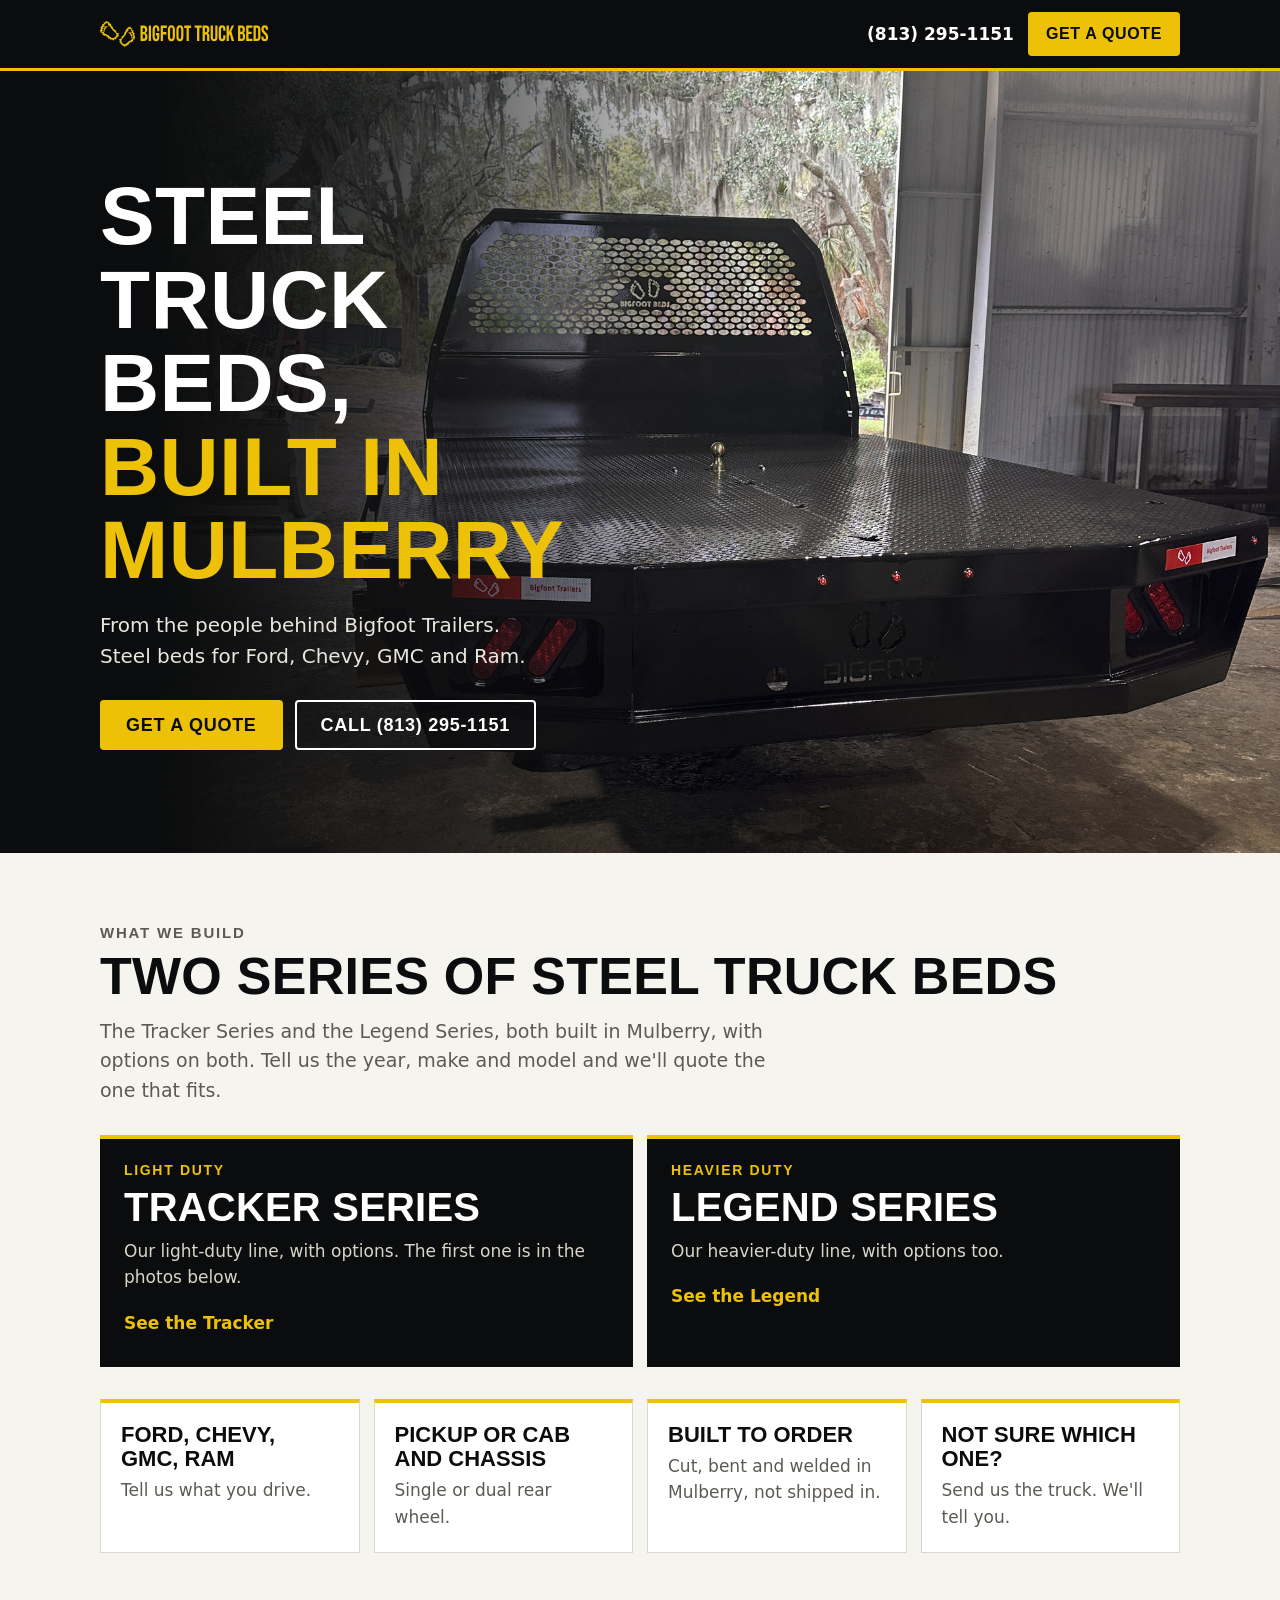
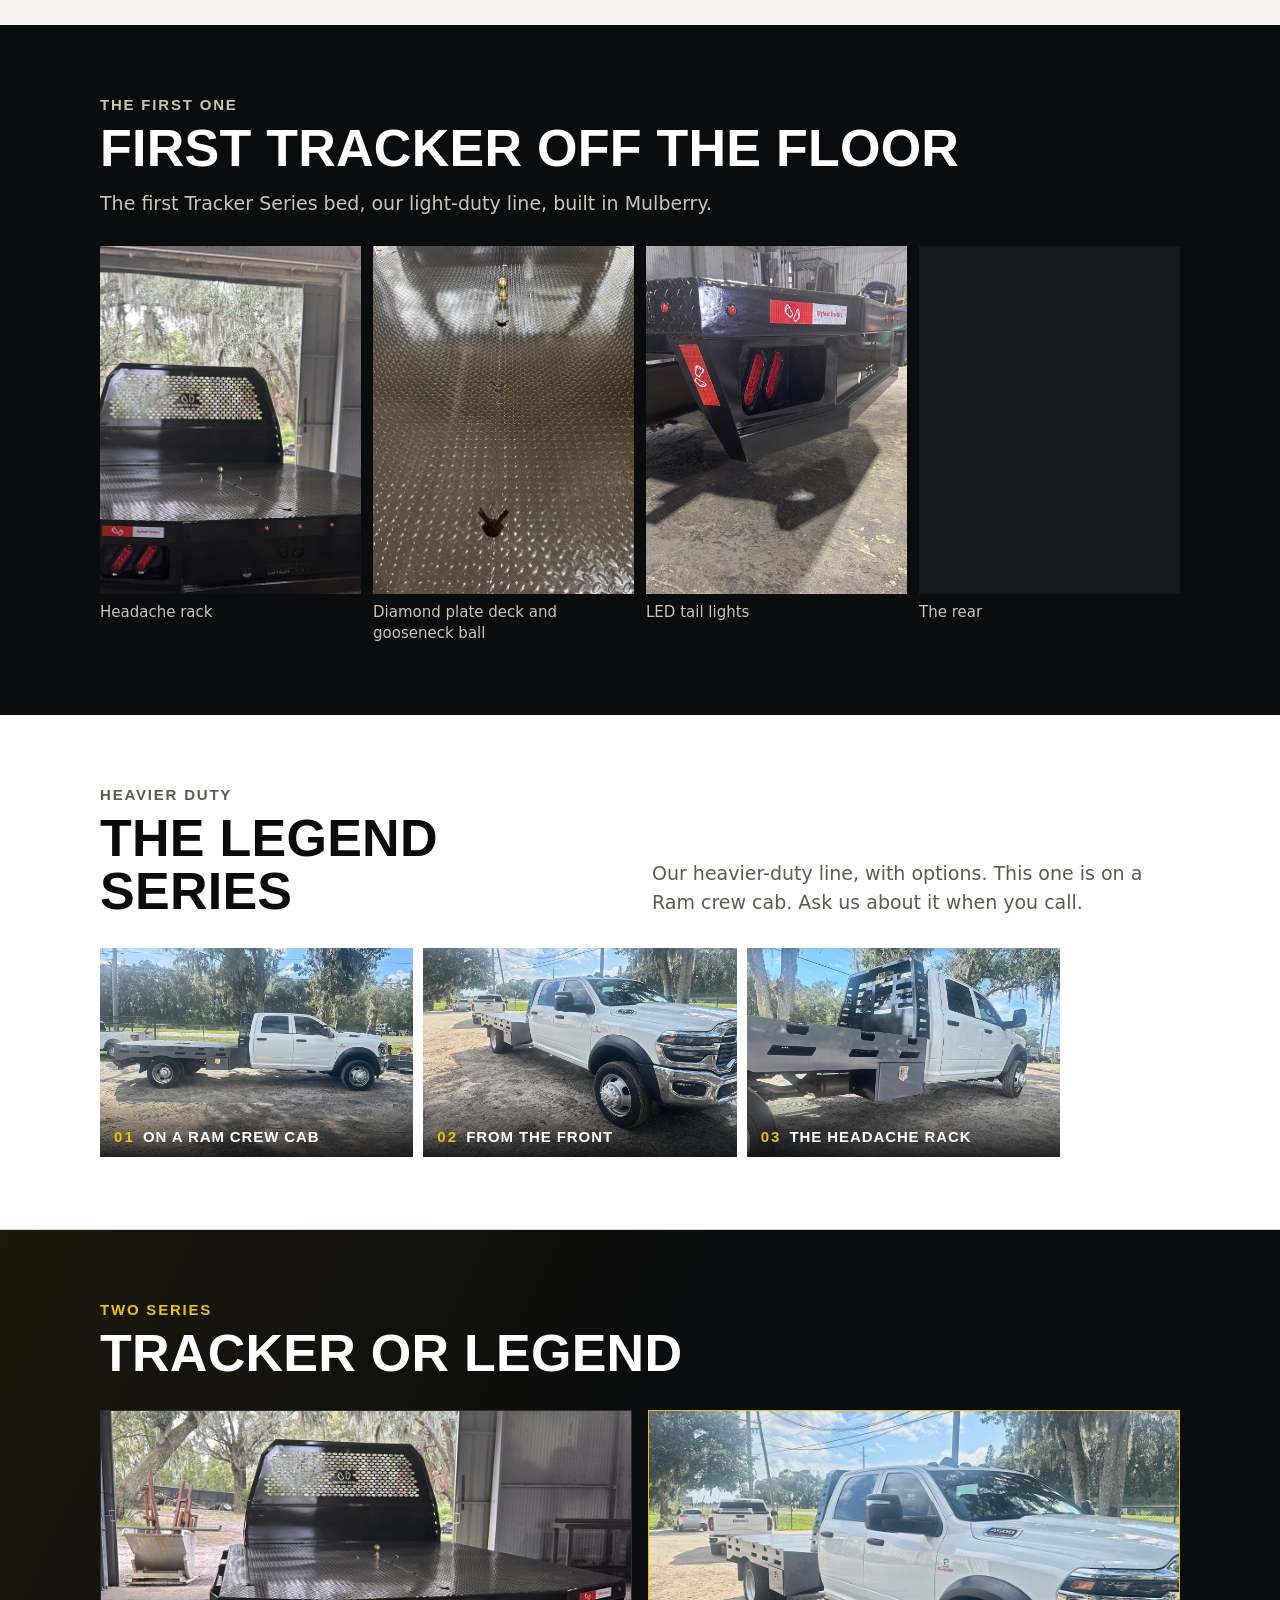
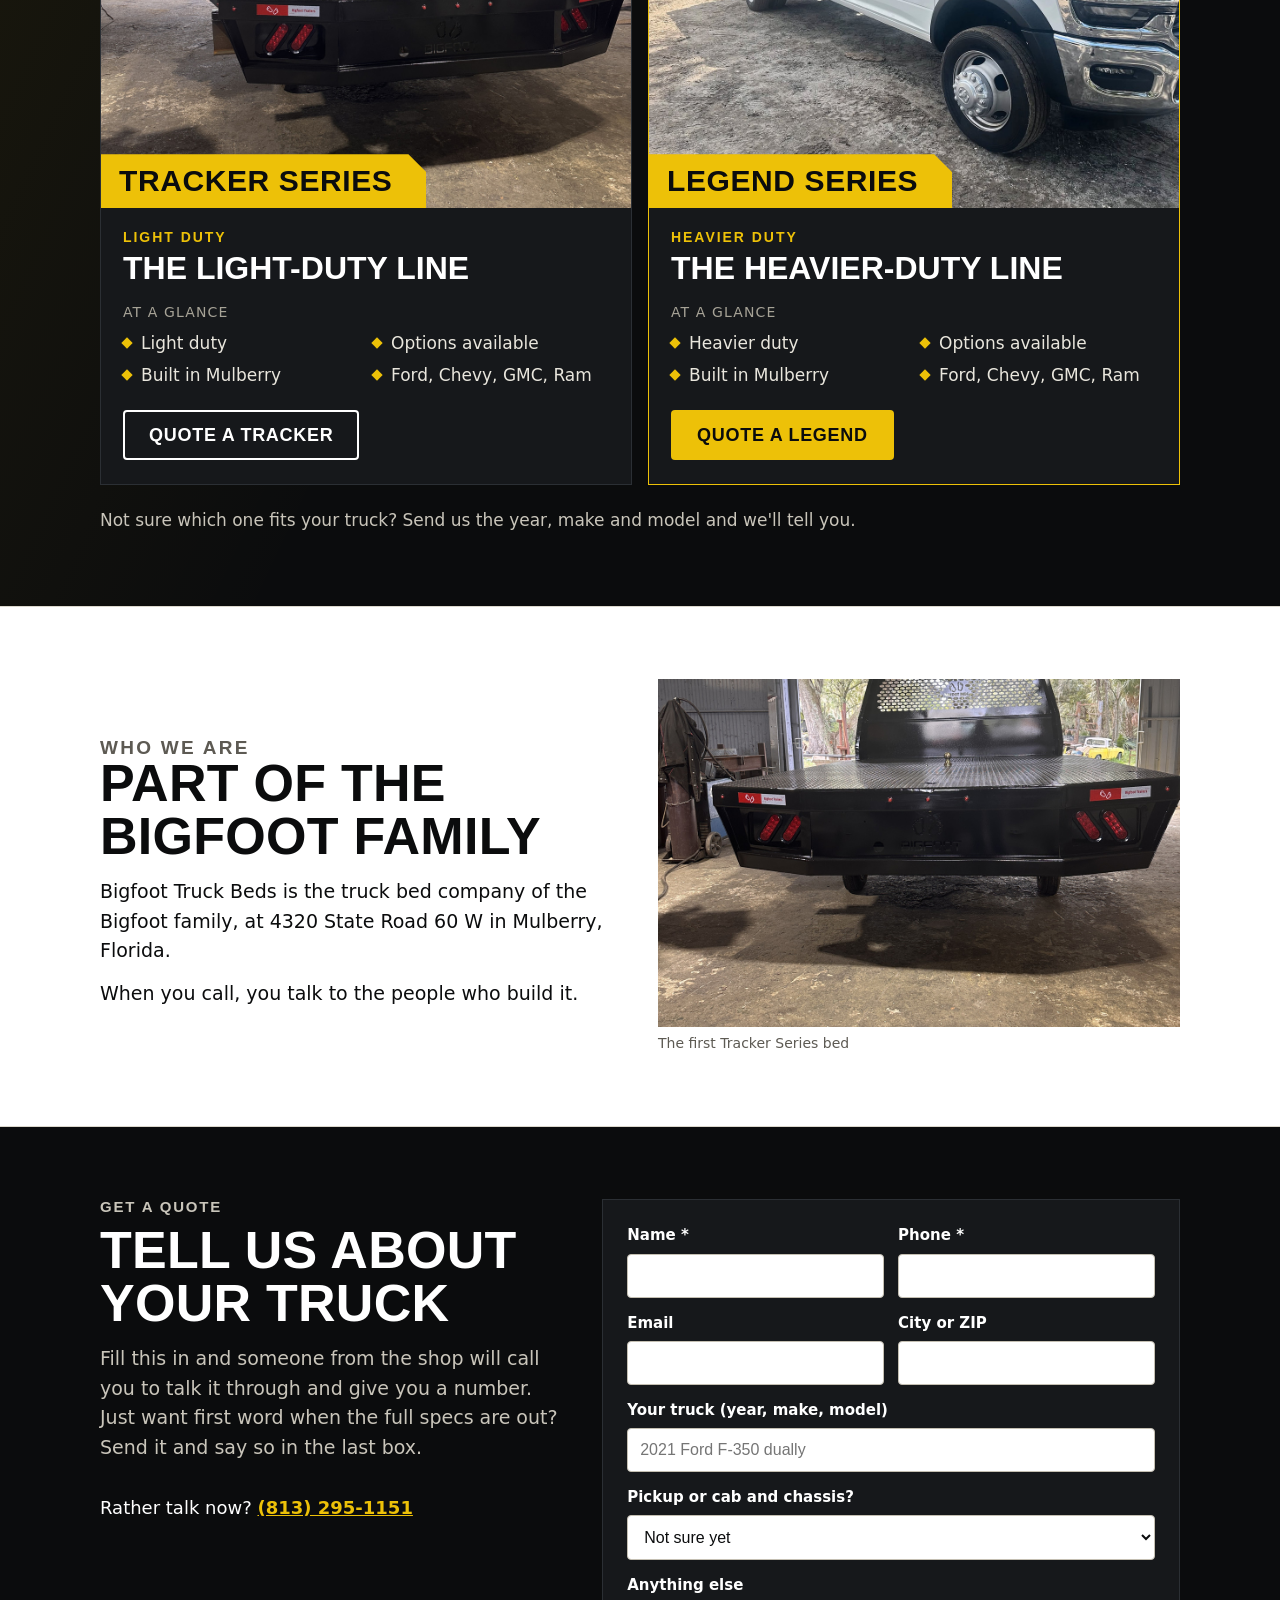
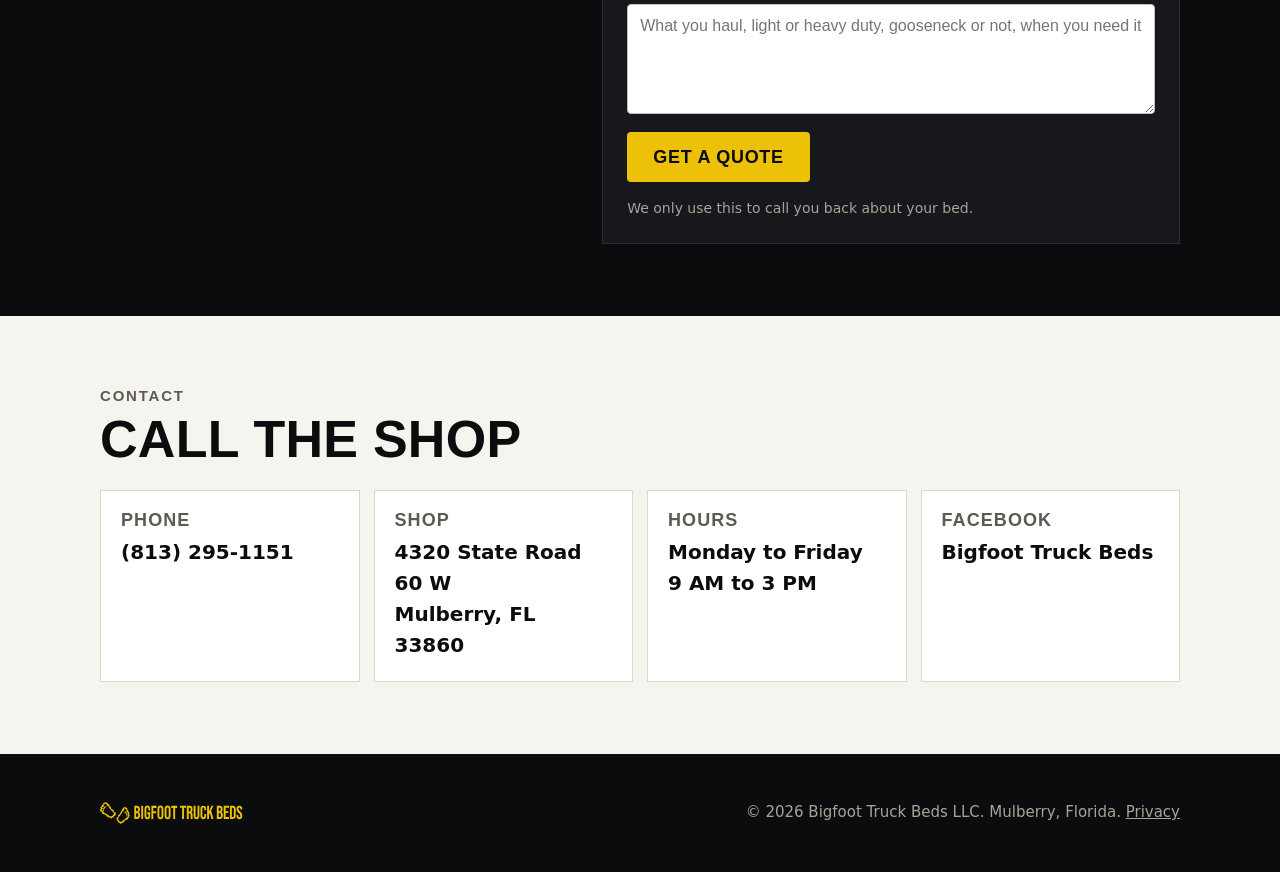
==== commit b3054d6d: "Site update Wed 11/25/2026 12:29" ====
--- a/index.html
+++ b/index.html
@@ -3,254 +3,492 @@
 <head>
 <meta charset="UTF-8" />
 <meta name="viewport" content="width=device-width, initial-scale=1.0" />
-<title>Bigfoot Truck Beds. Steel flatbeds built in Mulberry, Florida.</title>
-<meta name="description" content="Steel flatbeds, skirted beds, hotshot beds, bale beds and service bodies for Ford, Chevy, GMC and Ram. Pick your truck and see the bed that fits. Built in Mulberry, Florida." />
+<!-- Security policy (11/23/26). GitHub Pages cannot send security headers, so the policy lives here.
+     Scripts: this site's own files, nothing inline. Styles: this page + Google Fonts. Form posts and visit counts: the portal only.
+     The Meta Pixel and Google Analytics hosts are already allowed here so that turning either on is one value in
+     assets/simple/config.js. While that value is empty nothing is loaded from them (the build and check_publish.py prove it).
+     If you add any other script, font or form host, add it here or the browser will refuse it. -->
+<meta http-equiv="Content-Security-Policy" content="default-src 'none'; script-src 'self' https://connect.facebook.net https://www.googletagmanager.com; style-src 'self' 'unsafe-inline' https://fonts.googleapis.com; font-src https://fonts.gstatic.com; img-src 'self' data: https://www.facebook.com https://*.google-analytics.com https://*.googletagmanager.com https://www.google.com https://*.g.doubleclick.net; connect-src 'self' https://portal.bigfoottruckbeds.com https://www.facebook.com https://*.google-analytics.com https://*.analytics.google.com https://*.googletagmanager.com https://www.google.com https://*.g.doubleclick.net; manifest-src 'self'; base-uri 'none'; form-action 'self'" />
+<meta name="referrer" content="strict-origin-when-cross-origin" />
+<title>Bigfoot Truck Beds | Steel truck beds built in Mulberry, Florida</title>
+<meta name="description" content="Steel truck beds built in Mulberry, Florida, from the people behind Bigfoot Trailers: the light-duty Tracker Series and heavier-duty Legend Series. Get a quote." />
 <link rel="canonical" href="https://bigfoottruckbeds.com/" />
-<!-- link preview when the address is texted or posted -->
 <meta property="og:type" content="website" />
 <meta property="og:site_name" content="Bigfoot Truck Beds" />
 <meta property="og:url" content="https://bigfoottruckbeds.com/" />
-<meta property="og:title" content="Bigfoot Truck Beds. Built for your truck." />
-<meta property="og:description" content="Steel flatbeds, skirted beds, hotshot beds, bale beds and service bodies for Ford, Chevy, GMC and Ram. Built in Mulberry, Florida." />
-<meta property="og:image" content="https://bigfoottruckbeds.com/assets/img/share-card.jpg" />
+<meta property="og:title" content="Bigfoot Truck Beds, built in Mulberry, Florida" />
+<meta property="og:description" content="Bigfoot builds truck beds now: the light-duty Tracker Series and the heavier-duty Legend Series, with options on both, built in Mulberry, Florida. Tell us your truck and get a quote." />
+<meta property="og:image" content="https://bigfoottruckbeds.com/assets/simple/share-bed.jpg" />
 <meta property="og:image:width" content="1200" />
 <meta property="og:image:height" content="630" />
+<meta property="og:image:alt" content="The first Bigfoot Tracker Series truck bed build, Mulberry, Florida" />
+<meta property="og:locale" content="en_US" />
 <meta name="twitter:card" content="summary_large_image" />
+<meta name="twitter:title" content="Bigfoot Truck Beds, built in Mulberry, Florida" />
+<meta name="twitter:description" content="Bigfoot builds truck beds now: the light-duty Tracker Series and the heavier-duty Legend Series, with options on both, built in Mulberry, Florida. Tell us your truck and get a quote." />
+<meta name="twitter:image" content="https://bigfoottruckbeds.com/assets/simple/share-bed.jpg" />
+<meta name="theme-color" content="#0b0c0d" />
+<link rel="icon" href="favicon.ico" sizes="48x48" />
 <link rel="icon" type="image/svg+xml" href="assets/img/mark.svg" />
+<link rel="apple-touch-icon" href="apple-touch-icon.png" />
+<link rel="manifest" href="site.webmanifest" />
+<link rel="preload" as="image" href="assets/simple/hero-bed.jpg" media="(min-width:641px)" fetchpriority="high" />
+<link rel="preload" as="image" href="assets/simple/hero-bed-phone.jpg" media="(max-width:640px)" fetchpriority="high" />
 <link rel="preconnect" href="https://fonts.googleapis.com" />
 <link rel="preconnect" href="https://fonts.gstatic.com" crossorigin />
-<link href="https://fonts.googleapis.com/css2?family=Barlow+Condensed:wght@700;800&family=Barlow:wght@400;500;600;700&family=Azeret+Mono:wght@400;500;600&display=swap" rel="stylesheet" />
-<link rel="stylesheet" href="assets/css/site.css" />
-<link rel="stylesheet" href="assets/css/shop.css" />
-<link rel="stylesheet" href="assets/v3/v3.css" />
-<link rel="stylesheet" href="assets/v4/v4.css" />
-<script>
-/* Decide the hero layout before first paint so nothing jumps: pinned scroll story only with WebGL and motion allowed. */
-(function () {
-  var h = document.documentElement; h.classList.add('v3-js', 'v4-js');
-  setTimeout(function () { h.classList.add('v4-ready'); }, 1800);
-  try {
-    var c = document.createElement('canvas'), gl = c.getContext('webgl2') || c.getContext('webgl');
-    var still = window.matchMedia('(prefers-reduced-motion: reduce)').matches || localStorage.getItem('bf_motion') === '0';
-    if (gl) { h.classList.add('v4-gl'); if (!still) h.classList.add('v4-live'); }
-  } catch (e) {}
-})();
-</script>
-<script type="importmap">{"imports":{"three":"./assets/vendor/three/three.module.js","three/addons/controls/OrbitControls.js":"./assets/vendor/three/OrbitControls.js","three/addons/environments/RoomEnvironment.js":"./assets/vendor/three/RoomEnvironment.js"}}</script>
-
-<!-- Search basics: only facts that already appear on the site or in the setup plan.
-     No street address, hours, prices, offers, reviews or warranty: none are known yet. -->
+<link href="https://fonts.googleapis.com/css2?family=Barlow+Condensed:wght@700;800&family=Barlow:wght@400;500;600&display=swap" rel="stylesheet" />
+<!-- Name, address, phone and hours match the Google listing (checked 11/23/26). No prices (Drew's rule). -->
 <script type="application/ld+json">
 {
   "@context": "https://schema.org",
-  "@graph": [
+  "@type": "LocalBusiness",
+  "@id": "https://bigfoottruckbeds.com/#business",
+  "name": "Bigfoot Truck Beds",
+  "url": "https://bigfoottruckbeds.com/",
+  "description": "Steel truck beds built in Mulberry, Florida, from the people behind Bigfoot Trailers: the light-duty Tracker Series and the heavier-duty Legend Series, for Ford, Chevy, GMC and Ram trucks.",
+  "logo": "https://bigfoottruckbeds.com/assets/simple/icon-512.png",
+  "image": "https://bigfoottruckbeds.com/assets/simple/share-bed.jpg",
+  "telephone": "+1-813-295-1151",
+  "address": {
+    "@type": "PostalAddress",
+    "streetAddress": "4320 State Road 60 W",
+    "addressLocality": "Mulberry",
+    "addressRegion": "FL",
+    "postalCode": "33860",
+    "addressCountry": "US"
+  },
+  "openingHoursSpecification": [
     {
-      "@type": "Organization",
-      "@id": "https://bigfoottruckbeds.com/#organization",
-      "name": "Bigfoot Truck Beds",
-      "url": "https://bigfoottruckbeds.com/",
-      "logo": "https://bigfoottruckbeds.com/assets/img/logo.svg",
-      "telephone": "+1-863-589-7616",
-      "address": { "@type": "PostalAddress", "addressLocality": "Mulberry", "addressRegion": "FL", "addressCountry": "US" }
-    },
-    {
-      "@type": "ItemList",
-      "@id": "https://bigfoottruckbeds.com/#lineup",
-      "name": "Bigfoot Truck Beds lineup",
-      "numberOfItems": 5,
-      "itemListElement": [
-        { "@type": "ListItem", "position": 1, "item": { "@type": "Product", "name": "Track open flatbed", "category": "Open flatbed", "description": "The straight flatbed. Open sides, full stake pockets, rub rail all the way around. The bed you buy when you want the deck and your own boxes.", "url": "https://bigfoottruckbeds.com/bed.html?s=track", "image": "https://bigfoottruckbeds.com/assets/img/beds/track.webp", "material": "Steel", "brand": { "@type": "Brand", "name": "Bigfoot Truck Beds" }, "manufacturer": { "@id": "https://bigfoottruckbeds.com/#organization" } } },
-        { "@type": "ListItem", "position": 2, "item": { "@type": "Product", "name": "Ridge skirted flatbed", "category": "Skirted flatbed", "description": "Skirted sides with built-in toolboxes behind the cab and over the wheels. The bed most people picture when they say truck bed.", "url": "https://bigfoottruckbeds.com/bed.html?s=ridge", "image": "https://bigfoottruckbeds.com/assets/img/beds/ridge.webp", "material": "Steel", "brand": { "@type": "Brand", "name": "Bigfoot Truck Beds" }, "manufacturer": { "@id": "https://bigfoottruckbeds.com/#organization" } } },
-        { "@type": "ListItem", "position": 3, "item": { "@type": "Product", "name": "Hauler hotshot bed", "category": "Hotshot bed", "description": "The bed that earns its keep behind a gooseneck. Heavy ball plate over the axle, rated receiver, boxes where the chains live, and a low deck so the neck clears.", "url": "https://bigfoottruckbeds.com/bed.html?s=hauler", "image": "https://bigfoottruckbeds.com/assets/img/beds/hauler.webp", "material": "Steel", "brand": { "@type": "Brand", "name": "Bigfoot Truck Beds" }, "manufacturer": { "@id": "https://bigfoottruckbeds.com/#organization" } } },
-        { "@type": "ListItem", "position": 4, "item": { "@type": "Product", "name": "Range bale bed", "category": "Bale / arm bed", "description": "A flatbed with hydraulic arms and spikes on the back. Load and unroll round bales without leaving the seat. Runs as a plain flatbed when the arms are up.", "url": "https://bigfoottruckbeds.com/bed.html?s=range", "image": "https://bigfoottruckbeds.com/assets/img/beds/range.webp", "material": "Steel", "brand": { "@type": "Brand", "name": "Bigfoot Truck Beds" }, "manufacturer": { "@id": "https://bigfoottruckbeds.com/#organization" } } },
-        { "@type": "ListItem", "position": 5, "item": { "@type": "Product", "name": "Crew service body", "category": "Service body", "description": "Full-height side compartments both sides, open center deck, headache rack ready for a ladder rack. The field-service truck.", "url": "https://bigfoottruckbeds.com/bed.html?s=crew", "image": "https://bigfoottruckbeds.com/assets/img/beds/crew.webp", "material": "Steel", "brand": { "@type": "Brand", "name": "Bigfoot Truck Beds" }, "manufacturer": { "@id": "https://bigfoottruckbeds.com/#organization" } } }
-      ]
+      "@type": "OpeningHoursSpecification",
+      "dayOfWeek": [
+        "Monday",
+        "Tuesday",
+        "Wednesday",
+        "Thursday",
+        "Friday"
+      ],
+      "opens": "09:00",
+      "closes": "15:00"
     }
-  ]
+  ],
+  "sameAs": [
+    "https://www.facebook.com/bigfoottruckbeds"
+  ],
+  "hasOfferCatalog": {
+    "@type": "OfferCatalog",
+    "name": "Steel truck beds",
+    "itemListElement": [
+      {
+        "@type": "Offer",
+        "itemOffered": {
+          "@type": "Product",
+          "name": "Bigfoot Tracker Series truck bed",
+          "brand": {
+            "@type": "Brand",
+            "name": "Bigfoot Truck Beds"
+          },
+          "description": "Light-duty steel truck bed series, with options. Ask for a quote.",
+          "image": "https://bigfoottruckbeds.com/assets/simple/legend/compare-tracker.jpg"
+        }
+      },
+      {
+        "@type": "Offer",
+        "itemOffered": {
+          "@type": "Product",
+          "name": "Bigfoot Legend Series truck bed",
+          "brand": {
+            "@type": "Brand",
+            "name": "Bigfoot Truck Beds"
+          },
+          "description": "Heavier-duty steel truck bed series, with options. Ask for a quote.",
+          "image": "https://bigfoottruckbeds.com/assets/simple/legend/compare-legend.jpg"
+        }
+      }
+    ]
+  }
 }
 </script>
+<style>
+:root{
+  --ink:#0b0c0d; --ink2:#16181b; --paper:#f6f4ee; --white:#fff; --line:#dcd8cd; --mute:#5d5a53; --gold:#edc108; --gold-d:#c9a300;
+  --wrap:1120px; --gut:20px;
+}
+*{box-sizing:border-box}
+html{-webkit-text-size-adjust:100%;scroll-behavior:smooth}
+body{margin:0;background:var(--paper);color:var(--ink);font:17px/1.55 Barlow,system-ui,-apple-system,"Segoe UI",sans-serif}
+img{max-width:100%;display:block}
+a{color:inherit}
+h1,h2,h3{font-family:"Barlow Condensed",Barlow,sans-serif;font-weight:800;line-height:1.02;margin:0;text-transform:uppercase;letter-spacing:.005em}
+.wrap{max-width:var(--wrap);margin:0 auto;padding:0 var(--gut)}
+.btn{display:inline-flex;align-items:center;justify-content:center;min-height:50px;padding:0 24px;border-radius:4px;font:700 18px/1 "Barlow Condensed",sans-serif;letter-spacing:.04em;text-transform:uppercase;text-decoration:none;border:2px solid transparent;cursor:pointer}
+.btn-gold{background:var(--gold);color:var(--ink)}
+.btn-gold:hover{background:var(--gold-d)}
+.btn-line{border-color:currentColor;color:inherit;background:transparent}
+.btn:focus-visible,a:focus-visible,input:focus-visible,select:focus-visible,textarea:focus-visible{outline:3px solid var(--gold);outline-offset:2px}
+
+/* header */
+.top{position:sticky;top:0;z-index:10;background:var(--ink);color:var(--white);border-bottom:3px solid var(--gold)}
+.top .wrap{display:flex;align-items:center;justify-content:space-between;gap:16px;height:68px}
+.top .logo{display:flex;align-items:center;min-height:44px}
+.top .logo img{height:26px;width:auto}
+.top .acts{display:flex;align-items:center;gap:14px}
+.top .tel{display:inline-flex;align-items:center;min-height:44px;color:var(--white);text-decoration:none;font-weight:600;white-space:nowrap}
+.top .tel .tel-word{display:none}
+.top .btn{min-height:44px;padding:0 16px;font-size:16px}
+
+/* hero */
+/* 11/23/26: the hero never grows taller than the window, so the two buttons stay on screen on a normal laptop
+   (1366x768 leaves about 650px). Same 782px height as before on tall windows. */
+.hero{position:relative;display:flex;align-items:center;padding:0;min-height:min(782px,calc(100vh - 71px));background:var(--ink) url(assets/simple/hero-bed.jpg) right center/auto 100% no-repeat;color:var(--white)}
+.hero::before{content:"";position:absolute;inset:0;background:linear-gradient(90deg,rgba(11,12,13,.92) 0%,rgba(11,12,13,.7) 34%,rgba(11,12,13,0) 62%)}
+.hero .wrap{position:relative;width:100%;padding-top:44px;padding-bottom:44px}
+.hero h1{font-size:clamp(44px,6.4vw,84px);max-width:11ch}
+.hero h1 span{color:var(--gold)}
+.hero p{font-size:20px;max-width:34ch;margin:18px 0 28px;color:#e9e6dd}
+.hero .row{display:flex;gap:12px;flex-wrap:wrap}
+.hero .btn-line{color:var(--white)}
+
+/* sections */
+section{padding:72px 0}
+.kick{font:700 15px/1 "Barlow Condensed",sans-serif;letter-spacing:.12em;text-transform:uppercase;color:var(--mute);margin:0 0 10px}
+h2{font-size:clamp(34px,4.4vw,52px)}
+.lead{font-size:19px;color:var(--mute);max-width:56ch;margin:14px 0 0}
+
+.what ul{list-style:none;padding:0;margin:32px 0 0;display:grid;gap:14px;grid-template-columns:repeat(auto-fit,minmax(240px,1fr))}
+.what li{background:var(--white);border:1px solid var(--line);border-top:4px solid var(--gold);padding:20px 20px 22px}
+.what li b{display:block;font:800 22px/1.1 "Barlow Condensed",sans-serif;text-transform:uppercase;margin-bottom:6px}
+.what li span{color:var(--mute)}
+/* 11/23/26: the two lines. 11/24/26: the Legend Series has real photos now (its own section below), so both cards carry the same weight.
+   11/25/26: Tracker Series = light duty, Legend Series = heavier duty, options on both; specs not public yet. */
+.series{display:grid;gap:14px;margin-top:30px;grid-template-columns:1fr 1fr}
+.series article{background:var(--ink);color:var(--white);padding:24px 24px 22px;border-top:4px solid var(--gold);display:flex;flex-direction:column}
+.series article.soon{background:var(--white);color:var(--ink);border:1px solid var(--line);border-top:4px solid var(--ink)}
+.series .tag{font:700 14px/1 "Barlow Condensed",sans-serif;letter-spacing:.12em;text-transform:uppercase;color:var(--gold);margin:0 0 10px}
+.series .soon .tag{color:var(--mute)}
+.series h3{font-size:clamp(30px,3.4vw,40px)}
+.series p{margin:10px 0 0;color:#d9d5ca}
+.series .soon p{color:var(--mute)}
+.series a{display:inline-flex;align-items:center;min-height:44px;margin-top:10px;color:var(--gold);font-weight:600;text-decoration:none}
+.series a:hover{text-decoration:underline}
+
+.bed{background:var(--ink);color:var(--white)}
+.bed .lead{color:#c9c5ba}
+/* 11/23/26: the bed photos are tall (3 by 4). They used to be cropped into small wide boxes, which cut the subject out.
+   Now each tile keeps the photo's own shape, four across on a desktop and two across on a phone. */
+.bed .grid{display:grid;gap:12px;margin-top:28px;grid-template-columns:repeat(4,1fr)}
+.bed figure{margin:0}
+.bed .ph{aspect-ratio:3/4;overflow:hidden;background:#16181b}
+.bed img{width:100%;height:100%;object-fit:cover}
+.bed figcaption{font-size:15px;line-height:1.35;color:#c9c5ba;padding-top:8px}
+
+/* 11/24/26 v2: the Legend Series (real photos, plates blurred). One big photo and five around it. */
+.legend{background:var(--white);border-bottom:1px solid var(--line)}
+.legend .lg-head{display:grid;grid-template-columns:1fr 1fr;gap:24px;align-items:end}
+.legend .lg-head .lead{margin:0}
+.legend .grid{display:grid;gap:10px;margin-top:30px;grid-template-columns:repeat(3,1fr)}
+.legend figure{margin:0;position:relative;overflow:hidden;background:#16181b}
+.legend figure.big{grid-column:span 2;grid-row:span 2}
+.legend .grid.g3{max-width:960px}
+.legend .ph{aspect-ratio:3/2;height:100%}
+.legend img{width:100%;height:100%;object-fit:cover;transition:transform .5s ease}
+.legend figure:hover img{transform:scale(1.03)}
+.legend figcaption{position:absolute;left:0;right:0;bottom:0;padding:30px 14px 11px;background:linear-gradient(0deg,rgba(11,12,13,.88),rgba(11,12,13,0));color:#fff;font:700 15px/1.2 "Barlow Condensed",sans-serif;letter-spacing:.06em;text-transform:uppercase}
+.legend figcaption b{color:var(--gold);margin-right:8px;letter-spacing:.14em}
+/* 11/24/26 v2: Tracker or Legend, side by side (replaces the Bigfoot Trailers crew section). 11/25: in-development framing */
+.vs{background:var(--ink);color:var(--white);position:relative;overflow:hidden}
+.vs::before{content:"";position:absolute;inset:0;background:linear-gradient(115deg,rgba(237,193,8,.07) 0%,rgba(237,193,8,0) 42%);pointer-events:none}
+.vs .wrap{position:relative}
+.vs .kick{color:var(--gold)}
+.vs-grid{display:grid;grid-template-columns:1fr 1fr;gap:16px;margin-top:30px}
+.vs article{background:var(--ink2);border:1px solid #2b2f34;display:flex;flex-direction:column}
+.vs article.legend-card{border-color:var(--gold)}
+.vs .ph{position:relative;aspect-ratio:4/3;overflow:hidden}
+.vs .ph img{width:100%;height:100%;object-fit:cover}
+.vs .badge{position:absolute;left:0;bottom:0;background:var(--gold);color:var(--ink);font:800 clamp(22px,2.4vw,30px)/1 "Barlow Condensed",sans-serif;text-transform:uppercase;letter-spacing:.02em;padding:12px 34px 12px 18px;clip-path:polygon(0 0,calc(100% - 18px) 0,100% 18px,100% 100%,0 100%)}
+.vs .body{padding:22px 22px 24px;display:flex;flex-direction:column;flex:1}
+.vs .tag{font:700 14px/1 "Barlow Condensed",sans-serif;letter-spacing:.14em;text-transform:uppercase;color:var(--gold);margin:0 0 8px}
+.vs .line{font:800 clamp(24px,2.6vw,32px)/1.05 "Barlow Condensed",sans-serif;text-transform:uppercase;margin:0 0 16px}
+.vs .has{font-size:14px;color:#a7a397;margin:0 0 6px;text-transform:uppercase;letter-spacing:.08em}
+.vs ul{list-style:none;padding:0;margin:0 0 22px;display:grid;grid-template-columns:1fr 1fr;gap:6px 14px}
+.vs li{position:relative;padding-left:18px;color:#e9e6dd}
+.vs li::before{content:"";position:absolute;left:0;top:.55em;width:8px;height:8px;background:var(--gold);transform:rotate(45deg)}
+.vs .btn{margin-top:auto;align-self:flex-start}
+.vs .btn-line{color:var(--white)}
+.vs-note{margin:22px 0 0;color:#c9c5ba}
+.shop .grid{display:grid;gap:14px;margin-top:28px;grid-template-columns:repeat(auto-fit,minmax(250px,1fr))}
+.shop figure{margin:0;background:var(--white);border:1px solid var(--line)}
+.shop img{width:100%;height:auto;aspect-ratio:4/3;object-fit:cover}
+.shop figcaption{padding:12px 14px 14px}
+.shop figcaption b{display:block;font:800 20px/1.1 "Barlow Condensed",sans-serif;text-transform:uppercase}
+.shop figcaption span{color:var(--mute);font-size:15px}
+
+.who{background:var(--white);border-top:1px solid var(--line);border-bottom:1px solid var(--line)}
+.who .cols{display:grid;gap:36px;align-items:center;grid-template-columns:1fr 1fr}
+.who img{width:100%;height:auto;aspect-ratio:3/2;object-fit:cover}
+.who-ph{margin:0}
+.who-ph figcaption{font-size:14px;color:var(--mute);padding-top:6px}
+.who p{font-size:19px;margin:14px 0 0;max-width:46ch}
+
+/* quote */
+.quote{background:var(--ink);color:var(--white)}
+.quote .cols{display:grid;gap:40px;grid-template-columns:1fr 1.25fr;align-items:start}
+.quote .lead{color:#c9c5ba}
+.quote .call{margin-top:22px;font-size:18px}
+.quote .call a{display:inline-block;padding:10px 0;color:var(--gold);font-weight:600}
+form{background:var(--ink2);border:1px solid #2b2f34;padding:24px}
+.fgrid{display:grid;gap:14px;grid-template-columns:1fr 1fr}
+.f{display:flex;flex-direction:column;gap:6px}
+.f.wide{grid-column:1/-1}
+.f label{font-weight:600;font-size:15px}
+.f input,.f select,.f textarea{width:100%;font:16px Barlow,sans-serif;color:var(--ink);background:var(--white);border:1px solid #c4bfb2;border-radius:4px;padding:12px}
+.f textarea{min-height:110px;resize:vertical}
+.f .err{display:none;color:#ffb4a8;font-size:14px}
+.f.invalid input{border-color:#e0533d}
+.f.invalid .err{display:block}
+.hp{position:absolute;left:-9999px;width:1px;height:1px;overflow:hidden}
+.go{display:flex;align-items:center;gap:16px;flex-wrap:wrap;margin-top:18px}
+.fine{color:#a7a397;font-size:14px;margin:0}
+#qf-err{color:#ffb4a8;margin:14px 0 0}
+.done{background:var(--ink2);border:1px solid #2b2f34;border-left:4px solid var(--gold);padding:28px}
+.done h3{font-size:34px;margin:6px 0 10px}
+.done p{margin:0 0 8px;color:#dcd8cd}
+.done a{color:var(--gold)}
+
+/* contact + footer */
+.contact .cols{display:grid;gap:14px;margin-top:24px;grid-template-columns:repeat(auto-fit,minmax(220px,1fr))}
+.contact .card{background:var(--white);border:1px solid var(--line);padding:20px}
+.contact .card b{display:block;font:800 18px/1 "Barlow Condensed",sans-serif;text-transform:uppercase;color:var(--mute);margin-bottom:8px;letter-spacing:.06em}
+.contact .card a,.contact .card span{font-size:20px;font-weight:600;text-decoration:none}
+.contact .card a{display:block;padding:7px 0;margin:-7px 0}
+.contact .card a:hover{text-decoration:underline}
+.done a{display:inline-block;padding:10px 0}
+footer{background:var(--ink);color:#a7a397;padding:34px 0;font-size:15px}
+footer .wrap{display:flex;justify-content:space-between;gap:16px;flex-wrap:wrap;align-items:center}
+footer img{height:22px;width:auto}
+footer a{display:inline-block;padding:13px 0;color:#a7a397}
+
+@media (min-width:641px) and (max-width:1100px){
+  /* tablets and small windows: the headline sits over the bed here, so the dark side of the photo reaches further */
+  .hero::before{background:linear-gradient(90deg,rgba(11,12,13,.93) 0%,rgba(11,12,13,.74) 44%,rgba(11,12,13,.16) 78%,rgba(11,12,13,0) 100%)}
+}
+@media (max-width:860px){
+  .series{grid-template-columns:1fr}
+  .bed .grid{grid-template-columns:repeat(2,1fr);gap:10px}
+  .legend .grid{grid-template-columns:repeat(2,1fr);gap:8px}
+  .legend figure.big,.legend figure.last{grid-column:span 2;grid-row:auto}
+  .legend .grid.g3{grid-template-columns:1fr}
+  .legend .lg-head{grid-template-columns:1fr;gap:0}
+  .legend .lg-head .lead{margin-top:14px}
+  .vs-grid{grid-template-columns:1fr}
+  .vs ul{grid-template-columns:1fr}
+  .who .cols,.quote .cols{grid-template-columns:1fr}
+  .who-ph{order:-1}
+}
+@media (max-width:640px){
+  body{font-size:16px}
+  /* header: the phone number becomes a Call button that stays on screen with the header */
+  .top .wrap{gap:10px}
+  .top .logo img{height:20px}
+  .top .acts{gap:8px}
+  .top .btn{padding:0 12px}
+  .top .tel{justify-content:center;padding:0 12px;border:2px solid var(--white);border-radius:4px;font:700 16px/1 "Barlow Condensed",sans-serif;letter-spacing:.04em;text-transform:uppercase}
+  .top .tel .tel-word{display:inline}
+  .top .tel .tel-num{display:none}
+  /* hero: fills the first screen exactly. The photo sits on top and takes whatever height is left over, so the
+     headline and BOTH buttons are on screen without scrolling (checked at 375x667, 390x844, 412x915). */
+  .hero{flex-direction:column;align-items:stretch;min-height:calc(100vh - 71px);min-height:calc(100svh - 71px);background:var(--ink)}
+  .hero::before{position:static;flex:1000 1 0;min-height:190px;max-height:93vw;background:linear-gradient(180deg,rgba(11,12,13,0) 70%,rgba(11,12,13,1) 100%),url(assets/simple/hero-bed-phone.jpg) center 20%/cover no-repeat}
+  .hero .wrap{flex:1 0 auto;display:flex;flex-direction:column;justify-content:center;padding-top:6px;padding-bottom:22px}
+  .hero h1{font-size:44px}
+  .hero p{font-size:18px;margin:14px 0 20px}
+  .hero .btn{flex:1 1 100%}
+  section{padding:52px 0}
+  .fgrid{grid-template-columns:1fr}
+  form{padding:18px}
+  .go .btn{width:100%}
+}
+@media (max-width:640px) and (max-height:700px){
+  .hero h1{font-size:40px}
+  .hero p{font-size:16px;margin:10px 0 16px}
+}
+@media (max-width:359px){
+  .top .logo img{height:17px}
+  .top .btn,.top .tel{padding:0 9px;font-size:15px}
+}
+@media (prefers-reduced-motion:reduce){html{scroll-behavior:auto}}
+</style>
 </head>
-<body id="top" class="v3 v4">
-<header class="site-header">
-  <div class="container inner">
-    <a class="brand" href="#top" aria-label="Bigfoot Truck Beds home"><img class="emblem" src="assets/img/logo.svg" alt="Bigfoot Truck Beds" /></a>
-    <nav class="nav" aria-label="Main">
-      <a href="beds.html">Beds</a>
-      <a href="build.html">Build Yours</a>
-      <a href="accessories.html">Accessories</a>
-      <a href="#shop">The Shop</a>
-    </nav>
-    <div class="header-actions">
-      <a class="header-phone" href="tel:8635897616"><small>Call the shop</small>(863) 589-7616</a>
-      <a class="btn btn-primary btn-sm" href="build.html">Build Yours</a>
-      <button class="mobile-toggle" aria-label="Menu" aria-expanded="false"><span></span></button>
+<body>
+
+<header class="top">
+  <div class="wrap">
+    <a class="logo" href="#top" aria-label="Bigfoot Truck Beds"><img src="assets/img/logo.svg" alt="Bigfoot Truck Beds" width="293" height="45" /></a>
+    <div class="acts">
+      <a class="tel" href="tel:+18132951151" data-phone aria-label="Call (813) 295-1151"><span class="tel-word">Call</span><span class="tel-num">(813) 295-1151</span></a>
+      <a class="btn btn-gold" href="#quote">Get a quote</a>
     </div>
   </div>
 </header>
-<nav class="mobile-nav" aria-label="Mobile">
-  <a href="beds.html">Beds</a><a href="build.html">Build Yours</a><a href="accessories.html">Accessories</a><a href="#shop">The Shop</a><a href="tel:8635897616">(863) 589-7616</a>
-</nav>
-
-<main>
-
-<!-- ============ STORY: the bed in the centre, five beds on the rail, x-ray on scroll ============ -->
-<section class="v4-story" aria-label="The beds">
-  <div class="v4-pin">
-    <div class="v4-stage">
-      <div class="v4-arc" aria-hidden="true"><i></i><i></i></div>
-      <h1 class="v4-h1"><span class="a">Built for</span> <span class="b">your truck<i>.</i></span></h1>
-      <div class="v4-canvas" id="v4-canvas"><img class="v4-fallback" id="v4-fallback" src="assets/img/beds/ridge.webp" alt="Line drawing of the Ridge skirted flatbed, 8 foot 6 by 97 inches" /></div>
-      <svg class="v4-dims" aria-hidden="true"></svg>
-
-      <div class="v4-rail" role="tablist" aria-label="Bed series" aria-orientation="vertical">
-        <button role="tab" data-slug="track" aria-selected="false" tabindex="-1"><i>01</i><b>Track</b></button>
-        <button role="tab" data-slug="ridge" aria-selected="true"><i>02</i><b>Ridge</b></button>
-        <button role="tab" data-slug="hauler" aria-selected="false" tabindex="-1"><i>03</i><b>Hauler</b></button>
-        <button role="tab" data-slug="range" aria-selected="false" tabindex="-1"><i>04</i><b>Range</b></button>
-        <button role="tab" data-slug="crew" aria-selected="false" tabindex="-1"><i>05</i><b>Crew</b></button>
+
+<main id="top">
+
+<section class="hero" aria-label="Bigfoot Truck Beds">
+  <div class="wrap">
+    <h1>Steel truck beds, <span>built in Mulberry</span></h1>
+    <p>From the people behind Bigfoot Trailers. Steel beds for Ford, Chevy, GMC and Ram.</p>
+    <div class="row">
+      <a class="btn btn-gold" href="#quote">Get a quote</a>
+      <a class="btn btn-line" href="tel:+18132951151" data-phone>Call (813) 295-1151</a>
+    </div>
+  </div>
+</section>
+
+<section class="what" id="what">
+  <div class="wrap">
+    <p class="kick">What we build</p>
+    <h2>Two series of steel truck beds</h2>
+    <p class="lead">The Tracker Series and the Legend Series, both built in Mulberry, with options on both. Tell us the year, make and model and we'll quote the one that fits.</p>
+    <div class="series">
+      <article>
+        <p class="tag">Light duty</p>
+        <h3>Tracker Series</h3>
+        <p>Our light-duty line, with options. The first one is in the photos below.</p>
+        <a href="#first-bed">See the Tracker</a>
+      </article>
+      <article>
+        <p class="tag">Heavier duty</p>
+        <h3>Legend Series</h3>
+        <p>Our heavier-duty line, with options too.</p>
+        <a href="#legend">See the Legend</a>
+      </article>
+    </div>
+    <ul>
+      <li><b>Ford, Chevy, GMC, Ram</b><span>Tell us what you drive.</span></li>
+      <li><b>Pickup or cab and chassis</b><span>Single or dual rear wheel.</span></li>
+      <li><b>Built to order</b><span>Cut, bent and welded in Mulberry, not shipped in.</span></li>
+      <li><b>Not sure which one?</b><span>Send us the truck. We'll tell you.</span></li>
+    </ul>
+  </div>
+</section>
+
+<!-- Filled from assets/simple/first-bed.js. Stays hidden until the first-bed photos are added. -->
+<section class="bed" id="first-bed" hidden>
+  <div class="wrap">
+    <p class="kick" style="color:#c9c5ba">The first one</p>
+    <h2>First Tracker off the floor</h2>
+    <p class="lead" id="bed-lead">The first Tracker Series bed, our light-duty line, built in Mulberry.</p>
+    <div class="grid" id="bed-grid"></div>
+  </div>
+</section>
+
+<!-- 11/24/26: the Legend Series, first real photos. Plain img tags (no script), so the build finds and ships them by itself. -->
+<section class="legend" id="legend">
+  <div class="wrap">
+    <div class="lg-head">
+      <div>
+        <p class="kick">Heavier duty</p>
+        <h2>The Legend Series</h2>
       </div>
-
-      <aside class="v4-card" aria-live="polite">
-        <p class="v4-badge"><b id="v4-n">02</b><span>/ 05</span><span id="v4-kicker">Skirted flatbed</span></p>
-        <h2 class="v4-name" id="v4-name">Ridge</h2>
-        <p class="v4-for" id="v4-for">The daily truck. Ranch, service, hauling. Boxes built in, nothing hanging under the deck.</p>
-        <dl class="v4-specs" id="v4-specs">
-          <div><dt>Deck plate</dt><dd>3/16"</dd></div>
-          <div><dt>Long sills</dt><dd>4" channel</dd></div>
-          <div><dt>Crossmembers</dt><dd>12" OC</dd></div>
-          <div><dt>Toolboxes</dt><dd>2 std</dd></div>
-        </dl>
-        <div class="v4-acts">
-          <a class="btn btn-primary btn-lg" id="v4-build" href="build.html#s=ridge">Build this bed</a>
-          <a class="v4-more" id="v4-more" href="bed.html?s=ridge">Full spec</a>
+      <p class="lead">Our heavier-duty line, with options. This one is on a Ram crew cab. Ask us about it when you call.</p>
+    </div>
+    <div class="grid g3">
+      <figure><div class="ph"><img src="assets/simple/legend/legend-side.jpg" alt="Bigfoot Legend Series truck bed on a white Ram crew cab, side view" loading="lazy" width="1200" height="800" /></div><figcaption><b>01</b>On a Ram crew cab</figcaption></figure>
+      <figure><div class="ph"><img src="assets/simple/legend/legend-front.jpg" alt="Bigfoot Legend Series truck bed on a white Ram crew cab, from the front corner" loading="lazy" width="1200" height="800" /></div><figcaption><b>02</b>From the front</figcaption></figure>
+      <figure><div class="ph"><img src="assets/simple/legend/legend-rack-toolbox.jpg" alt="Headache rack with the Bigfoot footprints cut in, on a Legend Series bed" loading="lazy" width="1200" height="800" /></div><figcaption><b>03</b>The headache rack</figcaption></figure>
+    </div>
+  </div>
+</section>
+
+<!-- 11/24/26: was the Bigfoot Trailers shop/crew section (Drew: no staff photos). Now the two lines side by side, real photos only. -->
+<section class="vs" id="compare">
+  <div class="wrap">
+    <p class="kick">Two series</p>
+    <h2>Tracker or Legend</h2>
+    <div class="vs-grid">
+      <article>
+        <div class="ph"><img src="assets/simple/legend/compare-tracker.jpg" alt="The first Bigfoot Tracker Series steel truck bed, seen from the rear" loading="lazy" width="1200" height="900" /><span class="badge">Tracker Series</span></div>
+        <div class="body">
+          <p class="tag">Light duty</p>
+          <p class="line">The light-duty line</p>
+          <p class="has">At a glance</p>
+          <ul><li>Light duty</li><li>Options available</li><li>Built in Mulberry</li><li>Ford, Chevy, GMC, Ram</li></ul>
+          <a class="btn btn-line" href="#quote">Quote a Tracker</a>
         </div>
-      </aside>
-
-      <p class="v4-hint" aria-hidden="true"><span>Drag to turn</span><i></i><span>Scroll to see under the deck</span></p>
-    </div>
-    <ol class="v4-beats">
-      <li><span class="v4-beat-n">01</span><h2>What is under the deck.</h2><p>4" channel long sills run full length over your frame. 3" channel crossmembers on 12" centers, so the deck does not oil-can under a skid steer.</p></li>
-      <li><span class="v4-beat-n">02</span><h2>Then it has to fit.</h2><p>Cab to axle decides the size. Run a tape from the back of the cab to the center of the rear axle hub. <a href="#fit">Find your size</a></p></li>
-    </ol>
-  </div>
-</section>
-
-<!-- ============ MARQUEE ============ -->
-<div class="v4-marquee" aria-hidden="true">
-  <div class="v4-marquee-track">
-    <span>Cut <i>/</i> Formed <i>/</i> Welded <i>/</i> Blasted <i>/</i> Painted <i>/</i> Mulberry, Florida <i>/</i> </span>
-    <span>Cut <i>/</i> Formed <i>/</i> Welded <i>/</i> Blasted <i>/</i> Painted <i>/</i> Mulberry, Florida <i>/</i> </span>
-  </div>
-</div>
-
-<!-- ============ FIT: light ground, true-scale plan drawing ============ -->
-<section class="v3-fit v3-light" id="fit">
-  <div class="v3-fit-grid">
-    <div class="v3-fit-left">
-      <h2 class="v3-fit-h"><span class="v4-idx"><b>02</b> Fit</span>Cab to axle<br />decides the size.</h2>
-      <figure class="v3-plan">
-        <svg viewBox="-58 -66 262 134" role="img" aria-label="Top view drawing of the seven deck sizes, drawn to scale behind a truck cab">
-          <defs><pattern id="v3-ft" width="12" height="12" patternUnits="userSpaceOnUse"><path d="M12 0H0V12" fill="none" stroke="currentColor" stroke-opacity=".13" stroke-width=".35" /></pattern></defs>
-          <rect x="-58" y="-66" width="262" height="134" fill="url(#v3-ft)" />
-          <path class="cab" d="M-50 -34 Q-50 -40 -44 -40 H-10 Q-5 -40 -5 -35 V35 Q-5 40 -10 40 H-44 Q-50 40 -50 34 Z" />
-          <path class="cab" d="M-40 -32 H-30 V32 H-40 Z" />
-          <text class="cabt" x="-17.5" y="1.6" text-anchor="middle">CAB</text>
-          <g class="v3-plan-sizes">
-            <rect data-i="6" x="0" y="-48.5" width="192" height="97" />
-            <rect data-i="5" x="0" y="-48.5" width="168" height="97" />
-            <rect data-i="4" x="0" y="-48.5" width="136" height="97" />
-            <rect data-i="3" x="0" y="-48.5" width="112" height="97" />
-            <rect data-i="2" x="0" y="-48.5" width="102" height="97" class="on" />
-            <rect data-i="1" x="0" y="-42" width="102" height="84" />
-            <rect data-i="0" x="0" y="-42" width="84" height="84" />
-          </g>
-          <text class="v3-plan-active" x="51" y="2" text-anchor="middle">8'6" x 97"</text>
-          <g class="v3-plan-ticks">
-            <text x="84" y="59" text-anchor="middle">7'</text>
-            <text x="102" y="59" text-anchor="middle">8'6"</text>
-            <text x="116" y="65" text-anchor="middle">9'4"</text>
-            <text x="136" y="59" text-anchor="middle">11'4"</text>
-            <text x="168" y="59" text-anchor="middle">14'</text>
-            <text x="192" y="59" text-anchor="middle">16'</text>
-          </g>
-        </svg>
-        <figcaption>Top view, drawn to scale. Grid is one foot.</figcaption>
-      </figure>
-    </div>
-    <div class="v3-fit-right">
-      <p class="v3-fit-lead">Three things decide which bed fits. Single or dual rear wheel. A take-off pickup or a bare cab and chassis. And the cab to axle measurement.</p>
-      <div class="v3-fit-rows" role="group" aria-label="Deck sizes">
-        <button type="button" data-i="0" data-label="7' x 84&quot;" data-len="84"><b>7' x 84"</b><span>Short bed, single rear wheel. 38-42" cab to axle.</span></button>
-        <button type="button" data-i="1" data-label="8'6&quot; x 84&quot;" data-len="102"><b>8'6" x 84"</b><span>Long bed, single rear wheel. 56-58" cab to axle.</span></button>
-        <button type="button" data-i="2" data-label="8'6&quot; x 97&quot;" data-len="102" class="on" aria-pressed="true"><b>8'6" x 97"</b><span>Long bed, dual rear wheel. 56-58" cab to axle.</span></button>
-        <button type="button" data-i="3" data-label="9'4&quot; x 97&quot;" data-len="112"><b>9'4" x 97"</b><span>Cab and chassis. 60" cab to axle.</span></button>
-        <button type="button" data-i="4" data-label="11'4&quot; x 97&quot;" data-len="136"><b>11'4" x 97"</b><span>Cab and chassis. 84" cab to axle.</span></button>
-        <button type="button" data-i="5" data-label="14' x 97&quot;" data-len="168"><b>14' x 97"</b><span>Cab and chassis. 108" cab to axle.</span></button>
-        <button type="button" data-i="6" data-label="16' x 97&quot;" data-len="192"><b>16' x 97"</b><span>Cab and chassis. 120" cab to axle.</span></button>
+      </article>
+      <article class="legend-card">
+        <div class="ph"><img src="assets/simple/legend/compare-legend.jpg" alt="Bigfoot Legend Series steel truck bed on a Ram crew cab" loading="lazy" width="1200" height="900" /><span class="badge">Legend Series</span></div>
+        <div class="body">
+          <p class="tag">Heavier duty</p>
+          <p class="line">The heavier-duty line</p>
+          <p class="has">At a glance</p>
+          <ul><li>Heavier duty</li><li>Options available</li><li>Built in Mulberry</li><li>Ford, Chevy, GMC, Ram</li></ul>
+          <a class="btn btn-gold" href="#quote">Quote a Legend</a>
+        </div>
+      </article>
+    </div>
+    <p class="vs-note">Not sure which one fits your truck? Send us the year, make and model and we'll tell you.</p>
+  </div>
+</section>
+
+<section class="who" id="who">
+  <div class="wrap cols">
+    <div>
+      <p class="kick">Who we are</p>
+      <h2>Part of the Bigfoot family</h2>
+      <p>Bigfoot Truck Beds is the truck bed company of the Bigfoot family, at 4320 State Road 60 W in Mulberry, Florida.</p>
+      <p>When you call, you talk to the people who build it.</p>
+    </div>
+    <figure class="who-ph"><img src="assets/simple/who-tracker.jpg" alt="The first Bigfoot Tracker Series truck bed in the shop doorway" loading="lazy" width="1200" height="800" /><figcaption>The first Tracker Series bed</figcaption></figure>
+  </div>
+</section>
+
+<!-- 11/25/26 pm: back to "Get a quote" (Drew). Quote form: posts to the Truck Beds portal (portal/app.py POST /quote), which saves it, lists it for the shop and emails it. -->
+<section class="quote" id="quote">
+  <div class="wrap cols">
+    <div>
+      <p class="kick" style="color:#c9c5ba">Get a quote</p>
+      <h2>Tell us about your truck</h2>
+      <p class="lead">Fill this in and someone from the shop will call you to talk it through and give you a number. Just want first word when the full specs are out? Send it and say so in the last box.</p>
+      <p class="call">Rather talk now? <a href="tel:+18132951151" data-phone>(813) 295-1151</a></p>
+    </div>
+    <div>
+      <form id="qf" novalidate>
+        <div class="fgrid">
+          <div class="f" data-f="name"><label for="qf-name">Name *</label><input id="qf-name" name="name" type="text" maxlength="80" autocomplete="name" required /><span class="err">Add your name.</span></div>
+          <div class="f" data-f="phone"><label for="qf-phone">Phone *</label><input id="qf-phone" name="phone" type="tel" maxlength="30" autocomplete="tel" inputmode="tel" required /><span class="err">Add a phone number we can call.</span></div>
+          <div class="f" data-f="email"><label for="qf-email">Email</label><input id="qf-email" name="email" type="email" maxlength="120" autocomplete="email" inputmode="email" /><span class="err">Check the email, or leave it blank.</span></div>
+          <div class="f" data-f="place"><label for="qf-place">City or ZIP</label><input id="qf-place" name="place" type="text" maxlength="80" autocomplete="postal-code" /></div>
+          <div class="f wide" data-f="truck"><label for="qf-truck">Your truck (year, make, model)</label><input id="qf-truck" name="truck" type="text" maxlength="120" placeholder="2021 Ford F-350 dually" /></div>
+          <div class="f wide" data-f="bed"><label for="qf-bed">Pickup or cab and chassis?</label>
+            <select id="qf-bed" name="bed"><option>Not sure yet</option><option>Pickup</option><option>Cab and chassis</option></select></div>
+          <div class="f wide" data-f="notes"><label for="qf-notes">Anything else</label><textarea id="qf-notes" name="notes" maxlength="1500" placeholder="What you haul, light or heavy duty, gooseneck or not, when you need it"></textarea></div>
+        </div>
+        <div class="hp" aria-hidden="true"><label for="qf-extra">Leave this empty</label><input id="qf-extra" name="bf_extra" type="text" tabindex="-1" autocomplete="off" /></div>
+        <p id="qf-err" role="alert" hidden></p>
+        <div class="go">
+          <button class="btn btn-gold" id="qf-send" type="submit">Get a quote</button>
+          <p class="fine">We only use this to call you back about your bed.</p>
+        </div>
+      </form>
+      <div class="done" id="qf-done" tabindex="-1" hidden>
+        <p class="kick" style="color:var(--gold);margin:0">Request sent</p>
+        <h3 id="qf-done-h">Got it</h3>
+        <p id="qf-done-p">Someone from the shop will call you soon.</p>
+        <p>Need us sooner? Call <a href="tel:+18132951151" data-phone>(813) 295-1151</a>, Monday to Friday, 9 AM to 3 PM.</p>
       </div>
-      <p class="v3-fit-foot">Seven deck sizes for Ford, Chevrolet, GMC and Ram. <a href="beds.html">Open the fit guide</a></p>
-    </div>
-  </div>
-</section>
-
-<!-- ============ STANDARD BUILD: light ground, spec sheet + paint ============ -->
-<section class="v3-std v3-light" id="standard">
-  <div class="v3-std-grid">
-    <div class="v3-std-sheet">
-      <h2 class="v3-std-h"><span class="v4-idx"><b>03</b> Standard build</span>On every bed before you add an option.</h2>
-      <dl class="v3-sheet">
-        <div><dt>Deck</dt><dd>3/16" steel treadplate</dd></div>
-        <div><dt>Long sills</dt><dd>4" channel, full length</dd></div>
-        <div><dt>Crossmembers</dt><dd>3" channel on 12" centers</dd></div>
-        <div><dt>Paint</dt><dd>Black standard</dd></div>
-        <div><dt>Fitment</dt><dd>7 deck sizes, 7' to 16'</dd></div>
-        <div><dt>Build time</dt><dd>Call for the current lead time</dd></div>
-      </dl>
-      <p class="v3-std-note">Specs shown are the standard build and may change. Confirm with the shop before you order.</p>
-    </div>
-    <div class="v3-std-media">
-      <div class="v3-paint" aria-label="Paint colors">
-        <i style="--c:#0b0c0d"></i><i style="--c:#eef0f1"></i><i style="--c:#878d93"></i><i style="--c:#EDC108"></i>
-        <p>Black standard. White, gray and Bigfoot Yellow on request.</p>
-      </div>
-    </div>
-  </div>
-</section>
-
-<!-- ============ SHOP: full bleed ============ -->
-<section class="v3-shop" id="shop">
-  <figure class="v3-shop-wide">
-    <p class="v4-idx v4-idx-shop"><b>04</b> The shop</p>
-    <img src="assets/v3/laser-poster.jpg" alt="Laser cutting table on the shop floor in Mulberry, Florida" loading="lazy" />
-    <video data-lazy muted loop playsinline preload="none" data-src="assets/video/laser.mp4"></video>
-    <figcaption>Shop footage: the laser table. Mulberry, FL.</figcaption>
-  </figure>
-  <h2 class="v3-shop-h"><span>Cut, formed</span> <span>and welded in</span> <span>one building.</span></h2>
-  <div class="v3-shop-grid">
-    <p class="v3-shop-lead"><b>Plate goes in one door, a finished bed comes out the other.</b> Cut, formed, welded, blasted and painted in one building in Mulberry.</p>
-    <figure class="v3-clip v3-clip-a">
-      <img src="assets/img/shop/press-brake.jpg" alt="Press brake forming steel plate" loading="lazy" />
-      <video data-lazy muted loop playsinline preload="none" data-src="assets/video/press-brake.mp4"></video>
-      <figcaption><b>Press brake</b> Skirts and rack formed from one piece.</figcaption>
-    </figure>
-  </div>
-</section>
-
-<!-- ============ FAQ: light ============ -->
-<section class="v3-faq v3-light" id="faq">
-  <div class="v3-faq-grid">
-    <h2 class="v3-faq-h"><span class="v4-idx"><b>05</b> Questions</span>Asked before every order.</h2>
-    <div class="v3-faq-list" id="v3-faq-list"><noscript><p>Call the shop at (863) 589-7616 with any question about fit, finish or lead time.</p></noscript></div>
-  </div>
-</section>
-
-<!-- ============ CTA: gold ============ -->
-<section class="v3-cta">
-  <div class="v3-cta-in">
-    <h2 class="v3-cta-h">Build yours.</h2>
-    <div class="v3-cta-side">
-      <p>Takes about two minutes. Or call the shop and talk to someone who has welded one.</p>
-      <div class="v3-cta-acts"><a class="v3-btn-ink" href="build.html">Build Yours</a><a class="v3-cta-tel" href="tel:8635897616">(863) 589-7616</a></div>
+    </div>
+  </div>
+</section>
+
+<section class="contact" id="contact">
+  <div class="wrap">
+    <p class="kick">Contact</p>
+    <h2>Call the shop</h2>
+    <div class="cols">
+      <div class="card"><b>Phone</b><a href="tel:+18132951151" data-phone>(813) 295-1151</a></div>
+      <div class="card"><b>Shop</b><a href="https://www.google.com/maps/search/?api=1&amp;query=Bigfoot+Truck+Beds+4320+State+Road+60+W+Mulberry+FL+33860" rel="noopener" target="_blank" aria-label="Directions to Bigfoot Truck Beds, 4320 State Road 60 W, Mulberry, FL 33860 (opens Google Maps)">4320 State Road 60 W<br />Mulberry, FL 33860</a></div>
+      <div class="card"><b>Hours</b><span>Monday to Friday<br />9 AM to 3 PM</span></div>
+      <div class="card"><b>Facebook</b><a href="https://www.facebook.com/bigfoottruckbeds" rel="noopener" target="_blank" aria-label="Bigfoot Truck Beds on Facebook (opens in a new tab)">Bigfoot Truck Beds</a></div>
     </div>
   </div>
 </section>
@@ -258,21 +496,14 @@
 </main>
 
 <footer>
-  <div class="container">
-    <div class="cols">
-      <div><img src="assets/img/logo-stacked.svg" alt="Bigfoot Truck Beds" style="height:84px;margin-bottom:16px" /><p>Steel truck beds built in Mulberry, Florida.</p></div>
-      <div><h4>Beds</h4><a href="bed.html?s=track">Track flatbed</a><a href="bed.html?s=ridge">Ridge skirted</a><a href="bed.html?s=hauler">Hauler hotshot</a><a href="bed.html?s=range">Range bale bed</a><a href="bed.html?s=crew">Crew service body</a></div>
-      <div><h4>Buy</h4><a href="build.html">Build yours</a><a href="accessories.html">Accessories</a><a href="beds.html">Fit guide</a></div>
-      <div><h4>Shop</h4><a href="tel:8635897616">(863) 589-7616</a><a href="#shop">The shop</a></div>
-    </div>
-    <div class="fine"><span>&copy; 2026 Bigfoot Truck Beds. Mulberry, FL.</span><span>Specs shown are the standard build and may change. Confirm with the shop before you order.</span></div>
+  <div class="wrap">
+    <img src="assets/img/logo.svg" alt="Bigfoot Truck Beds" width="293" height="45" />
+    <span>&copy; 2026 Bigfoot Truck Beds LLC. Mulberry, Florida. <a href="privacy.html" style="color:#a7a397">Privacy</a></span>
   </div>
 </footer>
-<div class="demo-note"><b>Demo build.</b> Bed names, specs, features and shop claims are placeholders for the truck bed team to confirm. No pricing is shown yet.</div>
-<script src="assets/js/data.js"></script>
-<script src="assets/js/site.js"></script>
-<script src="assets/v3/page.js"></script>
-<script src="assets/v4/pick.js"></script>
-<script type="module" src="assets/v4/stage.js"></script>
+
+<script src="assets/simple/config.js"></script>
+<script src="assets/simple/first-bed.js"></script>
+<script src="assets/simple/page.js"></script>
 </body>
 </html>
